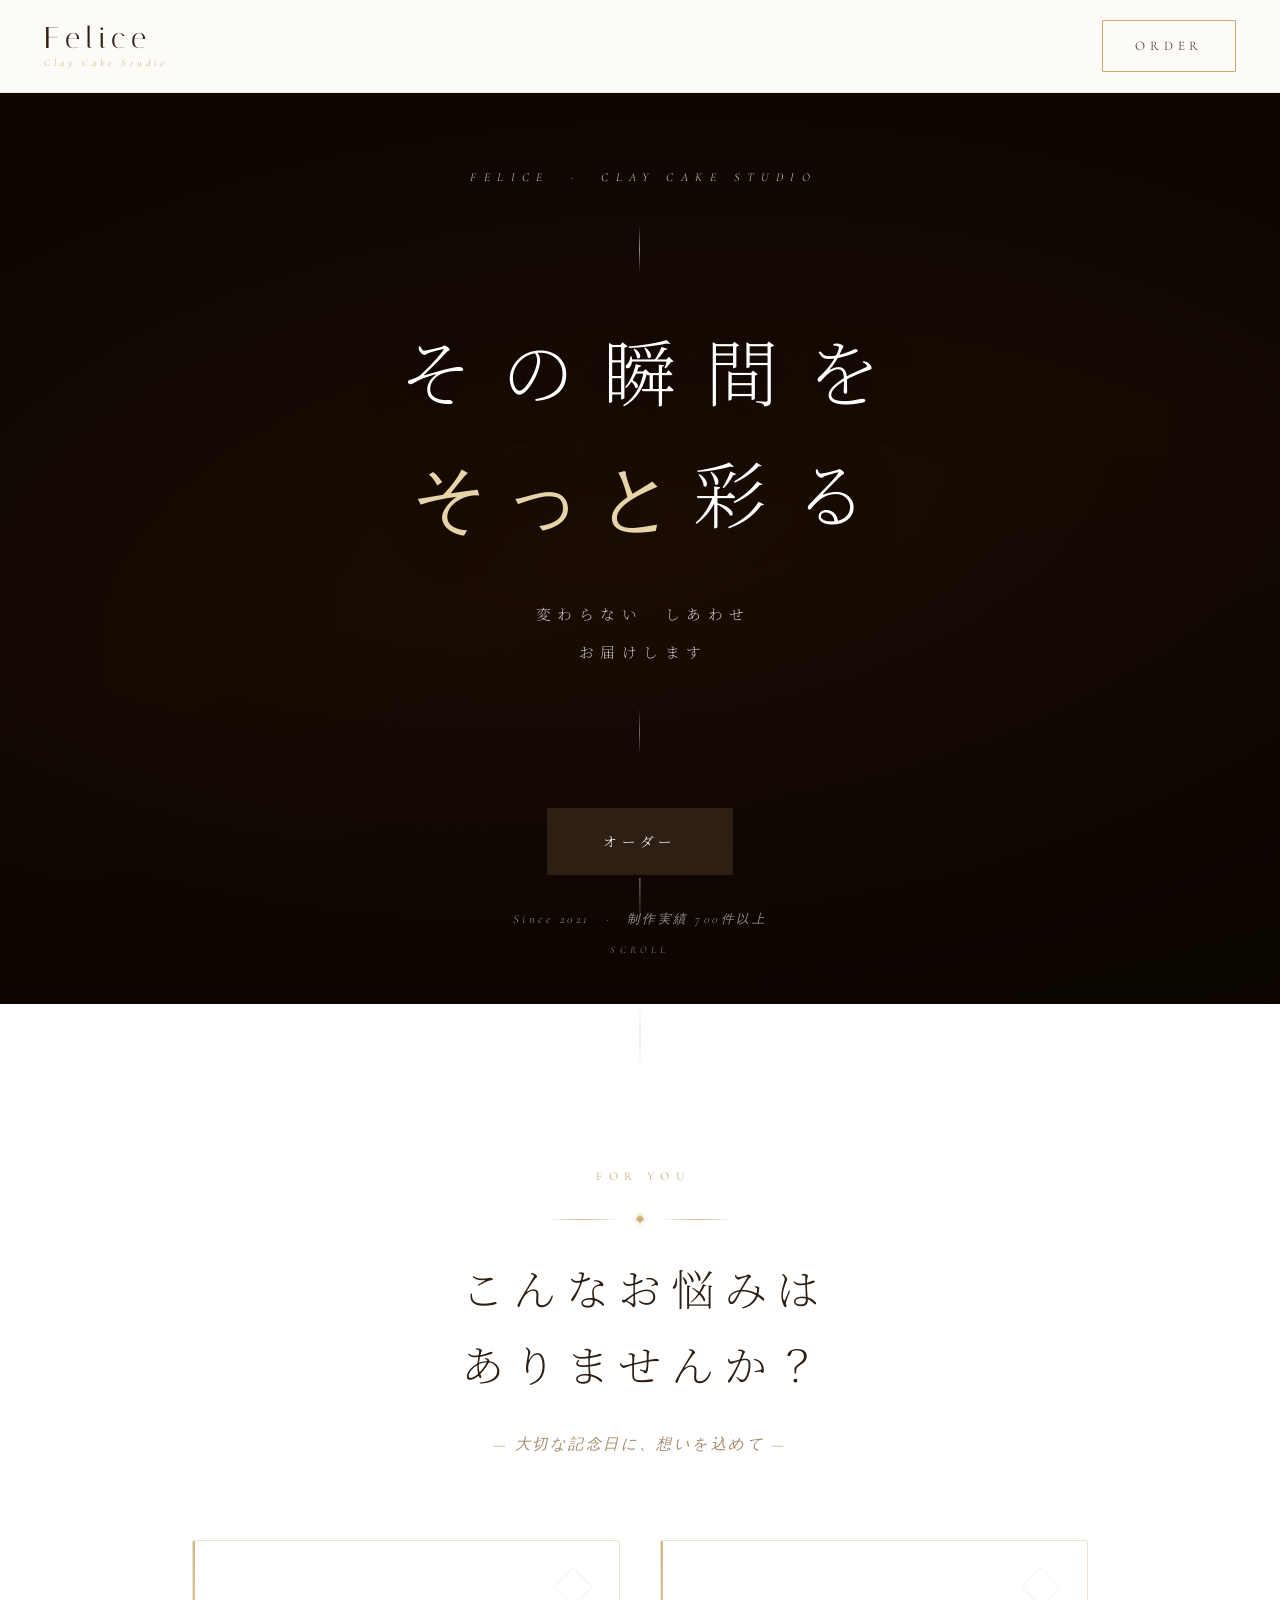
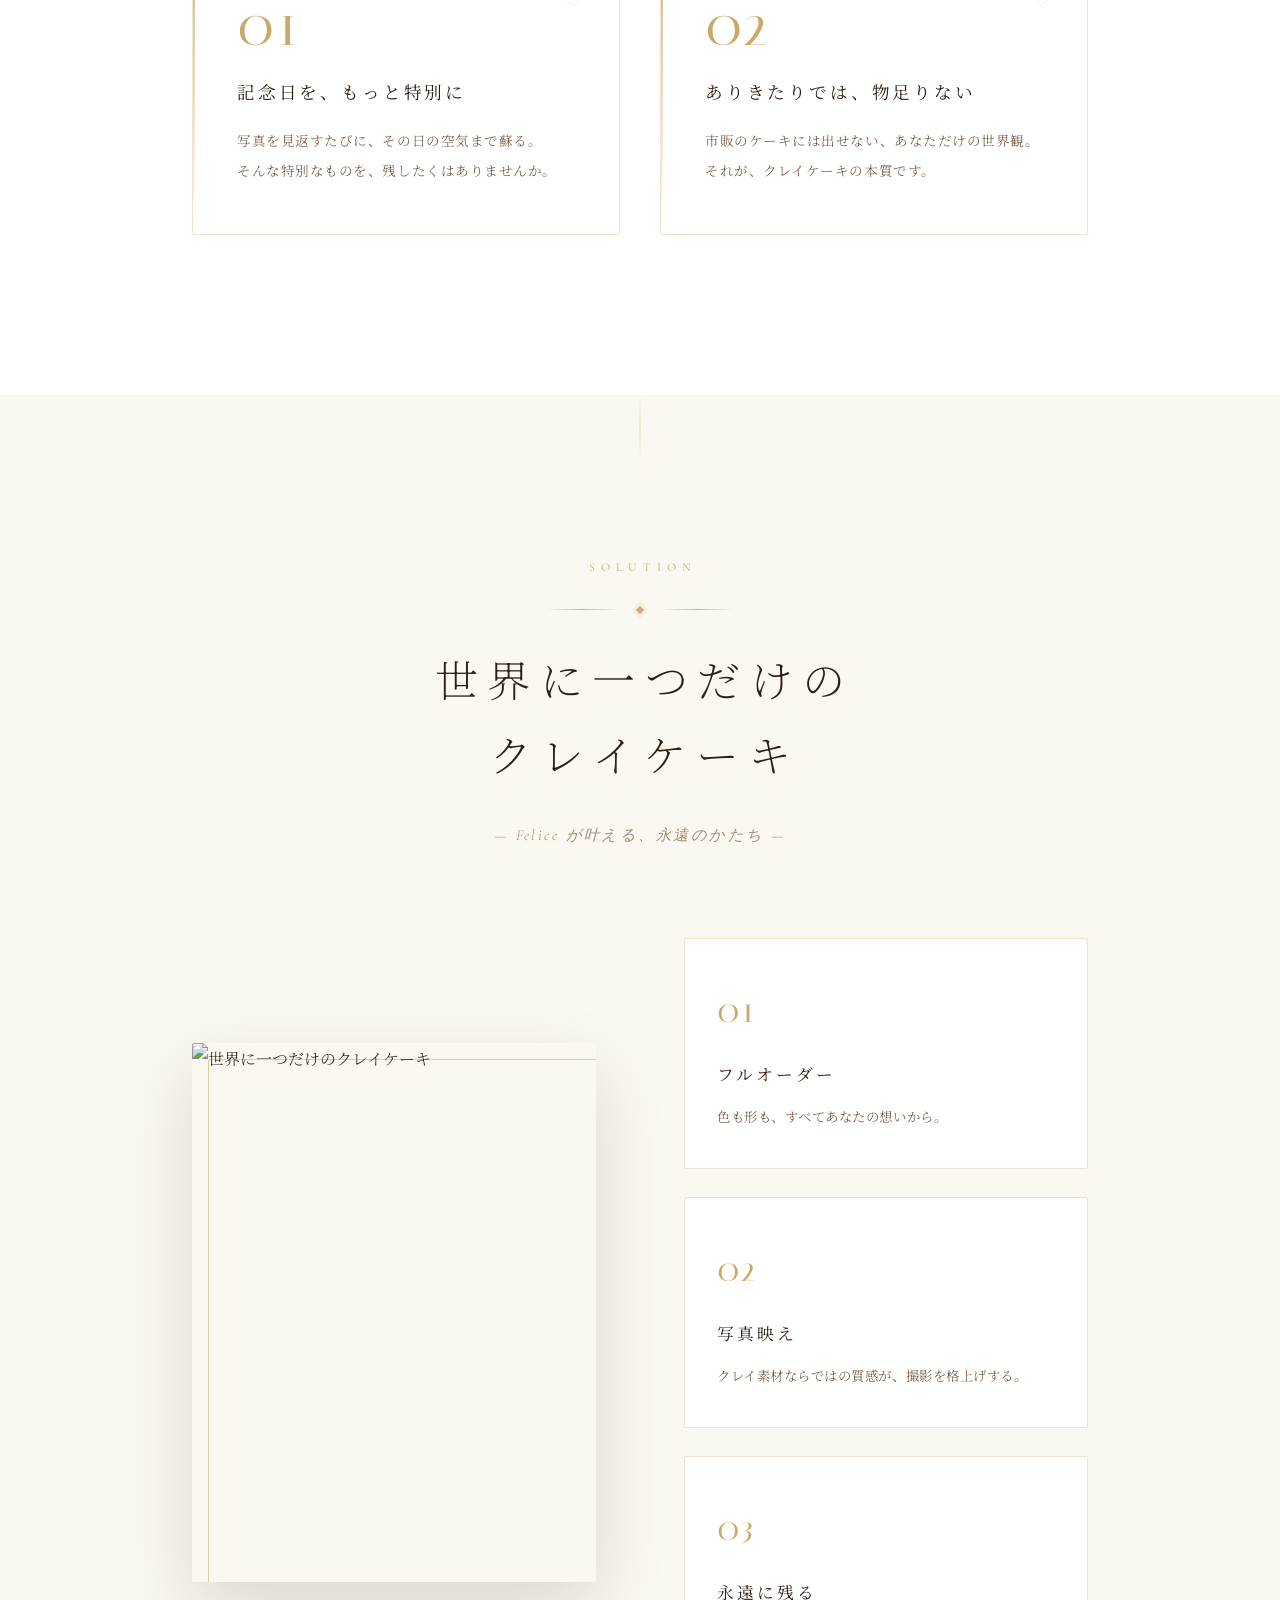
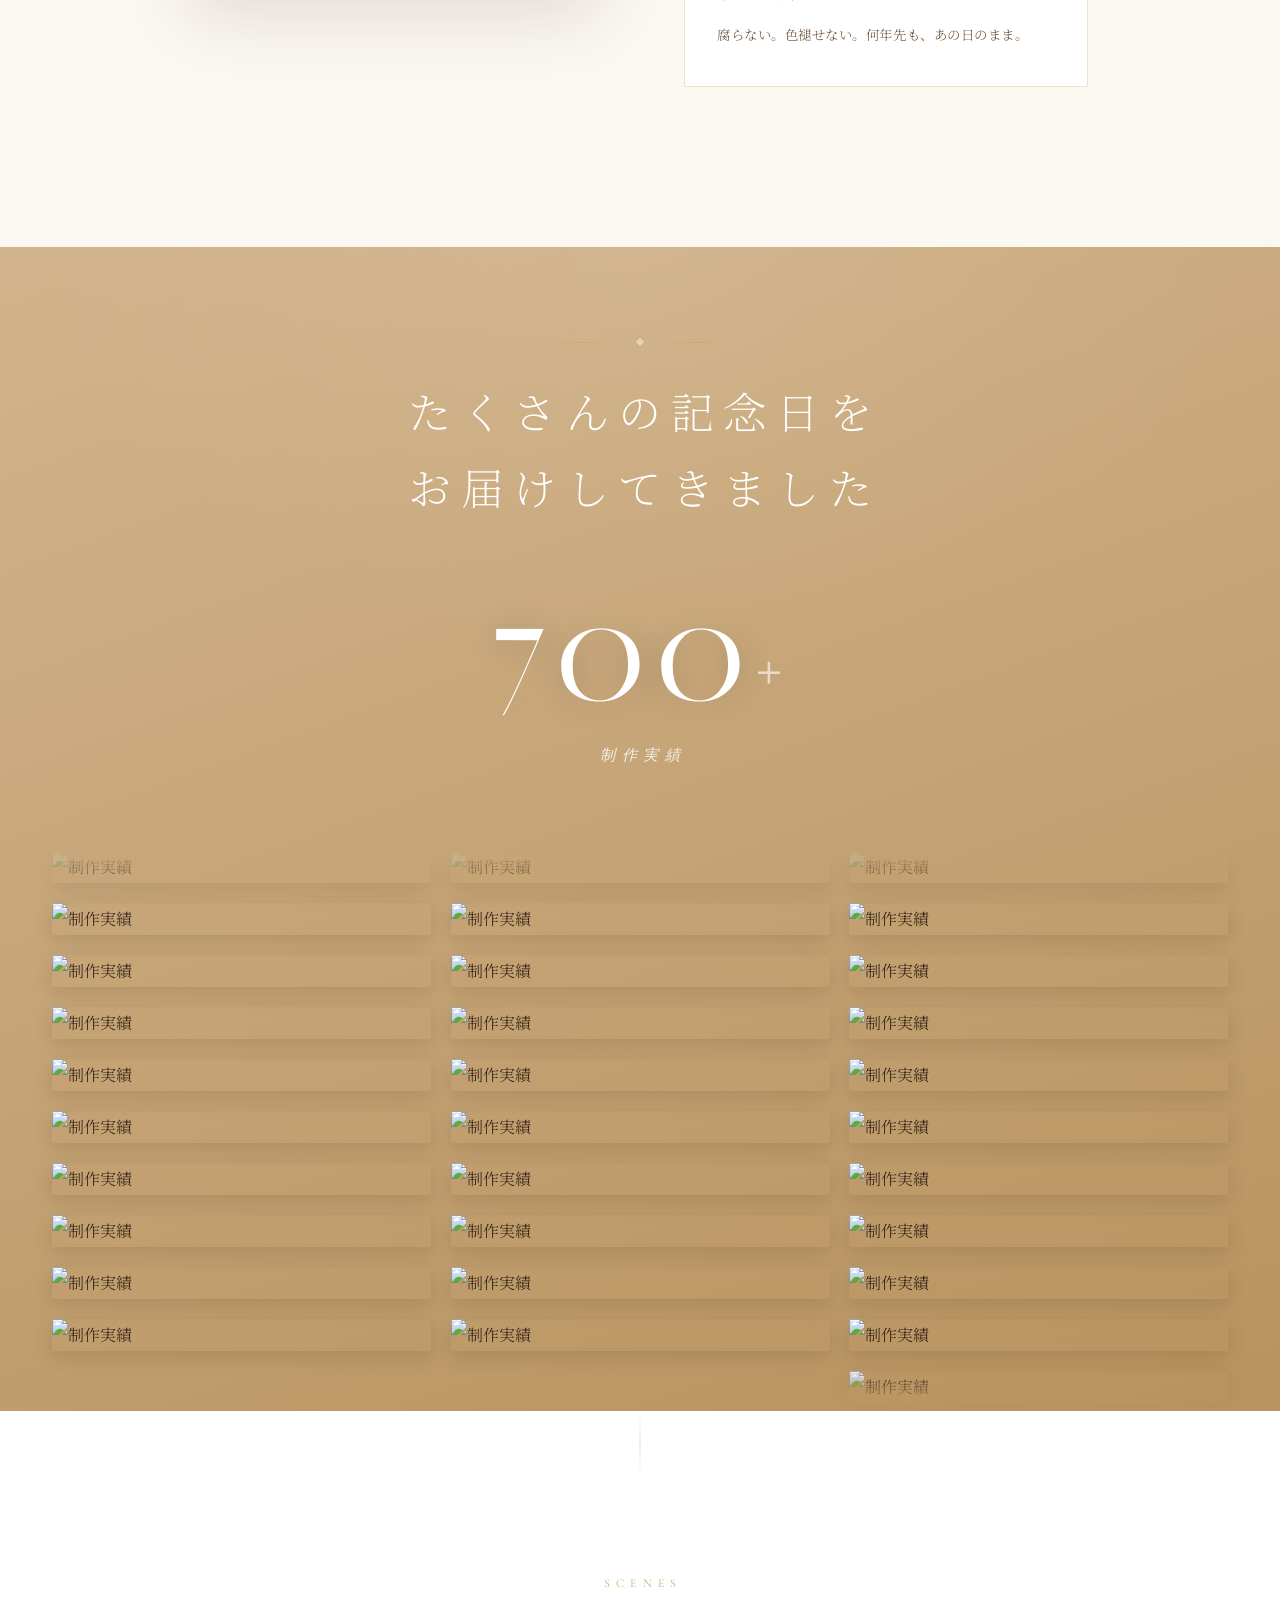
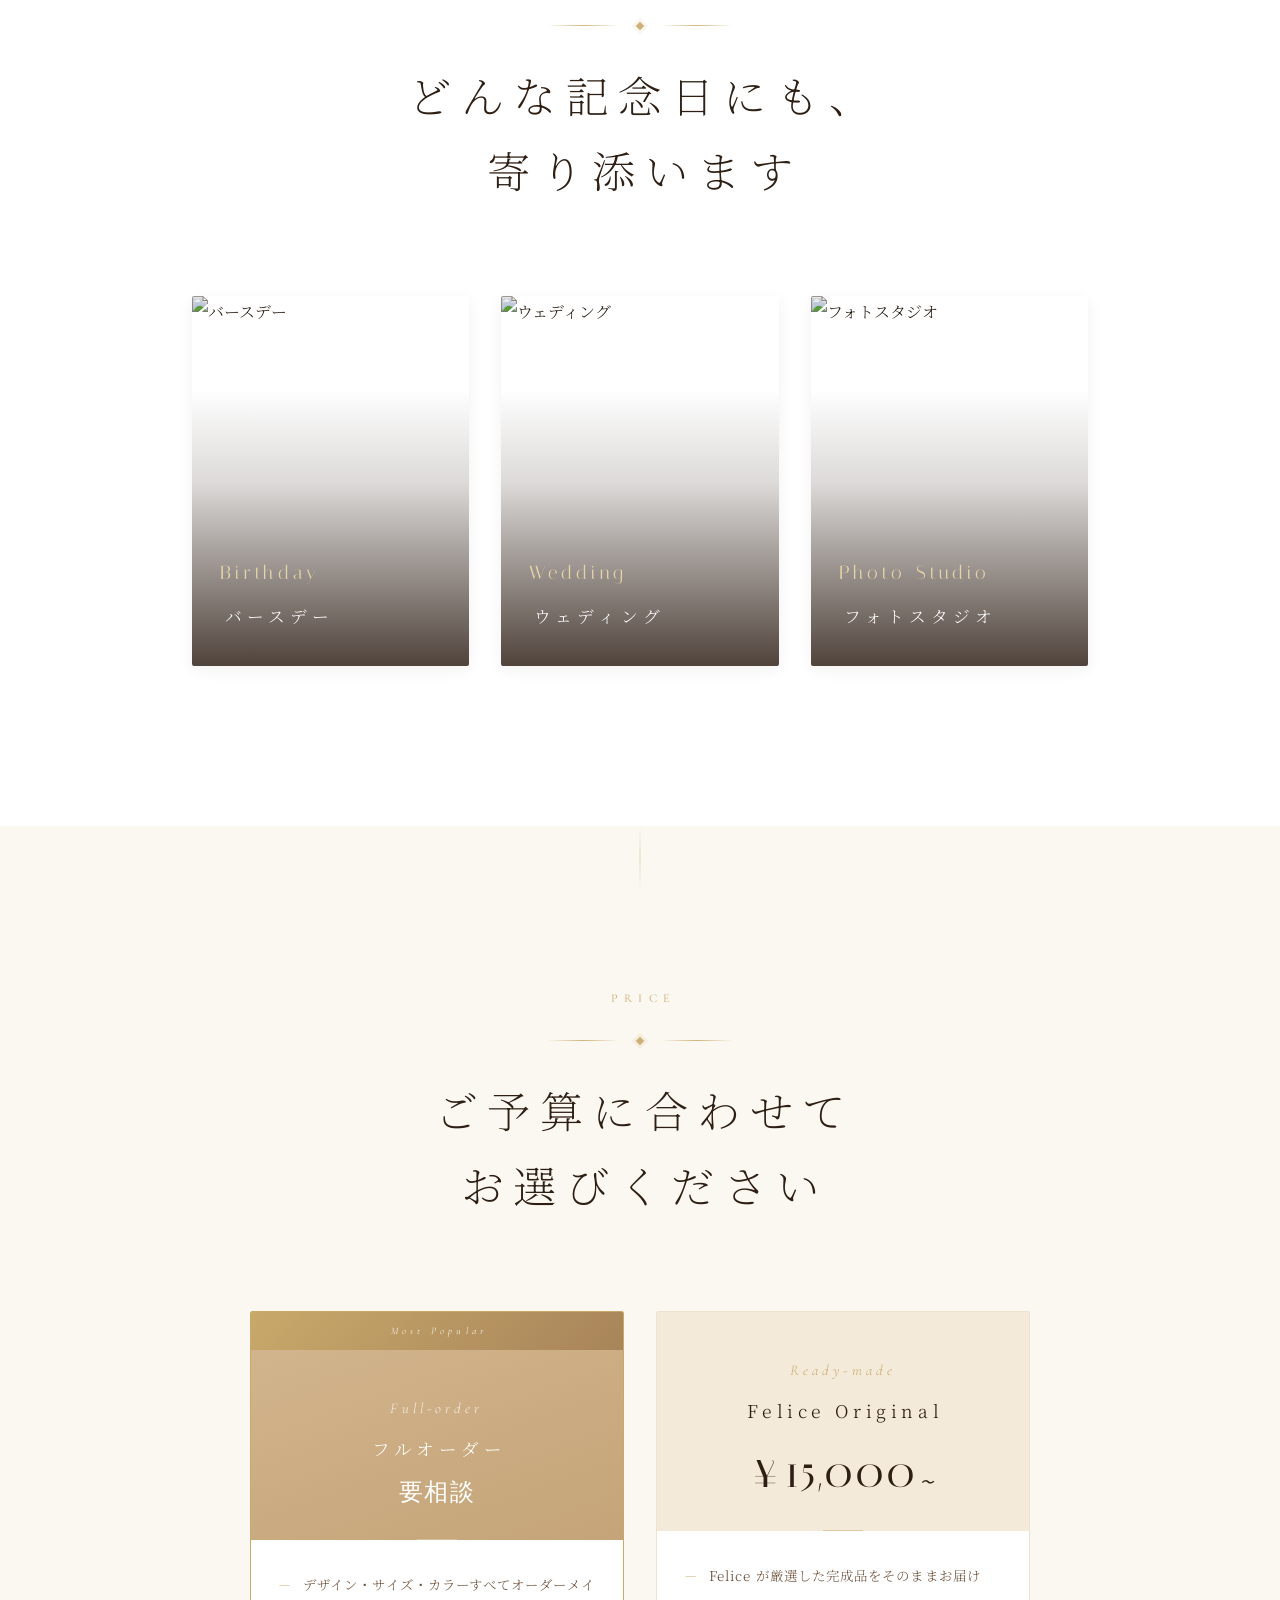
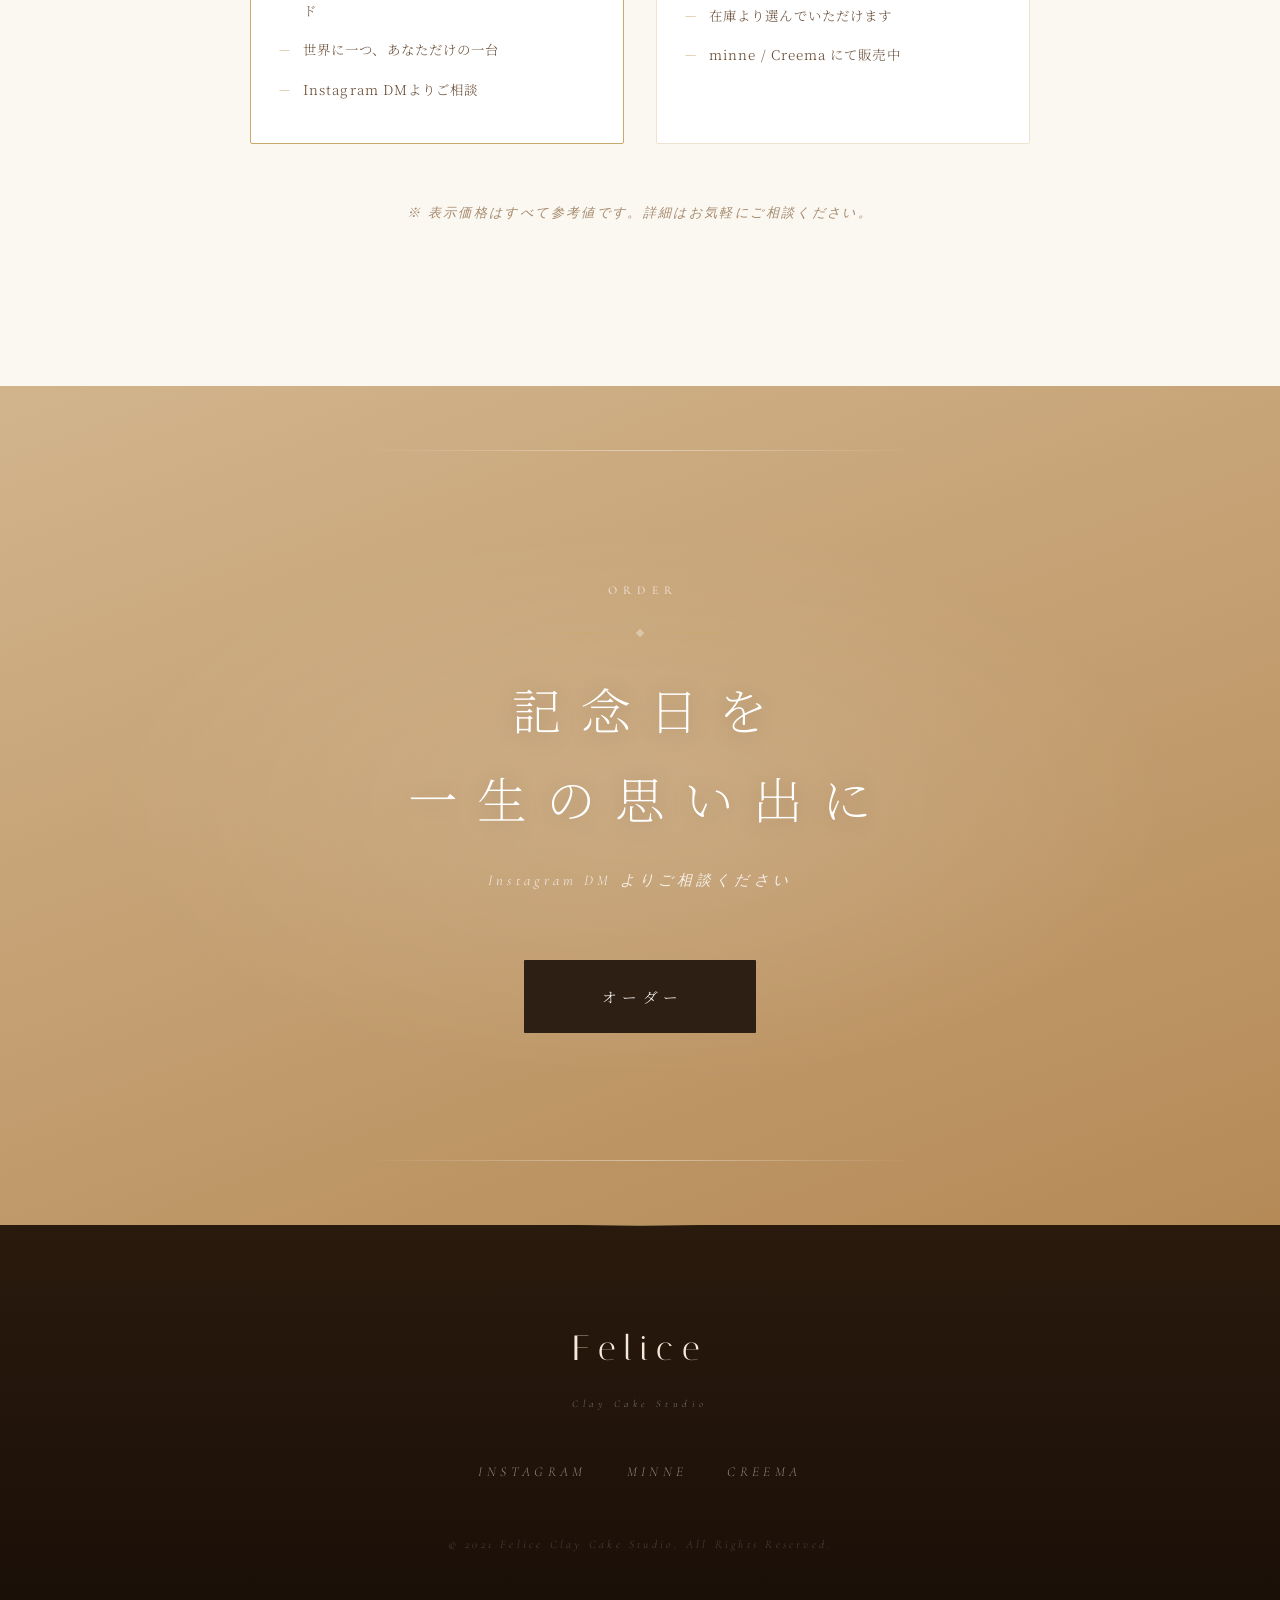
==== index.html @ dc822704 "Update index.html" ====
<!DOCTYPE html>
<html lang="ja">
<head>
  <meta charset="UTF-8">
  <meta name="viewport" content="width=device-width, initial-scale=1.0">
  <title>Felice | Clay Cake Studio</title>
  <meta name="description" content="世界に一つだけのクレイケーキ。記念日を、一生の思い出に。フルオーダー受付中。制作実績700件以上。">
  <link rel="preconnect" href="https://fonts.googleapis.com">
  <link rel="preconnect" href="https://fonts.gstatic.com" crossorigin>
  <link href="https://fonts.googleapis.com/css2?family=Cormorant+Garamond:ital,wght@0,300;0,400;0,500;0,600;1,300;1,400;1,600&family=Italiana&family=Noto+Serif+JP:wght@200;300;400;500;600&display=swap" rel="stylesheet">
  <style>

    /* ── Reset ── */
    *, *::before, *::after { box-sizing: border-box; margin: 0; padding: 0; }
    html { scroll-behavior: smooth; }
    body {
      font-family: 'Noto Serif JP', serif;
      font-weight: 300;
      color: var(--text);
      background: var(--ivory);
      line-height: 2;
      -webkit-font-smoothing: antialiased;
      -moz-osx-font-smoothing: grayscale;
      text-rendering: optimizeLegibility;
    }
    ::selection { background: var(--champagne); color: var(--white); }
    img { display: block; max-width: 100%; }
    a   { text-decoration: none; color: inherit; }

    /* ── Tokens ── */
    :root {
      --tan:        #d2b48c;
      --tan-mid:    #c4a478;
      --tan-dark:   #a8845a;
      --tan-pale:   #f4ead9;
      --tan-ultra:  #fbf7f1;
      --champagne:  #c9a96a;   /* luxury gold accent */
      --champagne-light: #e6d4a8;
      --white:      #ffffff;
      --ivory:      #fdfbf7;
      --text:       #2e1f14;
      --text-mid:   #6b4f38;
      --text-soft:  #a68b6e;
      --border:     #ead9bf;
      --border-soft:#efe3cf;
      --shadow-sm:  0 4px 16px rgba(46,31,20,.06);
      --shadow-md:  0 14px 40px rgba(46,31,20,.09);
      --shadow-lg:  0 28px 72px rgba(46,31,20,.14);
      --ease:       cubic-bezier(.22,.61,.36,1);
      --ease-lux:   cubic-bezier(.76,0,.24,1);
      --sec:        160px;     /* section vertical padding (more breathing room) */
    }

    /* ── Layout ── */
    .serif-en   { font-family: 'Cormorant Garamond', serif; }
    .serif-display { font-family: 'Italiana', serif; letter-spacing: .08em; }
    .container  { max-width: 960px; margin: 0 auto; padding: 0 32px; }
    .container-sm { max-width: 680px; margin: 0 auto; padding: 0 32px; }
    .section    { padding: var(--sec) 32px; position: relative; }
    .section-tan   { background: var(--tan); }
    .section-ultra { background: var(--tan-ultra); }
    .section-white { background: var(--white); }
    .section-ivory { background: var(--ivory); }
    .text-center { text-align: center; }

    /* Subtle luxury top/bottom hairlines on alternating sections */
    .section-ultra::before,
    .section-white::before {
      content: ''; position: absolute; top: 0; left: 50%; transform: translateX(-50%);
      width: 1px; height: 64px;
      background: linear-gradient(to bottom, transparent, var(--champagne) 50%, transparent);
      opacity: .45;
    }

    /* ── Ornament (refined luxury) ── */
    .ornament {
      display: flex; align-items: center; justify-content: center;
      gap: 18px; margin: 28px auto; width: fit-content;
    }
    .ornament::before, .ornament::after {
      content: ''; display: block; width: 72px; height: 1px;
      background: linear-gradient(to right, transparent, var(--champagne) 50%, transparent);
      opacity: .85;
    }
    .ornament-diamond {
      width: 6px; height: 6px;
      background: var(--champagne); transform: rotate(45deg); opacity: .9;
      box-shadow: 0 0 0 3px rgba(201,169,106,.12);
    }

    /* ── Section label ── */
    .label {
      font-family: 'Cormorant Garamond', serif;
      font-size: 12px; font-weight: 400;
      letter-spacing: .52em; text-transform: uppercase;
      color: var(--champagne); text-align: center; display: block;
      padding-left: .52em; /* optical centering for wide tracking */
    }
    .label--white { color: rgba(255,255,255,.75); }

    /* ── Section heading ── */
    .section-title {
      font-family: 'Noto Serif JP', serif; font-weight: 200;
      font-size: clamp(1.85rem, 4.8vw, 2.7rem);
      letter-spacing: .22em; line-height: 1.75; text-align: center;
      margin-top: 20px; color: var(--text);
      padding-left: .22em; /* optical centering */
    }
    .section-title--white { color: var(--white); }
    .section-subtitle {
      margin-top: 28px; text-align: center;
      font-family: 'Cormorant Garamond', serif; font-style: italic;
      font-size: .95rem; font-weight: 300; letter-spacing: .16em;
      color: var(--text-soft);
    }

    /* ── Buttons (luxury micro-interactions) ── */
    .btn {
      position: relative; display: inline-flex; align-items: center; justify-content: center;
      padding: 20px 56px; border-radius: 1px;
      font-family: 'Noto Serif JP', serif; font-weight: 300; font-size: .86rem;
      letter-spacing: .32em; cursor: pointer; border: none;
      transition: color .5s var(--ease-lux), transform .5s var(--ease-lux), box-shadow .5s var(--ease-lux);
      overflow: hidden; isolation: isolate;
    }
    .btn::before {
      content: ''; position: absolute; inset: 0; z-index: -1;
      transform: translateY(100%); transition: transform .55s var(--ease-lux);
    }
    .btn:hover::before { transform: translateY(0); }
    .btn-primary { background: var(--text); color: var(--white); }
    .btn-primary::before { background: linear-gradient(135deg, var(--champagne), var(--tan-dark)); }
    .btn-primary:hover { color: var(--white); transform: translateY(-2px); box-shadow: var(--shadow-md); }
    .btn-outline { background: transparent; color: var(--white); border: 1px solid rgba(255,255,255,.55); }
    .btn-outline::before { background: rgba(255,255,255,.12); }
    .btn-outline:hover { transform: translateY(-2px); border-color: rgba(255,255,255,.85); }
    .btn-outline-dark { background: transparent; color: var(--text); border: 1px solid var(--champagne); }
    .btn-outline-dark::before { background: var(--tan-pale); }
    .btn-outline-dark:hover { transform: translateY(-2px); }

    /* ── HEADER (refined, translucent on scroll) ── */
    .header {
      position: sticky; top: 0; z-index: 100;
      background: rgba(253,251,247,.88);
      -webkit-backdrop-filter: saturate(1.2) blur(14px);
              backdrop-filter: saturate(1.2) blur(14px);
      border-bottom: 1px solid var(--border-soft);
      padding: 20px 44px;
      display: flex; align-items: center; justify-content: space-between;
      transition: padding .35s var(--ease);
    }
    .header-logo {
      font-family: 'Italiana', serif;
      font-size: 1.9rem; font-weight: 400; letter-spacing: .22em;
      color: var(--text); line-height: 1;
    }
    .header-logo span {
      display: block; font-family: 'Cormorant Garamond', serif;
      font-size: .62rem; font-weight: 300; font-style: italic; letter-spacing: .4em;
      color: var(--champagne); margin-top: 6px;
    }
    .header-cta {
      position: relative; overflow: hidden; isolation: isolate;
      font-family: 'Cormorant Garamond', serif; font-size: .82rem;
      letter-spacing: .36em; padding: 12px 32px; text-transform: uppercase;
      background: transparent; color: var(--text);
      border: 1px solid var(--champagne); border-radius: 1px;
      transition: color .45s var(--ease-lux);
    }
    .header-cta::before {
      content: ''; position: absolute; inset: 0; z-index: -1;
      background: var(--champagne); transform: translateX(-101%);
      transition: transform .5s var(--ease-lux);
    }
    .header-cta:hover { color: var(--white); }
    .header-cta:hover::before { transform: translateX(0); }

    /* ── HERO (refined, deeper luxury mood) ── */
    .hero {
      position: relative; min-height: 100vh;
      display: flex; align-items: center; justify-content: center; overflow: hidden;
    }
    .hero-bg { position: absolute; inset: 0; z-index: 0; background: #1a0c04; }
    .hero-bg video {
      width: 100%; height: 100%; object-fit: cover; display: block;
      transform: scale(1.04); /* subtle Ken-Burns starting point */
      animation: heroZoom 18s var(--ease) both;
    }
    @keyframes heroZoom { from { transform: scale(1.12); } to { transform: scale(1.02); } }
    .hero-bg::after {
      content: ''; position: absolute; inset: 0;
      background:
        radial-gradient(ellipse 70% 50% at 50% 50%, rgba(0,0,0,0) 0%, rgba(10,4,0,.4) 70%, rgba(10,4,0,.72) 100%),
        linear-gradient(165deg, rgba(18,8,2,.55) 0%, rgba(36,18,6,.25) 50%, rgba(10,4,0,.65) 100%);
    }
    .hero-inner {
      position: relative; z-index: 2;
      display: flex; flex-direction: column; align-items: center;
      text-align: center; padding: 72px 32px; max-width: 820px; width: 100%;
    }
    .hero-label {
      font-family: 'Cormorant Garamond', serif; font-size: 12px;
      letter-spacing: .62em; text-transform: uppercase; font-style: italic;
      color: var(--champagne-light); display: block; margin-bottom: 36px;
      padding-left: .62em;
    }
    .hero-rule {
      width: 1px; height: 48px;
      background: linear-gradient(to bottom, transparent, rgba(255,255,255,.55), transparent);
      margin: 0 auto 36px;
    }
    .hero-catch {
      font-family: 'Noto Serif JP', serif; font-weight: 200;
      font-size: clamp(2.6rem, 7.5vw, 4.6rem);
      letter-spacing: .38em; line-height: 1.65; color: var(--white);
      text-shadow: 0 4px 40px rgba(10,4,0,.55);
      padding-left: .38em; /* optical centering */
    }
    .hero-catch .accent {
      display: inline-block; font-family: 'Italiana', serif; font-style: normal;
      color: var(--champagne-light); letter-spacing: .24em;
    }
    .hero-sub {
      margin-top: 36px; font-family: 'Noto Serif JP', serif; font-weight: 200;
      font-size: .92rem; letter-spacing: .44em;
      color: rgba(255,255,255,.82); line-height: 2.6;
      padding-left: .44em;
    }
    .hero-rule-bottom {
      width: 1px; height: 48px;
      background: linear-gradient(to bottom, transparent, rgba(255,255,255,.4), transparent);
      margin: 36px auto 0;
    }
    .hero-cta { margin-top: 52px; }
    .hero-note {
      margin-top: 32px; font-family: 'Cormorant Garamond', serif; font-style: italic;
      font-size: .78rem; color: rgba(255,255,255,.55); letter-spacing: .28em;
    }
    .scroll-hint {
      position: absolute; bottom: 44px; left: 50%; transform: translateX(-50%);
      display: flex; flex-direction: column; align-items: center; gap: 10px;
      color: rgba(255,255,255,.55); font-family: 'Cormorant Garamond', serif;
      font-size: 10px; letter-spacing: .42em; text-transform: uppercase; font-style: italic; z-index: 2;
    }
    .scroll-line {
      width: 1px; height: 52px;
      background: linear-gradient(to bottom, rgba(255,255,255,.55), transparent);
      animation: scrollAnim 2.4s var(--ease) infinite;
    }
    @keyframes scrollAnim {
      0%,100% { transform: scaleY(1); transform-origin: top; opacity: .55; }
      50%     { transform: scaleY(.35); transform-origin: top; opacity: .15; }
    }

    /* ── EMPATHY ── */
    .empathy-grid { display: grid; grid-template-columns: 1fr 1fr; gap: 40px; margin-top: 80px; }
    .empathy-card {
      background: var(--white); border: 1px solid var(--border-soft); border-radius: 2px;
      padding: 56px 44px 48px; position: relative; overflow: hidden;
      transition: box-shadow .55s var(--ease-lux), transform .55s var(--ease-lux), border-color .55s var(--ease-lux);
    }
    .empathy-card:hover {
      box-shadow: var(--shadow-lg); transform: translateY(-6px);
      border-color: var(--champagne-light);
    }
    .empathy-card::before {
      content: ''; position: absolute; top: 0; left: 0;
      width: 2px; height: 100%;
      background: linear-gradient(to bottom, var(--champagne), transparent);
      opacity: .85;
    }
    .empathy-card::after {
      content: ''; position: absolute; top: 32px; right: 32px;
      width: 28px; height: 28px; border: 1px solid var(--border);
      transform: rotate(45deg); opacity: .35;
      transition: transform .7s var(--ease-lux), opacity .55s var(--ease-lux);
    }
    .empathy-card:hover::after { transform: rotate(135deg); opacity: .6; }
    .empathy-num {
      font-family: 'Italiana', serif; font-size: 3.6rem;
      font-weight: 400; color: var(--champagne); line-height: 1; margin-bottom: 22px;
      letter-spacing: .04em;
    }
    .empathy-title {
      font-weight: 400; font-size: 1.1rem; letter-spacing: .16em;
      margin-bottom: 18px; line-height: 1.8; color: var(--text);
    }
    .empathy-text  {
      font-weight: 300; font-size: .85rem; color: var(--text-mid);
      line-height: 2.2; letter-spacing: .04em;
    }

    /* ── SOLUTION ── */
    .solution-layout { display: grid; grid-template-columns: 1fr 1fr; gap: 88px; align-items: center; margin-top: 88px; }
    .solution-image {
      position: relative; aspect-ratio: 3/4; border-radius: 2px; overflow: hidden;
      box-shadow: var(--shadow-lg);
    }
    .solution-image::before {
      content: ''; position: absolute; top: 16px; left: 16px; right: -16px; bottom: -16px;
      border: 1px solid var(--champagne); opacity: .55; z-index: -1; border-radius: 2px;
    }
    .solution-image img {
      width: 100%; height: 100%; object-fit: cover;
      filter: sepia(8%) brightness(.98) saturate(1.02);
      transition: transform 1.2s var(--ease-lux), filter 1.2s var(--ease-lux);
    }
    .solution-image:hover img { transform: scale(1.04); filter: sepia(5%) brightness(1); }
    .solution-points { display: flex; flex-direction: column; gap: 28px; }
    .solution-point {
      padding: 36px 32px; border: 1px solid var(--border-soft); border-radius: 2px;
      background: var(--white); position: relative; overflow: hidden;
      transition: box-shadow .55s var(--ease-lux), transform .55s var(--ease-lux), border-color .55s var(--ease-lux);
    }
    .solution-point::before {
      content: ''; position: absolute; left: 0; top: 0; bottom: 0; width: 2px;
      background: var(--champagne); transform: scaleY(0); transform-origin: top;
      transition: transform .6s var(--ease-lux);
    }
    .solution-point:hover { box-shadow: var(--shadow-md); transform: translateY(-3px); border-color: var(--champagne-light); }
    .solution-point:hover::before { transform: scaleY(1); }
    .solution-point-icon {
      font-family: 'Italiana', serif; font-size: 2.2rem;
      font-weight: 400; font-style: normal; color: var(--champagne);
      margin-bottom: 12px; letter-spacing: .04em;
    }
    .solution-point-title {
      font-weight: 400; font-size: 1.05rem; letter-spacing: .18em;
      margin-bottom: 12px; color: var(--text);
    }
    .solution-point-text  {
      font-size: .84rem; font-weight: 300; color: var(--text-mid);
      line-height: 2.15; letter-spacing: .04em;
    }

    /* ── TRACK RECORD ── */
    .section-tan {
      background:
        radial-gradient(ellipse 80% 60% at 50% 0%, rgba(255,255,255,.08) 0%, transparent 60%),
        linear-gradient(160deg, #d2b48c 0%, #b8935f 100%);
    }
    .record-number { text-align: center; margin-top: 56px; }
    .record-figure {
      font-family: 'Italiana', serif; font-weight: 400;
      font-size: clamp(5.5rem, 15vw, 9rem); color: var(--white);
      line-height: 1; letter-spacing: .06em;
      text-shadow: 0 4px 32px rgba(20,10,0,.18);
    }
    .record-figure span { font-family: 'Cormorant Garamond', serif; font-style: italic; }
    .record-unit {
      font-family: 'Cormorant Garamond', serif; font-weight: 300; font-style: italic;
      font-size: .95rem; color: rgba(255,255,255,.82);
      letter-spacing: .44em; margin-top: 16px;
      padding-left: .44em;
    }

    /* ── Masonry scroll ── */
    .masonry-outer {
      margin-top: 80px; overflow: hidden;
      -webkit-mask-image: linear-gradient(to bottom, transparent 0%, black 8%, black 92%, transparent 100%);
      mask-image:         linear-gradient(to bottom, transparent 0%, black 8%, black 92%, transparent 100%);
      height: 560px;
    }
    .masonry-track { display: flex; gap: 20px; width: 100%; padding: 0 20px; }
    .masonry-col {
      flex: 1; display: flex; flex-direction: column; gap: 20px;
      animation: masonryUp linear infinite; will-change: transform;
    }
    .masonry-col:nth-child(1) { animation-duration: 38s; }
    .masonry-col:nth-child(2) { animation-duration: 46s; animation-delay: -6s; }
    .masonry-col:nth-child(3) { animation-duration: 41s; animation-delay: -14s; }
    @keyframes masonryUp { 0% { transform: translateY(0); } 100% { transform: translateY(-50%); } }
    .masonry-col img {
      width: 100%; border-radius: 2px; display: block; object-fit: cover;
      box-shadow: 0 6px 20px rgba(30,15,5,.12);
      transition: transform .8s var(--ease-lux), box-shadow .8s var(--ease-lux);
    }
    .masonry-col img:hover { transform: scale(1.03); box-shadow: 0 14px 36px rgba(30,15,5,.2); }

    /* ── SCENES ── */
    .scenes-grid { display: grid; grid-template-columns: repeat(3, 1fr); gap: 32px; margin-top: 88px; }
    .scene-card {
      position: relative; aspect-ratio: 3/4; border-radius: 2px; overflow: hidden;
      cursor: pointer; box-shadow: var(--shadow-sm);
      transition: box-shadow .7s var(--ease-lux), transform .7s var(--ease-lux);
    }
    .scene-card:hover { box-shadow: var(--shadow-lg); transform: translateY(-6px); }
    .scene-card img {
      width: 100%; height: 100%; object-fit: cover;
      filter: sepia(12%) brightness(.9) contrast(1.04);
      transition: transform 1.2s var(--ease-lux), filter 1.2s var(--ease-lux);
    }
    .scene-card:hover img { transform: scale(1.08); filter: sepia(6%) brightness(.95) contrast(1.02); }
    .scene-overlay {
      position: absolute; inset: 0;
      background: linear-gradient(to top, rgba(30,14,4,.78) 0%, rgba(30,14,4,.15) 50%, transparent 75%);
      display: flex; flex-direction: column; justify-content: flex-end; padding: 36px 28px 32px;
    }
    .scene-overlay::before {
      content: ''; position: absolute; top: 20px; right: 20px;
      width: 22px; height: 22px; border: 1px solid rgba(255,255,255,.3); border-left: none; border-bottom: none;
      transition: width .6s var(--ease-lux), height .6s var(--ease-lux);
    }
    .scene-card:hover .scene-overlay::before { width: 36px; height: 36px; }
    .scene-en {
      font-family: 'Italiana', serif; font-size: 1.2rem; font-weight: 400;
      font-style: normal; color: var(--champagne-light);
      letter-spacing: .2em; margin-bottom: 8px;
    }
    .scene-ja {
      font-family: 'Noto Serif JP', serif; font-weight: 300; font-size: 1.05rem;
      letter-spacing: .3em; color: var(--white);
      padding-left: .3em;
    }

    /* ── PRICING ── */
    .pricing-grid { display: grid; grid-template-columns: repeat(2, 1fr); gap: 32px; margin-top: 88px; max-width: 780px; margin-left: auto; margin-right: auto; }
    .pricing-card {
      border: 1px solid var(--border-soft); border-radius: 2px; overflow: hidden;
      background: var(--white); position: relative;
      transition: box-shadow .6s var(--ease-lux), transform .6s var(--ease-lux), border-color .6s var(--ease-lux);
    }
    .pricing-card:hover {
      box-shadow: var(--shadow-lg); transform: translateY(-8px);
      border-color: var(--champagne-light);
    }
    .pricing-card--featured { border: 1px solid var(--champagne); position: relative; }
    .pricing-card--featured::before {
      content: 'Most Popular'; display: block; text-align: center;
      background: linear-gradient(135deg, var(--champagne), var(--tan-dark));
      color: var(--white); font-family: 'Cormorant Garamond', serif;
      font-size: 10px; font-style: italic; letter-spacing: .42em;
      padding: 9px; padding-left: calc(.42em + 9px);
    }
    .pricing-head { background: var(--tan-pale); padding: 44px 28px 36px; text-align: center; position: relative; }
    .pricing-head::after {
      content: ''; position: absolute; bottom: 0; left: 50%; transform: translateX(-50%);
      width: 40px; height: 1px; background: var(--champagne); opacity: .5;
    }
    .pricing-head--featured {
      background: linear-gradient(160deg, var(--tan) 0%, var(--tan-mid) 100%);
    }
    .pricing-head--featured::after { background: rgba(255,255,255,.5); }
    .pricing-type-en {
      font-family: 'Cormorant Garamond', serif; font-size: .92rem; font-style: italic;
      letter-spacing: .28em; color: var(--champagne); margin-bottom: 8px;
    }
    .pricing-type-en--white { color: rgba(255,255,255,.85); }
    .pricing-type-ja {
      font-family: 'Noto Serif JP', serif; font-weight: 300; font-size: 1.1rem;
      letter-spacing: .26em; color: var(--text);
      padding-left: .26em;
    }
    .pricing-type-ja--white { color: var(--white); }
    .pricing-price {
      font-family: 'Italiana', serif; font-weight: 400;
      font-size: 2.8rem; letter-spacing: .04em; line-height: 1; margin-top: 22px; color: var(--text);
    }
    .pricing-price--white { color: var(--white); }
    .pricing-price span { font-family: 'Cormorant Garamond', serif; font-size: .85rem; font-style: italic; letter-spacing: .12em; margin-left: 4px; }
    .pricing-body { padding: 32px 28px 40px; }
    .pricing-features { list-style: none; display: flex; flex-direction: column; gap: 14px; }
    .pricing-features li {
      font-size: .84rem; font-weight: 300; color: var(--text-mid);
      display: flex; gap: 12px; align-items: flex-start; letter-spacing: .08em; line-height: 1.9;
    }
    .pricing-features li::before { content: '—'; color: var(--champagne); flex-shrink: 0; font-family: 'Cormorant Garamond', serif; }
    .pricing-note {
      margin-top: 56px; text-align: center; font-family: 'Cormorant Garamond', serif;
      font-style: italic; font-size: .82rem; color: var(--text-soft); letter-spacing: .18em;
    }

    /* ── ORDER CTA ── */
    .order-section {
      position: relative;
      background:
        radial-gradient(ellipse 70% 55% at 50% 50%, rgba(255,255,255,.12) 0%, transparent 60%),
        linear-gradient(160deg, #d2b48c 0%, #b58a57 100%);
      padding: calc(var(--sec) * 1.2) 32px; text-align: center; overflow: hidden;
    }
    .order-section::before,
    .order-section::after {
      content: ''; position: absolute; left: 50%; transform: translateX(-50%);
      width: 80%; max-width: 560px; height: 1px;
      background: linear-gradient(to right, transparent, rgba(255,255,255,.4), transparent);
    }
    .order-section::before { top: 64px; }
    .order-section::after { bottom: 64px; }
    .order-final {
      font-family: 'Noto Serif JP', serif; font-weight: 200;
      font-size: clamp(2rem, 5.4vw, 3.1rem);
      letter-spacing: .38em; line-height: 1.8; color: var(--white);
      text-shadow: 0 2px 24px rgba(20,8,0,.22);
      margin-top: 28px; padding-left: .38em;
    }
    .order-sub {
      margin-top: 24px;
      font-family: 'Cormorant Garamond', serif; font-style: italic;
      font-size: .92rem; color: rgba(255,255,255,.82);
      letter-spacing: .28em;
    }
    .order-cta { margin-top: 64px; }
    .btn-order-main {
      position: relative; overflow: hidden; isolation: isolate;
      display: inline-flex; align-items: center; justify-content: center;
      padding: 22px 72px; background: var(--text); color: var(--white);
      border-radius: 1px; font-family: 'Noto Serif JP', serif; font-weight: 300;
      font-size: .92rem; letter-spacing: .38em;
      transition: color .5s var(--ease-lux), transform .5s var(--ease-lux), box-shadow .5s var(--ease-lux);
      padding-left: calc(.38em + 72px);
    }
    .btn-order-main::before {
      content: ''; position: absolute; inset: 0; z-index: -1;
      background: linear-gradient(135deg, #3d2817, #1f0d04);
      transform: translateY(100%);
      transition: transform .55s var(--ease-lux);
    }
    .btn-order-main:hover { transform: translateY(-3px); box-shadow: 0 14px 40px rgba(20,8,0,.32); }
    .btn-order-main:hover::before { transform: translateY(0); }

    /* ── FOOTER ── */
    .footer {
      position: relative;
      background: linear-gradient(180deg, #2a1a0e 0%, #1a0f07 100%);
      padding: 88px 32px 52px; text-align: center;
    }
    .footer::before {
      content: ''; position: absolute; top: 0; left: 50%; transform: translateX(-50%);
      width: 120px; height: 1px;
      background: linear-gradient(to right, transparent, var(--champagne), transparent);
      opacity: .7;
    }
    .footer-logo {
      font-family: 'Italiana', serif; font-size: 2.2rem;
      font-weight: 400; letter-spacing: .26em; color: var(--tan-pale);
    }
    .footer-logo span {
      display: block; font-family: 'Cormorant Garamond', serif;
      font-size: .64rem; font-weight: 300; font-style: italic; letter-spacing: .44em;
      color: rgba(255,255,255,.4); margin-top: 10px;
    }
    .footer-links {
      display: flex; justify-content: center; gap: 36px; margin-top: 40px; flex-wrap: wrap;
    }
    .footer-links a {
      position: relative;
      font-family: 'Cormorant Garamond', serif; font-size: .85rem; font-style: italic;
      letter-spacing: .32em; color: rgba(255,255,255,.5);
      text-transform: uppercase; transition: color .45s var(--ease-lux);
      padding: 4px 2px;
    }
    .footer-links a::after {
      content: ''; position: absolute; left: 0; right: 0; bottom: -2px;
      height: 1px; background: var(--champagne);
      transform: scaleX(0); transform-origin: center;
      transition: transform .5s var(--ease-lux);
    }
    .footer-links a:hover { color: var(--champagne-light); }
    .footer-links a:hover::after { transform: scaleX(.6); }
    .footer-copy {
      margin-top: 44px; font-family: 'Cormorant Garamond', serif;
      font-size: .72rem; font-style: italic; letter-spacing: .28em;
      color: rgba(255,255,255,.22);
    }

    /* ── img placeholder ── */
    .img-placeholder {
      width: 100%; height: 100%;
      display: flex; align-items: center; justify-content: center;
      background: linear-gradient(145deg, #e2ccb0, #c9a87a); position: relative; overflow: hidden;
    }
    .img-placeholder::after {
      content: ''; position: absolute; inset: 0;
      background: radial-gradient(ellipse 70% 60% at 50% 40%, rgba(255,255,255,.15) 0%, transparent 70%);
    }
    .img-placeholder-icon { font-family: 'Cormorant Garamond', serif; font-size: .9rem; letter-spacing: .25em; color: rgba(255,255,255,.5); z-index: 1; }
    .img-placeholder-2 { background: linear-gradient(135deg, #d4b896, #c09060); }
    .img-placeholder-3 { background: linear-gradient(160deg, #cba880, #b8905a); }
    .img-placeholder-5 { background: linear-gradient(150deg, #e8d4bc, #d0a878); }
    .img-placeholder-6 { background: linear-gradient(140deg, #c8a878, #b08048); }

    /* ── Scroll animations (refined timing curves) ── */
    .fade-up {
      opacity: 0; transform: translateY(64px);
      transition: opacity 1.3s var(--ease-lux), transform 1.3s var(--ease-lux);
    }
    .fade-up.is-visible { opacity: 1; transform: translateY(0); }
    .fade-up.delay-1 { transition-delay: .18s; }
    .fade-up.delay-2 { transition-delay: .36s; }
    .fade-up.delay-3 { transition-delay: .54s; }
    .fade-up.delay-4 { transition-delay: .72s; }

    .fade-left {
      opacity: 0; transform: translateX(-56px);
      transition: opacity 1.3s var(--ease-lux), transform 1.3s var(--ease-lux);
    }
    .fade-left.is-visible { opacity: 1; transform: translateX(0); }

    .fade-right {
      opacity: 0; transform: translateX(56px);
      transition: opacity 1.3s var(--ease-lux), transform 1.3s var(--ease-lux);
    }
    .fade-right.is-visible { opacity: 1; transform: translateX(0); }
    .fade-right.delay-1 { transition-delay: .18s; }
    .fade-right.delay-2 { transition-delay: .36s; }
    .fade-right.delay-3 { transition-delay: .54s; }

    /* Reveal (subtle clip-path reveal for display headings) */
    .reveal {
      opacity: 0; clip-path: inset(0 100% 0 0);
      transition: opacity 1.4s var(--ease-lux), clip-path 1.4s var(--ease-lux);
    }
    .reveal.is-visible { opacity: 1; clip-path: inset(0 0 0 0); }

    .hero-copy { animation: heroFadeIn 2s var(--ease-lux) both; }
    .hero-cta  { animation: heroFadeIn 2s var(--ease-lux) 1s both; }
    .hero-note { animation: heroFadeIn 2s var(--ease-lux) 1.5s both; }
    @keyframes heroFadeIn {
      from { opacity: 0; transform: translateY(32px); }
      to   { opacity: 1; transform: translateY(0); }
    }

    @media (prefers-reduced-motion: reduce) {
      *, *::before, *::after { animation-duration: .01ms !important; transition-duration: .01ms !important; }
      .masonry-col { animation: none !important; }
    }

    /* z-index: コンテンツを前面に */
    .header, .container, .container-sm, .hero-inner,
    .masonry-outer, .record-number, .order-section > div, .footer > * {
      position: relative; z-index: 10;
    }

    /* ── Responsive ── */
    @media (max-width: 768px) {
      :root { --sec: 104px; }
      .section { padding: var(--sec) 20px; }
      .empathy-grid, .solution-layout, .scenes-grid, .pricing-grid { grid-template-columns: 1fr; }
      .solution-layout { gap: 48px; }
      .solution-image::before { display: none; }
      .masonry-outer { height: 420px; }
      .hero-inner { padding: 56px 24px; }
      .hero-catch { font-size: clamp(2.2rem, 9vw, 3.4rem); letter-spacing: .3em; }
      .hero-sub { letter-spacing: .32em; font-size: .82rem; }
      .header { padding: 16px 24px; }
      .header-logo { font-size: 1.5rem; }
      .header-logo span { display: none; }
      .empathy-card { padding: 44px 32px 36px; }
      .pricing-head { padding: 36px 22px 28px; }
      .order-section::before, .order-section::after { display: none; }
      .btn, .btn-order-main { padding: 18px 40px; letter-spacing: .24em; }
      .btn-order-main { padding-left: calc(.24em + 40px); }
    }
    @media (max-width: 480px) {
      .hero-catch { font-size: 2rem; letter-spacing: .22em; }
      .pricing-grid { grid-template-columns: 1fr; }
      .section-title { font-size: 1.5rem; letter-spacing: .18em; }
      .order-final { font-size: 1.6rem; letter-spacing: .3em; }
    }
  </style>
</head>
<body>

  <!-- ═══════════ HEADER ═══════════ -->
  <header class="header">
    <div class="header-logo serif-en">
      Felice
      <span>Clay Cake Studio</span>
    </div>
    <a href="https://www.instagram.com/felice.fakecake?igsh=ZGdzejUwdWFsOW40&utm_source=qr"
       target="_blank" class="header-cta">Order</a>
  </header>


  <!-- ═══════════ ① HERO ═══════════ -->
  <section class="hero">
    <div class="hero-bg">
      <video id="heroVideo" src="hero.mp4" autoplay muted loop playsinline preload="auto"
             poster="AF62A4D7-4936-40CD-A49C-6EF85D527675.jpg"></video>
    </div>

    <div class="hero-inner">
      <div class="hero-copy">
        <span class="hero-label">Felice &nbsp;·&nbsp; Clay Cake Studio</span>
        <div class="hero-rule"></div>
        <h1 class="hero-catch">
          その瞬間を<br><span class="accent">そっと</span>彩る
        </h1>
        <p class="hero-sub">
          変わらない　しあわせ<br>お届けします
        </p>
        <div class="hero-rule-bottom"></div>
      </div>
      <div class="hero-cta">
        <a href="https://www.instagram.com/felice.fakecake?igsh=ZGdzejUwdWFsOW40&utm_source=qr"
           target="_blank" class="btn btn-primary">オーダー</a>
      </div>
      <p class="hero-note">Since 2021　·　制作実績 700件以上</p>
    </div>

    <div class="scroll-hint">
      <div class="scroll-line"></div>
      <span>scroll</span>
    </div>
  </section>


  <!-- ═══════════ ② EMPATHY ═══════════ -->
  <section class="section section-white">
    <div class="container">
      <span class="label fade-up">For You</span>
      <div class="ornament fade-up delay-1"><div class="ornament-diamond"></div></div>
      <h2 class="section-title fade-up delay-2">
        こんなお悩みは<br>ありませんか？
      </h2>
      <p class="section-subtitle fade-up delay-3">— 大切な記念日に、想いを込めて —</p>

      <div class="empathy-grid">
        <div class="empathy-card fade-left">
          <div class="empathy-num serif-en">01</div>
          <p class="empathy-title">記念日を、もっと特別に</p>
          <p class="empathy-text">
            写真を見返すたびに、その日の空気まで蘇る。<br>
            そんな特別なものを、残したくはありませんか。
          </p>
        </div>
        <div class="empathy-card fade-right">
          <div class="empathy-num serif-en">02</div>
          <p class="empathy-title">ありきたりでは、物足りない</p>
          <p class="empathy-text">
            市販のケーキには出せない、あなただけの世界観。<br>
            それが、クレイケーキの本質です。
          </p>
        </div>
      </div>
    </div>
  </section>


  <!-- ═══════════ ③ SOLUTION ═══════════ -->
  <section class="section section-ultra">
    <div class="container">
      <span class="label fade-up">Solution</span>
      <div class="ornament fade-up delay-1"><div class="ornament-diamond"></div></div>
      <h2 class="section-title fade-up delay-2">
        世界に一つだけの<br>クレイケーキ
      </h2>
      <p class="section-subtitle fade-up delay-3">— Felice が叶える、永遠のかたち —</p>

      <div class="solution-layout">
        <div class="solution-image fade-left">
          <img src="LINE_ALBUM_ケーキ_260403_3.jpg" alt="世界に一つだけのクレイケーキ">
        </div>
        <div class="solution-points">
          <div class="solution-point fade-right delay-1">
            <div class="solution-point-icon">01</div>
            <p class="solution-point-title">フルオーダー</p>
            <p class="solution-point-text">
              色も形も、すべてあなたの想いから。
            </p>
          </div>
          <div class="solution-point fade-right delay-2">
            <div class="solution-point-icon">02</div>
            <p class="solution-point-title">写真映え</p>
            <p class="solution-point-text">
              クレイ素材ならではの質感が、撮影を格上げする。
            </p>
          </div>
          <div class="solution-point fade-right delay-3">
            <div class="solution-point-icon">03</div>
            <p class="solution-point-title">永遠に残る</p>
            <p class="solution-point-text">
              腐らない。色褪せない。何年先も、あの日のまま。
            </p>
          </div>
        </div>
      </div>
    </div>
  </section>


  <!-- ═══════════ ④ TRACK RECORD ═══════════ -->
  <section class="section-tan" style="padding: 40px 32px 0;">
    <div class="container-sm text-center">
      <span class="label label--white fade-up">Track Record</span>
      <div class="ornament fade-up delay-1" style="--tan-dark: rgba(255,255,255,.45);">
        <div class="ornament-diamond" style="background:rgba(255,255,255,.45);"></div>
      </div>
      <h2 class="section-title section-title--white fade-up delay-2">
        たくさんの記念日を<br>お届けしてきました
      </h2>
      <div class="record-number">
        <div class="record-figure serif-en">700<span style="font-size:.45em;vertical-align:middle;opacity:.6;">+</span></div>
        <p class="record-unit">制作実績</p>
      </div>
    </div>

    <div class="masonry-outer">
      <div class="masonry-track">
        <!-- col 1 (10 unique) -->
        <div class="masonry-col">
          <img src="AF62A4D7-4936-40CD-A49C-6EF85D527675.jpg"  alt="制作実績">
          <img src="49DC7FCA-00A7-41A6-9B98-FD62F042FA0A.jpg"  alt="制作実績">
          <img src="C9D753F9-B537-4319-9048-CC3AE9D389EC.jpg"  alt="制作実績">
          <img src="1488C032-1AB4-4A9C-B1A5-8A62ECC1CB80.jpg"  alt="制作実績">
          <img src="3ADB4CAB-09D1-4598-B3BB-E1CD3FDE01C2.jpg"  alt="制作実績">
          <img src="S__29360139.jpg"                            alt="制作実績">
          <img src="LINE_ALBUM_ケーキ_260403_1.jpg"             alt="制作実績">
          <img src="LINE_ALBUM_ケーキ_260403_5.jpg"             alt="制作実績">
          <img src="LINE_ALBUM_ウェディング系_260403_4.jpg"      alt="制作実績">
          <img src="LINE_ALBUM_ウェディング系_260403_5.jpg"      alt="制作実績">
          <!-- duplicate for loop -->
          <img src="AF62A4D7-4936-40CD-A49C-6EF85D527675.jpg"  alt="">
          <img src="49DC7FCA-00A7-41A6-9B98-FD62F042FA0A.jpg"  alt="">
          <img src="C9D753F9-B537-4319-9048-CC3AE9D389EC.jpg"  alt="">
          <img src="1488C032-1AB4-4A9C-B1A5-8A62ECC1CB80.jpg"  alt="">
          <img src="3ADB4CAB-09D1-4598-B3BB-E1CD3FDE01C2.jpg"  alt="">
          <img src="S__29360139.jpg"                            alt="">
          <img src="LINE_ALBUM_ケーキ_260403_1.jpg"             alt="">
          <img src="LINE_ALBUM_ケーキ_260403_5.jpg"             alt="">
          <img src="LINE_ALBUM_ウェディング系_260403_4.jpg"      alt="">
          <img src="LINE_ALBUM_ウェディング系_260403_5.jpg"      alt="">
        </div>
        <!-- col 2 (10 unique) -->
        <div class="masonry-col">
          <img src="BF62B532-0284-47EA-8FA2-7EE608922D63.jpg"  alt="制作実績">
          <img src="B71941BF-9991-46FB-9FD8-FB736652465C.jpg"  alt="制作実績">
          <img src="A7E31EED-A5C1-42FB-BC82-48C70A947250.jpg"  alt="制作実績">
          <img src="4B7F715A-7250-4AB3-9197-AAFF8597B422.jpg"  alt="制作実績">
          <img src="21A632EE-0AC2-4FE7-BD93-2260366D91C1.jpg"  alt="制作実績">
          <img src="LINE_ALBUM_ケーキ_260403_2.jpg"             alt="制作実績">
          <img src="LINE_ALBUM_ケーキ_260403_6.jpg"             alt="制作実績">
          <img src="LINE_ALBUM_ケーキ_260403_7.jpg"             alt="制作実績">
          <img src="LINE_ALBUM_ケーキ_260403_9.jpg"             alt="制作実績">
          <img src="LINE_ALBUM_ウェディング系_260403_1.jpg"      alt="制作実績">
          <!-- duplicate for loop -->
          <img src="BF62B532-0284-47EA-8FA2-7EE608922D63.jpg"  alt="">
          <img src="B71941BF-9991-46FB-9FD8-FB736652465C.jpg"  alt="">
          <img src="A7E31EED-A5C1-42FB-BC82-48C70A947250.jpg"  alt="">
          <img src="4B7F715A-7250-4AB3-9197-AAFF8597B422.jpg"  alt="">
          <img src="21A632EE-0AC2-4FE7-BD93-2260366D91C1.jpg"  alt="">
          <img src="LINE_ALBUM_ケーキ_260403_2.jpg"             alt="">
          <img src="LINE_ALBUM_ケーキ_260403_6.jpg"             alt="">
          <img src="LINE_ALBUM_ケーキ_260403_7.jpg"             alt="">
          <img src="LINE_ALBUM_ケーキ_260403_9.jpg"             alt="">
          <img src="LINE_ALBUM_ウェディング系_260403_1.jpg"      alt="">
        </div>
        <!-- col 3 (11 unique) -->
        <div class="masonry-col">
          <img src="BD413E89-8AC9-4EF4-BC37-9E172D2649BA.jpg"  alt="制作実績">
          <img src="C345F8F3-2243-4224-970F-8B79F7663596.jpg"  alt="制作実績">
          <img src="FE64DA0A-0CEF-4E55-A749-EB86EA77BA2B.jpg"  alt="制作実績">
          <img src="94EF2D33-F990-472C-913D-A5C52B54AF7A.jpg"  alt="制作実績">
          <img src="C36E321A-1B93-4B59-91CF-E4C73A8EFEC0.jpg"  alt="制作実績">
          <img src="01C04A25-0D2F-4AB3-A84F-8F31BCA991D1.jpg"  alt="制作実績">
          <img src="S__253698064.jpg"                           alt="制作実績">
          <img src="LINE_ALBUM_ケーキ_260403_4.jpg"             alt="制作実績">
          <img src="LINE_ALBUM_ケーキ_260403_8.jpg"             alt="制作実績">
          <img src="LINE_ALBUM_ケーキ_260403_10.jpg"            alt="制作実績">
          <img src="LINE_ALBUM_ウェディング系_260403_2.jpg"      alt="制作実績">
          <img src="LINE_ALBUM_ウェディング系_260403_3.jpg"      alt="制作実績">
          <!-- duplicate for loop -->
          <img src="BD413E89-8AC9-4EF4-BC37-9E172D2649BA.jpg"  alt="">
          <img src="C345F8F3-2243-4224-970F-8B79F7663596.jpg"  alt="">
          <img src="FE64DA0A-0CEF-4E55-A749-EB86EA77BA2B.jpg"  alt="">
          <img src="94EF2D33-F990-472C-913D-A5C52B54AF7A.jpg"  alt="">
          <img src="C36E321A-1B93-4B59-91CF-E4C73A8EFEC0.jpg"  alt="">
          <img src="01C04A25-0D2F-4AB3-A84F-8F31BCA991D1.jpg"  alt="">
          <img src="S__253698064.jpg"                           alt="">
          <img src="LINE_ALBUM_ケーキ_260403_4.jpg"             alt="">
          <img src="LINE_ALBUM_ケーキ_260403_8.jpg"             alt="">
          <img src="LINE_ALBUM_ケーキ_260403_10.jpg"            alt="">
          <img src="LINE_ALBUM_ウェディング系_260403_2.jpg"      alt="">
          <img src="LINE_ALBUM_ウェディング系_260403_3.jpg"      alt="">
        </div>
      </div>
    </div>
  </section>


  <!-- ═══════════ ⑤ SCENES ═══════════ -->
  <section class="section section-white">
    <div class="container">
      <span class="label fade-up">Scenes</span>
      <div class="ornament fade-up delay-1"><div class="ornament-diamond"></div></div>
      <h2 class="section-title fade-up delay-2">
        どんな記念日にも、<br>寄り添います
      </h2>

      <div class="scenes-grid">
        <div class="scene-card fade-up delay-1">
          <img src="686E89D3-07BB-4AE6-A220-17829DD1C71A.jpg" alt="バースデー">
          <div class="scene-overlay">
            <p class="scene-en">Birthday</p>
            <p class="scene-ja">バースデー</p>
          </div>
        </div>
        <div class="scene-card fade-up delay-2">
          <img src="LINE_ALBUM_ウェディング系_260403_6.jpg" alt="ウェディング">
          <div class="scene-overlay">
            <p class="scene-en">Wedding</p>
            <p class="scene-ja">ウェディング</p>
          </div>
        </div>
        <div class="scene-card fade-up delay-3">
          <img src="09695D9F-30AE-40CE-A2CF-4BCAB9FB836A.jpg" alt="フォトスタジオ">
          <div class="scene-overlay">
            <p class="scene-en">Photo Studio</p>
            <p class="scene-ja">フォトスタジオ</p>
          </div>
        </div>
      </div>
    </div>
  </section>


  <!-- ═══════════ ⑥ PRICING ═══════════ -->
  <section class="section section-ultra">
    <div class="container">
      <span class="label fade-up">Price</span>
      <div class="ornament fade-up delay-1"><div class="ornament-diamond"></div></div>
      <h2 class="section-title fade-up delay-2">
        ご予算に合わせて<br>お選びください
      </h2>

      <div class="pricing-grid">

        <!-- フルオーダー（most popular） -->
        <div class="pricing-card pricing-card--featured fade-up delay-1">
          <div class="pricing-head pricing-head--featured">
            <p class="pricing-type-en pricing-type-en--white">Full-order</p>
            <p class="pricing-type-ja pricing-type-ja--white">フルオーダー</p>
            <div class="pricing-price pricing-price--white serif-en" style="font-size:1.5rem;letter-spacing:.06em;margin-top:14px;">要相談</div>
          </div>
          <div class="pricing-body">
            <ul class="pricing-features">
              <li>デザイン・サイズ・カラーすべてオーダーメイド</li>
              <li>世界に一つ、あなただけの一台</li>
              <li>Instagram DMよりご相談</li>
            </ul>
          </div>
        </div>

        <!-- Felice Original（旧：完成品） -->
        <div class="pricing-card fade-up delay-2">
          <div class="pricing-head">
            <p class="pricing-type-en">Ready-made</p>
            <p class="pricing-type-ja">Felice Original</p>
            <div class="pricing-price serif-en">¥15,000<span>〜</span></div>
          </div>
          <div class="pricing-body">
            <ul class="pricing-features">
              <li>Felice が厳選した完成品をそのままお届け</li>
              <li>在庫より選んでいただけます</li>
              <li>minne / Creema にて販売中</li>
            </ul>
          </div>
        </div>

      </div>

      <p class="pricing-note fade-up">
        ※ 表示価格はすべて参考値です。詳細はお気軽にご相談ください。
      </p>
    </div>
  </section>


  <!-- ═══════════ ⑦ ORDER CTA ═══════════ -->
  <section class="order-section">
    <div class="container-sm">
      <span class="label label--white fade-up">Order</span>
      <div class="ornament fade-up delay-1" style="--tan-dark: rgba(255,255,255,.38);">
        <div class="ornament-diamond" style="background:rgba(255,255,255,.38);"></div>
      </div>

      <h2 class="order-final fade-up delay-2">
        記念日を<br>一生の思い出に
      </h2>
      <p class="order-sub fade-up delay-3">Instagram DM よりご相談ください</p>

      <div class="order-cta fade-up delay-3">
        <a href="https://www.instagram.com/felice.fakecake?igsh=ZGdzejUwdWFsOW40&utm_source=qr"
           target="_blank" class="btn-order-main">オーダー</a>
      </div>
    </div>
  </section>


  <!-- ═══════════ FOOTER ═══════════ -->
  <footer class="footer">
    <div class="footer-logo serif-en">
      Felice
      <span>Clay Cake Studio</span>
    </div>
    <div class="footer-links">
      <a href="https://www.instagram.com/felice.fakecake?igsh=ZGdzejUwdWFsOW40&utm_source=qr" target="_blank">Instagram</a>
      <a href="https://minne.com/@felice-3674?utm_source=ig&utm_medium=social&utm_content=link_in_bio" target="_blank">minne</a>
      <a href="https://www.creema.jp/c/felice_fakecake/item/onsale?utm_source=ig&utm_medium=social&utm_content=link_in_bio" target="_blank">Creema</a>
    </div>
    <p class="footer-copy">© 2021 Felice Clay Cake Studio. All Rights Reserved.</p>
  </footer>


  <script>
    // ── スクロールアニメーション ──
    (function () {
      var els = document.querySelectorAll('.fade-up, .fade-left, .fade-right');
      if (!els.length) return;
      var obs = new IntersectionObserver(function (entries) {
        entries.forEach(function (e) {
          if (e.isIntersecting) { e.target.classList.add('is-visible'); obs.unobserve(e.target); }
        });
      }, { threshold: 0.18, rootMargin: '0px 0px -60px 0px' });
      els.forEach(function (el) { obs.observe(el); });
    })();
  </script>

  <script>
    // ── ヒーロー動画 ──
    window.addEventListener('load', function () {
      var v = document.getElementById('heroVideo');
      if (!v) return;
      v.muted = true; v.loop = true; v.volume = 0;
      function play() {
        v.playbackRate = 0.7;
        var p = v.play(); if (p && p.catch) p.catch(function(){});
      }
      play();
      ['scroll','click','touchstart','mousemove'].forEach(function(ev){
        document.addEventListener(ev, function h(){ play(); document.removeEventListener(ev,h); }, { once:true, passive:true });
      });
      document.addEventListener('visibilitychange', function(){ if (!document.hidden) play(); });
    });
  </script>

</body>
</html>
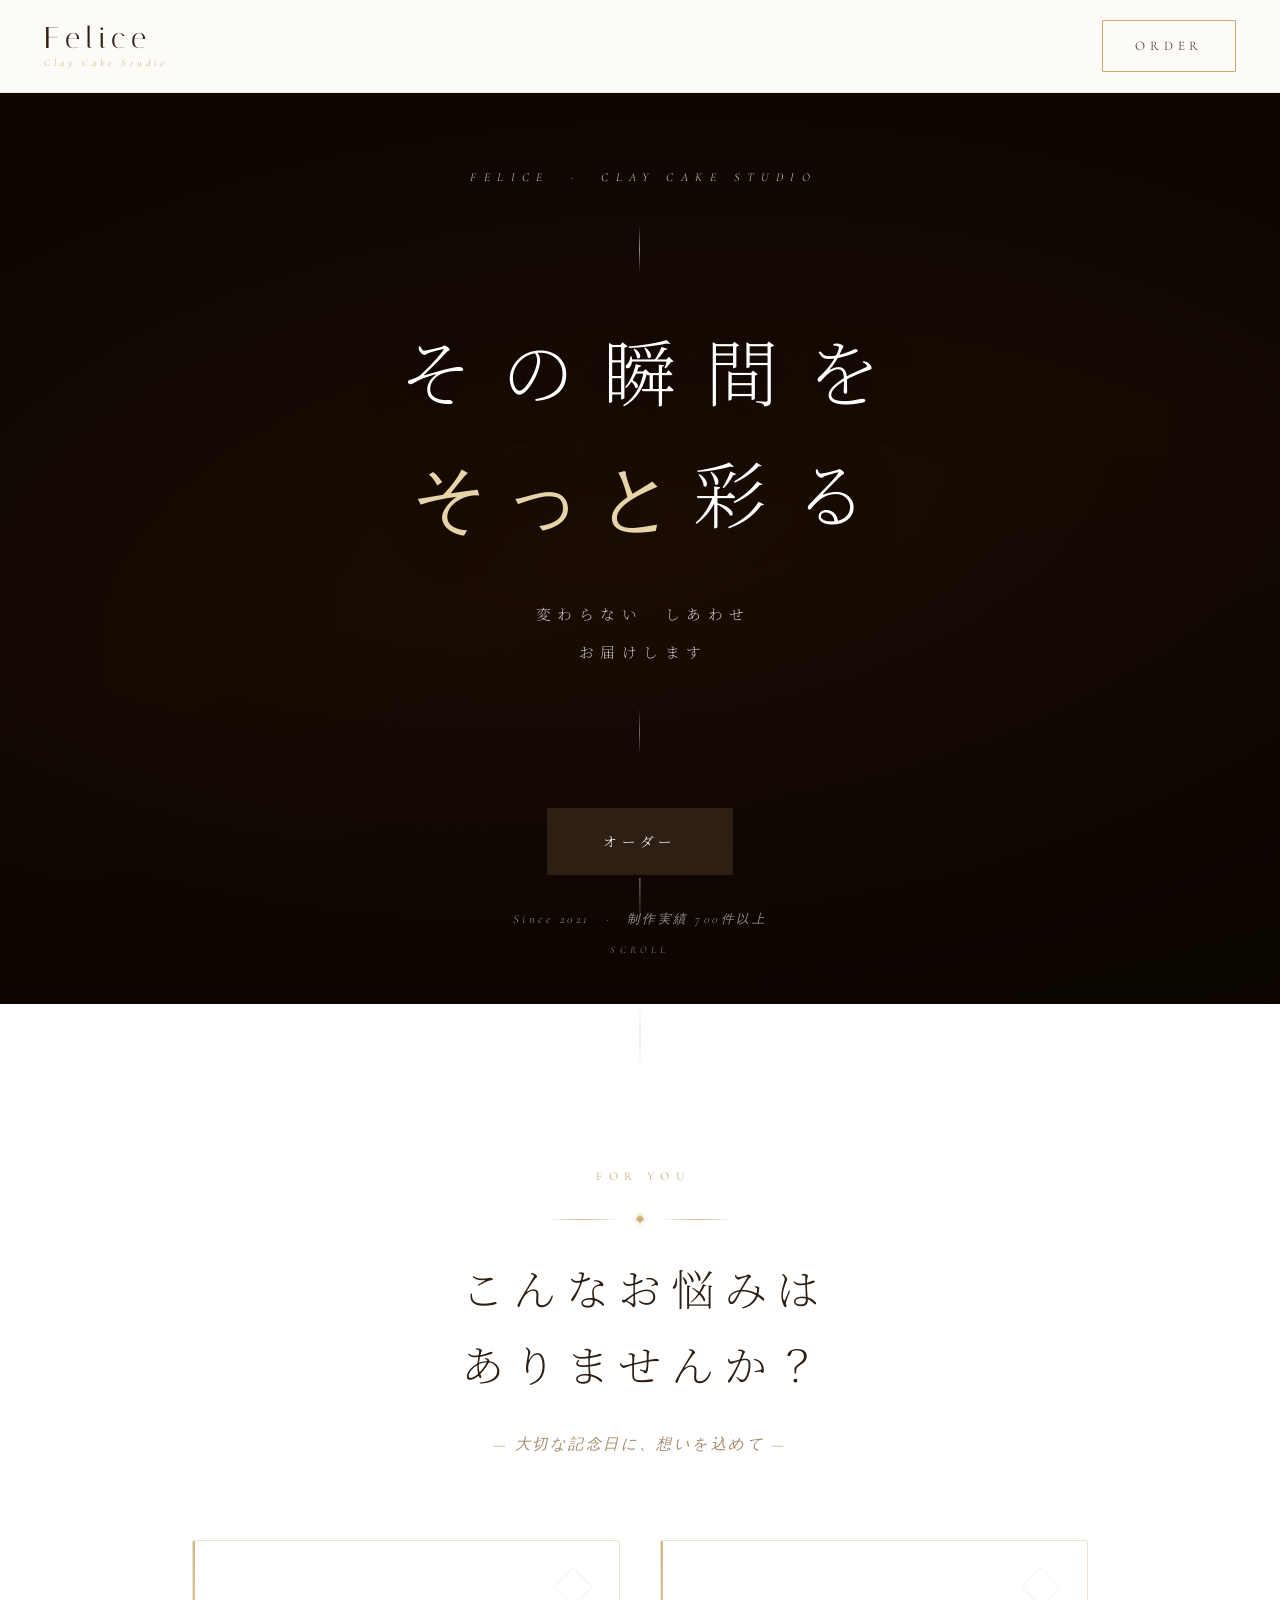
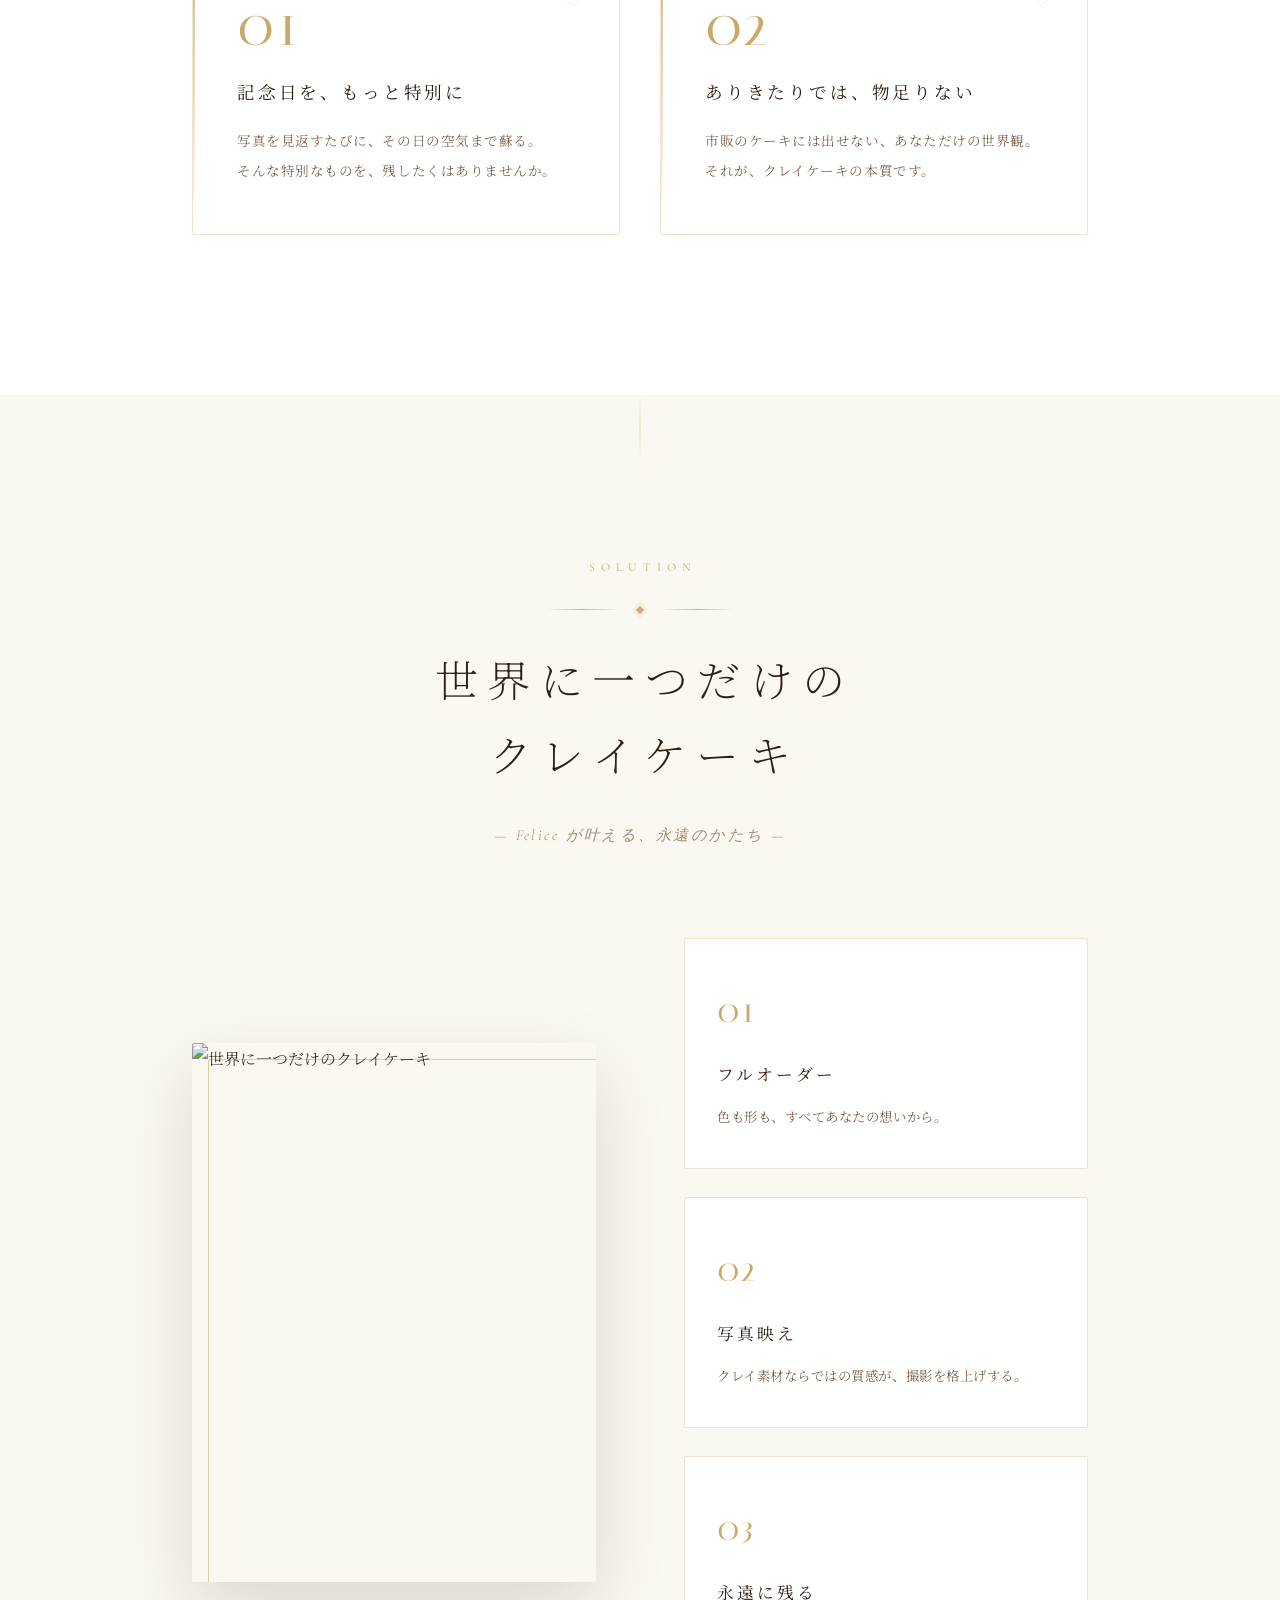
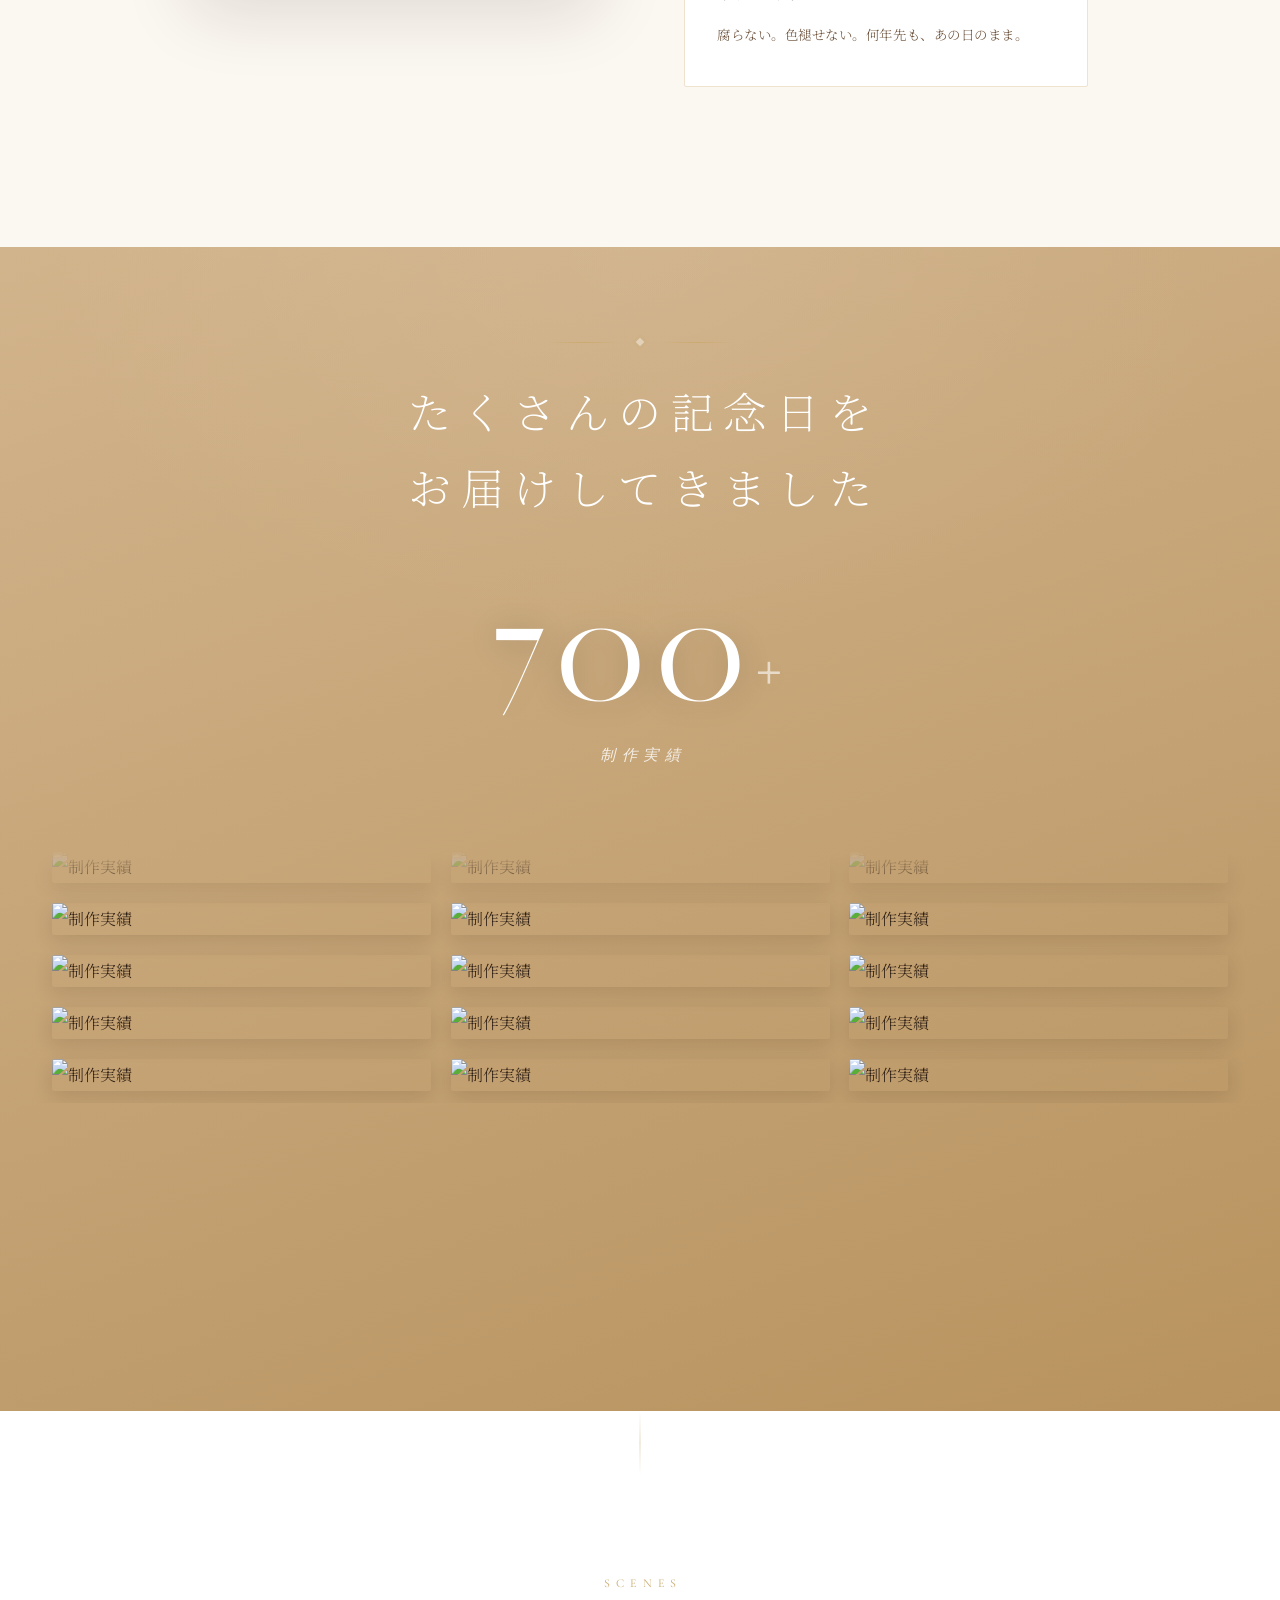
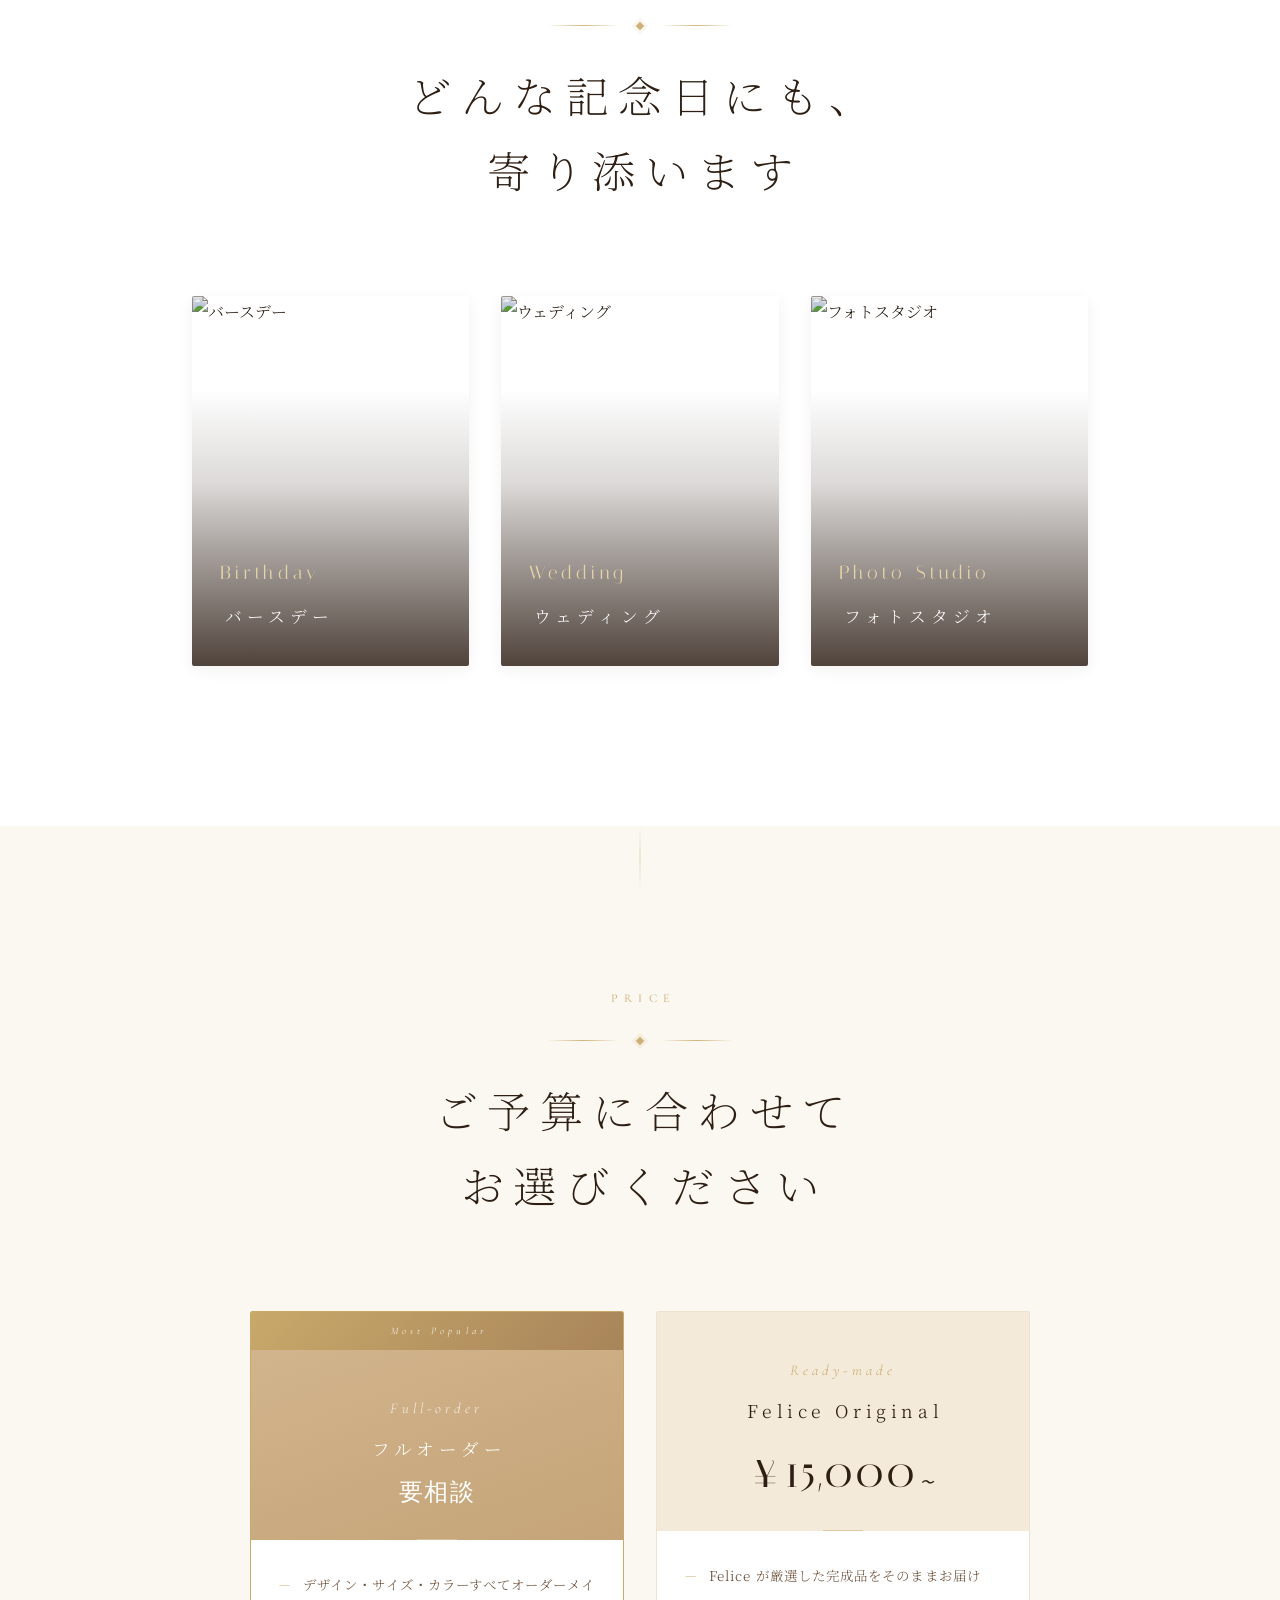
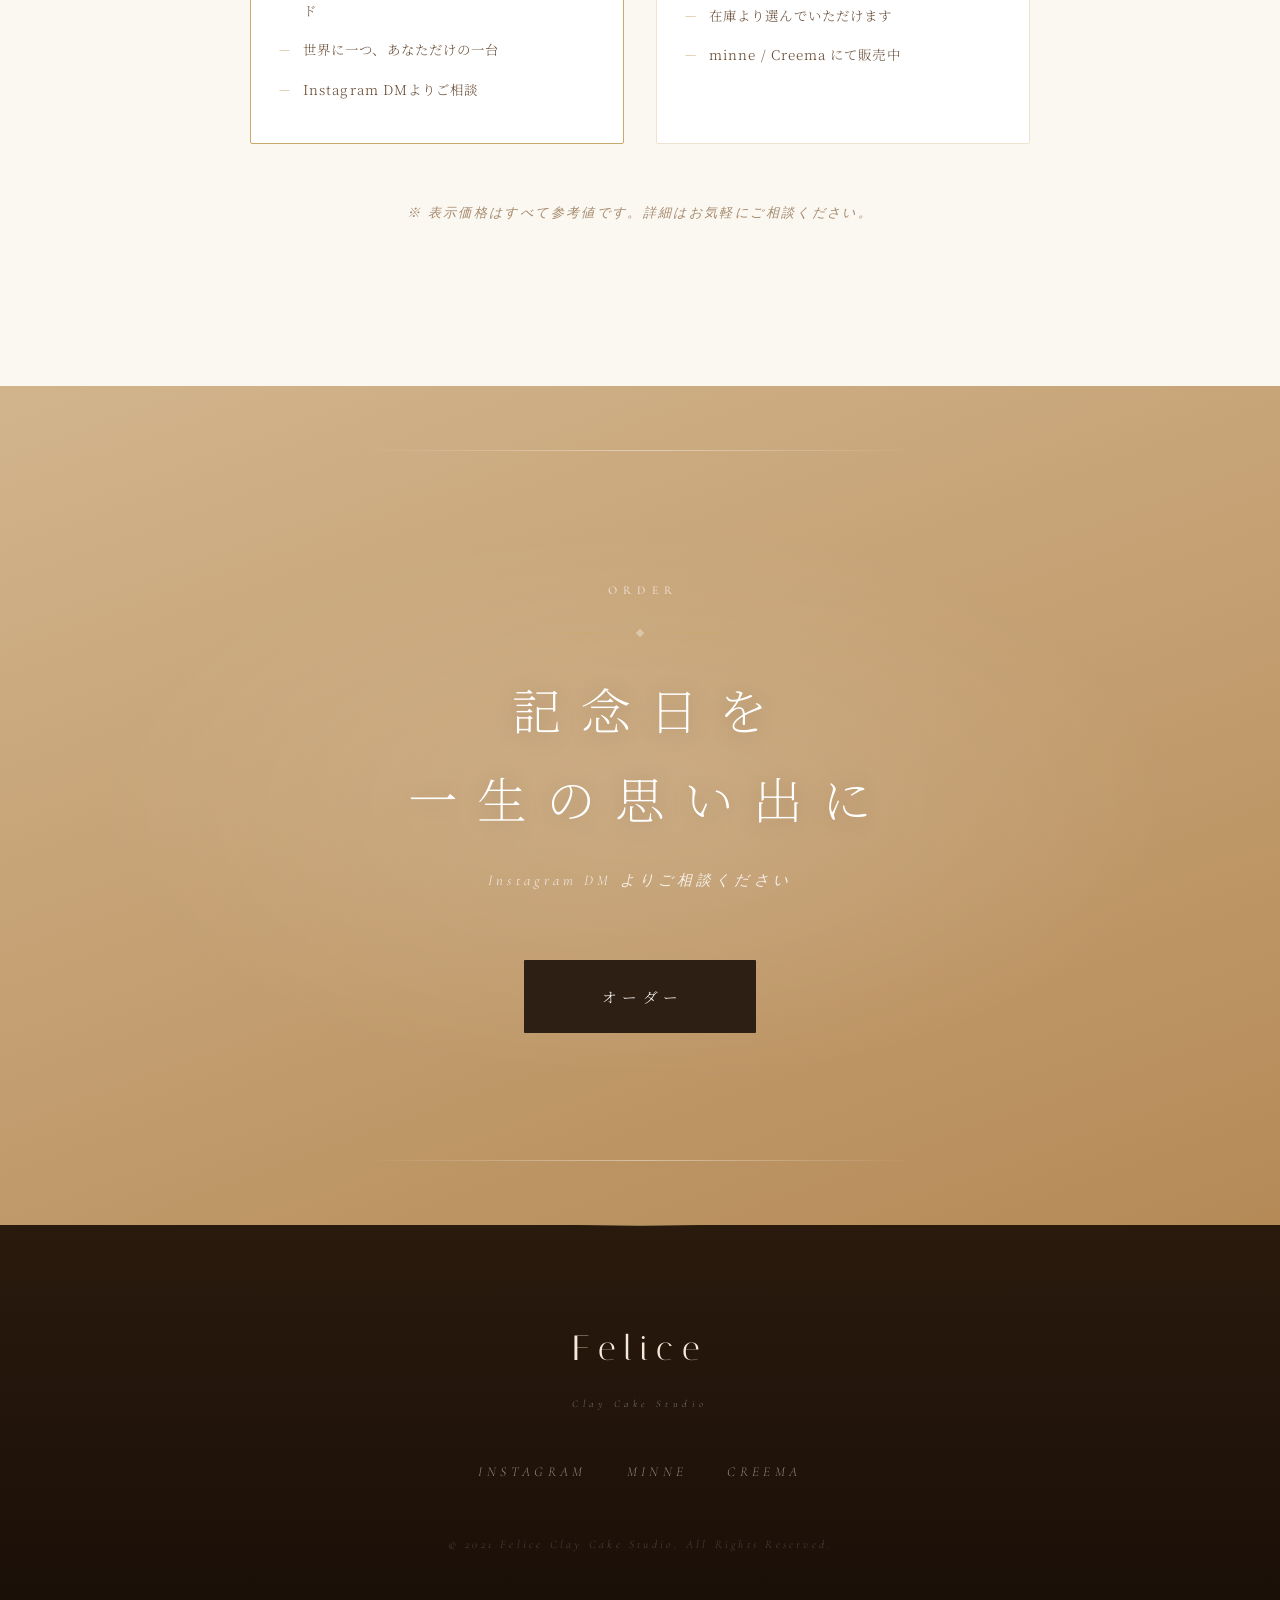
==== commit 36851323: "画像軽量化" ====
--- a/index.html
+++ b/index.html
@@ -8,6 +8,10 @@
   <link rel="preconnect" href="https://fonts.googleapis.com">
   <link rel="preconnect" href="https://fonts.gstatic.com" crossorigin>
   <link href="https://fonts.googleapis.com/css2?family=Cormorant+Garamond:ital,wght@0,300;0,400;0,500;0,600;1,300;1,400;1,600&family=Italiana&family=Noto+Serif+JP:wght@200;300;400;500;600&display=swap" rel="stylesheet">
+
+  <!-- Preload critical hero poster (video fallback) and solution image -->
+  <link rel="preload" as="image" href="AF62A4D7-4936-40CD-A49C-6EF85D527675.jpg" fetchpriority="high">
+  <link rel="preload" as="image" href="LINE_ALBUM_ケーキ_260403_3.webp" type="image/webp">
   <style>
 
     /* ── Reset ── */
@@ -675,7 +679,7 @@
   <!-- ═══════════ ① HERO ═══════════ -->
   <section class="hero">
     <div class="hero-bg">
-      <video id="heroVideo" src="hero.mp4" autoplay muted loop playsinline preload="auto"
+      <video id="heroVideo" src="hero.mp4" autoplay muted loop playsinline preload="metadata"
              poster="AF62A4D7-4936-40CD-A49C-6EF85D527675.jpg"></video>
     </div>
 
@@ -749,7 +753,7 @@
 
       <div class="solution-layout">
         <div class="solution-image fade-left">
-          <img src="LINE_ALBUM_ケーキ_260403_3.jpg" alt="世界に一つだけのクレイケーキ">
+          <picture><source srcset="LINE_ALBUM_ケーキ_260403_3.webp" type="image/webp"><img src="LINE_ALBUM_ケーキ_260403_3.jpg" alt="世界に一つだけのクレイケーキ" loading="eager" decoding="async" fetchpriority="high"></picture>
         </div>
         <div class="solution-points">
           <div class="solution-point fade-right delay-1">
@@ -799,79 +803,79 @@
       <div class="masonry-track">
         <!-- col 1 (10 unique) -->
         <div class="masonry-col">
-          <img src="AF62A4D7-4936-40CD-A49C-6EF85D527675.jpg"  alt="制作実績">
-          <img src="49DC7FCA-00A7-41A6-9B98-FD62F042FA0A.jpg"  alt="制作実績">
-          <img src="C9D753F9-B537-4319-9048-CC3AE9D389EC.jpg"  alt="制作実績">
-          <img src="1488C032-1AB4-4A9C-B1A5-8A62ECC1CB80.jpg"  alt="制作実績">
-          <img src="3ADB4CAB-09D1-4598-B3BB-E1CD3FDE01C2.jpg"  alt="制作実績">
-          <img src="S__29360139.jpg"                            alt="制作実績">
-          <img src="LINE_ALBUM_ケーキ_260403_1.jpg"             alt="制作実績">
-          <img src="LINE_ALBUM_ケーキ_260403_5.jpg"             alt="制作実績">
-          <img src="LINE_ALBUM_ウェディング系_260403_4.jpg"      alt="制作実績">
-          <img src="LINE_ALBUM_ウェディング系_260403_5.jpg"      alt="制作実績">
+          <picture><source srcset="AF62A4D7-4936-40CD-A49C-6EF85D527675.webp" type="image/webp"><img src="AF62A4D7-4936-40CD-A49C-6EF85D527675.jpg" alt="制作実績" loading="lazy" decoding="async"></picture>
+          <picture><source srcset="49DC7FCA-00A7-41A6-9B98-FD62F042FA0A.webp" type="image/webp"><img src="49DC7FCA-00A7-41A6-9B98-FD62F042FA0A.jpg" alt="制作実績" loading="lazy" decoding="async"></picture>
+          <picture><source srcset="C9D753F9-B537-4319-9048-CC3AE9D389EC.webp" type="image/webp"><img src="C9D753F9-B537-4319-9048-CC3AE9D389EC.jpg" alt="制作実績" loading="lazy" decoding="async"></picture>
+          <picture><source srcset="1488C032-1AB4-4A9C-B1A5-8A62ECC1CB80.webp" type="image/webp"><img src="1488C032-1AB4-4A9C-B1A5-8A62ECC1CB80.jpg" alt="制作実績" loading="lazy" decoding="async"></picture>
+          <picture><source srcset="3ADB4CAB-09D1-4598-B3BB-E1CD3FDE01C2.webp" type="image/webp"><img src="3ADB4CAB-09D1-4598-B3BB-E1CD3FDE01C2.jpg" alt="制作実績" loading="lazy" decoding="async"></picture>
+          <picture><source srcset="S__29360139.webp" type="image/webp"><img src="S__29360139.jpg" alt="制作実績" loading="lazy" decoding="async"></picture>
+          <picture><source srcset="LINE_ALBUM_ケーキ_260403_1.webp" type="image/webp"><img src="LINE_ALBUM_ケーキ_260403_1.jpg" alt="制作実績" loading="lazy" decoding="async"></picture>
+          <picture><source srcset="LINE_ALBUM_ケーキ_260403_5.webp" type="image/webp"><img src="LINE_ALBUM_ケーキ_260403_5.jpg" alt="制作実績" loading="lazy" decoding="async"></picture>
+          <picture><source srcset="LINE_ALBUM_ウェディング系_260403_4.webp" type="image/webp"><img src="LINE_ALBUM_ウェディング系_260403_4.jpg" alt="制作実績" loading="lazy" decoding="async"></picture>
+          <picture><source srcset="LINE_ALBUM_ウェディング系_260403_5.webp" type="image/webp"><img src="LINE_ALBUM_ウェディング系_260403_5.jpg" alt="制作実績" loading="lazy" decoding="async"></picture>
           <!-- duplicate for loop -->
-          <img src="AF62A4D7-4936-40CD-A49C-6EF85D527675.jpg"  alt="">
-          <img src="49DC7FCA-00A7-41A6-9B98-FD62F042FA0A.jpg"  alt="">
-          <img src="C9D753F9-B537-4319-9048-CC3AE9D389EC.jpg"  alt="">
-          <img src="1488C032-1AB4-4A9C-B1A5-8A62ECC1CB80.jpg"  alt="">
-          <img src="3ADB4CAB-09D1-4598-B3BB-E1CD3FDE01C2.jpg"  alt="">
-          <img src="S__29360139.jpg"                            alt="">
-          <img src="LINE_ALBUM_ケーキ_260403_1.jpg"             alt="">
-          <img src="LINE_ALBUM_ケーキ_260403_5.jpg"             alt="">
-          <img src="LINE_ALBUM_ウェディング系_260403_4.jpg"      alt="">
-          <img src="LINE_ALBUM_ウェディング系_260403_5.jpg"      alt="">
+          <picture><source srcset="AF62A4D7-4936-40CD-A49C-6EF85D527675.webp" type="image/webp"><img src="AF62A4D7-4936-40CD-A49C-6EF85D527675.jpg" alt="" loading="lazy" decoding="async"></picture>
+          <picture><source srcset="49DC7FCA-00A7-41A6-9B98-FD62F042FA0A.webp" type="image/webp"><img src="49DC7FCA-00A7-41A6-9B98-FD62F042FA0A.jpg" alt="" loading="lazy" decoding="async"></picture>
+          <picture><source srcset="C9D753F9-B537-4319-9048-CC3AE9D389EC.webp" type="image/webp"><img src="C9D753F9-B537-4319-9048-CC3AE9D389EC.jpg" alt="" loading="lazy" decoding="async"></picture>
+          <picture><source srcset="1488C032-1AB4-4A9C-B1A5-8A62ECC1CB80.webp" type="image/webp"><img src="1488C032-1AB4-4A9C-B1A5-8A62ECC1CB80.jpg" alt="" loading="lazy" decoding="async"></picture>
+          <picture><source srcset="3ADB4CAB-09D1-4598-B3BB-E1CD3FDE01C2.webp" type="image/webp"><img src="3ADB4CAB-09D1-4598-B3BB-E1CD3FDE01C2.jpg" alt="" loading="lazy" decoding="async"></picture>
+          <picture><source srcset="S__29360139.webp" type="image/webp"><img src="S__29360139.jpg" alt="" loading="lazy" decoding="async"></picture>
+          <picture><source srcset="LINE_ALBUM_ケーキ_260403_1.webp" type="image/webp"><img src="LINE_ALBUM_ケーキ_260403_1.jpg" alt="" loading="lazy" decoding="async"></picture>
+          <picture><source srcset="LINE_ALBUM_ケーキ_260403_5.webp" type="image/webp"><img src="LINE_ALBUM_ケーキ_260403_5.jpg" alt="" loading="lazy" decoding="async"></picture>
+          <picture><source srcset="LINE_ALBUM_ウェディング系_260403_4.webp" type="image/webp"><img src="LINE_ALBUM_ウェディング系_260403_4.jpg" alt="" loading="lazy" decoding="async"></picture>
+          <picture><source srcset="LINE_ALBUM_ウェディング系_260403_5.webp" type="image/webp"><img src="LINE_ALBUM_ウェディング系_260403_5.jpg" alt="" loading="lazy" decoding="async"></picture>
         </div>
         <!-- col 2 (10 unique) -->
         <div class="masonry-col">
-          <img src="BF62B532-0284-47EA-8FA2-7EE608922D63.jpg"  alt="制作実績">
-          <img src="B71941BF-9991-46FB-9FD8-FB736652465C.jpg"  alt="制作実績">
-          <img src="A7E31EED-A5C1-42FB-BC82-48C70A947250.jpg"  alt="制作実績">
-          <img src="4B7F715A-7250-4AB3-9197-AAFF8597B422.jpg"  alt="制作実績">
-          <img src="21A632EE-0AC2-4FE7-BD93-2260366D91C1.jpg"  alt="制作実績">
-          <img src="LINE_ALBUM_ケーキ_260403_2.jpg"             alt="制作実績">
-          <img src="LINE_ALBUM_ケーキ_260403_6.jpg"             alt="制作実績">
-          <img src="LINE_ALBUM_ケーキ_260403_7.jpg"             alt="制作実績">
-          <img src="LINE_ALBUM_ケーキ_260403_9.jpg"             alt="制作実績">
-          <img src="LINE_ALBUM_ウェディング系_260403_1.jpg"      alt="制作実績">
+          <picture><source srcset="BF62B532-0284-47EA-8FA2-7EE608922D63.webp" type="image/webp"><img src="BF62B532-0284-47EA-8FA2-7EE608922D63.jpg" alt="制作実績" loading="lazy" decoding="async"></picture>
+          <picture><source srcset="B71941BF-9991-46FB-9FD8-FB736652465C.webp" type="image/webp"><img src="B71941BF-9991-46FB-9FD8-FB736652465C.jpg" alt="制作実績" loading="lazy" decoding="async"></picture>
+          <picture><source srcset="A7E31EED-A5C1-42FB-BC82-48C70A947250.webp" type="image/webp"><img src="A7E31EED-A5C1-42FB-BC82-48C70A947250.jpg" alt="制作実績" loading="lazy" decoding="async"></picture>
+          <picture><source srcset="4B7F715A-7250-4AB3-9197-AAFF8597B422.webp" type="image/webp"><img src="4B7F715A-7250-4AB3-9197-AAFF8597B422.jpg" alt="制作実績" loading="lazy" decoding="async"></picture>
+          <picture><source srcset="21A632EE-0AC2-4FE7-BD93-2260366D91C1.webp" type="image/webp"><img src="21A632EE-0AC2-4FE7-BD93-2260366D91C1.jpg" alt="制作実績" loading="lazy" decoding="async"></picture>
+          <picture><source srcset="LINE_ALBUM_ケーキ_260403_2.webp" type="image/webp"><img src="LINE_ALBUM_ケーキ_260403_2.jpg" alt="制作実績" loading="lazy" decoding="async"></picture>
+          <picture><source srcset="LINE_ALBUM_ケーキ_260403_6.webp" type="image/webp"><img src="LINE_ALBUM_ケーキ_260403_6.jpg" alt="制作実績" loading="lazy" decoding="async"></picture>
+          <picture><source srcset="LINE_ALBUM_ケーキ_260403_7.webp" type="image/webp"><img src="LINE_ALBUM_ケーキ_260403_7.jpg" alt="制作実績" loading="lazy" decoding="async"></picture>
+          <picture><source srcset="LINE_ALBUM_ケーキ_260403_9.webp" type="image/webp"><img src="LINE_ALBUM_ケーキ_260403_9.jpg" alt="制作実績" loading="lazy" decoding="async"></picture>
+          <picture><source srcset="LINE_ALBUM_ウェディング系_260403_1.webp" type="image/webp"><img src="LINE_ALBUM_ウェディング系_260403_1.jpg" alt="制作実績" loading="lazy" decoding="async"></picture>
           <!-- duplicate for loop -->
-          <img src="BF62B532-0284-47EA-8FA2-7EE608922D63.jpg"  alt="">
-          <img src="B71941BF-9991-46FB-9FD8-FB736652465C.jpg"  alt="">
-          <img src="A7E31EED-A5C1-42FB-BC82-48C70A947250.jpg"  alt="">
-          <img src="4B7F715A-7250-4AB3-9197-AAFF8597B422.jpg"  alt="">
-          <img src="21A632EE-0AC2-4FE7-BD93-2260366D91C1.jpg"  alt="">
-          <img src="LINE_ALBUM_ケーキ_260403_2.jpg"             alt="">
-          <img src="LINE_ALBUM_ケーキ_260403_6.jpg"             alt="">
-          <img src="LINE_ALBUM_ケーキ_260403_7.jpg"             alt="">
-          <img src="LINE_ALBUM_ケーキ_260403_9.jpg"             alt="">
-          <img src="LINE_ALBUM_ウェディング系_260403_1.jpg"      alt="">
+          <picture><source srcset="BF62B532-0284-47EA-8FA2-7EE608922D63.webp" type="image/webp"><img src="BF62B532-0284-47EA-8FA2-7EE608922D63.jpg" alt="" loading="lazy" decoding="async"></picture>
+          <picture><source srcset="B71941BF-9991-46FB-9FD8-FB736652465C.webp" type="image/webp"><img src="B71941BF-9991-46FB-9FD8-FB736652465C.jpg" alt="" loading="lazy" decoding="async"></picture>
+          <picture><source srcset="A7E31EED-A5C1-42FB-BC82-48C70A947250.webp" type="image/webp"><img src="A7E31EED-A5C1-42FB-BC82-48C70A947250.jpg" alt="" loading="lazy" decoding="async"></picture>
+          <picture><source srcset="4B7F715A-7250-4AB3-9197-AAFF8597B422.webp" type="image/webp"><img src="4B7F715A-7250-4AB3-9197-AAFF8597B422.jpg" alt="" loading="lazy" decoding="async"></picture>
+          <picture><source srcset="21A632EE-0AC2-4FE7-BD93-2260366D91C1.webp" type="image/webp"><img src="21A632EE-0AC2-4FE7-BD93-2260366D91C1.jpg" alt="" loading="lazy" decoding="async"></picture>
+          <picture><source srcset="LINE_ALBUM_ケーキ_260403_2.webp" type="image/webp"><img src="LINE_ALBUM_ケーキ_260403_2.jpg" alt="" loading="lazy" decoding="async"></picture>
+          <picture><source srcset="LINE_ALBUM_ケーキ_260403_6.webp" type="image/webp"><img src="LINE_ALBUM_ケーキ_260403_6.jpg" alt="" loading="lazy" decoding="async"></picture>
+          <picture><source srcset="LINE_ALBUM_ケーキ_260403_7.webp" type="image/webp"><img src="LINE_ALBUM_ケーキ_260403_7.jpg" alt="" loading="lazy" decoding="async"></picture>
+          <picture><source srcset="LINE_ALBUM_ケーキ_260403_9.webp" type="image/webp"><img src="LINE_ALBUM_ケーキ_260403_9.jpg" alt="" loading="lazy" decoding="async"></picture>
+          <picture><source srcset="LINE_ALBUM_ウェディング系_260403_1.webp" type="image/webp"><img src="LINE_ALBUM_ウェディング系_260403_1.jpg" alt="" loading="lazy" decoding="async"></picture>
         </div>
         <!-- col 3 (11 unique) -->
         <div class="masonry-col">
-          <img src="BD413E89-8AC9-4EF4-BC37-9E172D2649BA.jpg"  alt="制作実績">
-          <img src="C345F8F3-2243-4224-970F-8B79F7663596.jpg"  alt="制作実績">
-          <img src="FE64DA0A-0CEF-4E55-A749-EB86EA77BA2B.jpg"  alt="制作実績">
-          <img src="94EF2D33-F990-472C-913D-A5C52B54AF7A.jpg"  alt="制作実績">
-          <img src="C36E321A-1B93-4B59-91CF-E4C73A8EFEC0.jpg"  alt="制作実績">
-          <img src="01C04A25-0D2F-4AB3-A84F-8F31BCA991D1.jpg"  alt="制作実績">
-          <img src="S__253698064.jpg"                           alt="制作実績">
-          <img src="LINE_ALBUM_ケーキ_260403_4.jpg"             alt="制作実績">
-          <img src="LINE_ALBUM_ケーキ_260403_8.jpg"             alt="制作実績">
-          <img src="LINE_ALBUM_ケーキ_260403_10.jpg"            alt="制作実績">
-          <img src="LINE_ALBUM_ウェディング系_260403_2.jpg"      alt="制作実績">
-          <img src="LINE_ALBUM_ウェディング系_260403_3.jpg"      alt="制作実績">
+          <picture><source srcset="BD413E89-8AC9-4EF4-BC37-9E172D2649BA.webp" type="image/webp"><img src="BD413E89-8AC9-4EF4-BC37-9E172D2649BA.jpg" alt="制作実績" loading="lazy" decoding="async"></picture>
+          <picture><source srcset="C345F8F3-2243-4224-970F-8B79F7663596.webp" type="image/webp"><img src="C345F8F3-2243-4224-970F-8B79F7663596.jpg" alt="制作実績" loading="lazy" decoding="async"></picture>
+          <picture><source srcset="FE64DA0A-0CEF-4E55-A749-EB86EA77BA2B.webp" type="image/webp"><img src="FE64DA0A-0CEF-4E55-A749-EB86EA77BA2B.jpg" alt="制作実績" loading="lazy" decoding="async"></picture>
+          <picture><source srcset="94EF2D33-F990-472C-913D-A5C52B54AF7A.webp" type="image/webp"><img src="94EF2D33-F990-472C-913D-A5C52B54AF7A.jpg" alt="制作実績" loading="lazy" decoding="async"></picture>
+          <picture><source srcset="C36E321A-1B93-4B59-91CF-E4C73A8EFEC0.webp" type="image/webp"><img src="C36E321A-1B93-4B59-91CF-E4C73A8EFEC0.jpg" alt="制作実績" loading="lazy" decoding="async"></picture>
+          <picture><source srcset="01C04A25-0D2F-4AB3-A84F-8F31BCA991D1.webp" type="image/webp"><img src="01C04A25-0D2F-4AB3-A84F-8F31BCA991D1.jpg" alt="制作実績" loading="lazy" decoding="async"></picture>
+          <picture><source srcset="S__253698064.webp" type="image/webp"><img src="S__253698064.jpg" alt="制作実績" loading="lazy" decoding="async"></picture>
+          <picture><source srcset="LINE_ALBUM_ケーキ_260403_4.webp" type="image/webp"><img src="LINE_ALBUM_ケーキ_260403_4.jpg" alt="制作実績" loading="lazy" decoding="async"></picture>
+          <picture><source srcset="LINE_ALBUM_ケーキ_260403_8.webp" type="image/webp"><img src="LINE_ALBUM_ケーキ_260403_8.jpg" alt="制作実績" loading="lazy" decoding="async"></picture>
+          <picture><source srcset="LINE_ALBUM_ケーキ_260403_10.webp" type="image/webp"><img src="LINE_ALBUM_ケーキ_260403_10.jpg" alt="制作実績" loading="lazy" decoding="async"></picture>
+          <picture><source srcset="LINE_ALBUM_ウェディング系_260403_2.webp" type="image/webp"><img src="LINE_ALBUM_ウェディング系_260403_2.jpg" alt="制作実績" loading="lazy" decoding="async"></picture>
+          <picture><source srcset="LINE_ALBUM_ウェディング系_260403_3.webp" type="image/webp"><img src="LINE_ALBUM_ウェディング系_260403_3.jpg" alt="制作実績" loading="lazy" decoding="async"></picture>
           <!-- duplicate for loop -->
-          <img src="BD413E89-8AC9-4EF4-BC37-9E172D2649BA.jpg"  alt="">
-          <img src="C345F8F3-2243-4224-970F-8B79F7663596.jpg"  alt="">
-          <img src="FE64DA0A-0CEF-4E55-A749-EB86EA77BA2B.jpg"  alt="">
-          <img src="94EF2D33-F990-472C-913D-A5C52B54AF7A.jpg"  alt="">
-          <img src="C36E321A-1B93-4B59-91CF-E4C73A8EFEC0.jpg"  alt="">
-          <img src="01C04A25-0D2F-4AB3-A84F-8F31BCA991D1.jpg"  alt="">
-          <img src="S__253698064.jpg"                           alt="">
-          <img src="LINE_ALBUM_ケーキ_260403_4.jpg"             alt="">
-          <img src="LINE_ALBUM_ケーキ_260403_8.jpg"             alt="">
-          <img src="LINE_ALBUM_ケーキ_260403_10.jpg"            alt="">
-          <img src="LINE_ALBUM_ウェディング系_260403_2.jpg"      alt="">
-          <img src="LINE_ALBUM_ウェディング系_260403_3.jpg"      alt="">
+          <picture><source srcset="BD413E89-8AC9-4EF4-BC37-9E172D2649BA.webp" type="image/webp"><img src="BD413E89-8AC9-4EF4-BC37-9E172D2649BA.jpg" alt="" loading="lazy" decoding="async"></picture>
+          <picture><source srcset="C345F8F3-2243-4224-970F-8B79F7663596.webp" type="image/webp"><img src="C345F8F3-2243-4224-970F-8B79F7663596.jpg" alt="" loading="lazy" decoding="async"></picture>
+          <picture><source srcset="FE64DA0A-0CEF-4E55-A749-EB86EA77BA2B.webp" type="image/webp"><img src="FE64DA0A-0CEF-4E55-A749-EB86EA77BA2B.jpg" alt="" loading="lazy" decoding="async"></picture>
+          <picture><source srcset="94EF2D33-F990-472C-913D-A5C52B54AF7A.webp" type="image/webp"><img src="94EF2D33-F990-472C-913D-A5C52B54AF7A.jpg" alt="" loading="lazy" decoding="async"></picture>
+          <picture><source srcset="C36E321A-1B93-4B59-91CF-E4C73A8EFEC0.webp" type="image/webp"><img src="C36E321A-1B93-4B59-91CF-E4C73A8EFEC0.jpg" alt="" loading="lazy" decoding="async"></picture>
+          <picture><source srcset="01C04A25-0D2F-4AB3-A84F-8F31BCA991D1.webp" type="image/webp"><img src="01C04A25-0D2F-4AB3-A84F-8F31BCA991D1.jpg" alt="" loading="lazy" decoding="async"></picture>
+          <picture><source srcset="S__253698064.webp" type="image/webp"><img src="S__253698064.jpg" alt="" loading="lazy" decoding="async"></picture>
+          <picture><source srcset="LINE_ALBUM_ケーキ_260403_4.webp" type="image/webp"><img src="LINE_ALBUM_ケーキ_260403_4.jpg" alt="" loading="lazy" decoding="async"></picture>
+          <picture><source srcset="LINE_ALBUM_ケーキ_260403_8.webp" type="image/webp"><img src="LINE_ALBUM_ケーキ_260403_8.jpg" alt="" loading="lazy" decoding="async"></picture>
+          <picture><source srcset="LINE_ALBUM_ケーキ_260403_10.webp" type="image/webp"><img src="LINE_ALBUM_ケーキ_260403_10.jpg" alt="" loading="lazy" decoding="async"></picture>
+          <picture><source srcset="LINE_ALBUM_ウェディング系_260403_2.webp" type="image/webp"><img src="LINE_ALBUM_ウェディング系_260403_2.jpg" alt="" loading="lazy" decoding="async"></picture>
+          <picture><source srcset="LINE_ALBUM_ウェディング系_260403_3.webp" type="image/webp"><img src="LINE_ALBUM_ウェディング系_260403_3.jpg" alt="" loading="lazy" decoding="async"></picture>
         </div>
       </div>
     </div>
@@ -889,21 +893,21 @@
 
       <div class="scenes-grid">
         <div class="scene-card fade-up delay-1">
-          <img src="686E89D3-07BB-4AE6-A220-17829DD1C71A.jpg" alt="バースデー">
+          <picture><source srcset="686E89D3-07BB-4AE6-A220-17829DD1C71A.webp" type="image/webp"><img src="686E89D3-07BB-4AE6-A220-17829DD1C71A.jpg" alt="バースデー" loading="lazy" decoding="async"></picture>
           <div class="scene-overlay">
             <p class="scene-en">Birthday</p>
             <p class="scene-ja">バースデー</p>
           </div>
         </div>
         <div class="scene-card fade-up delay-2">
-          <img src="LINE_ALBUM_ウェディング系_260403_6.jpg" alt="ウェディング">
+          <picture><source srcset="LINE_ALBUM_ウェディング系_260403_6.webp" type="image/webp"><img src="LINE_ALBUM_ウェディング系_260403_6.jpg" alt="ウェディング" loading="lazy" decoding="async"></picture>
           <div class="scene-overlay">
             <p class="scene-en">Wedding</p>
             <p class="scene-ja">ウェディング</p>
           </div>
         </div>
         <div class="scene-card fade-up delay-3">
-          <img src="09695D9F-30AE-40CE-A2CF-4BCAB9FB836A.jpg" alt="フォトスタジオ">
+          <picture><source srcset="09695D9F-30AE-40CE-A2CF-4BCAB9FB836A.webp" type="image/webp"><img src="09695D9F-30AE-40CE-A2CF-4BCAB9FB836A.jpg" alt="フォトスタジオ" loading="lazy" decoding="async"></picture>
           <div class="scene-overlay">
             <p class="scene-en">Photo Studio</p>
             <p class="scene-ja">フォトスタジオ</p>
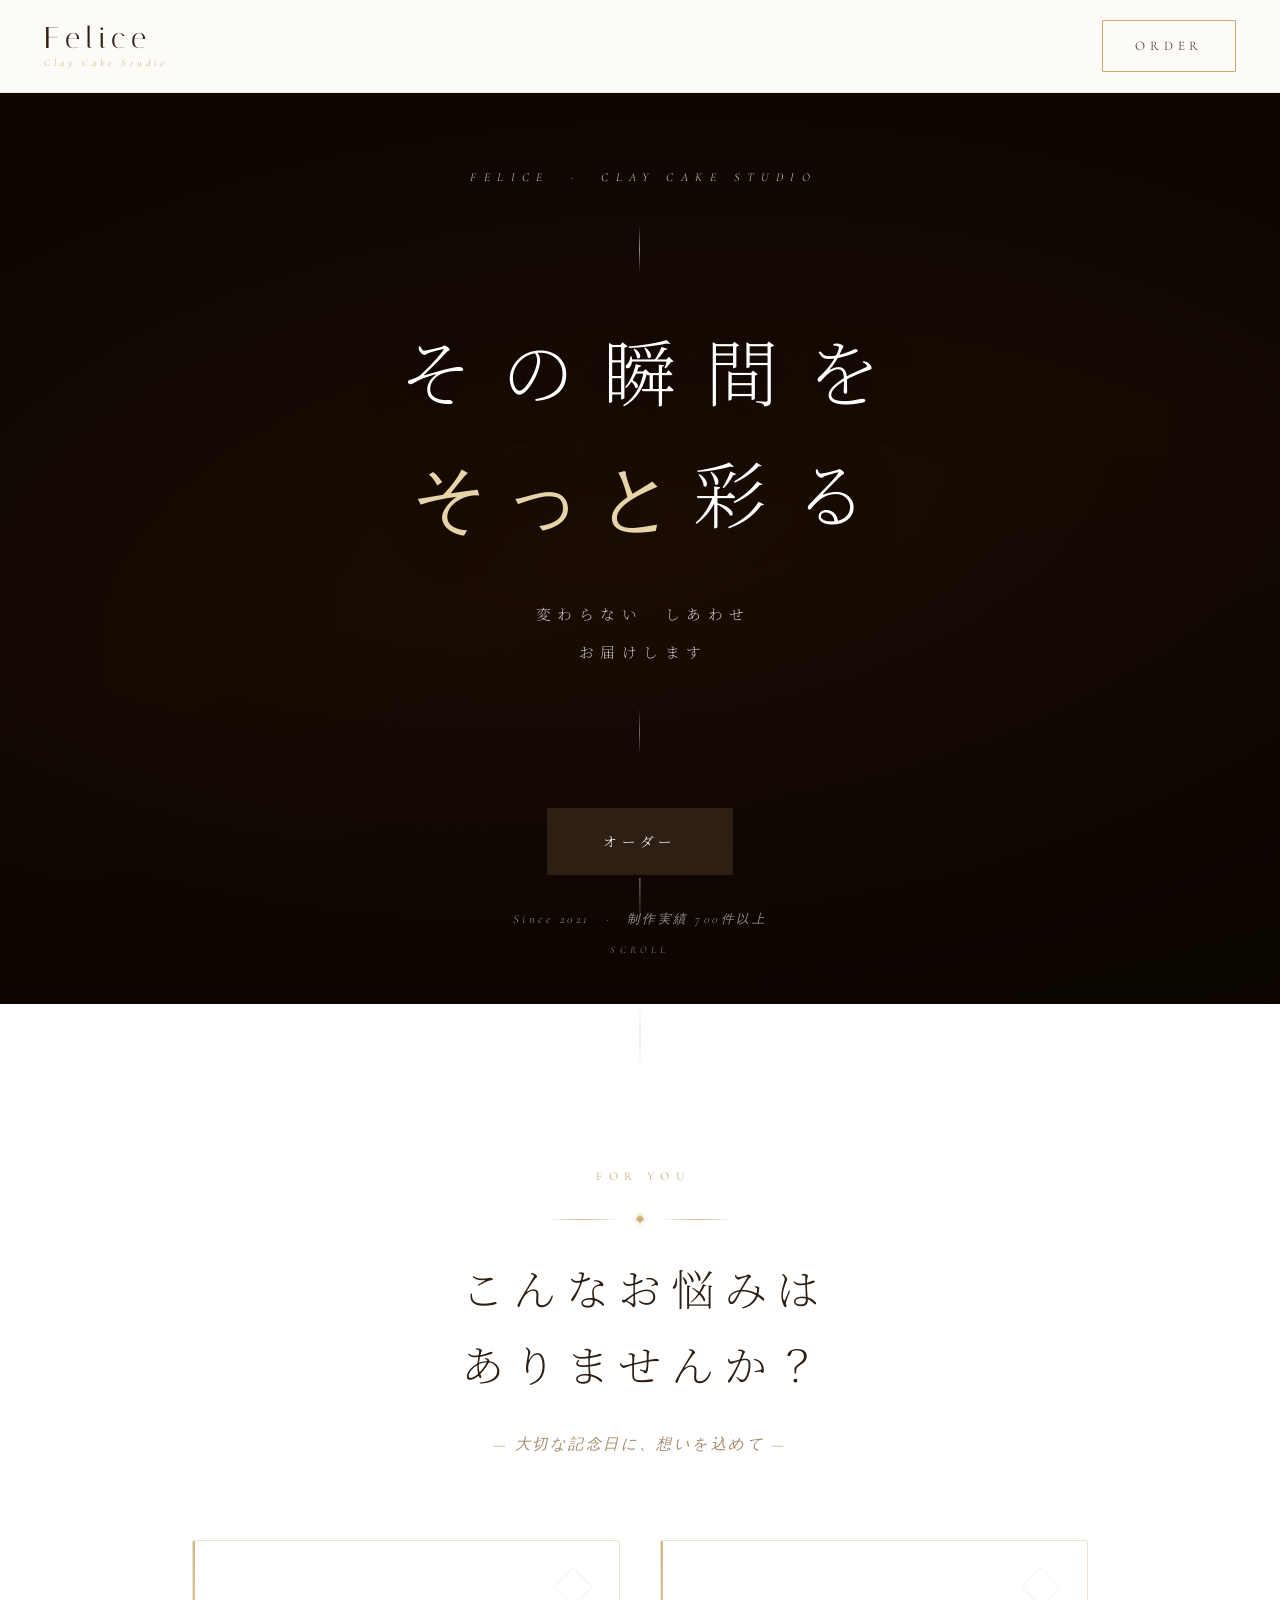
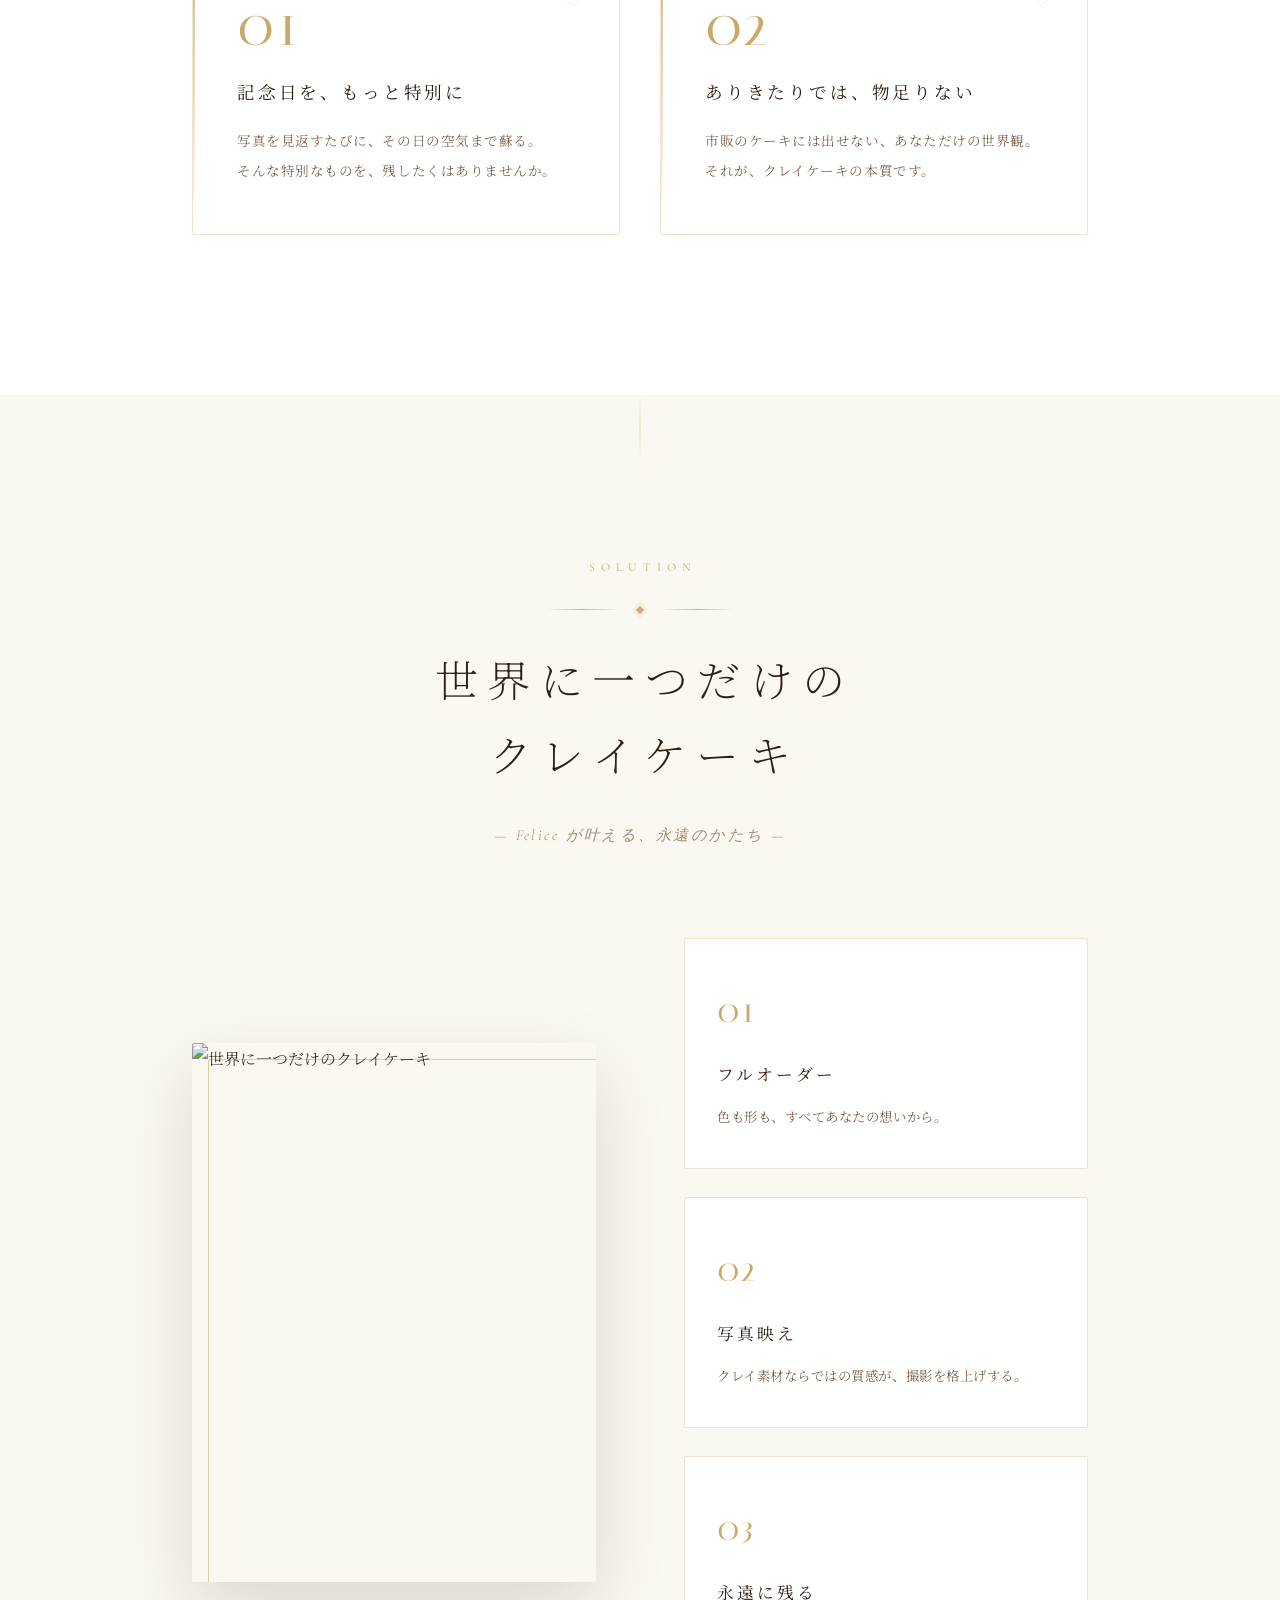
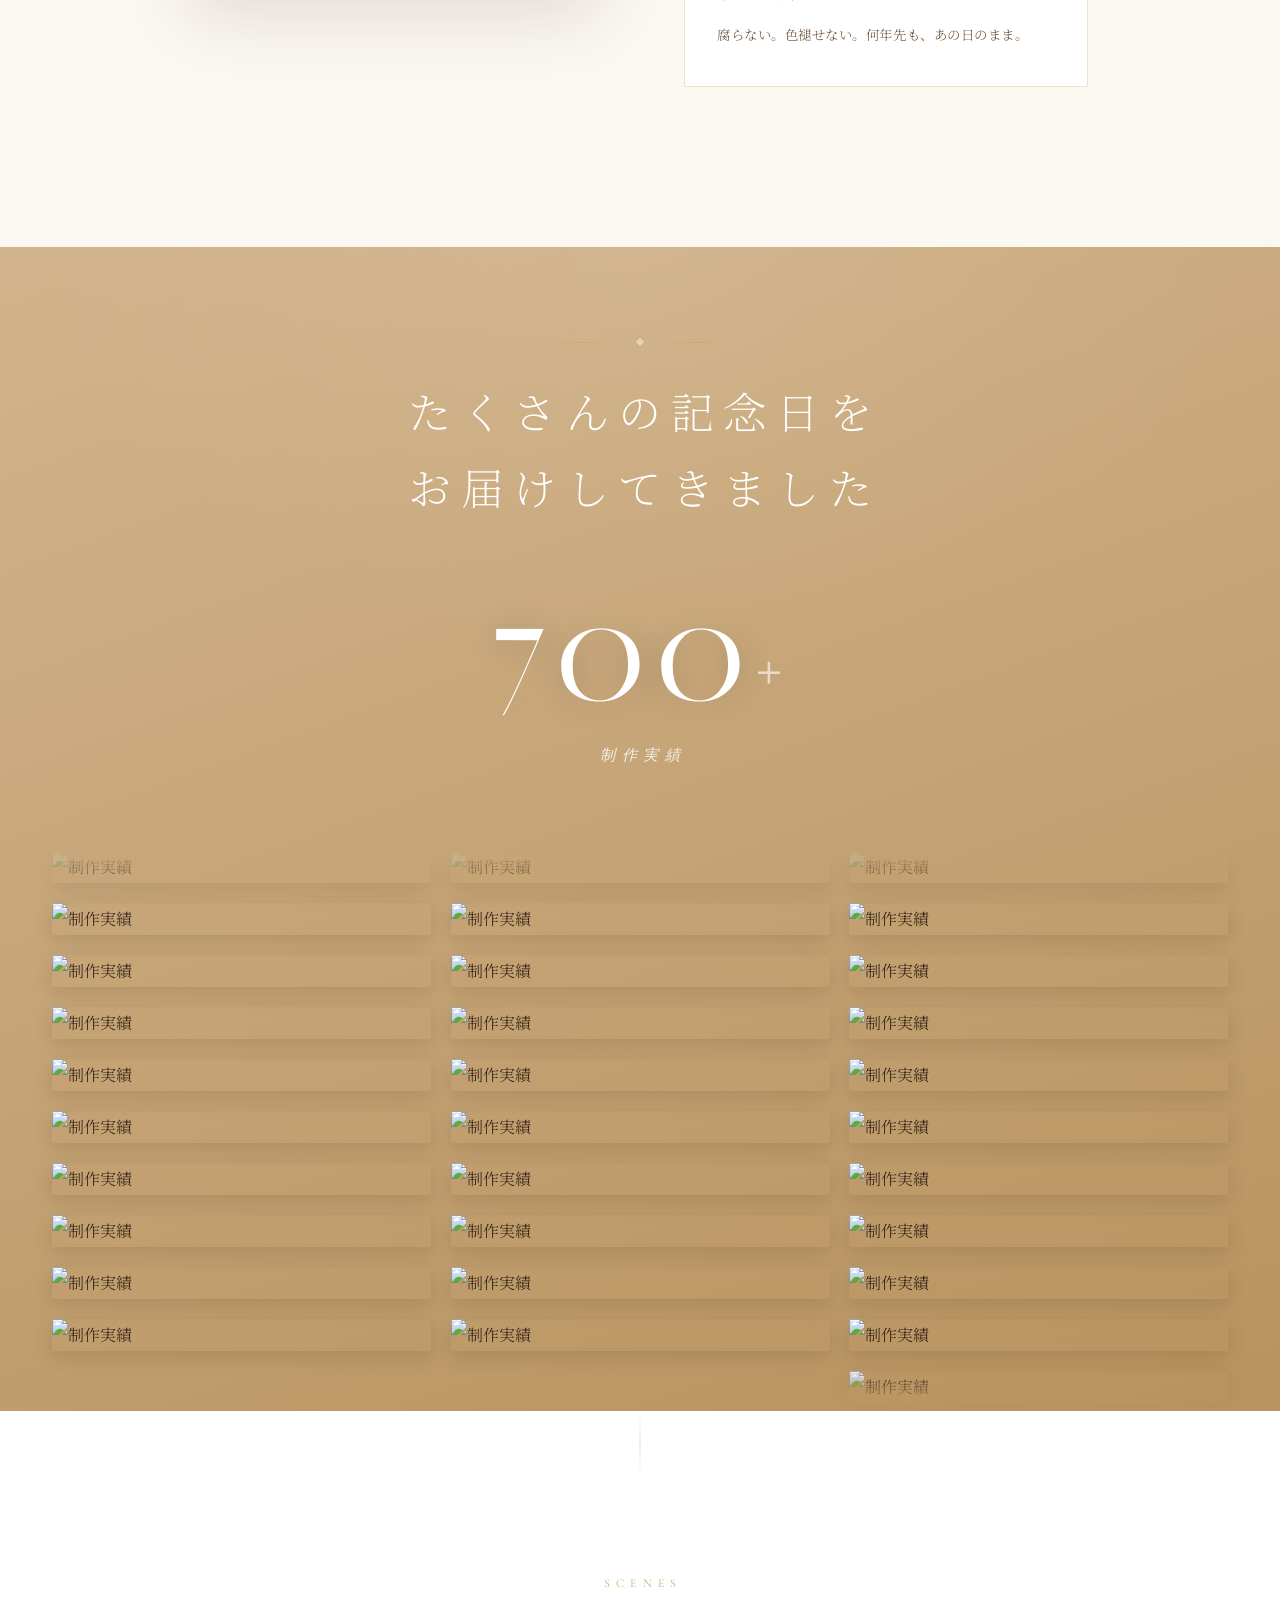
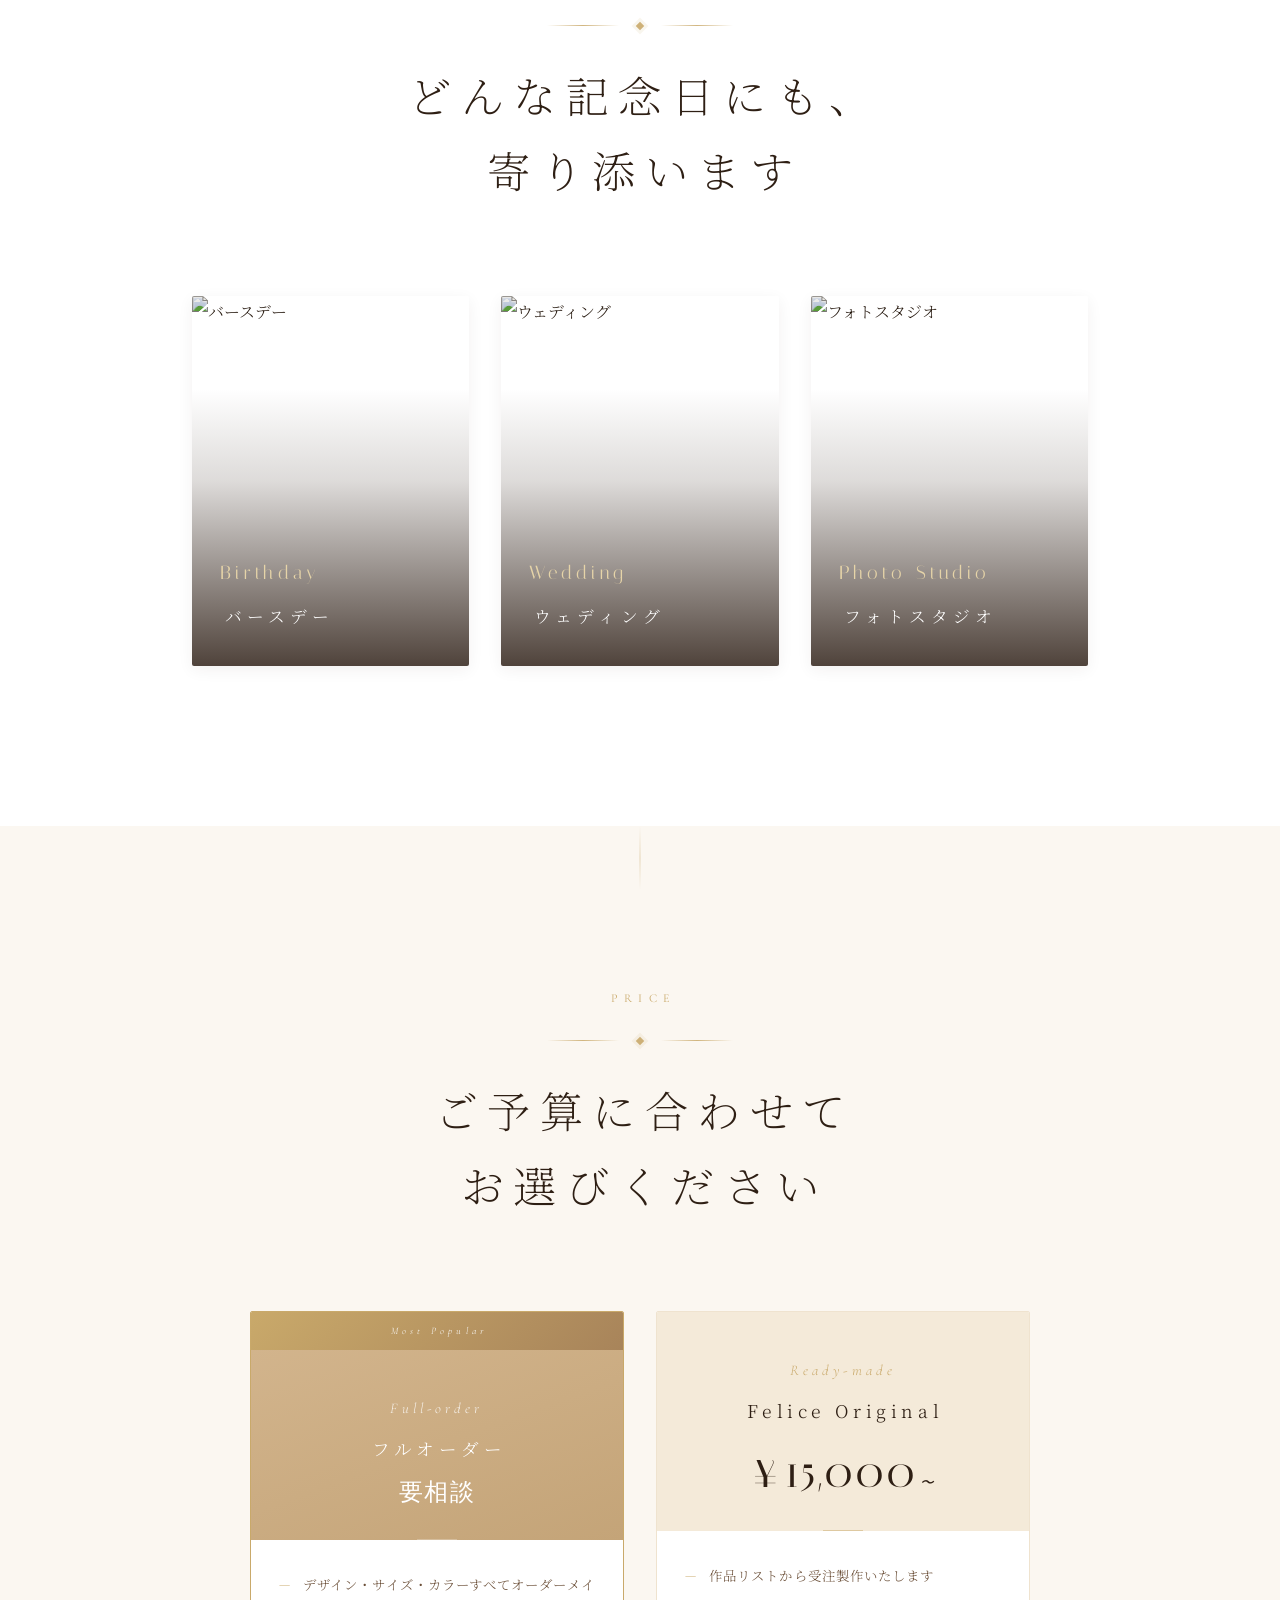
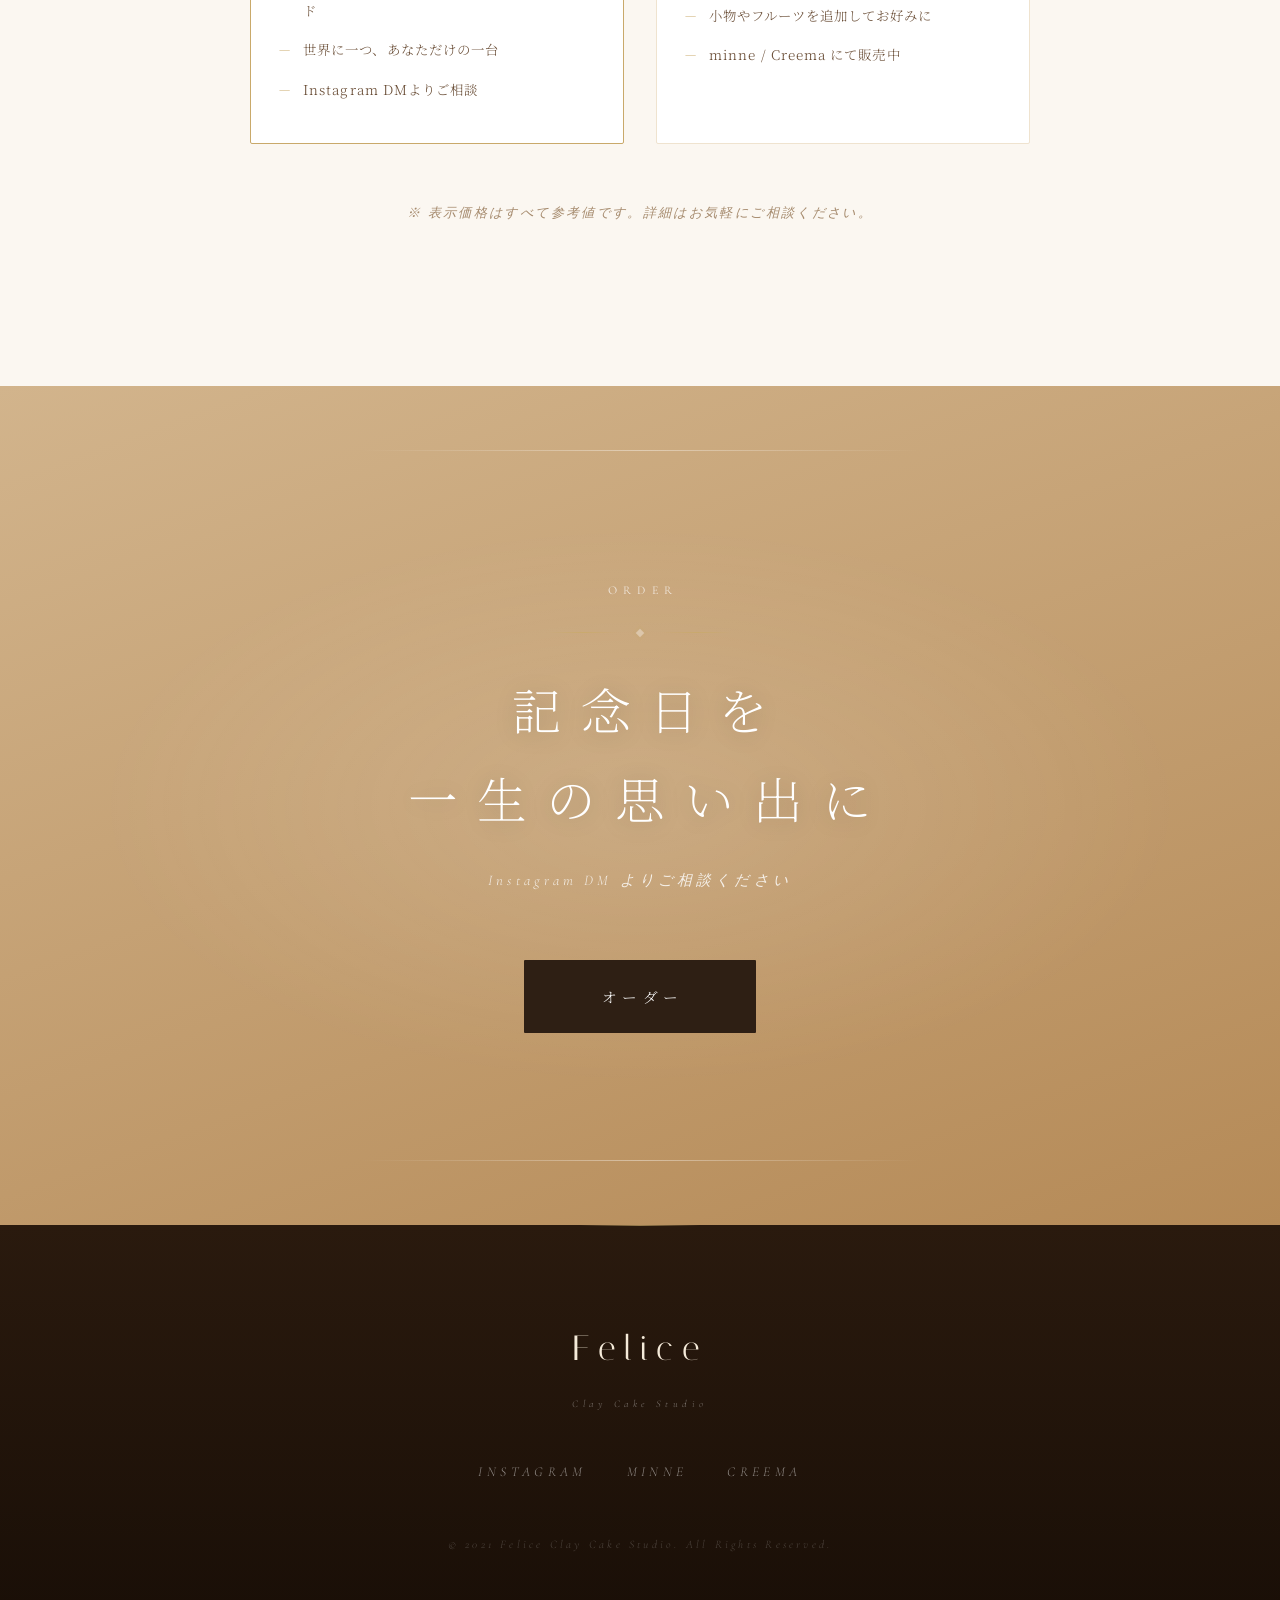
==== commit 94a0453f: "Update index.html" ====
--- a/index.html
+++ b/index.html
@@ -954,8 +954,8 @@
           </div>
           <div class="pricing-body">
             <ul class="pricing-features">
-              <li>Felice が厳選した完成品をそのままお届け</li>
-              <li>在庫より選んでいただけます</li>
+              <li>作品リストから受注製作いたします</li>
+              <li>小物やフルーツを追加してお好みに</li>
               <li>minne / Creema にて販売中</li>
             </ul>
           </div>
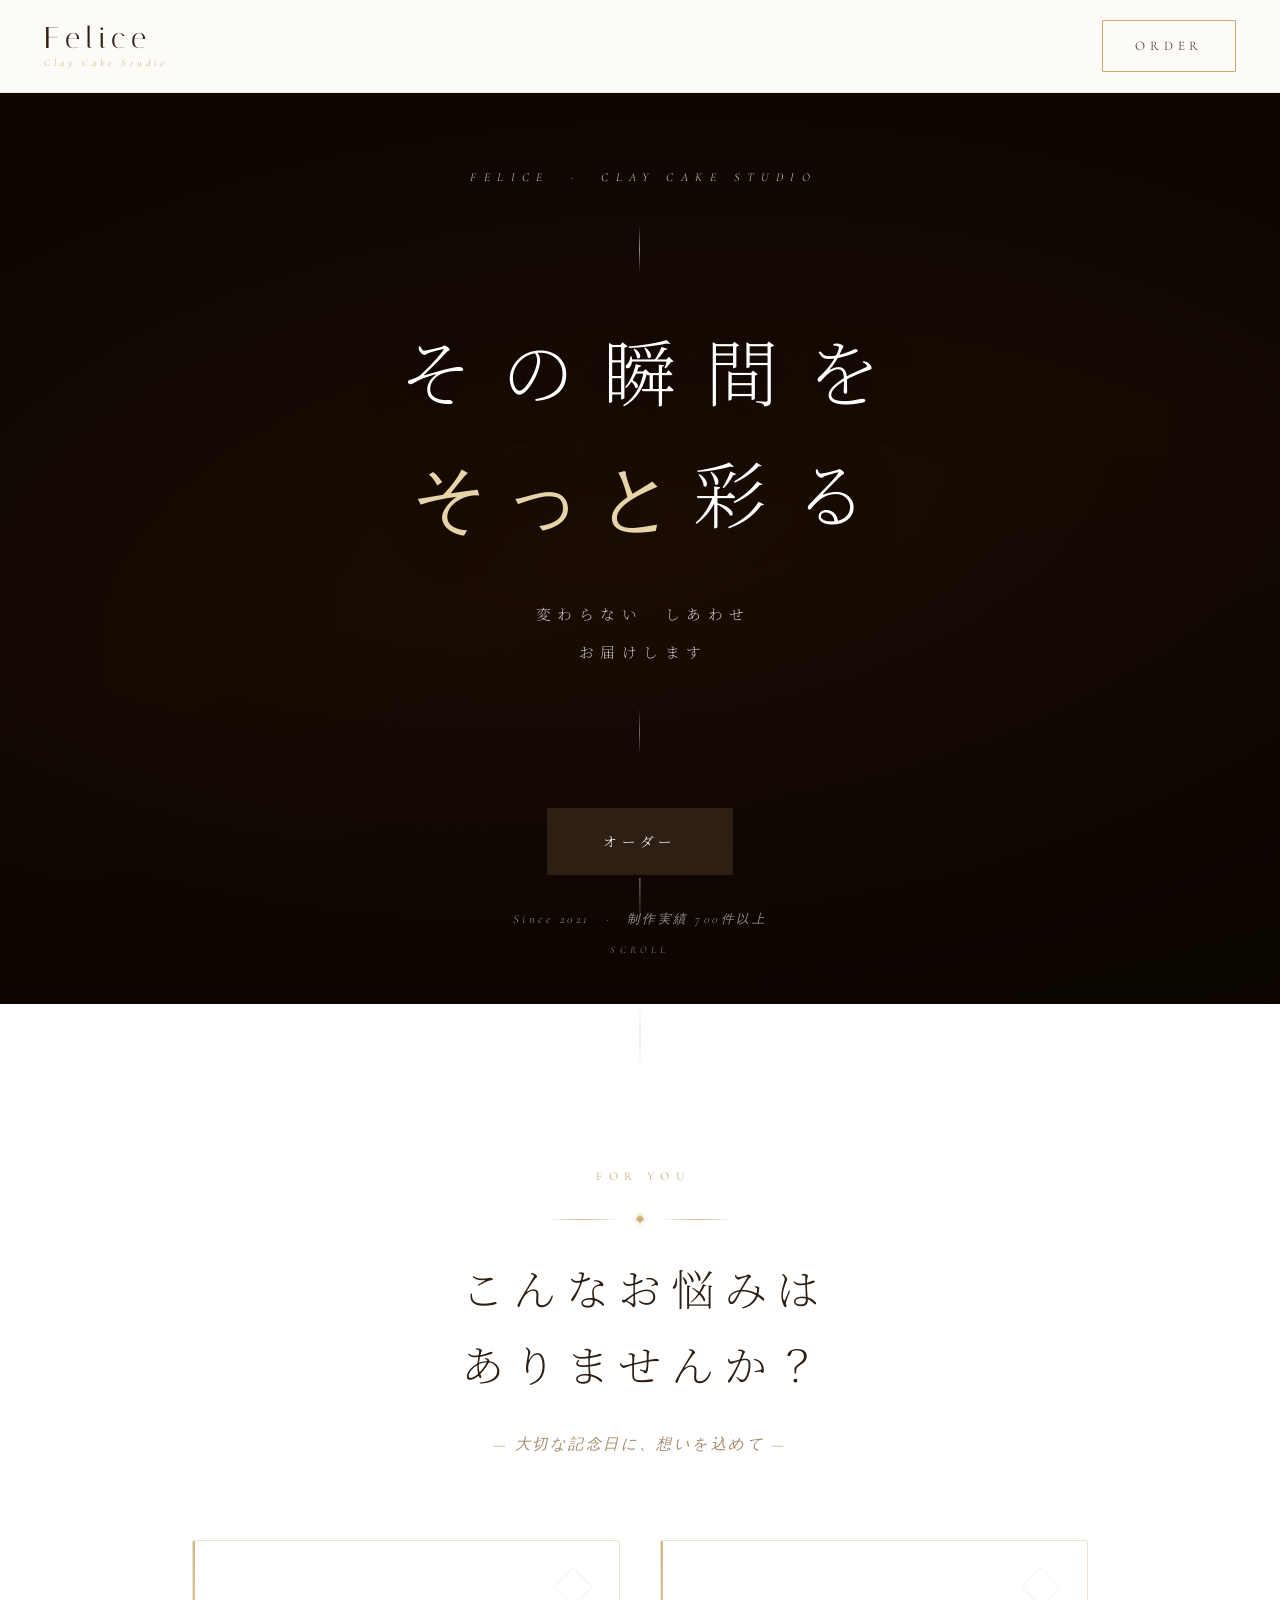
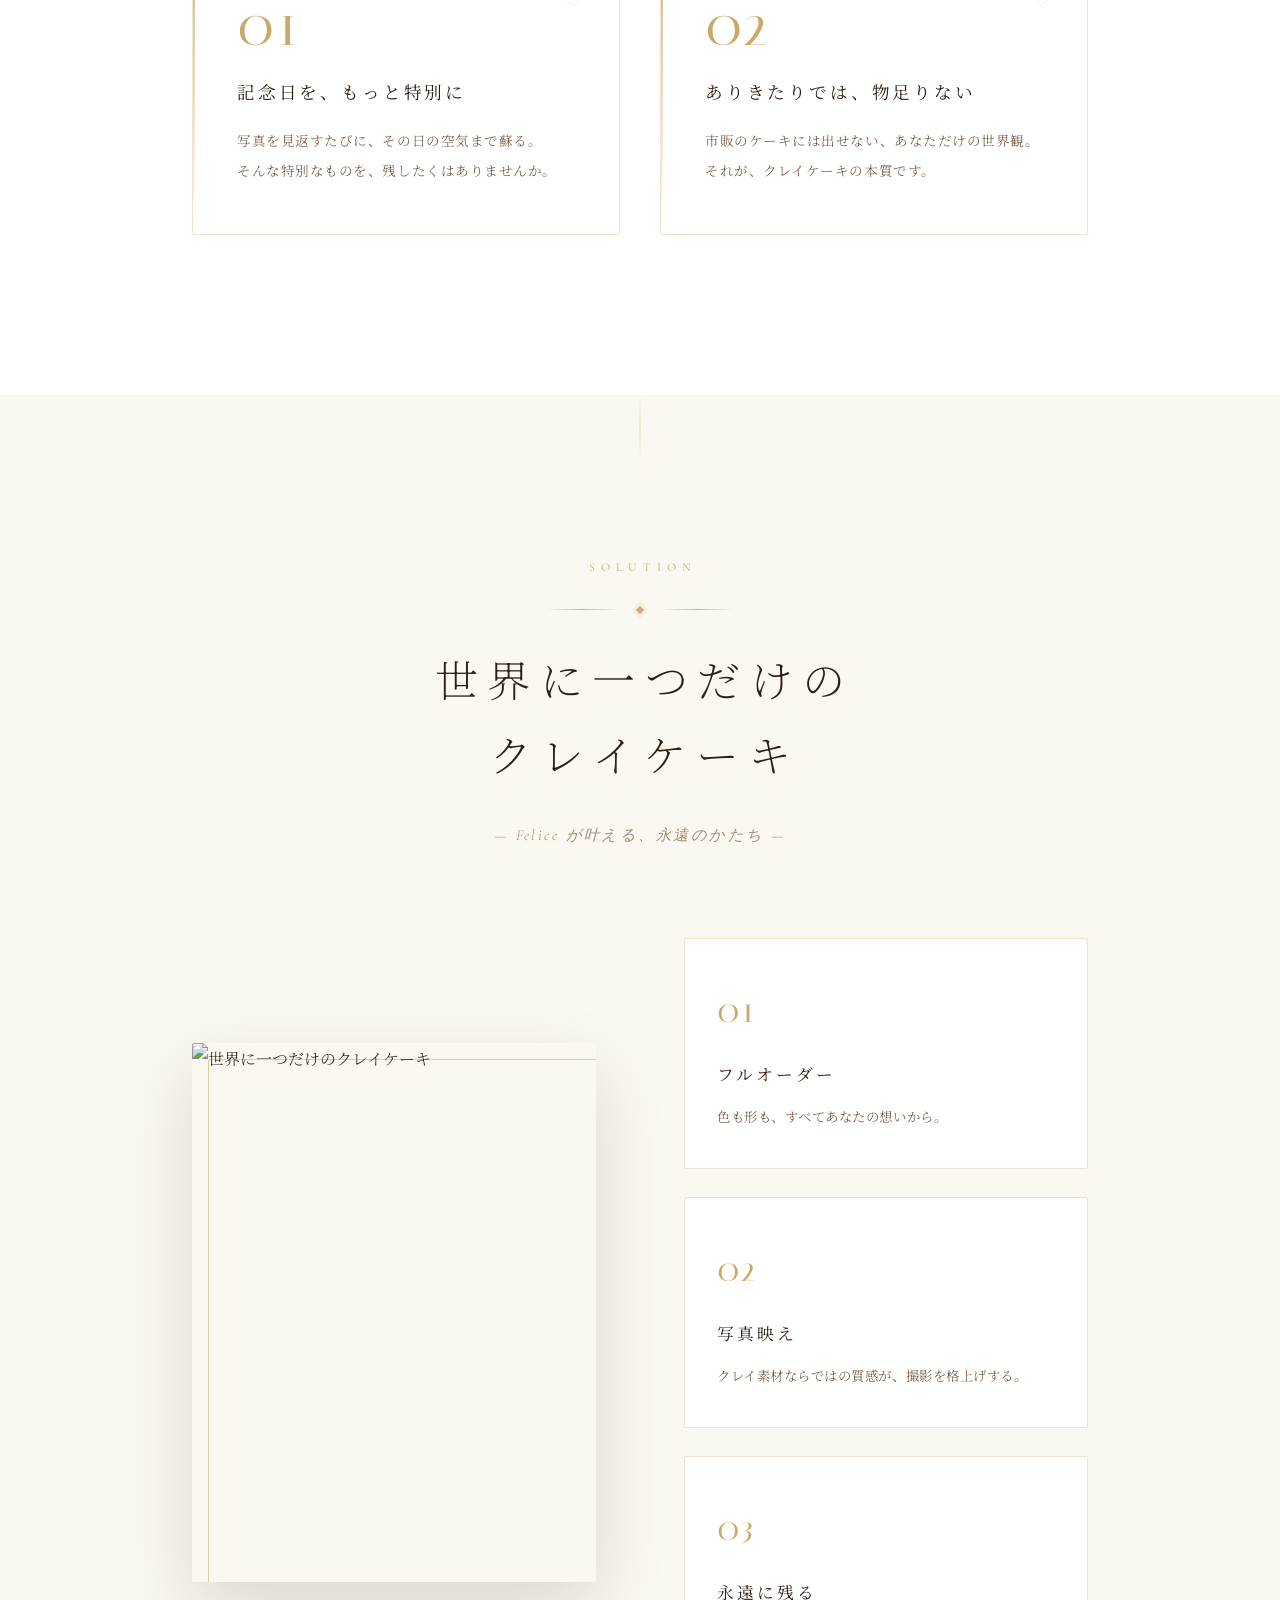
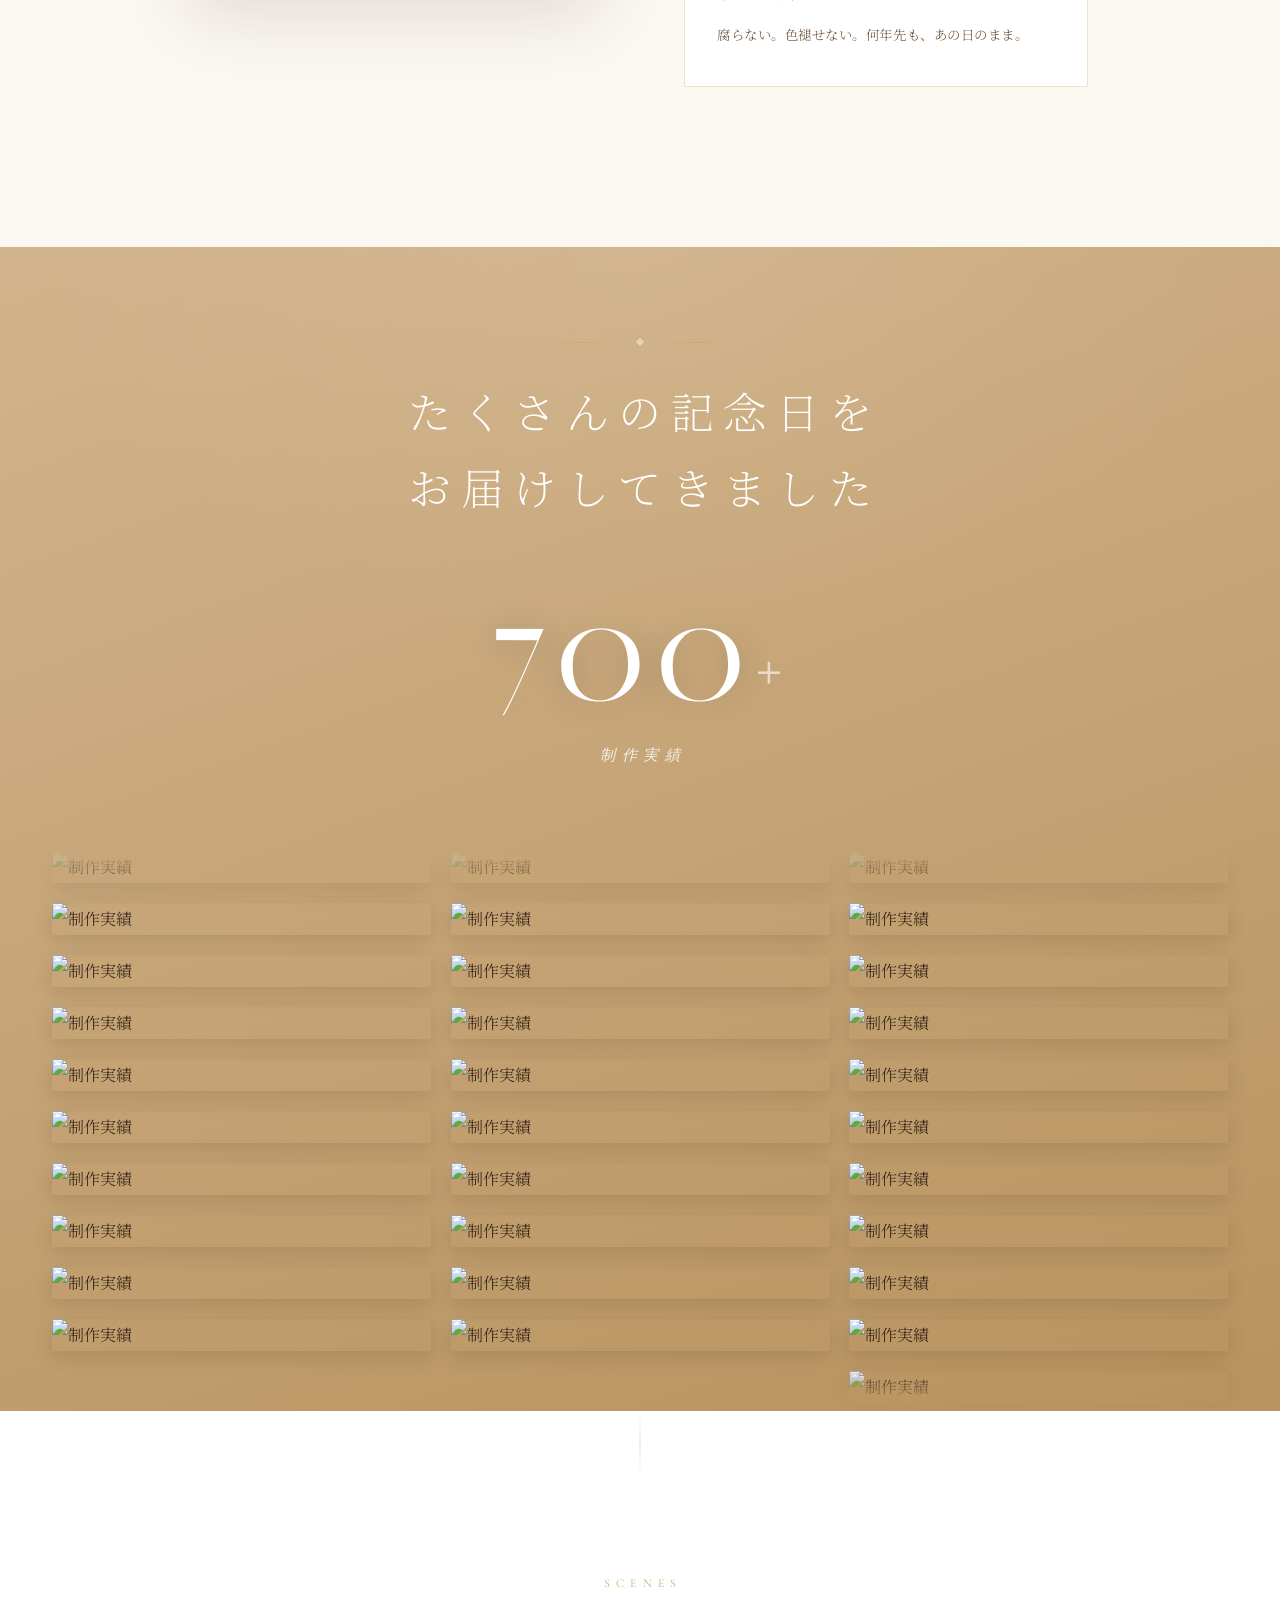
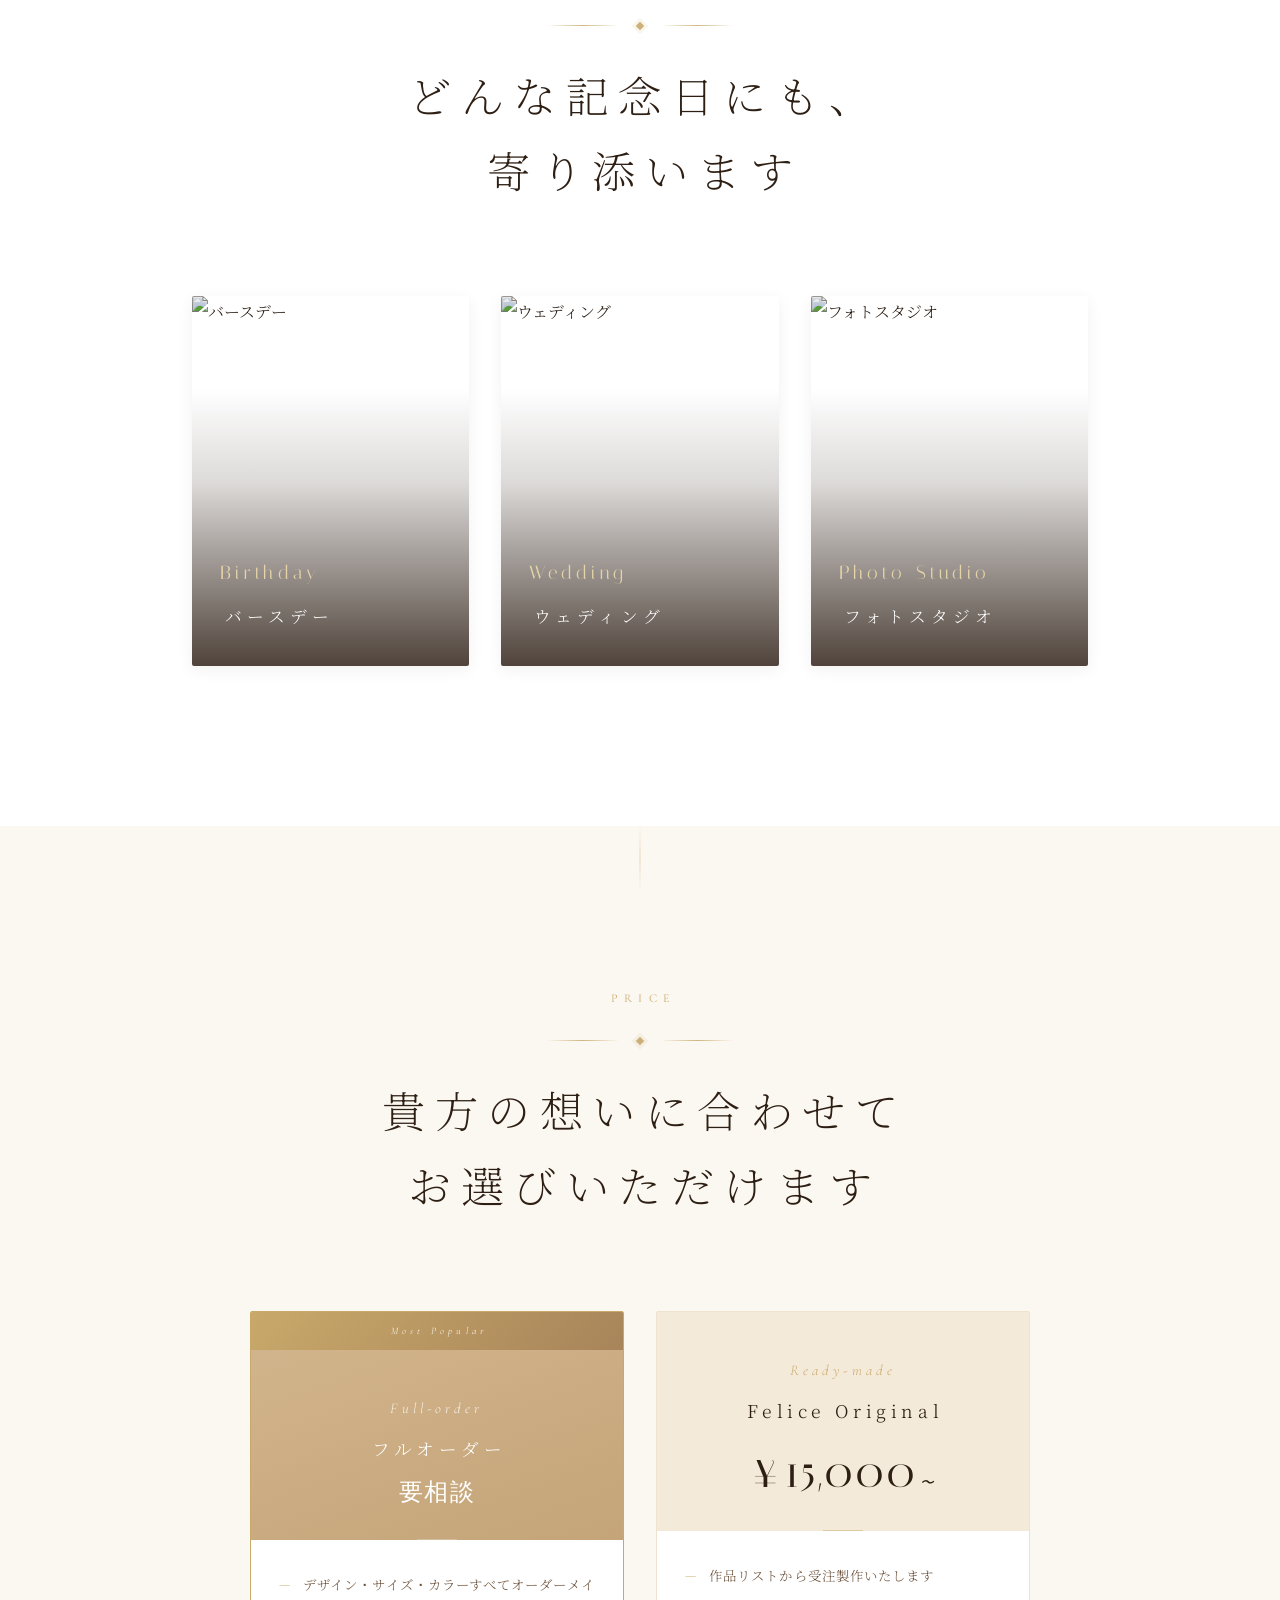
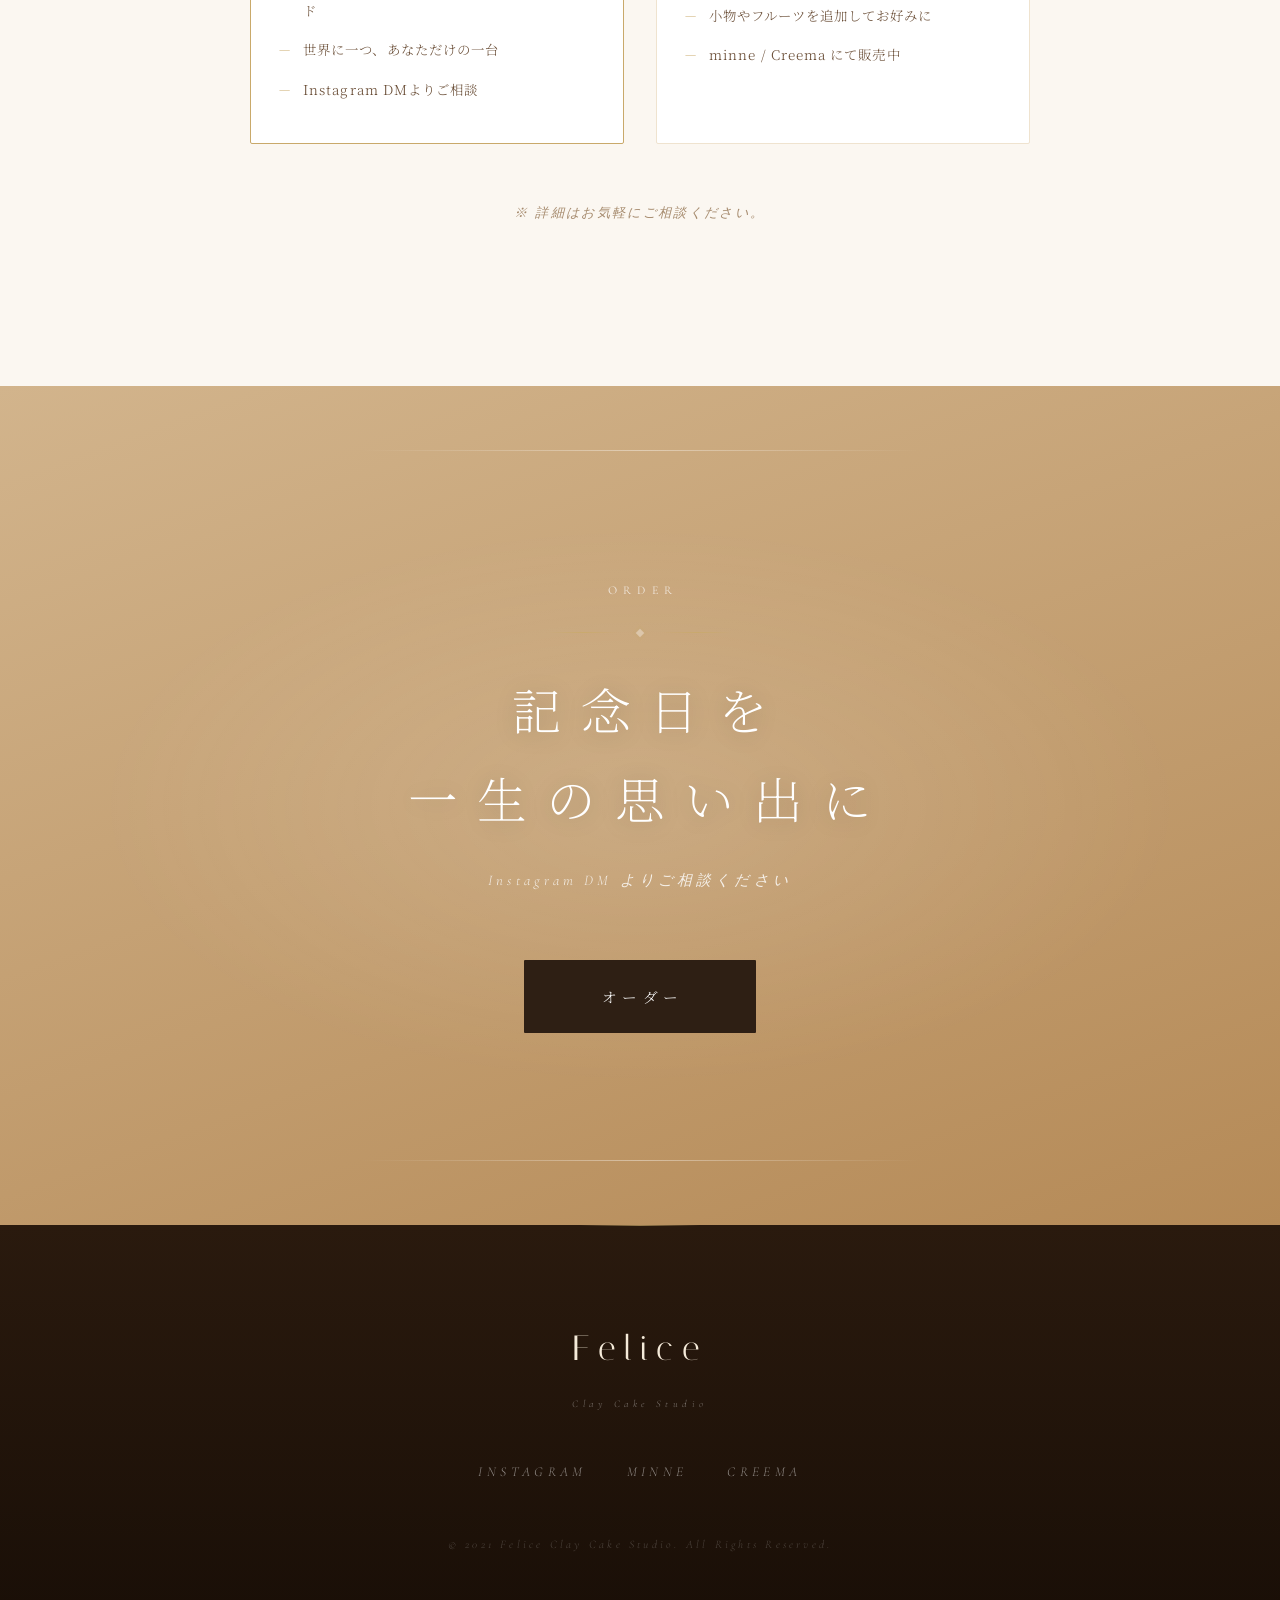
==== commit 42afed44: "Update index.html" ====
--- a/index.html
+++ b/index.html
@@ -924,7 +924,7 @@
       <span class="label fade-up">Price</span>
       <div class="ornament fade-up delay-1"><div class="ornament-diamond"></div></div>
       <h2 class="section-title fade-up delay-2">
-        ご予算に合わせて<br>お選びください
+        貴方の想いに合わせて<br>お選びいただけます
       </h2>
 
       <div class="pricing-grid">
@@ -964,7 +964,7 @@
       </div>
 
       <p class="pricing-note fade-up">
-        ※ 表示価格はすべて参考値です。詳細はお気軽にご相談ください。
+        ※ 詳細はお気軽にご相談ください。
       </p>
     </div>
   </section>
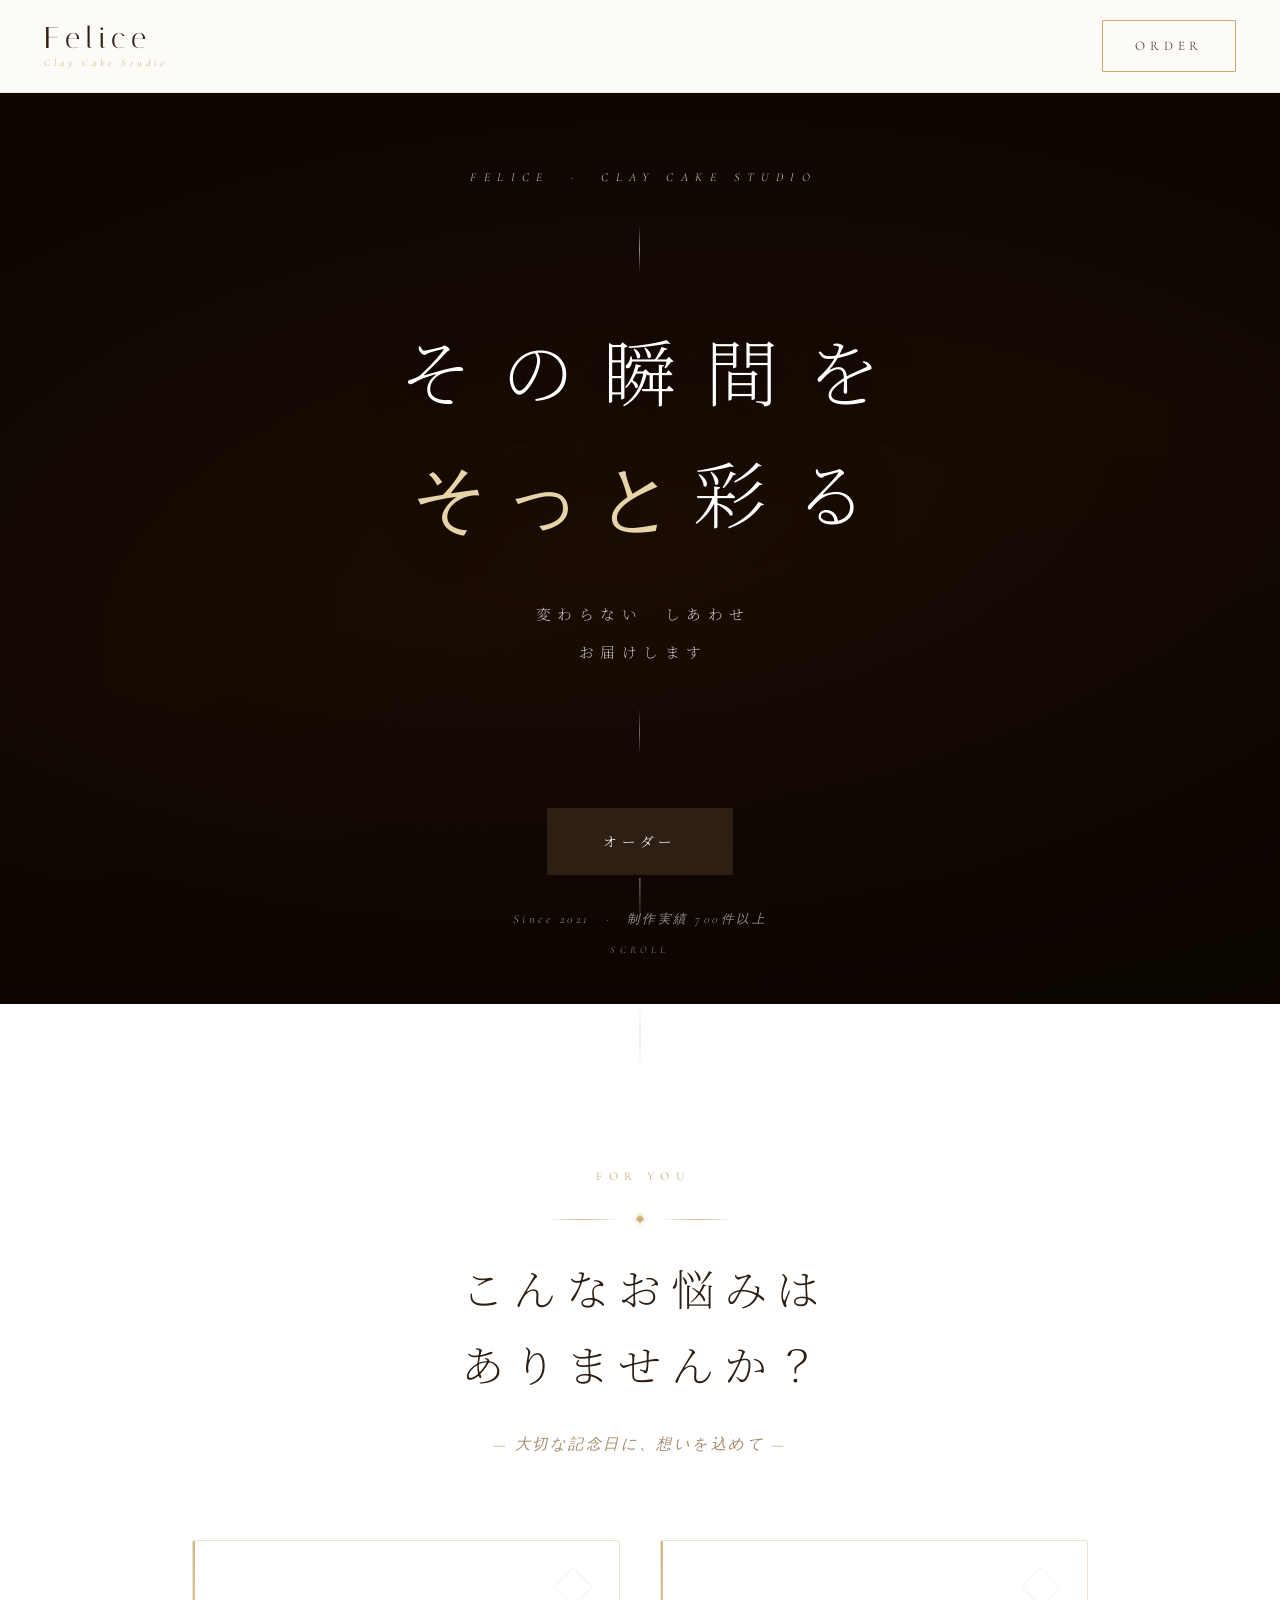
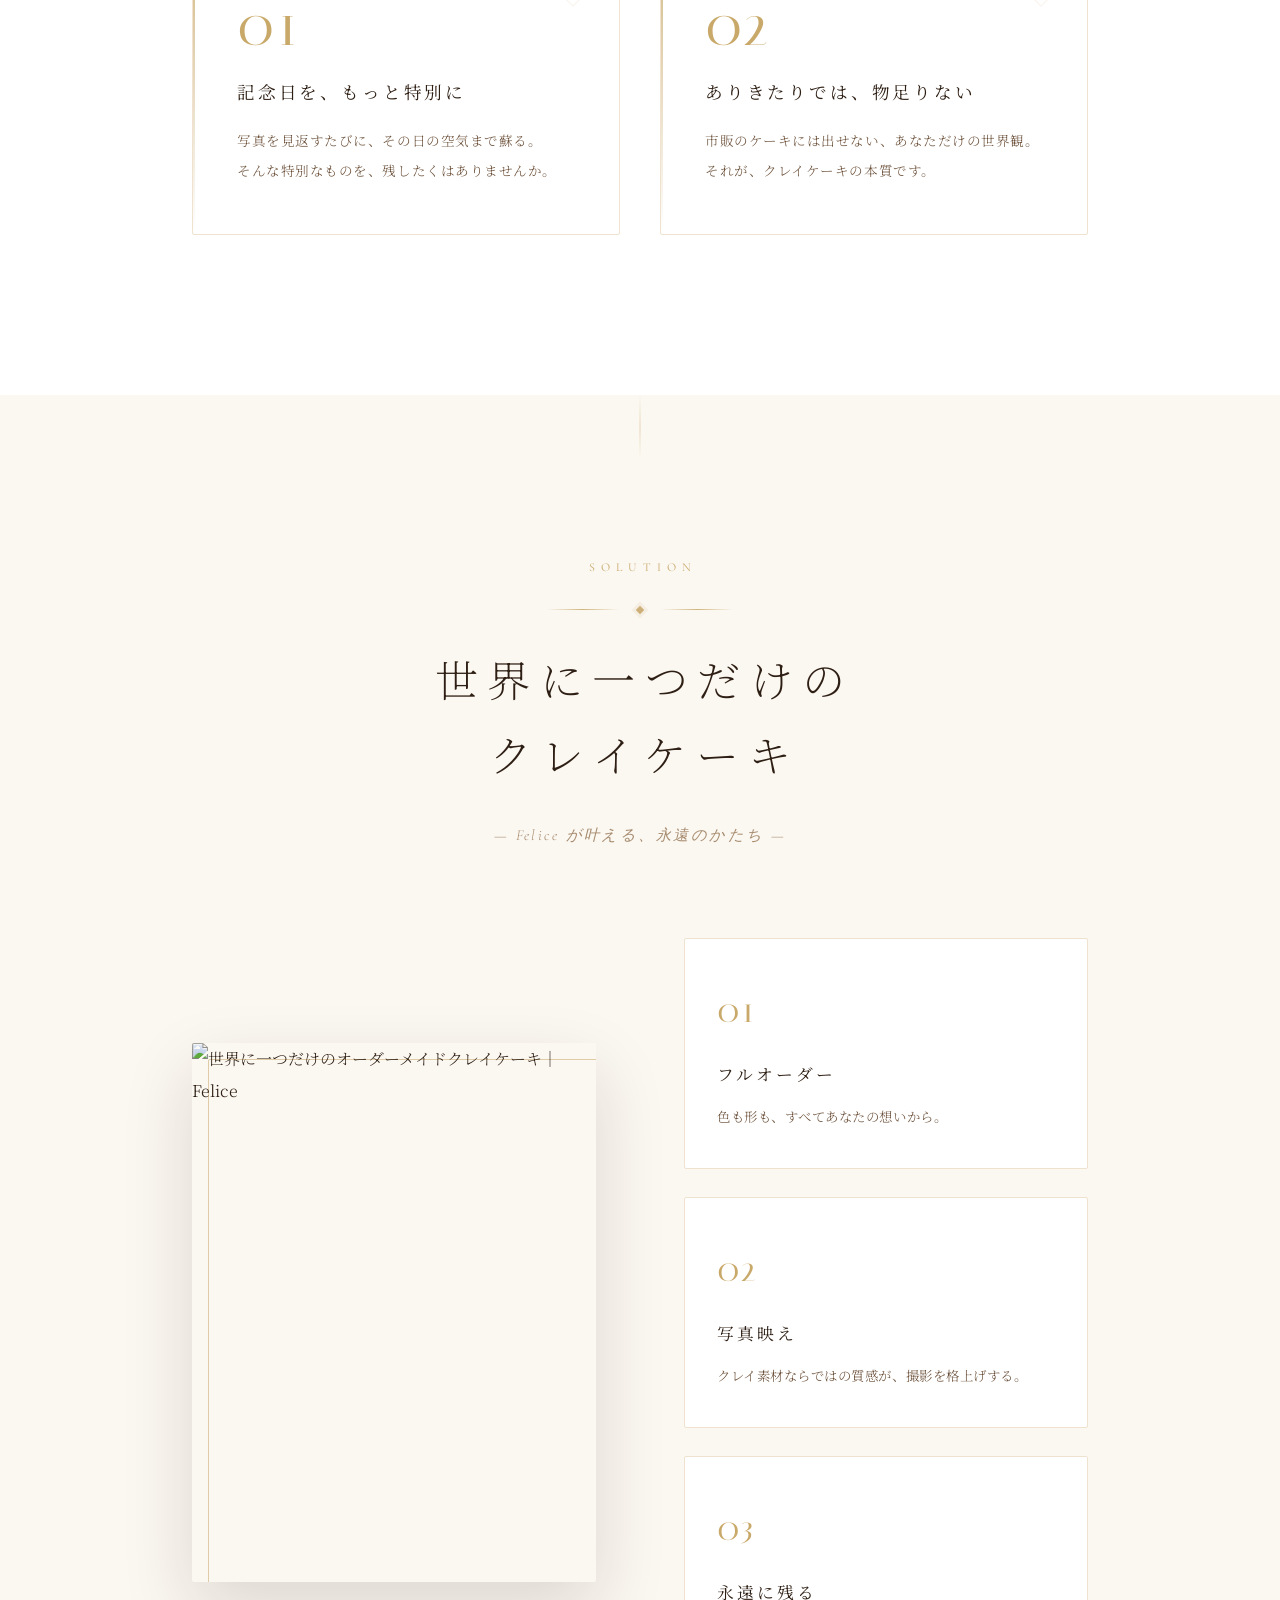
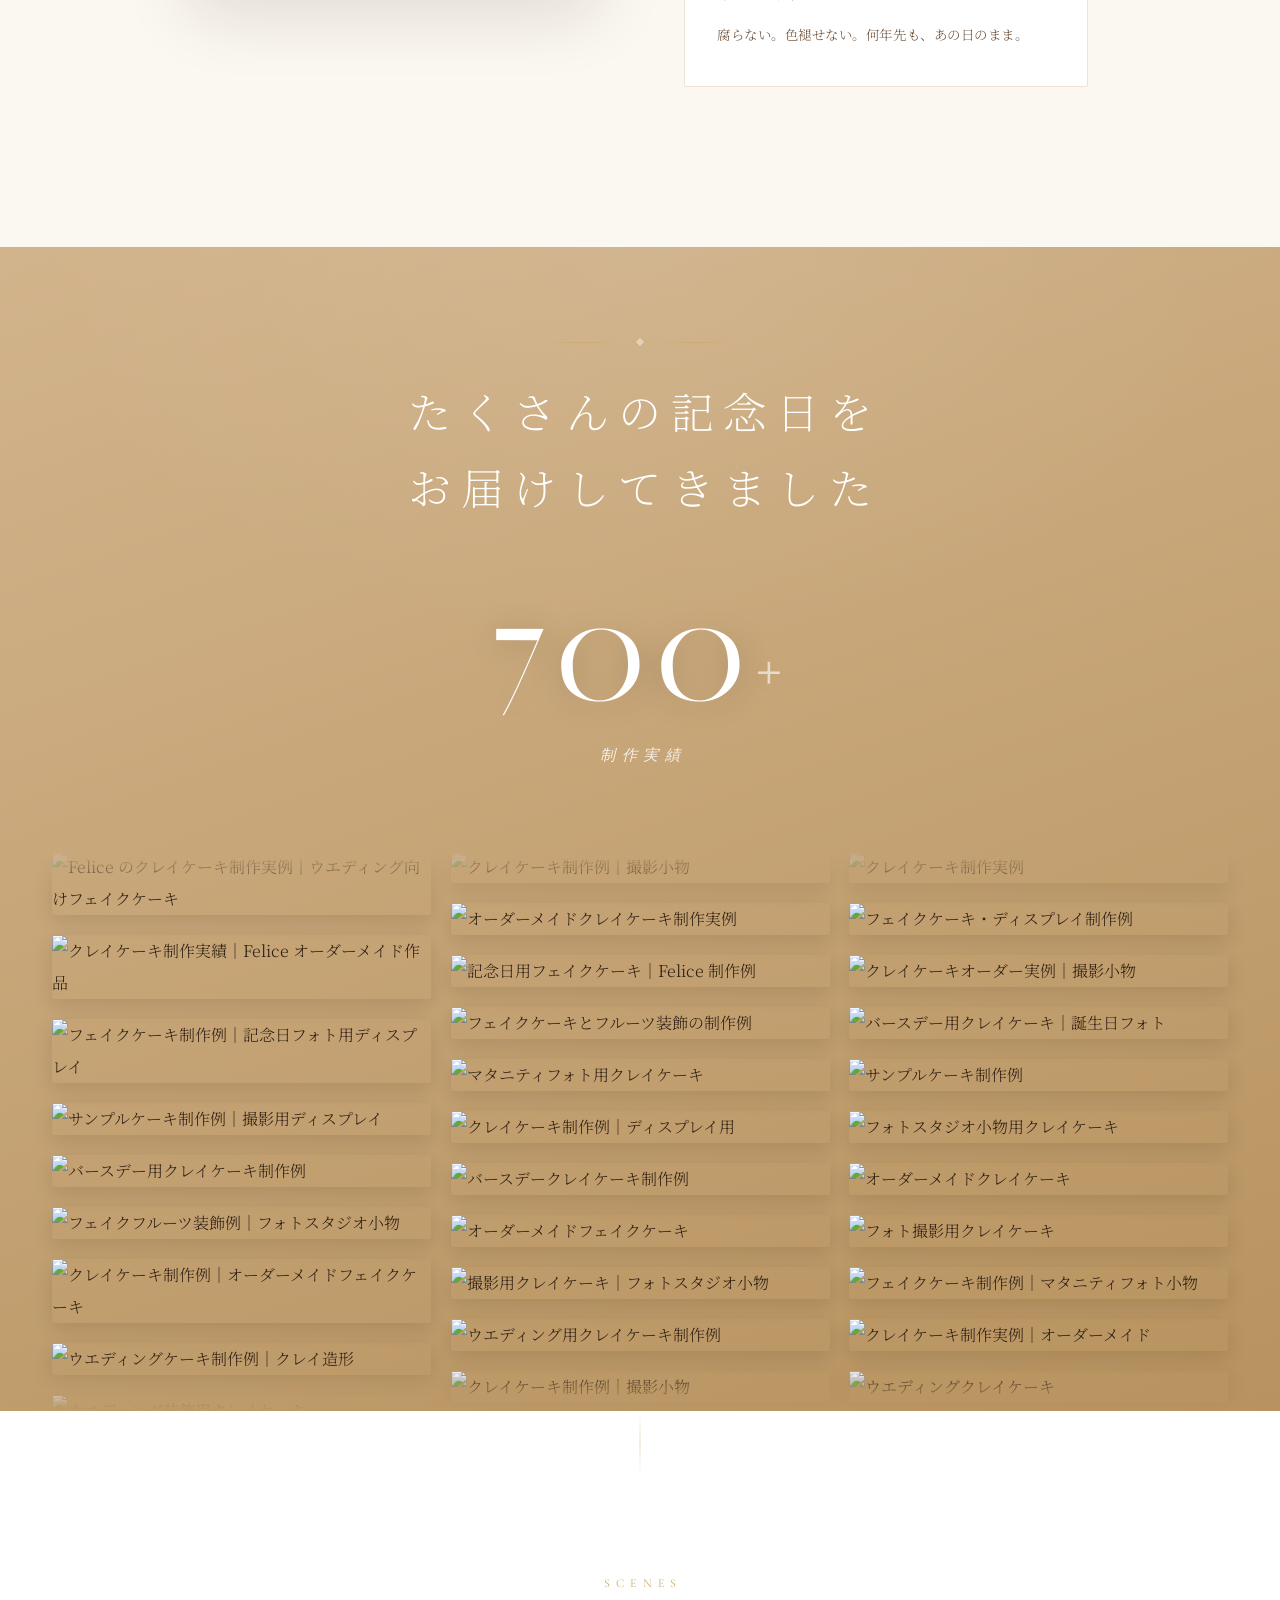
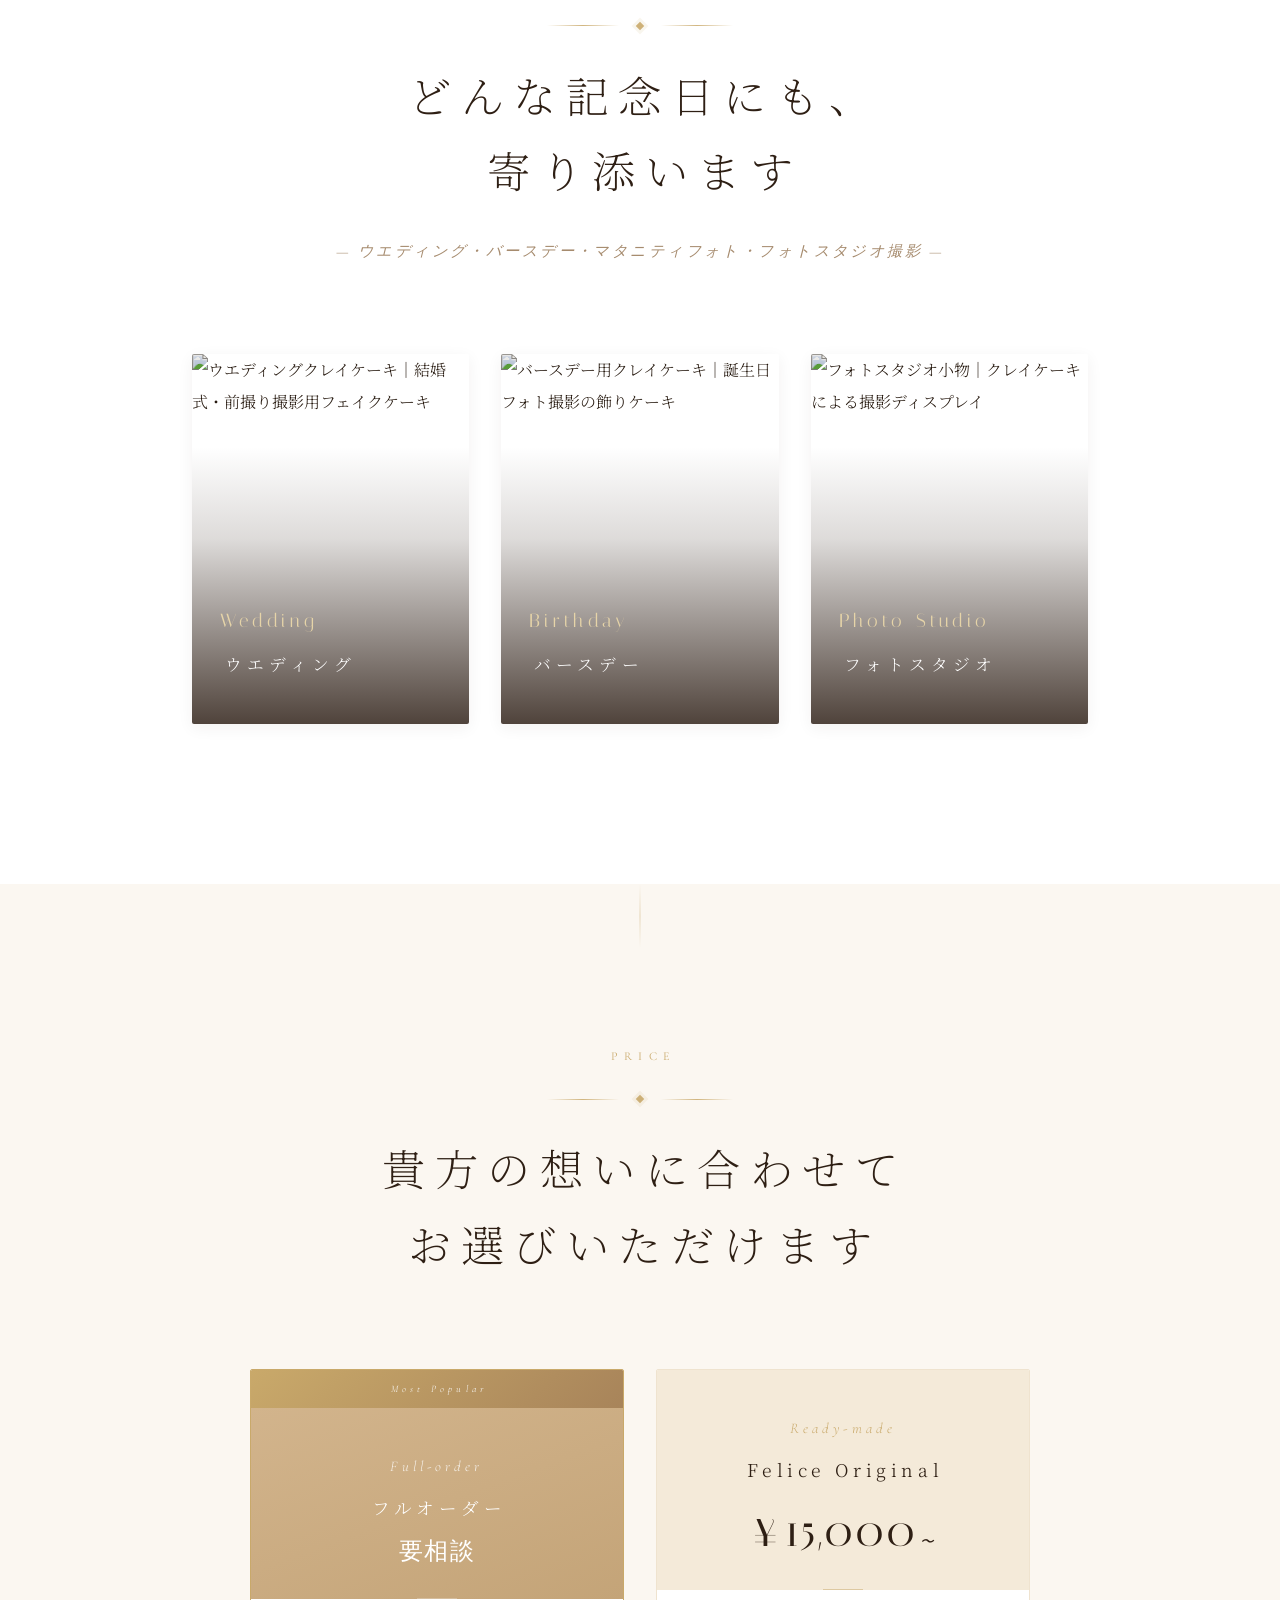
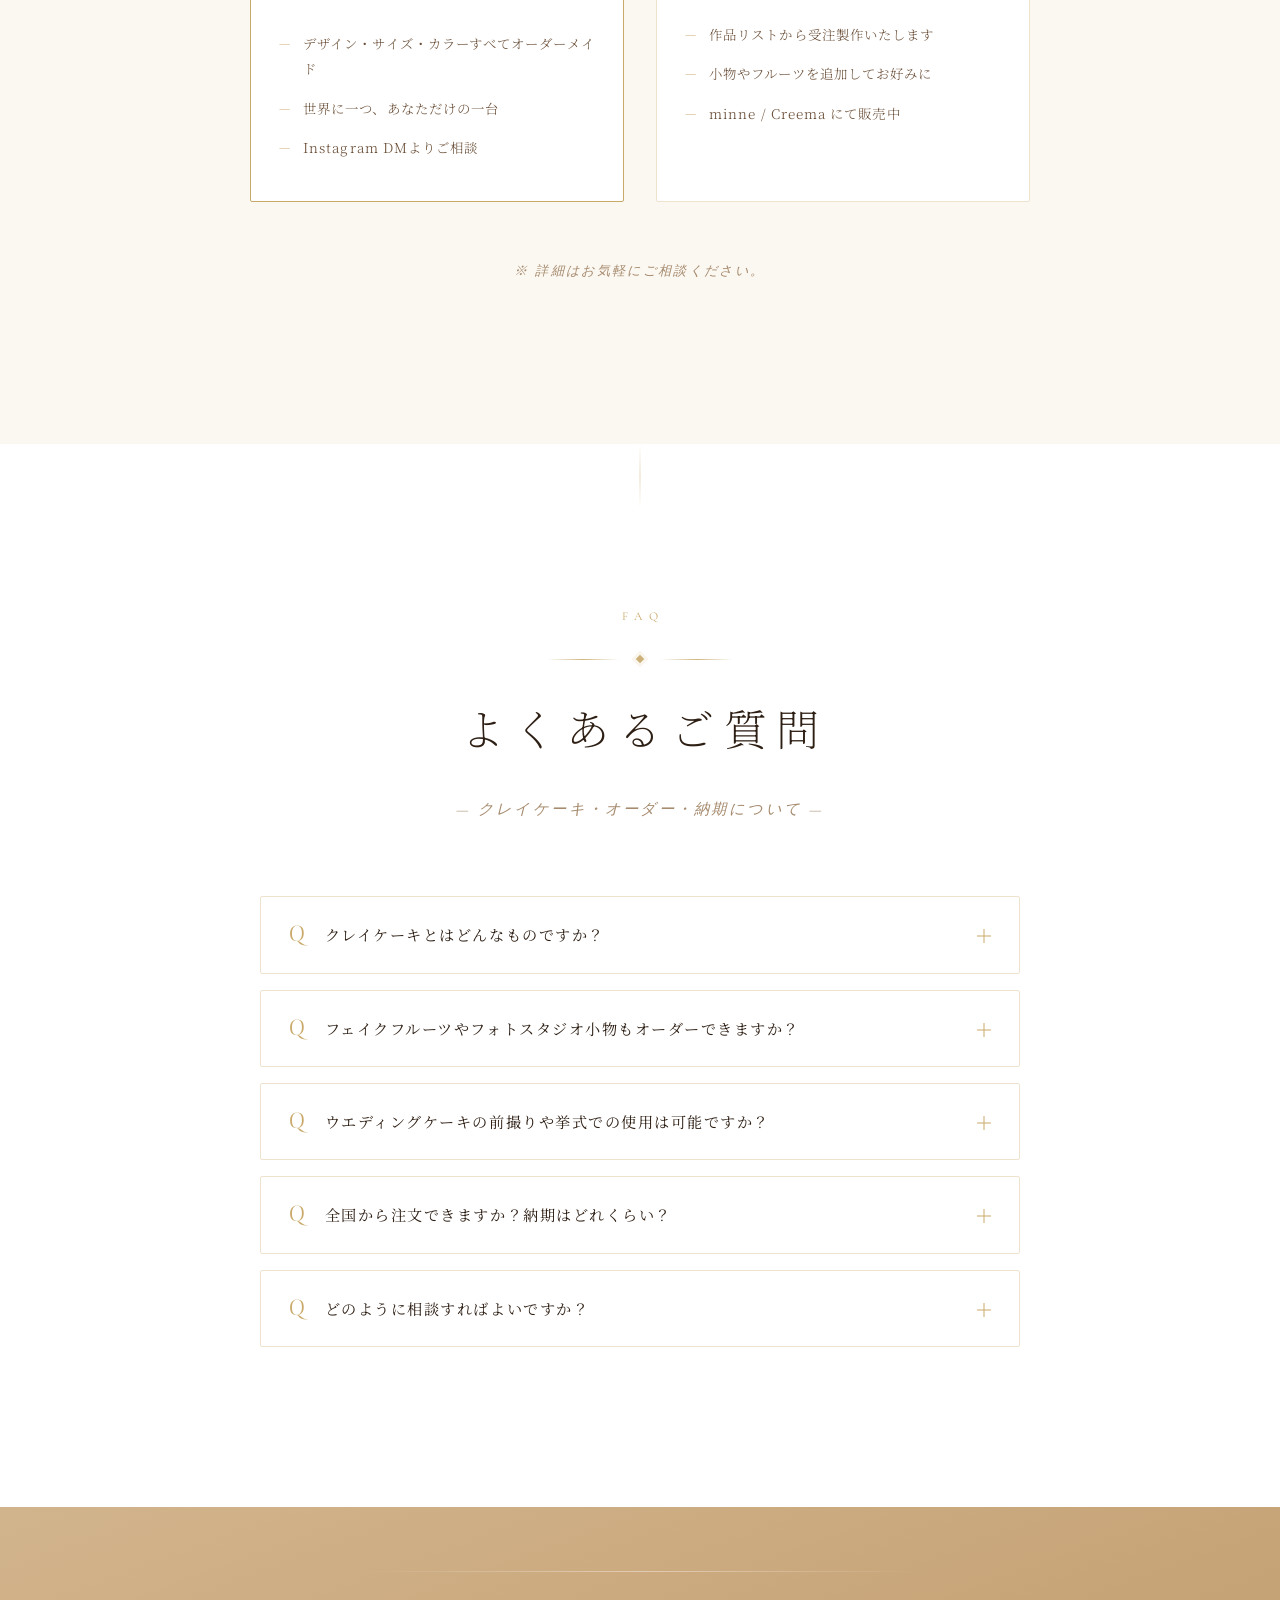
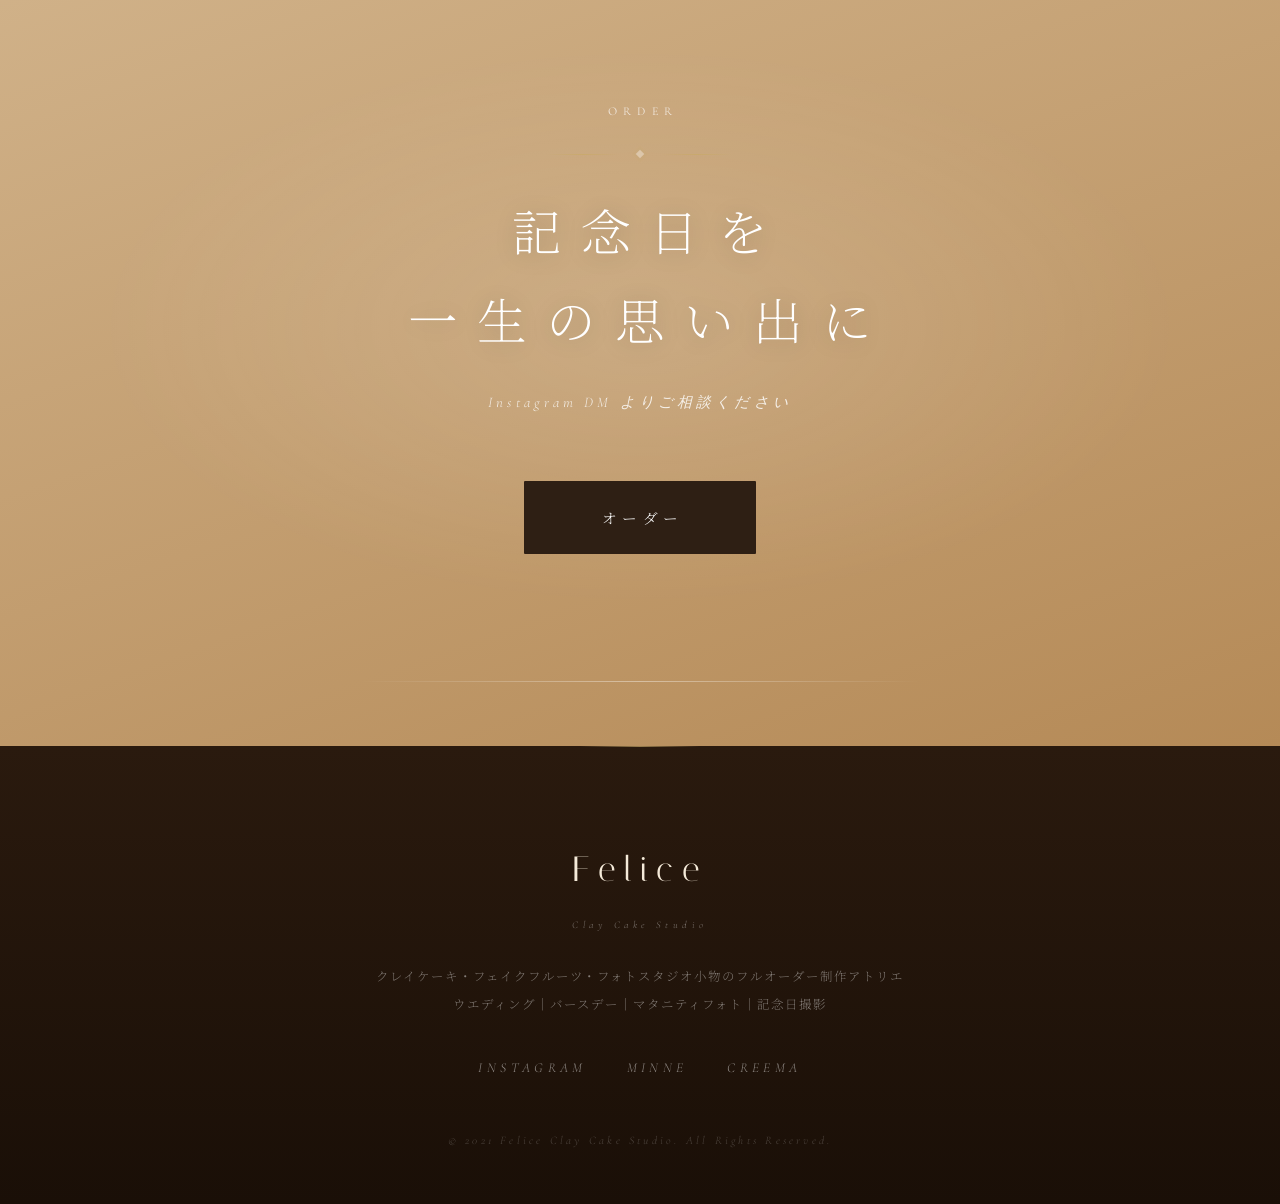
==== commit bae108f3: "グーグルサーチコンソール登録及びSEO強化" ====
--- a/index.html
+++ b/index.html
@@ -3,8 +3,37 @@
 <head>
   <meta charset="UTF-8">
   <meta name="viewport" content="width=device-width, initial-scale=1.0">
-  <title>Felice | Clay Cake Studio</title>
-  <meta name="description" content="世界に一つだけのクレイケーキ。記念日を、一生の思い出に。フルオーダー受付中。制作実績700件以上。">
+  <meta name="format-detection" content="telephone=no">
+  <meta name="theme-color" content="#c9a96a">
+
+  <!-- ═══ Primary SEO ═══ -->
+  <title>クレイケーキ・フェイクフルーツ・フォト小物のフルオーダー | Felice｜制作実績700件以上</title>
+  <meta name="description" content="クレイケーキ専門アトリエ Felice。ウエディング・バースデー・フォトスタジオ小物のフルオーダー制作。世界に一つだけのクレイケーキ、フェイクフルーツ、撮影用ディスプレイ小物を承ります。制作実績700件以上・全国オンライン受付中。">
+  <meta name="keywords" content="クレイケーキ,フェイクケーキ,サンプルケーキ,飾りケーキ,ウエディングケーキ,バースデーケーキ,フェイクフルーツ,食品サンプル,フォトスタジオ小物,撮影小物,ディスプレイ,ウエディング装飾,マタニティフォト,記念日,フルオーダー,オーダーメイド,クレイアート,Felice">
+  <meta name="author" content="Felice Clay Cake Studio">
+  <meta name="robots" content="index,follow,max-image-preview:large,max-snippet:-1">
+  <meta name="googlebot" content="index,follow">
+  <link rel="canonical" href="https://felice-fakecake.com/">
+
+  <!-- ═══ Open Graph (Facebook / LINE / Pinterest) ═══ -->
+  <meta property="og:type" content="website">
+  <meta property="og:site_name" content="Felice｜Clay Cake Studio">
+  <meta property="og:title" content="クレイケーキ・フェイクフルーツ・フォト小物のフルオーダー | Felice">
+  <meta property="og:description" content="ウエディング・バースデー・フォトスタジオ向けの世界に一つだけのクレイケーキ、フェイクフルーツ、撮影用ディスプレイ小物をフルオーダー制作。制作実績700件以上。">
+  <meta property="og:url" content="https://felice-fakecake.com/">
+  <meta property="og:image" content="https://felice-fakecake.com/AF62A4D7-4936-40CD-A49C-6EF85D527675.jpg">
+  <meta property="og:image:width" content="1600">
+  <meta property="og:image:height" content="1200">
+  <meta property="og:image:alt" content="Felice のクレイケーキ制作実例｜ウエディング・バースデー向けフェイクケーキ">
+  <meta property="og:locale" content="ja_JP">
+
+  <!-- ═══ Twitter Card ═══ -->
+  <meta name="twitter:card" content="summary_large_image">
+  <meta name="twitter:title" content="クレイケーキ・フェイクフルーツ・フォト小物のフルオーダー | Felice">
+  <meta name="twitter:description" content="ウエディング・バースデー・フォトスタジオ向けの世界に一つだけのクレイケーキをフルオーダー制作。制作実績700件以上。">
+  <meta name="twitter:image" content="https://felice-fakecake.com/AF62A4D7-4936-40CD-A49C-6EF85D527675.jpg">
+  <meta name="twitter:image:alt" content="Felice のクレイケーキ制作実例">
+
   <link rel="preconnect" href="https://fonts.googleapis.com">
   <link rel="preconnect" href="https://fonts.gstatic.com" crossorigin>
   <link href="https://fonts.googleapis.com/css2?family=Cormorant+Garamond:ital,wght@0,300;0,400;0,500;0,600;1,300;1,400;1,600&family=Italiana&family=Noto+Serif+JP:wght@200;300;400;500;600&display=swap" rel="stylesheet">
@@ -12,6 +41,94 @@
   <!-- Preload critical hero poster (video fallback) and solution image -->
   <link rel="preload" as="image" href="AF62A4D7-4936-40CD-A49C-6EF85D527675.jpg" fetchpriority="high">
   <link rel="preload" as="image" href="LINE_ALBUM_ケーキ_260403_3.webp" type="image/webp">
+
+  <!-- ═══ Structured Data (JSON-LD) ═══ -->
+  <script type="application/ld+json">
+  {
+    "@context": "https://schema.org",
+    "@graph": [
+      {
+        "@type": "Organization",
+        "@id": "https://felice-fakecake.com/#organization",
+        "name": "Felice Clay Cake Studio",
+        "alternateName": ["Felice", "フェリーチェ"],
+        "url": "https://felice-fakecake.com/",
+        "logo": "https://felice-fakecake.com/AF62A4D7-4936-40CD-A49C-6EF85D527675.jpg",
+        "image": "https://felice-fakecake.com/AF62A4D7-4936-40CD-A49C-6EF85D527675.jpg",
+        "description": "クレイケーキ・フェイクフルーツ・フォトスタジオ小物のフルオーダー制作アトリエ。ウエディングやバースデー、マタニティフォトなど記念日の撮影演出に最適なディスプレイを承ります。",
+        "foundingDate": "2021",
+        "areaServed": { "@type": "Country", "name": "日本" },
+        "sameAs": [
+          "https://www.instagram.com/felice.fakecake",
+          "https://minne.com/@felice-3674",
+          "https://www.creema.jp/c/felice_fakecake"
+        ]
+      },
+      {
+        "@type": "WebSite",
+        "@id": "https://felice-fakecake.com/#website",
+        "url": "https://felice-fakecake.com/",
+        "name": "Felice｜クレイケーキ専門アトリエ",
+        "inLanguage": "ja",
+        "publisher": { "@id": "https://felice-fakecake.com/#organization" }
+      },
+      {
+        "@type": "Service",
+        "@id": "https://felice-fakecake.com/#service-fullorder",
+        "serviceType": "クレイケーキ フルオーダー制作",
+        "name": "クレイケーキ・フェイクフルーツ・フォト小物のフルオーダー",
+        "description": "ウエディングケーキ、バースデーケーキ、マタニティフォト用ディスプレイ、フェイクフルーツ、フォトスタジオ小物など、撮影・装飾目的の造形物をオーダーメイドで制作します。色・サイズ・デザインを完全オーダー可能。",
+        "provider": { "@id": "https://felice-fakecake.com/#organization" },
+        "areaServed": { "@type": "Country", "name": "日本" },
+        "offers": { "@type": "Offer", "priceCurrency": "JPY", "description": "要相談（Instagram DMよりお問い合わせ）" },
+        "category": ["クレイケーキ","フェイクフルーツ","フォトスタジオ小物","ウエディング装飾","バースデー装飾"]
+      },
+      {
+        "@type": "Product",
+        "@id": "https://felice-fakecake.com/#product-ready",
+        "name": "Felice Original クレイケーキ（既製品）",
+        "description": "Felice が厳選した完成品のクレイケーキ。そのままお届けできる撮影・ディスプレイ向けフェイクケーキ。",
+        "brand": { "@id": "https://felice-fakecake.com/#organization" },
+        "category": "クレイケーキ",
+        "image": "https://felice-fakecake.com/LINE_ALBUM_ケーキ_260403_3.jpg",
+        "offers": {
+          "@type": "Offer",
+          "priceCurrency": "JPY",
+          "price": "15000",
+          "priceValidUntil": "2026-12-31",
+          "availability": "https://schema.org/InStock",
+          "url": "https://minne.com/@felice-3674"
+        }
+      },
+      {
+        "@type": "FAQPage",
+        "@id": "https://felice-fakecake.com/#faq",
+        "mainEntity": [
+          {
+            "@type": "Question",
+            "name": "クレイケーキとはどんなものですか？",
+            "acceptedAnswer": { "@type": "Answer", "text": "クレイケーキとは粘土（クレイ）素材で作られた食べられないフェイクのケーキです。腐らず色褪せず、結婚式や誕生日・マタニティフォト・フォトスタジオ撮影の演出に繰り返しご利用いただけます。" }
+          },
+          {
+            "@type": "Question",
+            "name": "フェイクフルーツやフォトスタジオ小物もオーダーできますか？",
+            "acceptedAnswer": { "@type": "Answer", "text": "はい。Felice ではクレイケーキのほか、撮影演出向けのフェイクフルーツ、ウエディング装飾、フォトスタジオ小物のフルオーダー制作を承っております。Instagram DMよりご相談ください。" }
+          },
+          {
+            "@type": "Question",
+            "name": "全国から注文できますか？",
+            "acceptedAnswer": { "@type": "Answer", "text": "はい、日本全国から受け付けております。実店舗は持たずオンライン（Instagram・minne・Creema）で受注しております。" }
+          },
+          {
+            "@type": "Question",
+            "name": "納期はどれくらいですか？",
+            "acceptedAnswer": { "@type": "Answer", "text": "ご依頼内容により異なりますが、フルオーダーの場合は通常3〜6週間ほど頂戴しております。ご希望日が決まっている場合はお早めにご相談ください。" }
+          }
+        ]
+      }
+    ]
+  }
+  </script>
   <style>
 
     /* ── Reset ── */
@@ -414,7 +531,17 @@
     .scene-ja {
       font-family: 'Noto Serif JP', serif; font-weight: 300; font-size: 1.05rem;
       letter-spacing: .3em; color: var(--white);
-      padding-left: .3em;
+      padding-left: .3em; margin: 0;
+    }
+    .scene-desc {
+      margin-top: 10px; font-family: 'Noto Serif JP', serif; font-weight: 300;
+      font-size: .72rem; letter-spacing: .1em; line-height: 1.8;
+      color: rgba(255,255,255,.78); max-height: 0; overflow: hidden;
+      opacity: 0; transform: translateY(8px);
+      transition: max-height .7s var(--ease-lux), opacity .6s var(--ease-lux), transform .6s var(--ease-lux);
+    }
+    .scene-card:hover .scene-desc {
+      max-height: 120px; opacity: 1; transform: translateY(0);
     }
 
     /* ── PRICING ── */
@@ -472,6 +599,45 @@
     .pricing-note {
       margin-top: 56px; text-align: center; font-family: 'Cormorant Garamond', serif;
       font-style: italic; font-size: .82rem; color: var(--text-soft); letter-spacing: .18em;
+    }
+
+    /* ── FAQ ── */
+    .faq-list {
+      margin-top: 72px; max-width: 760px; margin-left: auto; margin-right: auto;
+      display: flex; flex-direction: column; gap: 16px;
+    }
+    .faq-item {
+      border: 1px solid var(--border-soft); border-radius: 2px; background: var(--white);
+      transition: border-color .55s var(--ease-lux), box-shadow .55s var(--ease-lux);
+    }
+    .faq-item[open] { border-color: var(--champagne-light); box-shadow: var(--shadow-sm); }
+    .faq-item summary {
+      list-style: none; cursor: pointer; padding: 24px 28px;
+      display: flex; align-items: flex-start; gap: 18px;
+      font-family: 'Noto Serif JP', serif; font-weight: 400;
+      font-size: .95rem; letter-spacing: .1em; line-height: 1.8; color: var(--text);
+    }
+    .faq-item summary::-webkit-details-marker { display: none; }
+    .faq-q {
+      font-family: 'Italiana', serif; font-size: 1.4rem; color: var(--champagne);
+      line-height: 1; margin-top: 2px; flex-shrink: 0;
+    }
+    .faq-title { flex: 1; }
+    .faq-icon {
+      flex-shrink: 0; width: 14px; height: 14px; position: relative; margin-top: 8px;
+      transition: transform .45s var(--ease-lux);
+    }
+    .faq-icon::before, .faq-icon::after {
+      content: ''; position: absolute; background: var(--champagne);
+      top: 50%; left: 50%;
+    }
+    .faq-icon::before { width: 14px; height: 1px; transform: translate(-50%,-50%); }
+    .faq-icon::after  { width: 1px; height: 14px; transform: translate(-50%,-50%); transition: transform .45s var(--ease-lux); }
+    .faq-item[open] .faq-icon::after { transform: translate(-50%,-50%) rotate(90deg); opacity: 0; }
+    .faq-answer {
+      padding: 0 28px 26px 66px;
+      font-size: .82rem; font-weight: 300; line-height: 2.1; color: var(--text-mid);
+      letter-spacing: .06em;
     }
 
     /* ── ORDER CTA ── */
@@ -543,8 +709,13 @@
       font-size: .64rem; font-weight: 300; font-style: italic; letter-spacing: .44em;
       color: rgba(255,255,255,.4); margin-top: 10px;
     }
+    .footer-tagline {
+      margin-top: 28px; font-family: 'Noto Serif JP', serif; font-weight: 200;
+      font-size: .78rem; letter-spacing: .16em; line-height: 2.2;
+      color: rgba(255,255,255,.45);
+    }
     .footer-links {
-      display: flex; justify-content: center; gap: 36px; margin-top: 40px; flex-wrap: wrap;
+      display: flex; justify-content: center; gap: 36px; margin-top: 32px; flex-wrap: wrap;
     }
     .footer-links a {
       position: relative;
@@ -753,7 +924,7 @@
 
       <div class="solution-layout">
         <div class="solution-image fade-left">
-          <picture><source srcset="LINE_ALBUM_ケーキ_260403_3.webp" type="image/webp"><img src="LINE_ALBUM_ケーキ_260403_3.jpg" alt="世界に一つだけのクレイケーキ" loading="eager" decoding="async" fetchpriority="high"></picture>
+          <picture><source srcset="LINE_ALBUM_ケーキ_260403_3.webp" type="image/webp"><img src="LINE_ALBUM_ケーキ_260403_3.jpg" alt="世界に一つだけのオーダーメイドクレイケーキ｜Felice" loading="eager" decoding="async" fetchpriority="high"></picture>
         </div>
         <div class="solution-points">
           <div class="solution-point fade-right delay-1">
@@ -803,79 +974,79 @@
       <div class="masonry-track">
         <!-- col 1 (10 unique) -->
         <div class="masonry-col">
-          <picture><source srcset="AF62A4D7-4936-40CD-A49C-6EF85D527675.webp" type="image/webp"><img src="AF62A4D7-4936-40CD-A49C-6EF85D527675.jpg" alt="制作実績" loading="lazy" decoding="async"></picture>
-          <picture><source srcset="49DC7FCA-00A7-41A6-9B98-FD62F042FA0A.webp" type="image/webp"><img src="49DC7FCA-00A7-41A6-9B98-FD62F042FA0A.jpg" alt="制作実績" loading="lazy" decoding="async"></picture>
-          <picture><source srcset="C9D753F9-B537-4319-9048-CC3AE9D389EC.webp" type="image/webp"><img src="C9D753F9-B537-4319-9048-CC3AE9D389EC.jpg" alt="制作実績" loading="lazy" decoding="async"></picture>
-          <picture><source srcset="1488C032-1AB4-4A9C-B1A5-8A62ECC1CB80.webp" type="image/webp"><img src="1488C032-1AB4-4A9C-B1A5-8A62ECC1CB80.jpg" alt="制作実績" loading="lazy" decoding="async"></picture>
-          <picture><source srcset="3ADB4CAB-09D1-4598-B3BB-E1CD3FDE01C2.webp" type="image/webp"><img src="3ADB4CAB-09D1-4598-B3BB-E1CD3FDE01C2.jpg" alt="制作実績" loading="lazy" decoding="async"></picture>
-          <picture><source srcset="S__29360139.webp" type="image/webp"><img src="S__29360139.jpg" alt="制作実績" loading="lazy" decoding="async"></picture>
-          <picture><source srcset="LINE_ALBUM_ケーキ_260403_1.webp" type="image/webp"><img src="LINE_ALBUM_ケーキ_260403_1.jpg" alt="制作実績" loading="lazy" decoding="async"></picture>
-          <picture><source srcset="LINE_ALBUM_ケーキ_260403_5.webp" type="image/webp"><img src="LINE_ALBUM_ケーキ_260403_5.jpg" alt="制作実績" loading="lazy" decoding="async"></picture>
-          <picture><source srcset="LINE_ALBUM_ウェディング系_260403_4.webp" type="image/webp"><img src="LINE_ALBUM_ウェディング系_260403_4.jpg" alt="制作実績" loading="lazy" decoding="async"></picture>
-          <picture><source srcset="LINE_ALBUM_ウェディング系_260403_5.webp" type="image/webp"><img src="LINE_ALBUM_ウェディング系_260403_5.jpg" alt="制作実績" loading="lazy" decoding="async"></picture>
+          <picture><source srcset="AF62A4D7-4936-40CD-A49C-6EF85D527675.webp" type="image/webp"><img src="AF62A4D7-4936-40CD-A49C-6EF85D527675.jpg" alt="Felice のクレイケーキ制作実例｜ウエディング向けフェイクケーキ" loading="lazy" decoding="async"></picture>
+          <picture><source srcset="49DC7FCA-00A7-41A6-9B98-FD62F042FA0A.webp" type="image/webp"><img src="49DC7FCA-00A7-41A6-9B98-FD62F042FA0A.jpg" alt="クレイケーキ制作実績｜Felice オーダーメイド作品" loading="lazy" decoding="async"></picture>
+          <picture><source srcset="C9D753F9-B537-4319-9048-CC3AE9D389EC.webp" type="image/webp"><img src="C9D753F9-B537-4319-9048-CC3AE9D389EC.jpg" alt="フェイクケーキ制作例｜記念日フォト用ディスプレイ" loading="lazy" decoding="async"></picture>
+          <picture><source srcset="1488C032-1AB4-4A9C-B1A5-8A62ECC1CB80.webp" type="image/webp"><img src="1488C032-1AB4-4A9C-B1A5-8A62ECC1CB80.jpg" alt="サンプルケーキ制作例｜撮影用ディスプレイ" loading="lazy" decoding="async"></picture>
+          <picture><source srcset="3ADB4CAB-09D1-4598-B3BB-E1CD3FDE01C2.webp" type="image/webp"><img src="3ADB4CAB-09D1-4598-B3BB-E1CD3FDE01C2.jpg" alt="バースデー用クレイケーキ制作例" loading="lazy" decoding="async"></picture>
+          <picture><source srcset="S__29360139.webp" type="image/webp"><img src="S__29360139.jpg" alt="フェイクフルーツ装飾例｜フォトスタジオ小物" loading="lazy" decoding="async"></picture>
+          <picture><source srcset="LINE_ALBUM_ケーキ_260403_1.webp" type="image/webp"><img src="LINE_ALBUM_ケーキ_260403_1.jpg" alt="クレイケーキ制作例｜オーダーメイドフェイクケーキ" loading="lazy" decoding="async"></picture>
+          <picture><source srcset="LINE_ALBUM_ケーキ_260403_5.webp" type="image/webp"><img src="LINE_ALBUM_ケーキ_260403_5.jpg" alt="ウエディングケーキ制作例｜クレイ造形" loading="lazy" decoding="async"></picture>
+          <picture><source srcset="LINE_ALBUM_ウェディング系_260403_4.webp" type="image/webp"><img src="LINE_ALBUM_ウェディング系_260403_4.jpg" alt="ウエディング装飾用クレイケーキ" loading="lazy" decoding="async"></picture>
+          <picture><source srcset="LINE_ALBUM_ウェディング系_260403_5.webp" type="image/webp"><img src="LINE_ALBUM_ウェディング系_260403_5.jpg" alt="ブライダル用フェイクケーキ制作実例" loading="lazy" decoding="async"></picture>
           <!-- duplicate for loop -->
-          <picture><source srcset="AF62A4D7-4936-40CD-A49C-6EF85D527675.webp" type="image/webp"><img src="AF62A4D7-4936-40CD-A49C-6EF85D527675.jpg" alt="" loading="lazy" decoding="async"></picture>
-          <picture><source srcset="49DC7FCA-00A7-41A6-9B98-FD62F042FA0A.webp" type="image/webp"><img src="49DC7FCA-00A7-41A6-9B98-FD62F042FA0A.jpg" alt="" loading="lazy" decoding="async"></picture>
-          <picture><source srcset="C9D753F9-B537-4319-9048-CC3AE9D389EC.webp" type="image/webp"><img src="C9D753F9-B537-4319-9048-CC3AE9D389EC.jpg" alt="" loading="lazy" decoding="async"></picture>
-          <picture><source srcset="1488C032-1AB4-4A9C-B1A5-8A62ECC1CB80.webp" type="image/webp"><img src="1488C032-1AB4-4A9C-B1A5-8A62ECC1CB80.jpg" alt="" loading="lazy" decoding="async"></picture>
-          <picture><source srcset="3ADB4CAB-09D1-4598-B3BB-E1CD3FDE01C2.webp" type="image/webp"><img src="3ADB4CAB-09D1-4598-B3BB-E1CD3FDE01C2.jpg" alt="" loading="lazy" decoding="async"></picture>
-          <picture><source srcset="S__29360139.webp" type="image/webp"><img src="S__29360139.jpg" alt="" loading="lazy" decoding="async"></picture>
-          <picture><source srcset="LINE_ALBUM_ケーキ_260403_1.webp" type="image/webp"><img src="LINE_ALBUM_ケーキ_260403_1.jpg" alt="" loading="lazy" decoding="async"></picture>
-          <picture><source srcset="LINE_ALBUM_ケーキ_260403_5.webp" type="image/webp"><img src="LINE_ALBUM_ケーキ_260403_5.jpg" alt="" loading="lazy" decoding="async"></picture>
-          <picture><source srcset="LINE_ALBUM_ウェディング系_260403_4.webp" type="image/webp"><img src="LINE_ALBUM_ウェディング系_260403_4.jpg" alt="" loading="lazy" decoding="async"></picture>
-          <picture><source srcset="LINE_ALBUM_ウェディング系_260403_5.webp" type="image/webp"><img src="LINE_ALBUM_ウェディング系_260403_5.jpg" alt="" loading="lazy" decoding="async"></picture>
+          <picture><source srcset="AF62A4D7-4936-40CD-A49C-6EF85D527675.webp" type="image/webp"><img src="AF62A4D7-4936-40CD-A49C-6EF85D527675.jpg" alt="Felice のクレイケーキ制作実例｜ウエディング向けフェイクケーキ" loading="lazy" decoding="async"></picture>
+          <picture><source srcset="49DC7FCA-00A7-41A6-9B98-FD62F042FA0A.webp" type="image/webp"><img src="49DC7FCA-00A7-41A6-9B98-FD62F042FA0A.jpg" alt="クレイケーキ制作実績｜Felice オーダーメイド作品" loading="lazy" decoding="async"></picture>
+          <picture><source srcset="C9D753F9-B537-4319-9048-CC3AE9D389EC.webp" type="image/webp"><img src="C9D753F9-B537-4319-9048-CC3AE9D389EC.jpg" alt="フェイクケーキ制作例｜記念日フォト用ディスプレイ" loading="lazy" decoding="async"></picture>
+          <picture><source srcset="1488C032-1AB4-4A9C-B1A5-8A62ECC1CB80.webp" type="image/webp"><img src="1488C032-1AB4-4A9C-B1A5-8A62ECC1CB80.jpg" alt="サンプルケーキ制作例｜撮影用ディスプレイ" loading="lazy" decoding="async"></picture>
+          <picture><source srcset="3ADB4CAB-09D1-4598-B3BB-E1CD3FDE01C2.webp" type="image/webp"><img src="3ADB4CAB-09D1-4598-B3BB-E1CD3FDE01C2.jpg" alt="バースデー用クレイケーキ制作例" loading="lazy" decoding="async"></picture>
+          <picture><source srcset="S__29360139.webp" type="image/webp"><img src="S__29360139.jpg" alt="フェイクフルーツ装飾例｜フォトスタジオ小物" loading="lazy" decoding="async"></picture>
+          <picture><source srcset="LINE_ALBUM_ケーキ_260403_1.webp" type="image/webp"><img src="LINE_ALBUM_ケーキ_260403_1.jpg" alt="クレイケーキ制作例｜オーダーメイドフェイクケーキ" loading="lazy" decoding="async"></picture>
+          <picture><source srcset="LINE_ALBUM_ケーキ_260403_5.webp" type="image/webp"><img src="LINE_ALBUM_ケーキ_260403_5.jpg" alt="ウエディングケーキ制作例｜クレイ造形" loading="lazy" decoding="async"></picture>
+          <picture><source srcset="LINE_ALBUM_ウェディング系_260403_4.webp" type="image/webp"><img src="LINE_ALBUM_ウェディング系_260403_4.jpg" alt="ウエディング装飾用クレイケーキ" loading="lazy" decoding="async"></picture>
+          <picture><source srcset="LINE_ALBUM_ウェディング系_260403_5.webp" type="image/webp"><img src="LINE_ALBUM_ウェディング系_260403_5.jpg" alt="ブライダル用フェイクケーキ制作実例" loading="lazy" decoding="async"></picture>
         </div>
         <!-- col 2 (10 unique) -->
         <div class="masonry-col">
-          <picture><source srcset="BF62B532-0284-47EA-8FA2-7EE608922D63.webp" type="image/webp"><img src="BF62B532-0284-47EA-8FA2-7EE608922D63.jpg" alt="制作実績" loading="lazy" decoding="async"></picture>
-          <picture><source srcset="B71941BF-9991-46FB-9FD8-FB736652465C.webp" type="image/webp"><img src="B71941BF-9991-46FB-9FD8-FB736652465C.jpg" alt="制作実績" loading="lazy" decoding="async"></picture>
-          <picture><source srcset="A7E31EED-A5C1-42FB-BC82-48C70A947250.webp" type="image/webp"><img src="A7E31EED-A5C1-42FB-BC82-48C70A947250.jpg" alt="制作実績" loading="lazy" decoding="async"></picture>
-          <picture><source srcset="4B7F715A-7250-4AB3-9197-AAFF8597B422.webp" type="image/webp"><img src="4B7F715A-7250-4AB3-9197-AAFF8597B422.jpg" alt="制作実績" loading="lazy" decoding="async"></picture>
-          <picture><source srcset="21A632EE-0AC2-4FE7-BD93-2260366D91C1.webp" type="image/webp"><img src="21A632EE-0AC2-4FE7-BD93-2260366D91C1.jpg" alt="制作実績" loading="lazy" decoding="async"></picture>
-          <picture><source srcset="LINE_ALBUM_ケーキ_260403_2.webp" type="image/webp"><img src="LINE_ALBUM_ケーキ_260403_2.jpg" alt="制作実績" loading="lazy" decoding="async"></picture>
-          <picture><source srcset="LINE_ALBUM_ケーキ_260403_6.webp" type="image/webp"><img src="LINE_ALBUM_ケーキ_260403_6.jpg" alt="制作実績" loading="lazy" decoding="async"></picture>
-          <picture><source srcset="LINE_ALBUM_ケーキ_260403_7.webp" type="image/webp"><img src="LINE_ALBUM_ケーキ_260403_7.jpg" alt="制作実績" loading="lazy" decoding="async"></picture>
-          <picture><source srcset="LINE_ALBUM_ケーキ_260403_9.webp" type="image/webp"><img src="LINE_ALBUM_ケーキ_260403_9.jpg" alt="制作実績" loading="lazy" decoding="async"></picture>
-          <picture><source srcset="LINE_ALBUM_ウェディング系_260403_1.webp" type="image/webp"><img src="LINE_ALBUM_ウェディング系_260403_1.jpg" alt="制作実績" loading="lazy" decoding="async"></picture>
+          <picture><source srcset="BF62B532-0284-47EA-8FA2-7EE608922D63.webp" type="image/webp"><img src="BF62B532-0284-47EA-8FA2-7EE608922D63.jpg" alt="クレイケーキ制作例｜撮影小物" loading="lazy" decoding="async"></picture>
+          <picture><source srcset="B71941BF-9991-46FB-9FD8-FB736652465C.webp" type="image/webp"><img src="B71941BF-9991-46FB-9FD8-FB736652465C.jpg" alt="オーダーメイドクレイケーキ制作実例" loading="lazy" decoding="async"></picture>
+          <picture><source srcset="A7E31EED-A5C1-42FB-BC82-48C70A947250.webp" type="image/webp"><img src="A7E31EED-A5C1-42FB-BC82-48C70A947250.jpg" alt="記念日用フェイクケーキ｜Felice 制作例" loading="lazy" decoding="async"></picture>
+          <picture><source srcset="4B7F715A-7250-4AB3-9197-AAFF8597B422.webp" type="image/webp"><img src="4B7F715A-7250-4AB3-9197-AAFF8597B422.jpg" alt="フェイクケーキとフルーツ装飾の制作例" loading="lazy" decoding="async"></picture>
+          <picture><source srcset="21A632EE-0AC2-4FE7-BD93-2260366D91C1.webp" type="image/webp"><img src="21A632EE-0AC2-4FE7-BD93-2260366D91C1.jpg" alt="マタニティフォト用クレイケーキ" loading="lazy" decoding="async"></picture>
+          <picture><source srcset="LINE_ALBUM_ケーキ_260403_2.webp" type="image/webp"><img src="LINE_ALBUM_ケーキ_260403_2.jpg" alt="クレイケーキ制作例｜ディスプレイ用" loading="lazy" decoding="async"></picture>
+          <picture><source srcset="LINE_ALBUM_ケーキ_260403_6.webp" type="image/webp"><img src="LINE_ALBUM_ケーキ_260403_6.jpg" alt="バースデークレイケーキ制作例" loading="lazy" decoding="async"></picture>
+          <picture><source srcset="LINE_ALBUM_ケーキ_260403_7.webp" type="image/webp"><img src="LINE_ALBUM_ケーキ_260403_7.jpg" alt="オーダーメイドフェイクケーキ" loading="lazy" decoding="async"></picture>
+          <picture><source srcset="LINE_ALBUM_ケーキ_260403_9.webp" type="image/webp"><img src="LINE_ALBUM_ケーキ_260403_9.jpg" alt="撮影用クレイケーキ｜フォトスタジオ小物" loading="lazy" decoding="async"></picture>
+          <picture><source srcset="LINE_ALBUM_ウェディング系_260403_1.webp" type="image/webp"><img src="LINE_ALBUM_ウェディング系_260403_1.jpg" alt="ウエディング用クレイケーキ制作例" loading="lazy" decoding="async"></picture>
           <!-- duplicate for loop -->
-          <picture><source srcset="BF62B532-0284-47EA-8FA2-7EE608922D63.webp" type="image/webp"><img src="BF62B532-0284-47EA-8FA2-7EE608922D63.jpg" alt="" loading="lazy" decoding="async"></picture>
-          <picture><source srcset="B71941BF-9991-46FB-9FD8-FB736652465C.webp" type="image/webp"><img src="B71941BF-9991-46FB-9FD8-FB736652465C.jpg" alt="" loading="lazy" decoding="async"></picture>
-          <picture><source srcset="A7E31EED-A5C1-42FB-BC82-48C70A947250.webp" type="image/webp"><img src="A7E31EED-A5C1-42FB-BC82-48C70A947250.jpg" alt="" loading="lazy" decoding="async"></picture>
-          <picture><source srcset="4B7F715A-7250-4AB3-9197-AAFF8597B422.webp" type="image/webp"><img src="4B7F715A-7250-4AB3-9197-AAFF8597B422.jpg" alt="" loading="lazy" decoding="async"></picture>
-          <picture><source srcset="21A632EE-0AC2-4FE7-BD93-2260366D91C1.webp" type="image/webp"><img src="21A632EE-0AC2-4FE7-BD93-2260366D91C1.jpg" alt="" loading="lazy" decoding="async"></picture>
-          <picture><source srcset="LINE_ALBUM_ケーキ_260403_2.webp" type="image/webp"><img src="LINE_ALBUM_ケーキ_260403_2.jpg" alt="" loading="lazy" decoding="async"></picture>
-          <picture><source srcset="LINE_ALBUM_ケーキ_260403_6.webp" type="image/webp"><img src="LINE_ALBUM_ケーキ_260403_6.jpg" alt="" loading="lazy" decoding="async"></picture>
-          <picture><source srcset="LINE_ALBUM_ケーキ_260403_7.webp" type="image/webp"><img src="LINE_ALBUM_ケーキ_260403_7.jpg" alt="" loading="lazy" decoding="async"></picture>
-          <picture><source srcset="LINE_ALBUM_ケーキ_260403_9.webp" type="image/webp"><img src="LINE_ALBUM_ケーキ_260403_9.jpg" alt="" loading="lazy" decoding="async"></picture>
-          <picture><source srcset="LINE_ALBUM_ウェディング系_260403_1.webp" type="image/webp"><img src="LINE_ALBUM_ウェディング系_260403_1.jpg" alt="" loading="lazy" decoding="async"></picture>
+          <picture><source srcset="BF62B532-0284-47EA-8FA2-7EE608922D63.webp" type="image/webp"><img src="BF62B532-0284-47EA-8FA2-7EE608922D63.jpg" alt="クレイケーキ制作例｜撮影小物" loading="lazy" decoding="async"></picture>
+          <picture><source srcset="B71941BF-9991-46FB-9FD8-FB736652465C.webp" type="image/webp"><img src="B71941BF-9991-46FB-9FD8-FB736652465C.jpg" alt="オーダーメイドクレイケーキ制作実例" loading="lazy" decoding="async"></picture>
+          <picture><source srcset="A7E31EED-A5C1-42FB-BC82-48C70A947250.webp" type="image/webp"><img src="A7E31EED-A5C1-42FB-BC82-48C70A947250.jpg" alt="記念日用フェイクケーキ｜Felice 制作例" loading="lazy" decoding="async"></picture>
+          <picture><source srcset="4B7F715A-7250-4AB3-9197-AAFF8597B422.webp" type="image/webp"><img src="4B7F715A-7250-4AB3-9197-AAFF8597B422.jpg" alt="フェイクケーキとフルーツ装飾の制作例" loading="lazy" decoding="async"></picture>
+          <picture><source srcset="21A632EE-0AC2-4FE7-BD93-2260366D91C1.webp" type="image/webp"><img src="21A632EE-0AC2-4FE7-BD93-2260366D91C1.jpg" alt="マタニティフォト用クレイケーキ" loading="lazy" decoding="async"></picture>
+          <picture><source srcset="LINE_ALBUM_ケーキ_260403_2.webp" type="image/webp"><img src="LINE_ALBUM_ケーキ_260403_2.jpg" alt="クレイケーキ制作例｜ディスプレイ用" loading="lazy" decoding="async"></picture>
+          <picture><source srcset="LINE_ALBUM_ケーキ_260403_6.webp" type="image/webp"><img src="LINE_ALBUM_ケーキ_260403_6.jpg" alt="バースデークレイケーキ制作例" loading="lazy" decoding="async"></picture>
+          <picture><source srcset="LINE_ALBUM_ケーキ_260403_7.webp" type="image/webp"><img src="LINE_ALBUM_ケーキ_260403_7.jpg" alt="オーダーメイドフェイクケーキ" loading="lazy" decoding="async"></picture>
+          <picture><source srcset="LINE_ALBUM_ケーキ_260403_9.webp" type="image/webp"><img src="LINE_ALBUM_ケーキ_260403_9.jpg" alt="撮影用クレイケーキ｜フォトスタジオ小物" loading="lazy" decoding="async"></picture>
+          <picture><source srcset="LINE_ALBUM_ウェディング系_260403_1.webp" type="image/webp"><img src="LINE_ALBUM_ウェディング系_260403_1.jpg" alt="ウエディング用クレイケーキ制作例" loading="lazy" decoding="async"></picture>
         </div>
         <!-- col 3 (11 unique) -->
         <div class="masonry-col">
-          <picture><source srcset="BD413E89-8AC9-4EF4-BC37-9E172D2649BA.webp" type="image/webp"><img src="BD413E89-8AC9-4EF4-BC37-9E172D2649BA.jpg" alt="制作実績" loading="lazy" decoding="async"></picture>
-          <picture><source srcset="C345F8F3-2243-4224-970F-8B79F7663596.webp" type="image/webp"><img src="C345F8F3-2243-4224-970F-8B79F7663596.jpg" alt="制作実績" loading="lazy" decoding="async"></picture>
-          <picture><source srcset="FE64DA0A-0CEF-4E55-A749-EB86EA77BA2B.webp" type="image/webp"><img src="FE64DA0A-0CEF-4E55-A749-EB86EA77BA2B.jpg" alt="制作実績" loading="lazy" decoding="async"></picture>
-          <picture><source srcset="94EF2D33-F990-472C-913D-A5C52B54AF7A.webp" type="image/webp"><img src="94EF2D33-F990-472C-913D-A5C52B54AF7A.jpg" alt="制作実績" loading="lazy" decoding="async"></picture>
-          <picture><source srcset="C36E321A-1B93-4B59-91CF-E4C73A8EFEC0.webp" type="image/webp"><img src="C36E321A-1B93-4B59-91CF-E4C73A8EFEC0.jpg" alt="制作実績" loading="lazy" decoding="async"></picture>
-          <picture><source srcset="01C04A25-0D2F-4AB3-A84F-8F31BCA991D1.webp" type="image/webp"><img src="01C04A25-0D2F-4AB3-A84F-8F31BCA991D1.jpg" alt="制作実績" loading="lazy" decoding="async"></picture>
-          <picture><source srcset="S__253698064.webp" type="image/webp"><img src="S__253698064.jpg" alt="制作実績" loading="lazy" decoding="async"></picture>
-          <picture><source srcset="LINE_ALBUM_ケーキ_260403_4.webp" type="image/webp"><img src="LINE_ALBUM_ケーキ_260403_4.jpg" alt="制作実績" loading="lazy" decoding="async"></picture>
-          <picture><source srcset="LINE_ALBUM_ケーキ_260403_8.webp" type="image/webp"><img src="LINE_ALBUM_ケーキ_260403_8.jpg" alt="制作実績" loading="lazy" decoding="async"></picture>
-          <picture><source srcset="LINE_ALBUM_ケーキ_260403_10.webp" type="image/webp"><img src="LINE_ALBUM_ケーキ_260403_10.jpg" alt="制作実績" loading="lazy" decoding="async"></picture>
-          <picture><source srcset="LINE_ALBUM_ウェディング系_260403_2.webp" type="image/webp"><img src="LINE_ALBUM_ウェディング系_260403_2.jpg" alt="制作実績" loading="lazy" decoding="async"></picture>
-          <picture><source srcset="LINE_ALBUM_ウェディング系_260403_3.webp" type="image/webp"><img src="LINE_ALBUM_ウェディング系_260403_3.jpg" alt="制作実績" loading="lazy" decoding="async"></picture>
+          <picture><source srcset="BD413E89-8AC9-4EF4-BC37-9E172D2649BA.webp" type="image/webp"><img src="BD413E89-8AC9-4EF4-BC37-9E172D2649BA.jpg" alt="クレイケーキ制作実例" loading="lazy" decoding="async"></picture>
+          <picture><source srcset="C345F8F3-2243-4224-970F-8B79F7663596.webp" type="image/webp"><img src="C345F8F3-2243-4224-970F-8B79F7663596.jpg" alt="フェイクケーキ・ディスプレイ制作例" loading="lazy" decoding="async"></picture>
+          <picture><source srcset="FE64DA0A-0CEF-4E55-A749-EB86EA77BA2B.webp" type="image/webp"><img src="FE64DA0A-0CEF-4E55-A749-EB86EA77BA2B.jpg" alt="クレイケーキオーダー実例｜撮影小物" loading="lazy" decoding="async"></picture>
+          <picture><source srcset="94EF2D33-F990-472C-913D-A5C52B54AF7A.webp" type="image/webp"><img src="94EF2D33-F990-472C-913D-A5C52B54AF7A.jpg" alt="バースデー用クレイケーキ｜誕生日フォト" loading="lazy" decoding="async"></picture>
+          <picture><source srcset="C36E321A-1B93-4B59-91CF-E4C73A8EFEC0.webp" type="image/webp"><img src="C36E321A-1B93-4B59-91CF-E4C73A8EFEC0.jpg" alt="サンプルケーキ制作例" loading="lazy" decoding="async"></picture>
+          <picture><source srcset="01C04A25-0D2F-4AB3-A84F-8F31BCA991D1.webp" type="image/webp"><img src="01C04A25-0D2F-4AB3-A84F-8F31BCA991D1.jpg" alt="フォトスタジオ小物用クレイケーキ" loading="lazy" decoding="async"></picture>
+          <picture><source srcset="S__253698064.webp" type="image/webp"><img src="S__253698064.jpg" alt="オーダーメイドクレイケーキ" loading="lazy" decoding="async"></picture>
+          <picture><source srcset="LINE_ALBUM_ケーキ_260403_4.webp" type="image/webp"><img src="LINE_ALBUM_ケーキ_260403_4.jpg" alt="フォト撮影用クレイケーキ" loading="lazy" decoding="async"></picture>
+          <picture><source srcset="LINE_ALBUM_ケーキ_260403_8.webp" type="image/webp"><img src="LINE_ALBUM_ケーキ_260403_8.jpg" alt="フェイクケーキ制作例｜マタニティフォト小物" loading="lazy" decoding="async"></picture>
+          <picture><source srcset="LINE_ALBUM_ケーキ_260403_10.webp" type="image/webp"><img src="LINE_ALBUM_ケーキ_260403_10.jpg" alt="クレイケーキ制作実例｜オーダーメイド" loading="lazy" decoding="async"></picture>
+          <picture><source srcset="LINE_ALBUM_ウェディング系_260403_2.webp" type="image/webp"><img src="LINE_ALBUM_ウェディング系_260403_2.jpg" alt="ウエディングクレイケーキ" loading="lazy" decoding="async"></picture>
+          <picture><source srcset="LINE_ALBUM_ウェディング系_260403_3.webp" type="image/webp"><img src="LINE_ALBUM_ウェディング系_260403_3.jpg" alt="ブライダル装飾用クレイケーキ" loading="lazy" decoding="async"></picture>
           <!-- duplicate for loop -->
-          <picture><source srcset="BD413E89-8AC9-4EF4-BC37-9E172D2649BA.webp" type="image/webp"><img src="BD413E89-8AC9-4EF4-BC37-9E172D2649BA.jpg" alt="" loading="lazy" decoding="async"></picture>
-          <picture><source srcset="C345F8F3-2243-4224-970F-8B79F7663596.webp" type="image/webp"><img src="C345F8F3-2243-4224-970F-8B79F7663596.jpg" alt="" loading="lazy" decoding="async"></picture>
-          <picture><source srcset="FE64DA0A-0CEF-4E55-A749-EB86EA77BA2B.webp" type="image/webp"><img src="FE64DA0A-0CEF-4E55-A749-EB86EA77BA2B.jpg" alt="" loading="lazy" decoding="async"></picture>
-          <picture><source srcset="94EF2D33-F990-472C-913D-A5C52B54AF7A.webp" type="image/webp"><img src="94EF2D33-F990-472C-913D-A5C52B54AF7A.jpg" alt="" loading="lazy" decoding="async"></picture>
-          <picture><source srcset="C36E321A-1B93-4B59-91CF-E4C73A8EFEC0.webp" type="image/webp"><img src="C36E321A-1B93-4B59-91CF-E4C73A8EFEC0.jpg" alt="" loading="lazy" decoding="async"></picture>
-          <picture><source srcset="01C04A25-0D2F-4AB3-A84F-8F31BCA991D1.webp" type="image/webp"><img src="01C04A25-0D2F-4AB3-A84F-8F31BCA991D1.jpg" alt="" loading="lazy" decoding="async"></picture>
-          <picture><source srcset="S__253698064.webp" type="image/webp"><img src="S__253698064.jpg" alt="" loading="lazy" decoding="async"></picture>
-          <picture><source srcset="LINE_ALBUM_ケーキ_260403_4.webp" type="image/webp"><img src="LINE_ALBUM_ケーキ_260403_4.jpg" alt="" loading="lazy" decoding="async"></picture>
-          <picture><source srcset="LINE_ALBUM_ケーキ_260403_8.webp" type="image/webp"><img src="LINE_ALBUM_ケーキ_260403_8.jpg" alt="" loading="lazy" decoding="async"></picture>
-          <picture><source srcset="LINE_ALBUM_ケーキ_260403_10.webp" type="image/webp"><img src="LINE_ALBUM_ケーキ_260403_10.jpg" alt="" loading="lazy" decoding="async"></picture>
-          <picture><source srcset="LINE_ALBUM_ウェディング系_260403_2.webp" type="image/webp"><img src="LINE_ALBUM_ウェディング系_260403_2.jpg" alt="" loading="lazy" decoding="async"></picture>
-          <picture><source srcset="LINE_ALBUM_ウェディング系_260403_3.webp" type="image/webp"><img src="LINE_ALBUM_ウェディング系_260403_3.jpg" alt="" loading="lazy" decoding="async"></picture>
+          <picture><source srcset="BD413E89-8AC9-4EF4-BC37-9E172D2649BA.webp" type="image/webp"><img src="BD413E89-8AC9-4EF4-BC37-9E172D2649BA.jpg" alt="クレイケーキ制作実例" loading="lazy" decoding="async"></picture>
+          <picture><source srcset="C345F8F3-2243-4224-970F-8B79F7663596.webp" type="image/webp"><img src="C345F8F3-2243-4224-970F-8B79F7663596.jpg" alt="フェイクケーキ・ディスプレイ制作例" loading="lazy" decoding="async"></picture>
+          <picture><source srcset="FE64DA0A-0CEF-4E55-A749-EB86EA77BA2B.webp" type="image/webp"><img src="FE64DA0A-0CEF-4E55-A749-EB86EA77BA2B.jpg" alt="クレイケーキオーダー実例｜撮影小物" loading="lazy" decoding="async"></picture>
+          <picture><source srcset="94EF2D33-F990-472C-913D-A5C52B54AF7A.webp" type="image/webp"><img src="94EF2D33-F990-472C-913D-A5C52B54AF7A.jpg" alt="バースデー用クレイケーキ｜誕生日フォト" loading="lazy" decoding="async"></picture>
+          <picture><source srcset="C36E321A-1B93-4B59-91CF-E4C73A8EFEC0.webp" type="image/webp"><img src="C36E321A-1B93-4B59-91CF-E4C73A8EFEC0.jpg" alt="サンプルケーキ制作例" loading="lazy" decoding="async"></picture>
+          <picture><source srcset="01C04A25-0D2F-4AB3-A84F-8F31BCA991D1.webp" type="image/webp"><img src="01C04A25-0D2F-4AB3-A84F-8F31BCA991D1.jpg" alt="フォトスタジオ小物用クレイケーキ" loading="lazy" decoding="async"></picture>
+          <picture><source srcset="S__253698064.webp" type="image/webp"><img src="S__253698064.jpg" alt="オーダーメイドクレイケーキ" loading="lazy" decoding="async"></picture>
+          <picture><source srcset="LINE_ALBUM_ケーキ_260403_4.webp" type="image/webp"><img src="LINE_ALBUM_ケーキ_260403_4.jpg" alt="フォト撮影用クレイケーキ" loading="lazy" decoding="async"></picture>
+          <picture><source srcset="LINE_ALBUM_ケーキ_260403_8.webp" type="image/webp"><img src="LINE_ALBUM_ケーキ_260403_8.jpg" alt="フェイクケーキ制作例｜マタニティフォト小物" loading="lazy" decoding="async"></picture>
+          <picture><source srcset="LINE_ALBUM_ケーキ_260403_10.webp" type="image/webp"><img src="LINE_ALBUM_ケーキ_260403_10.jpg" alt="クレイケーキ制作実例｜オーダーメイド" loading="lazy" decoding="async"></picture>
+          <picture><source srcset="LINE_ALBUM_ウェディング系_260403_2.webp" type="image/webp"><img src="LINE_ALBUM_ウェディング系_260403_2.jpg" alt="ウエディングクレイケーキ" loading="lazy" decoding="async"></picture>
+          <picture><source srcset="LINE_ALBUM_ウェディング系_260403_3.webp" type="image/webp"><img src="LINE_ALBUM_ウェディング系_260403_3.jpg" alt="ブライダル装飾用クレイケーキ" loading="lazy" decoding="async"></picture>
         </div>
       </div>
     </div>
@@ -890,29 +1061,33 @@
       <h2 class="section-title fade-up delay-2">
         どんな記念日にも、<br>寄り添います
       </h2>
+      <p class="section-subtitle fade-up delay-3">— ウエディング・バースデー・マタニティフォト・フォトスタジオ撮影 —</p>
 
       <div class="scenes-grid">
-        <div class="scene-card fade-up delay-1">
-          <picture><source srcset="686E89D3-07BB-4AE6-A220-17829DD1C71A.webp" type="image/webp"><img src="686E89D3-07BB-4AE6-A220-17829DD1C71A.jpg" alt="バースデー" loading="lazy" decoding="async"></picture>
+        <article class="scene-card fade-up delay-1">
+          <picture><source srcset="LINE_ALBUM_ウェディング系_260403_6.webp" type="image/webp"><img src="LINE_ALBUM_ウェディング系_260403_6.jpg" alt="ウエディングクレイケーキ｜結婚式・前撮り撮影用フェイクケーキ" loading="lazy" decoding="async"></picture>
+          <div class="scene-overlay">
+            <p class="scene-en">Wedding</p>
+            <h3 class="scene-ja">ウエディング</h3>
+            <p class="scene-desc">結婚式・前撮り・フォトウエディング用のクレイケーキ、フェイクフルーツ、装飾小物を承ります。</p>
+          </div>
+        </article>
+        <article class="scene-card fade-up delay-2">
+          <picture><source srcset="686E89D3-07BB-4AE6-A220-17829DD1C71A.webp" type="image/webp"><img src="686E89D3-07BB-4AE6-A220-17829DD1C71A.jpg" alt="バースデー用クレイケーキ｜誕生日フォト撮影の飾りケーキ" loading="lazy" decoding="async"></picture>
           <div class="scene-overlay">
             <p class="scene-en">Birthday</p>
-            <p class="scene-ja">バースデー</p>
-          </div>
-        </div>
-        <div class="scene-card fade-up delay-2">
-          <picture><source srcset="LINE_ALBUM_ウェディング系_260403_6.webp" type="image/webp"><img src="LINE_ALBUM_ウェディング系_260403_6.jpg" alt="ウェディング" loading="lazy" decoding="async"></picture>
-          <div class="scene-overlay">
-            <p class="scene-en">Wedding</p>
-            <p class="scene-ja">ウェディング</p>
-          </div>
-        </div>
-        <div class="scene-card fade-up delay-3">
-          <picture><source srcset="09695D9F-30AE-40CE-A2CF-4BCAB9FB836A.webp" type="image/webp"><img src="09695D9F-30AE-40CE-A2CF-4BCAB9FB836A.jpg" alt="フォトスタジオ" loading="lazy" decoding="async"></picture>
+            <h3 class="scene-ja">バースデー</h3>
+            <p class="scene-desc">誕生日フォト・ハーフバースデー・1歳記念に。撮影用の飾りケーキをオーダーメイドで。</p>
+          </div>
+        </article>
+        <article class="scene-card fade-up delay-3">
+          <picture><source srcset="09695D9F-30AE-40CE-A2CF-4BCAB9FB836A.webp" type="image/webp"><img src="09695D9F-30AE-40CE-A2CF-4BCAB9FB836A.jpg" alt="フォトスタジオ小物｜クレイケーキによる撮影ディスプレイ" loading="lazy" decoding="async"></picture>
           <div class="scene-overlay">
             <p class="scene-en">Photo Studio</p>
-            <p class="scene-ja">フォトスタジオ</p>
-          </div>
-        </div>
+            <h3 class="scene-ja">フォトスタジオ</h3>
+            <p class="scene-desc">マタニティフォト・記念日撮影向けのディスプレイ小物、フェイクフルーツ装飾を制作。</p>
+          </div>
+        </article>
       </div>
     </div>
   </section>
@@ -970,7 +1145,77 @@
   </section>
 
 
-  <!-- ═══════════ ⑦ ORDER CTA ═══════════ -->
+  <!-- ═══════════ ⑦ FAQ ═══════════ -->
+  <section class="section section-white" aria-labelledby="faq-title">
+    <div class="container">
+      <span class="label fade-up">FAQ</span>
+      <div class="ornament fade-up delay-1"><div class="ornament-diamond"></div></div>
+      <h2 id="faq-title" class="section-title fade-up delay-2">
+        よくあるご質問
+      </h2>
+      <p class="section-subtitle fade-up delay-3">— クレイケーキ・オーダー・納期について —</p>
+
+      <div class="faq-list">
+        <details class="faq-item fade-up">
+          <summary>
+            <span class="faq-q serif-display">Q</span>
+            <span class="faq-title">クレイケーキとはどんなものですか？</span>
+            <span class="faq-icon" aria-hidden="true"></span>
+          </summary>
+          <div class="faq-answer">
+            クレイケーキとは粘土（クレイ）素材でつくられた食べられないフェイクのケーキです。腐らず、色褪せず、結婚式やバースデー、マタニティフォト、フォトスタジオでの撮影演出などに繰り返しご利用いただけます。生ケーキでは再現できない繊細な質感と、何年経っても変わらない美しさが特長です。
+          </div>
+        </details>
+
+        <details class="faq-item fade-up">
+          <summary>
+            <span class="faq-q serif-display">Q</span>
+            <span class="faq-title">フェイクフルーツやフォトスタジオ小物もオーダーできますか？</span>
+            <span class="faq-icon" aria-hidden="true"></span>
+          </summary>
+          <div class="faq-answer">
+            はい。Felice ではクレイケーキのほか、撮影用のフェイクフルーツ、ウエディング装飾、マタニティフォト向けのディスプレイ小物、フォトスタジオ用の演出小物など幅広くオーダー制作を承っております。イメージ写真や雰囲気だけでもお気軽に Instagram DMよりご相談ください。
+          </div>
+        </details>
+
+        <details class="faq-item fade-up">
+          <summary>
+            <span class="faq-q serif-display">Q</span>
+            <span class="faq-title">ウエディングケーキの前撮りや挙式での使用は可能ですか？</span>
+            <span class="faq-icon" aria-hidden="true"></span>
+          </summary>
+          <div class="faq-answer">
+            はい、結婚式・前撮り・フォトウエディングなど、ブライダルシーンでの使用を想定したクレイケーキを数多くお届けしてきました。会場の雰囲気、ドレスやブーケのカラーに合わせてサイズ・デザインをフルオーダーで制作いたします。
+          </div>
+        </details>
+
+        <details class="faq-item fade-up">
+          <summary>
+            <span class="faq-q serif-display">Q</span>
+            <span class="faq-title">全国から注文できますか？納期はどれくらい？</span>
+            <span class="faq-icon" aria-hidden="true"></span>
+          </summary>
+          <div class="faq-answer">
+            日本全国より受注しております（実店舗なし・オンライン受注）。フルオーダー品の納期は通常3〜6週間程度です。ご希望日が決まっている場合はお早めにご相談ください。既製品の Felice Original は minne / Creema にて順次販売しております。
+          </div>
+        </details>
+
+        <details class="faq-item fade-up">
+          <summary>
+            <span class="faq-q serif-display">Q</span>
+            <span class="faq-title">どのように相談すればよいですか？</span>
+            <span class="faq-icon" aria-hidden="true"></span>
+          </summary>
+          <div class="faq-answer">
+            Instagram（<strong>@felice.fakecake</strong>）のダイレクトメッセージよりお気軽にお問い合わせください。ご希望のイメージ画像、ご用途（ウエディング／バースデー／フォト撮影 等）、ご希望納期、ご予算などをお伝えいただけるとスムーズです。
+          </div>
+        </details>
+      </div>
+    </div>
+  </section>
+
+
+  <!-- ═══════════ ⑧ ORDER CTA ═══════════ -->
   <section class="order-section">
     <div class="container-sm">
       <span class="label label--white fade-up">Order</span>
@@ -997,11 +1242,18 @@
       Felice
       <span>Clay Cake Studio</span>
     </div>
-    <div class="footer-links">
-      <a href="https://www.instagram.com/felice.fakecake?igsh=ZGdzejUwdWFsOW40&utm_source=qr" target="_blank">Instagram</a>
-      <a href="https://minne.com/@felice-3674?utm_source=ig&utm_medium=social&utm_content=link_in_bio" target="_blank">minne</a>
-      <a href="https://www.creema.jp/c/felice_fakecake/item/onsale?utm_source=ig&utm_medium=social&utm_content=link_in_bio" target="_blank">Creema</a>
-    </div>
+
+    <p class="footer-tagline">
+      クレイケーキ・フェイクフルーツ・フォトスタジオ小物のフルオーダー制作アトリエ<br>
+      ウエディング｜バースデー｜マタニティフォト｜記念日撮影
+    </p>
+
+    <nav class="footer-links" aria-label="SNS・ショップ">
+      <a href="https://www.instagram.com/felice.fakecake?igsh=ZGdzejUwdWFsOW40&utm_source=qr" target="_blank" rel="noopener" aria-label="Instagram でオーダー相談">Instagram</a>
+      <a href="https://minne.com/@felice-3674?utm_source=ig&utm_medium=social&utm_content=link_in_bio" target="_blank" rel="noopener" aria-label="minne の Felice ショップ">minne</a>
+      <a href="https://www.creema.jp/c/felice_fakecake/item/onsale?utm_source=ig&utm_medium=social&utm_content=link_in_bio" target="_blank" rel="noopener" aria-label="Creema の Felice ショップ">Creema</a>
+    </nav>
+
     <p class="footer-copy">© 2021 Felice Clay Cake Studio. All Rights Reserved.</p>
   </footer>
 
@@ -1040,3 +1292,4 @@
 
 </body>
 </html>
+                            
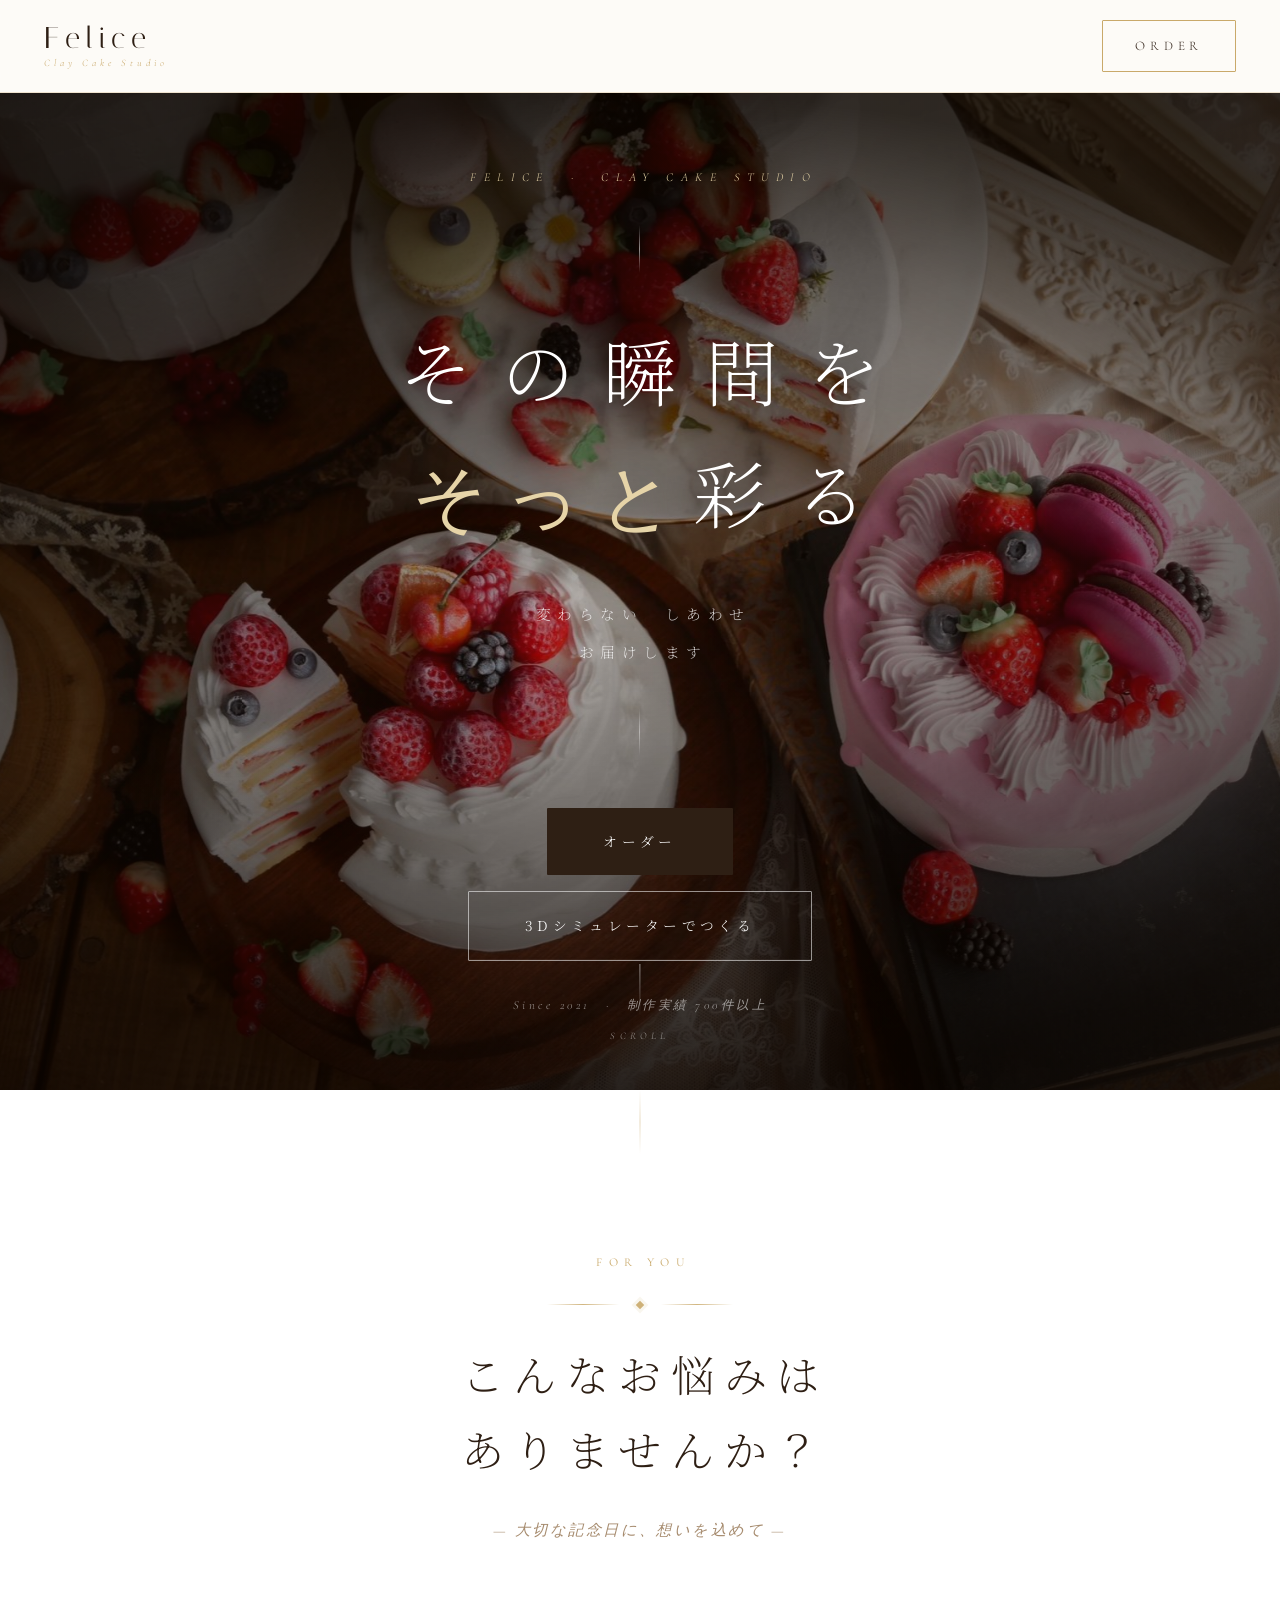
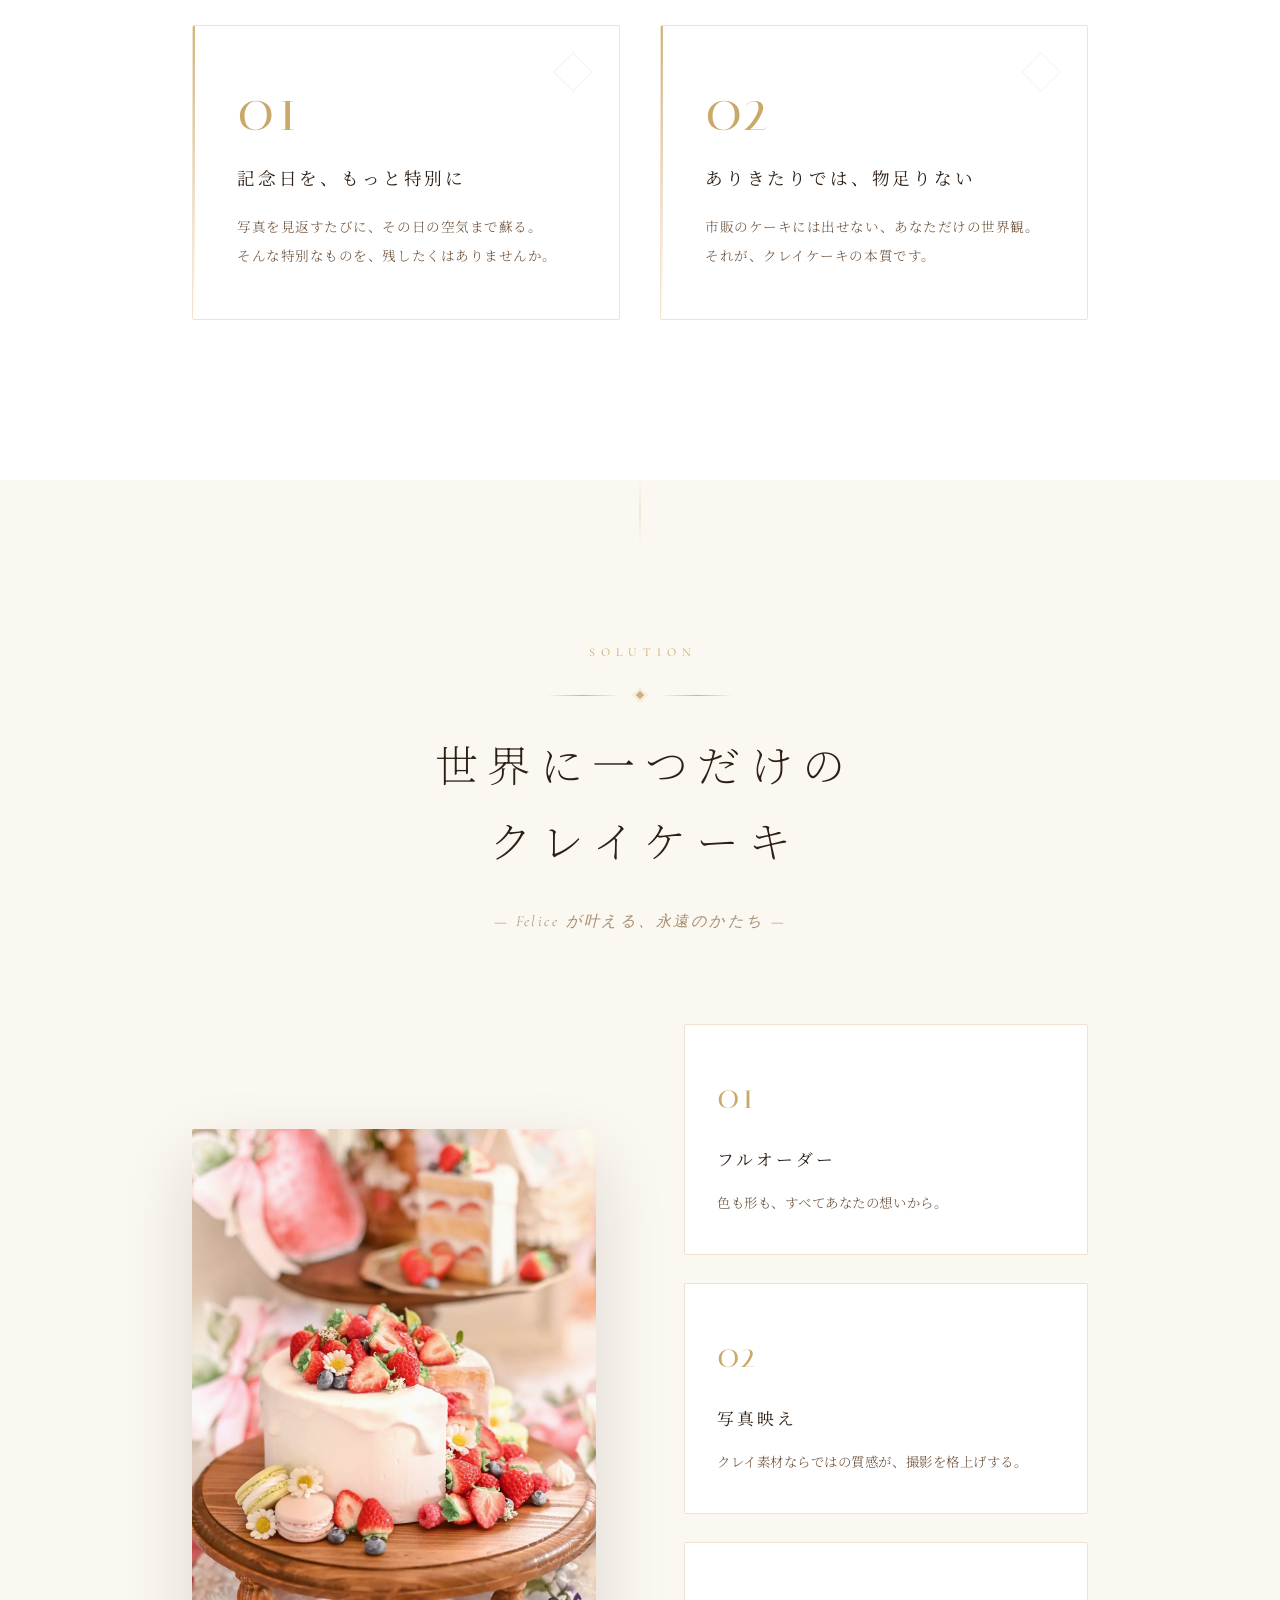
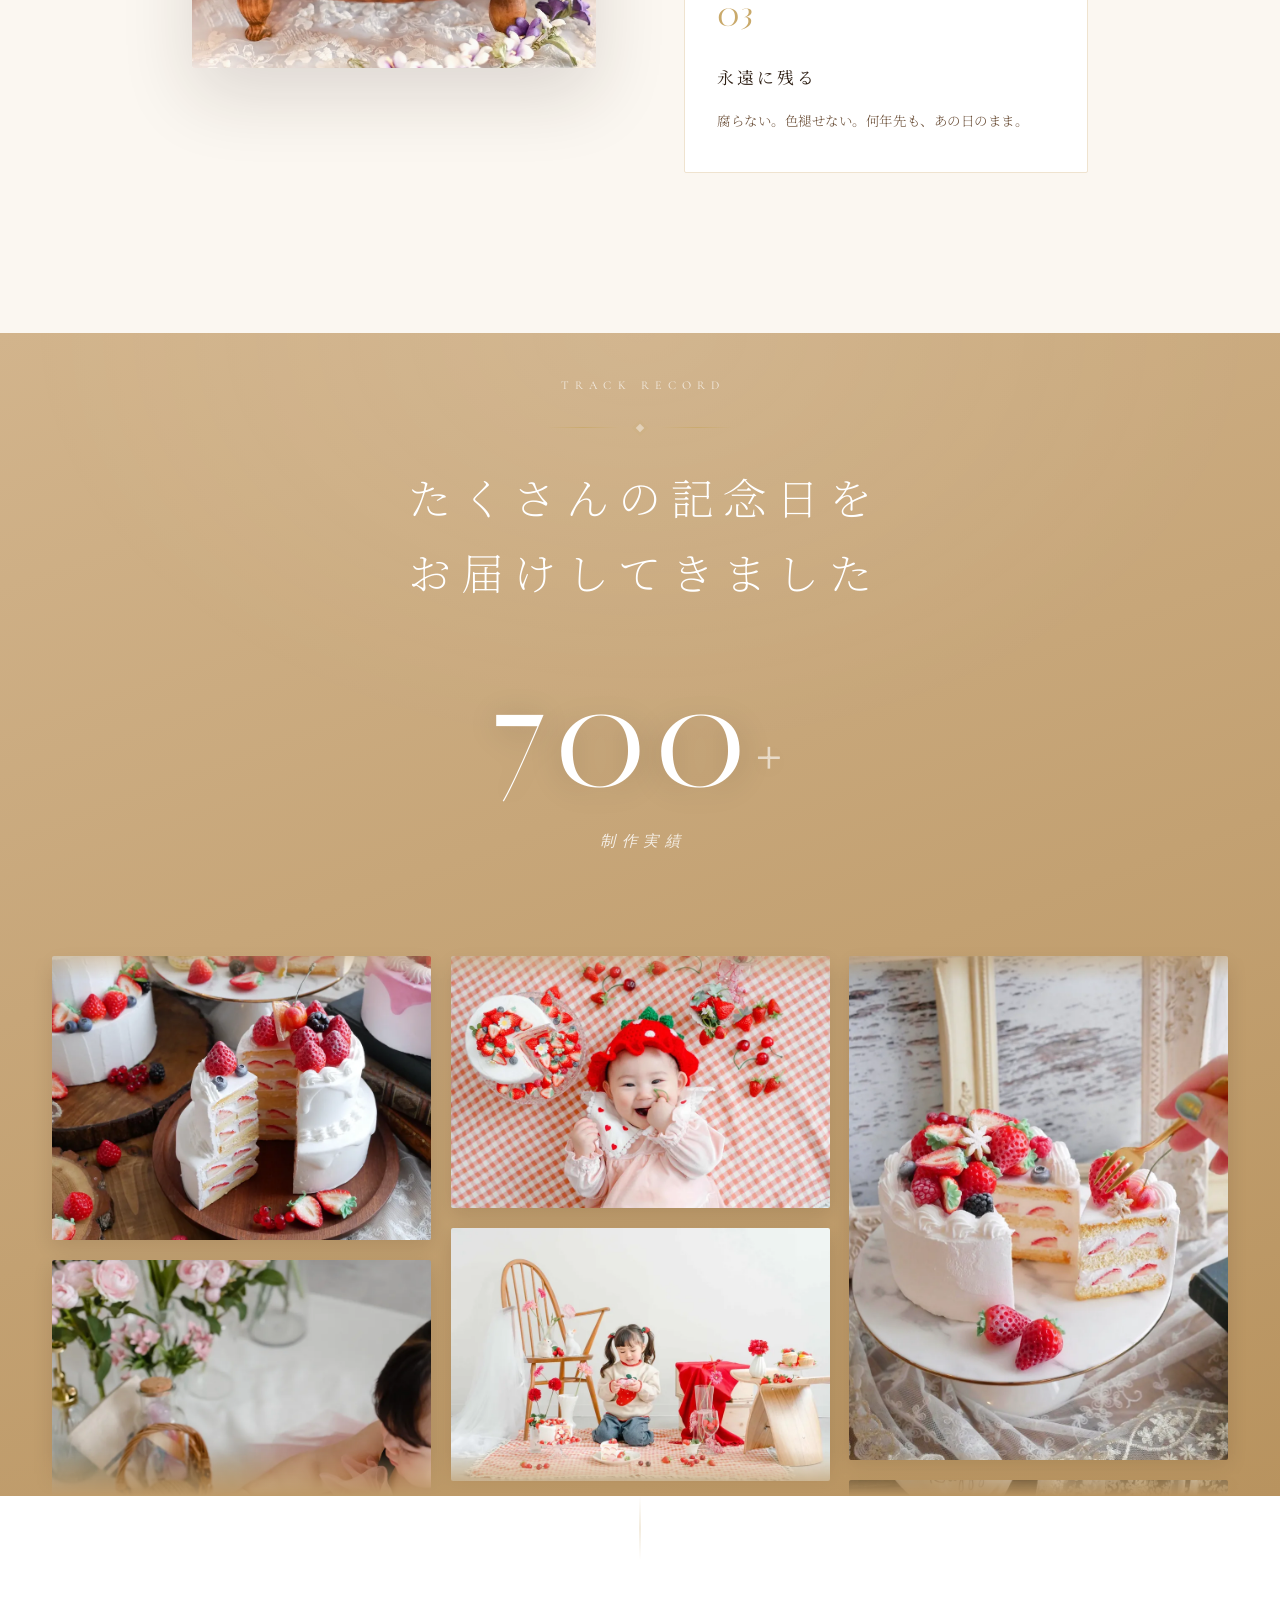
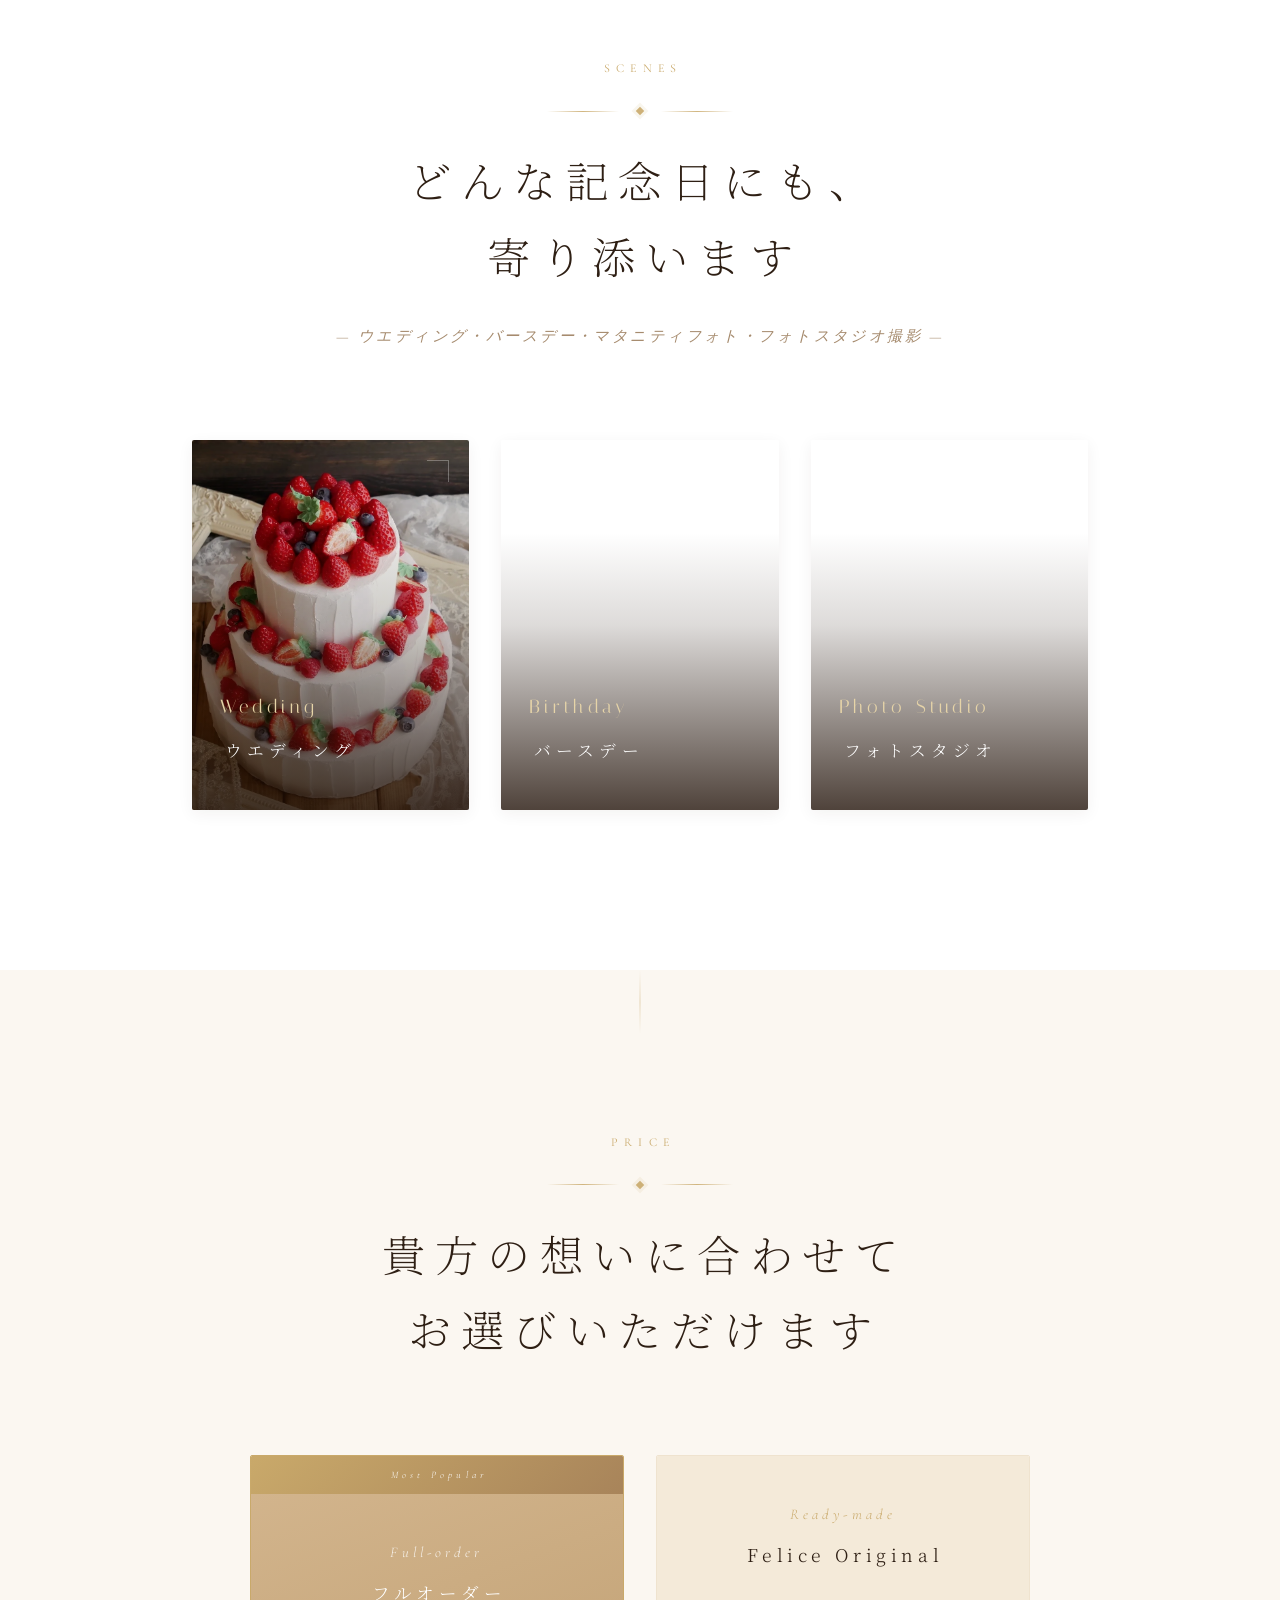
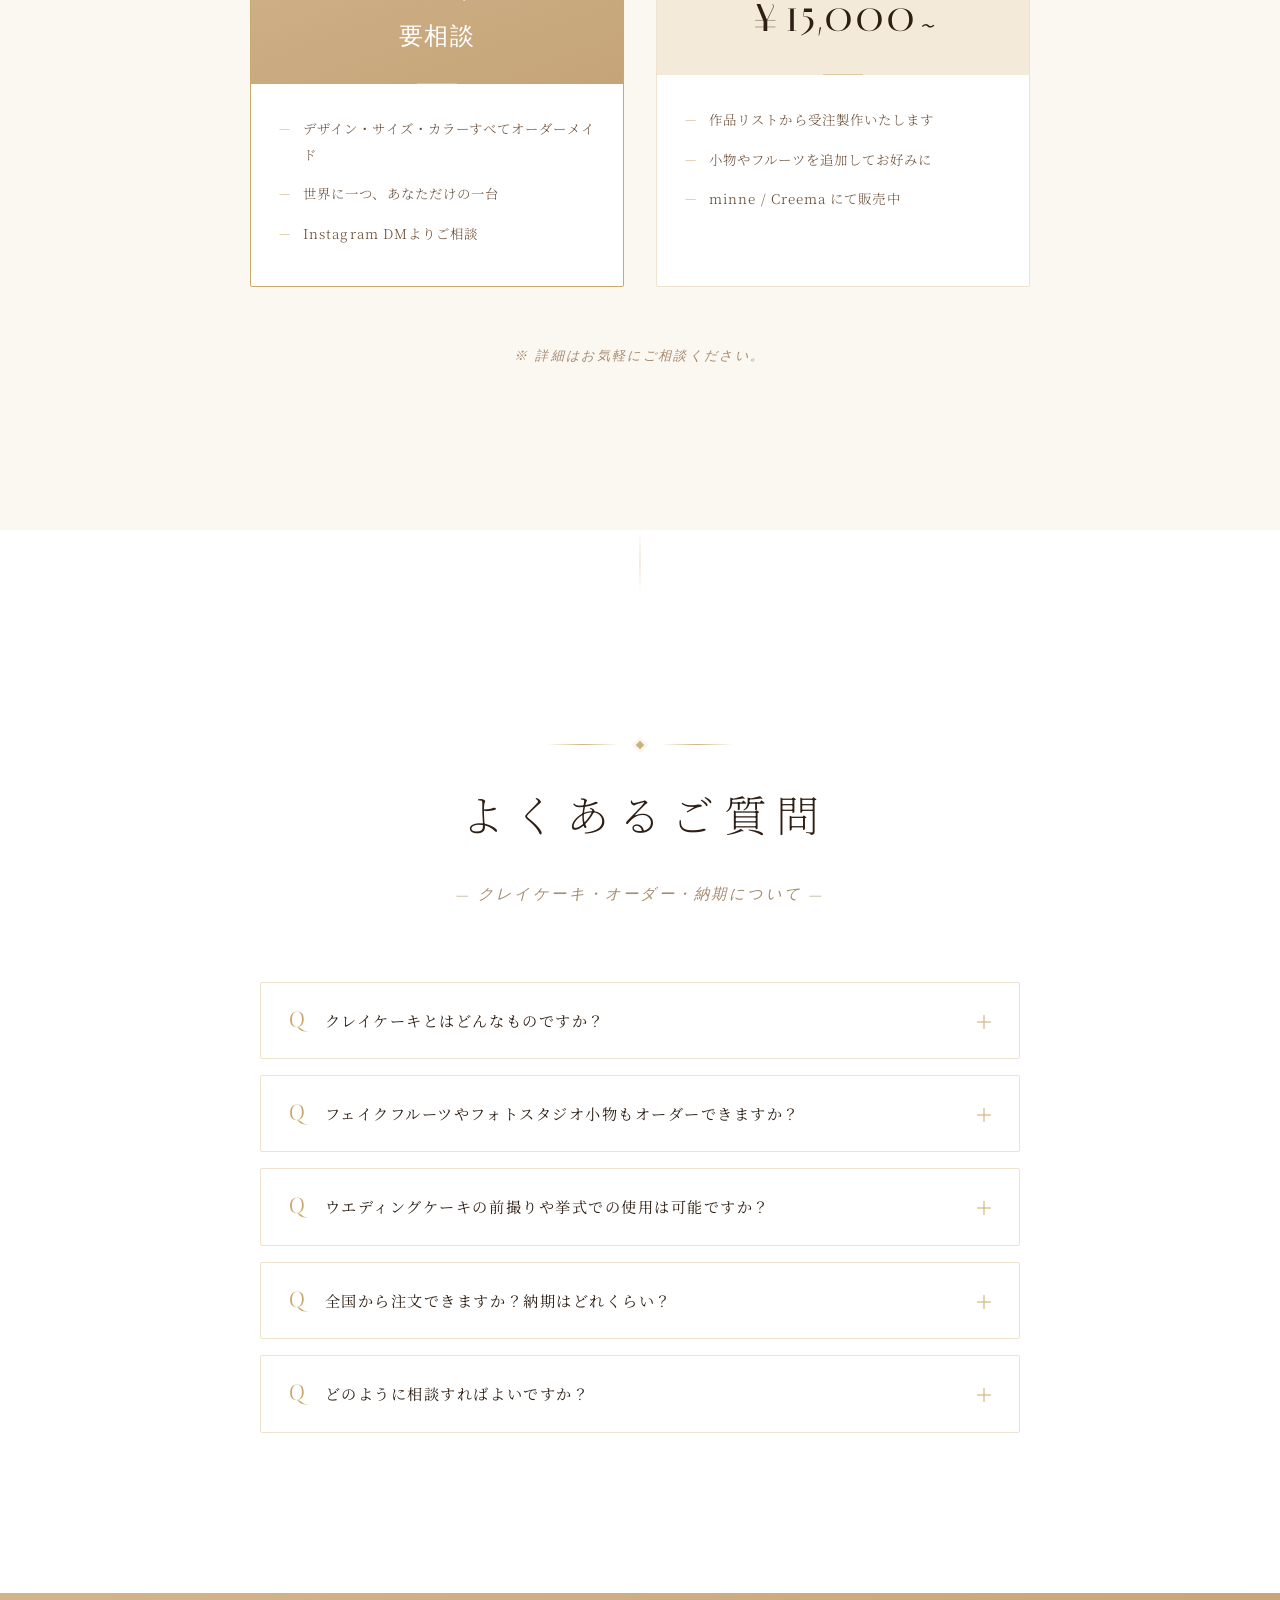
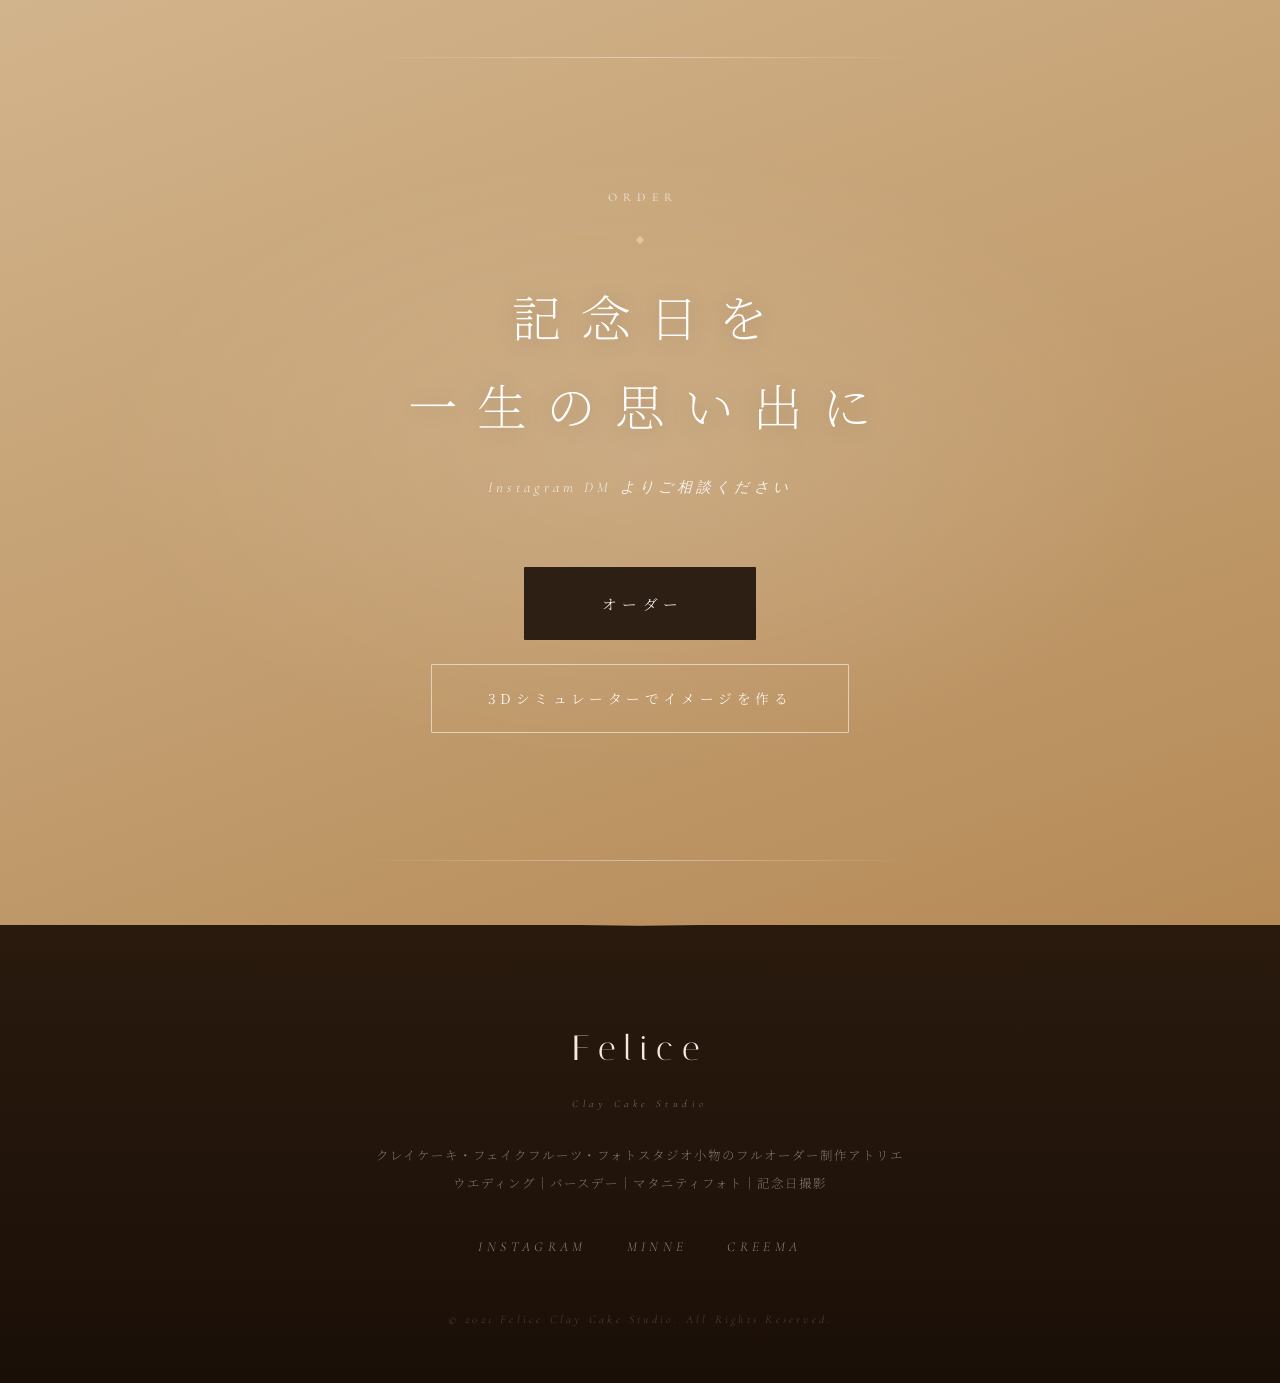
==== commit 898a1ea1: "ファイル整理、ファビコン追加" ====
--- a/index.html
+++ b/index.html
@@ -5,6 +5,10 @@
   <meta name="viewport" content="width=device-width, initial-scale=1.0">
   <meta name="format-detection" content="telephone=no">
   <meta name="theme-color" content="#c9a96a">
+  <link rel="icon" href="favicon.ico" sizes="any">
+  <link rel="icon" href="favicon.svg" type="image/svg+xml">
+  <link rel="apple-touch-icon" href="apple-touch-icon.png">
+  <link rel="manifest" href="site.webmanifest">
 
   <!-- ═══ Primary SEO ═══ -->
   <title>クレイケーキ・フェイクフルーツ・フォト小物のフルオーダー | Felice｜制作実績700件以上</title>
@@ -21,7 +25,7 @@
   <meta property="og:title" content="クレイケーキ・フェイクフルーツ・フォト小物のフルオーダー | Felice">
   <meta property="og:description" content="ウエディング・バースデー・フォトスタジオ向けの世界に一つだけのクレイケーキ、フェイクフルーツ、撮影用ディスプレイ小物をフルオーダー制作。制作実績700件以上。">
   <meta property="og:url" content="https://felice-fakecake.com/">
-  <meta property="og:image" content="https://felice-fakecake.com/AF62A4D7-4936-40CD-A49C-6EF85D527675.jpg">
+  <meta property="og:image" content="https://felice-fakecake.com/images/original/AF62A4D7-4936-40CD-A49C-6EF85D527675.jpg">
   <meta property="og:image:width" content="1600">
   <meta property="og:image:height" content="1200">
   <meta property="og:image:alt" content="Felice のクレイケーキ制作実例｜ウエディング・バースデー向けフェイクケーキ">
@@ -31,7 +35,7 @@
   <meta name="twitter:card" content="summary_large_image">
   <meta name="twitter:title" content="クレイケーキ・フェイクフルーツ・フォト小物のフルオーダー | Felice">
   <meta name="twitter:description" content="ウエディング・バースデー・フォトスタジオ向けの世界に一つだけのクレイケーキをフルオーダー制作。制作実績700件以上。">
-  <meta name="twitter:image" content="https://felice-fakecake.com/AF62A4D7-4936-40CD-A49C-6EF85D527675.jpg">
+  <meta name="twitter:image" content="https://felice-fakecake.com/images/original/AF62A4D7-4936-40CD-A49C-6EF85D527675.jpg">
   <meta name="twitter:image:alt" content="Felice のクレイケーキ制作実例">
 
   <link rel="preconnect" href="https://fonts.googleapis.com">
@@ -39,8 +43,8 @@
   <link href="https://fonts.googleapis.com/css2?family=Cormorant+Garamond:ital,wght@0,300;0,400;0,500;0,600;1,300;1,400;1,600&family=Italiana&family=Noto+Serif+JP:wght@200;300;400;500;600&display=swap" rel="stylesheet">
 
   <!-- Preload critical hero poster (video fallback) and solution image -->
-  <link rel="preload" as="image" href="AF62A4D7-4936-40CD-A49C-6EF85D527675.jpg" fetchpriority="high">
-  <link rel="preload" as="image" href="LINE_ALBUM_ケーキ_260403_3.webp" type="image/webp">
+  <link rel="preload" as="image" href="images/original/AF62A4D7-4936-40CD-A49C-6EF85D527675.jpg" fetchpriority="high">
+  <link rel="preload" as="image" href="images/webp/LINE_ALBUM_ケーキ_260403_3.webp" type="image/webp">
 
   <!-- ═══ Structured Data (JSON-LD) ═══ -->
   <script type="application/ld+json">
@@ -53,8 +57,8 @@
         "name": "Felice Clay Cake Studio",
         "alternateName": ["Felice", "フェリーチェ"],
         "url": "https://felice-fakecake.com/",
-        "logo": "https://felice-fakecake.com/AF62A4D7-4936-40CD-A49C-6EF85D527675.jpg",
-        "image": "https://felice-fakecake.com/AF62A4D7-4936-40CD-A49C-6EF85D527675.jpg",
+        "logo": "https://felice-fakecake.com/images/original/AF62A4D7-4936-40CD-A49C-6EF85D527675.jpg",
+        "image": "https://felice-fakecake.com/images/original/AF62A4D7-4936-40CD-A49C-6EF85D527675.jpg",
         "description": "クレイケーキ・フェイクフルーツ・フォトスタジオ小物のフルオーダー制作アトリエ。ウエディングやバースデー、マタニティフォトなど記念日の撮影演出に最適なディスプレイを承ります。",
         "foundingDate": "2021",
         "areaServed": { "@type": "Country", "name": "日本" },
@@ -90,7 +94,7 @@
         "description": "Felice が厳選した完成品のクレイケーキ。そのままお届けできる撮影・ディスプレイ向けフェイクケーキ。",
         "brand": { "@id": "https://felice-fakecake.com/#organization" },
         "category": "クレイケーキ",
-        "image": "https://felice-fakecake.com/LINE_ALBUM_ケーキ_260403_3.jpg",
+        "image": "https://felice-fakecake.com/images/original/LINE_ALBUM_ケーキ_260403_3.jpg",
         "offers": {
           "@type": "Offer",
           "priceCurrency": "JPY",
@@ -851,7 +855,7 @@
   <section class="hero">
     <div class="hero-bg">
       <video id="heroVideo" src="hero.mp4" autoplay muted loop playsinline preload="metadata"
-             poster="AF62A4D7-4936-40CD-A49C-6EF85D527675.jpg"></video>
+             poster="images/original/AF62A4D7-4936-40CD-A49C-6EF85D527675.jpg"></video>
     </div>
 
     <div class="hero-inner">
@@ -869,6 +873,7 @@
       <div class="hero-cta">
         <a href="https://www.instagram.com/felice.fakecake?igsh=ZGdzejUwdWFsOW40&utm_source=qr"
            target="_blank" class="btn btn-primary">オーダー</a>
+        <div style="margin-top:16px"><a href="simulator.html" class="btn btn-outline">3Dシミュレーターでつくる</a></div>
       </div>
       <p class="hero-note">Since 2021　·　制作実績 700件以上</p>
     </div>
@@ -924,7 +929,7 @@
 
       <div class="solution-layout">
         <div class="solution-image fade-left">
-          <picture><source srcset="LINE_ALBUM_ケーキ_260403_3.webp" type="image/webp"><img src="LINE_ALBUM_ケーキ_260403_3.jpg" alt="世界に一つだけのオーダーメイドクレイケーキ｜Felice" loading="eager" decoding="async" fetchpriority="high"></picture>
+          <picture><source srcset="images/webp/LINE_ALBUM_ケーキ_260403_3.webp" type="image/webp"><img src="images/original/LINE_ALBUM_ケーキ_260403_3.jpg" alt="世界に一つだけのオーダーメイドクレイケーキ｜Felice" loading="eager" decoding="async" fetchpriority="high"></picture>
         </div>
         <div class="solution-points">
           <div class="solution-point fade-right delay-1">
@@ -974,79 +979,79 @@
       <div class="masonry-track">
         <!-- col 1 (10 unique) -->
         <div class="masonry-col">
-          <picture><source srcset="AF62A4D7-4936-40CD-A49C-6EF85D527675.webp" type="image/webp"><img src="AF62A4D7-4936-40CD-A49C-6EF85D527675.jpg" alt="Felice のクレイケーキ制作実例｜ウエディング向けフェイクケーキ" loading="lazy" decoding="async"></picture>
-          <picture><source srcset="49DC7FCA-00A7-41A6-9B98-FD62F042FA0A.webp" type="image/webp"><img src="49DC7FCA-00A7-41A6-9B98-FD62F042FA0A.jpg" alt="クレイケーキ制作実績｜Felice オーダーメイド作品" loading="lazy" decoding="async"></picture>
-          <picture><source srcset="C9D753F9-B537-4319-9048-CC3AE9D389EC.webp" type="image/webp"><img src="C9D753F9-B537-4319-9048-CC3AE9D389EC.jpg" alt="フェイクケーキ制作例｜記念日フォト用ディスプレイ" loading="lazy" decoding="async"></picture>
-          <picture><source srcset="1488C032-1AB4-4A9C-B1A5-8A62ECC1CB80.webp" type="image/webp"><img src="1488C032-1AB4-4A9C-B1A5-8A62ECC1CB80.jpg" alt="サンプルケーキ制作例｜撮影用ディスプレイ" loading="lazy" decoding="async"></picture>
-          <picture><source srcset="3ADB4CAB-09D1-4598-B3BB-E1CD3FDE01C2.webp" type="image/webp"><img src="3ADB4CAB-09D1-4598-B3BB-E1CD3FDE01C2.jpg" alt="バースデー用クレイケーキ制作例" loading="lazy" decoding="async"></picture>
-          <picture><source srcset="S__29360139.webp" type="image/webp"><img src="S__29360139.jpg" alt="フェイクフルーツ装飾例｜フォトスタジオ小物" loading="lazy" decoding="async"></picture>
-          <picture><source srcset="LINE_ALBUM_ケーキ_260403_1.webp" type="image/webp"><img src="LINE_ALBUM_ケーキ_260403_1.jpg" alt="クレイケーキ制作例｜オーダーメイドフェイクケーキ" loading="lazy" decoding="async"></picture>
-          <picture><source srcset="LINE_ALBUM_ケーキ_260403_5.webp" type="image/webp"><img src="LINE_ALBUM_ケーキ_260403_5.jpg" alt="ウエディングケーキ制作例｜クレイ造形" loading="lazy" decoding="async"></picture>
-          <picture><source srcset="LINE_ALBUM_ウェディング系_260403_4.webp" type="image/webp"><img src="LINE_ALBUM_ウェディング系_260403_4.jpg" alt="ウエディング装飾用クレイケーキ" loading="lazy" decoding="async"></picture>
-          <picture><source srcset="LINE_ALBUM_ウェディング系_260403_5.webp" type="image/webp"><img src="LINE_ALBUM_ウェディング系_260403_5.jpg" alt="ブライダル用フェイクケーキ制作実例" loading="lazy" decoding="async"></picture>
+          <picture><source srcset="images/webp/AF62A4D7-4936-40CD-A49C-6EF85D527675.webp" type="image/webp"><img src="images/original/AF62A4D7-4936-40CD-A49C-6EF85D527675.jpg" alt="Felice のクレイケーキ制作実例｜ウエディング向けフェイクケーキ" loading="lazy" decoding="async"></picture>
+          <picture><source srcset="images/webp/49DC7FCA-00A7-41A6-9B98-FD62F042FA0A.webp" type="image/webp"><img src="images/original/49DC7FCA-00A7-41A6-9B98-FD62F042FA0A.jpg" alt="クレイケーキ制作実績｜Felice オーダーメイド作品" loading="lazy" decoding="async"></picture>
+          <picture><source srcset="images/webp/C9D753F9-B537-4319-9048-CC3AE9D389EC.webp" type="image/webp"><img src="images/original/C9D753F9-B537-4319-9048-CC3AE9D389EC.jpg" alt="フェイクケーキ制作例｜記念日フォト用ディスプレイ" loading="lazy" decoding="async"></picture>
+          <picture><source srcset="images/webp/1488C032-1AB4-4A9C-B1A5-8A62ECC1CB80.webp" type="image/webp"><img src="images/original/1488C032-1AB4-4A9C-B1A5-8A62ECC1CB80.jpg" alt="サンプルケーキ制作例｜撮影用ディスプレイ" loading="lazy" decoding="async"></picture>
+          <picture><source srcset="images/webp/3ADB4CAB-09D1-4598-B3BB-E1CD3FDE01C2.webp" type="image/webp"><img src="images/original/3ADB4CAB-09D1-4598-B3BB-E1CD3FDE01C2.jpg" alt="バースデー用クレイケーキ制作例" loading="lazy" decoding="async"></picture>
+          <picture><source srcset="images/webp/S__29360139.webp" type="image/webp"><img src="images/original/S__29360139.jpg" alt="フェイクフルーツ装飾例｜フォトスタジオ小物" loading="lazy" decoding="async"></picture>
+          <picture><source srcset="images/webp/LINE_ALBUM_ケーキ_260403_1.webp" type="image/webp"><img src="images/original/LINE_ALBUM_ケーキ_260403_1.jpg" alt="クレイケーキ制作例｜オーダーメイドフェイクケーキ" loading="lazy" decoding="async"></picture>
+          <picture><source srcset="images/webp/LINE_ALBUM_ケーキ_260403_5.webp" type="image/webp"><img src="images/original/LINE_ALBUM_ケーキ_260403_5.jpg" alt="ウエディングケーキ制作例｜クレイ造形" loading="lazy" decoding="async"></picture>
+          <picture><source srcset="images/webp/LINE_ALBUM_ウェディング系_260403_4.webp" type="image/webp"><img src="images/original/LINE_ALBUM_ウェディング系_260403_4.jpg" alt="ウエディング装飾用クレイケーキ" loading="lazy" decoding="async"></picture>
+          <picture><source srcset="images/webp/LINE_ALBUM_ウェディング系_260403_5.webp" type="image/webp"><img src="images/original/LINE_ALBUM_ウェディング系_260403_5.jpg" alt="ブライダル用フェイクケーキ制作実例" loading="lazy" decoding="async"></picture>
           <!-- duplicate for loop -->
-          <picture><source srcset="AF62A4D7-4936-40CD-A49C-6EF85D527675.webp" type="image/webp"><img src="AF62A4D7-4936-40CD-A49C-6EF85D527675.jpg" alt="Felice のクレイケーキ制作実例｜ウエディング向けフェイクケーキ" loading="lazy" decoding="async"></picture>
-          <picture><source srcset="49DC7FCA-00A7-41A6-9B98-FD62F042FA0A.webp" type="image/webp"><img src="49DC7FCA-00A7-41A6-9B98-FD62F042FA0A.jpg" alt="クレイケーキ制作実績｜Felice オーダーメイド作品" loading="lazy" decoding="async"></picture>
-          <picture><source srcset="C9D753F9-B537-4319-9048-CC3AE9D389EC.webp" type="image/webp"><img src="C9D753F9-B537-4319-9048-CC3AE9D389EC.jpg" alt="フェイクケーキ制作例｜記念日フォト用ディスプレイ" loading="lazy" decoding="async"></picture>
-          <picture><source srcset="1488C032-1AB4-4A9C-B1A5-8A62ECC1CB80.webp" type="image/webp"><img src="1488C032-1AB4-4A9C-B1A5-8A62ECC1CB80.jpg" alt="サンプルケーキ制作例｜撮影用ディスプレイ" loading="lazy" decoding="async"></picture>
-          <picture><source srcset="3ADB4CAB-09D1-4598-B3BB-E1CD3FDE01C2.webp" type="image/webp"><img src="3ADB4CAB-09D1-4598-B3BB-E1CD3FDE01C2.jpg" alt="バースデー用クレイケーキ制作例" loading="lazy" decoding="async"></picture>
-          <picture><source srcset="S__29360139.webp" type="image/webp"><img src="S__29360139.jpg" alt="フェイクフルーツ装飾例｜フォトスタジオ小物" loading="lazy" decoding="async"></picture>
-          <picture><source srcset="LINE_ALBUM_ケーキ_260403_1.webp" type="image/webp"><img src="LINE_ALBUM_ケーキ_260403_1.jpg" alt="クレイケーキ制作例｜オーダーメイドフェイクケーキ" loading="lazy" decoding="async"></picture>
-          <picture><source srcset="LINE_ALBUM_ケーキ_260403_5.webp" type="image/webp"><img src="LINE_ALBUM_ケーキ_260403_5.jpg" alt="ウエディングケーキ制作例｜クレイ造形" loading="lazy" decoding="async"></picture>
-          <picture><source srcset="LINE_ALBUM_ウェディング系_260403_4.webp" type="image/webp"><img src="LINE_ALBUM_ウェディング系_260403_4.jpg" alt="ウエディング装飾用クレイケーキ" loading="lazy" decoding="async"></picture>
-          <picture><source srcset="LINE_ALBUM_ウェディング系_260403_5.webp" type="image/webp"><img src="LINE_ALBUM_ウェディング系_260403_5.jpg" alt="ブライダル用フェイクケーキ制作実例" loading="lazy" decoding="async"></picture>
+          <picture><source srcset="images/webp/AF62A4D7-4936-40CD-A49C-6EF85D527675.webp" type="image/webp"><img src="images/original/AF62A4D7-4936-40CD-A49C-6EF85D527675.jpg" alt="Felice のクレイケーキ制作実例｜ウエディング向けフェイクケーキ" loading="lazy" decoding="async"></picture>
+          <picture><source srcset="images/webp/49DC7FCA-00A7-41A6-9B98-FD62F042FA0A.webp" type="image/webp"><img src="images/original/49DC7FCA-00A7-41A6-9B98-FD62F042FA0A.jpg" alt="クレイケーキ制作実績｜Felice オーダーメイド作品" loading="lazy" decoding="async"></picture>
+          <picture><source srcset="images/webp/C9D753F9-B537-4319-9048-CC3AE9D389EC.webp" type="image/webp"><img src="images/original/C9D753F9-B537-4319-9048-CC3AE9D389EC.jpg" alt="フェイクケーキ制作例｜記念日フォト用ディスプレイ" loading="lazy" decoding="async"></picture>
+          <picture><source srcset="images/webp/1488C032-1AB4-4A9C-B1A5-8A62ECC1CB80.webp" type="image/webp"><img src="images/original/1488C032-1AB4-4A9C-B1A5-8A62ECC1CB80.jpg" alt="サンプルケーキ制作例｜撮影用ディスプレイ" loading="lazy" decoding="async"></picture>
+          <picture><source srcset="images/webp/3ADB4CAB-09D1-4598-B3BB-E1CD3FDE01C2.webp" type="image/webp"><img src="images/original/3ADB4CAB-09D1-4598-B3BB-E1CD3FDE01C2.jpg" alt="バースデー用クレイケーキ制作例" loading="lazy" decoding="async"></picture>
+          <picture><source srcset="images/webp/S__29360139.webp" type="image/webp"><img src="images/original/S__29360139.jpg" alt="フェイクフルーツ装飾例｜フォトスタジオ小物" loading="lazy" decoding="async"></picture>
+          <picture><source srcset="images/webp/LINE_ALBUM_ケーキ_260403_1.webp" type="image/webp"><img src="images/original/LINE_ALBUM_ケーキ_260403_1.jpg" alt="クレイケーキ制作例｜オーダーメイドフェイクケーキ" loading="lazy" decoding="async"></picture>
+          <picture><source srcset="images/webp/LINE_ALBUM_ケーキ_260403_5.webp" type="image/webp"><img src="images/original/LINE_ALBUM_ケーキ_260403_5.jpg" alt="ウエディングケーキ制作例｜クレイ造形" loading="lazy" decoding="async"></picture>
+          <picture><source srcset="images/webp/LINE_ALBUM_ウェディング系_260403_4.webp" type="image/webp"><img src="images/original/LINE_ALBUM_ウェディング系_260403_4.jpg" alt="ウエディング装飾用クレイケーキ" loading="lazy" decoding="async"></picture>
+          <picture><source srcset="images/webp/LINE_ALBUM_ウェディング系_260403_5.webp" type="image/webp"><img src="images/original/LINE_ALBUM_ウェディング系_260403_5.jpg" alt="ブライダル用フェイクケーキ制作実例" loading="lazy" decoding="async"></picture>
         </div>
         <!-- col 2 (10 unique) -->
         <div class="masonry-col">
-          <picture><source srcset="BF62B532-0284-47EA-8FA2-7EE608922D63.webp" type="image/webp"><img src="BF62B532-0284-47EA-8FA2-7EE608922D63.jpg" alt="クレイケーキ制作例｜撮影小物" loading="lazy" decoding="async"></picture>
-          <picture><source srcset="B71941BF-9991-46FB-9FD8-FB736652465C.webp" type="image/webp"><img src="B71941BF-9991-46FB-9FD8-FB736652465C.jpg" alt="オーダーメイドクレイケーキ制作実例" loading="lazy" decoding="async"></picture>
-          <picture><source srcset="A7E31EED-A5C1-42FB-BC82-48C70A947250.webp" type="image/webp"><img src="A7E31EED-A5C1-42FB-BC82-48C70A947250.jpg" alt="記念日用フェイクケーキ｜Felice 制作例" loading="lazy" decoding="async"></picture>
-          <picture><source srcset="4B7F715A-7250-4AB3-9197-AAFF8597B422.webp" type="image/webp"><img src="4B7F715A-7250-4AB3-9197-AAFF8597B422.jpg" alt="フェイクケーキとフルーツ装飾の制作例" loading="lazy" decoding="async"></picture>
-          <picture><source srcset="21A632EE-0AC2-4FE7-BD93-2260366D91C1.webp" type="image/webp"><img src="21A632EE-0AC2-4FE7-BD93-2260366D91C1.jpg" alt="マタニティフォト用クレイケーキ" loading="lazy" decoding="async"></picture>
-          <picture><source srcset="LINE_ALBUM_ケーキ_260403_2.webp" type="image/webp"><img src="LINE_ALBUM_ケーキ_260403_2.jpg" alt="クレイケーキ制作例｜ディスプレイ用" loading="lazy" decoding="async"></picture>
-          <picture><source srcset="LINE_ALBUM_ケーキ_260403_6.webp" type="image/webp"><img src="LINE_ALBUM_ケーキ_260403_6.jpg" alt="バースデークレイケーキ制作例" loading="lazy" decoding="async"></picture>
-          <picture><source srcset="LINE_ALBUM_ケーキ_260403_7.webp" type="image/webp"><img src="LINE_ALBUM_ケーキ_260403_7.jpg" alt="オーダーメイドフェイクケーキ" loading="lazy" decoding="async"></picture>
-          <picture><source srcset="LINE_ALBUM_ケーキ_260403_9.webp" type="image/webp"><img src="LINE_ALBUM_ケーキ_260403_9.jpg" alt="撮影用クレイケーキ｜フォトスタジオ小物" loading="lazy" decoding="async"></picture>
-          <picture><source srcset="LINE_ALBUM_ウェディング系_260403_1.webp" type="image/webp"><img src="LINE_ALBUM_ウェディング系_260403_1.jpg" alt="ウエディング用クレイケーキ制作例" loading="lazy" decoding="async"></picture>
+          <picture><source srcset="images/webp/BF62B532-0284-47EA-8FA2-7EE608922D63.webp" type="image/webp"><img src="images/original/BF62B532-0284-47EA-8FA2-7EE608922D63.jpg" alt="クレイケーキ制作例｜撮影小物" loading="lazy" decoding="async"></picture>
+          <picture><source srcset="images/webp/B71941BF-9991-46FB-9FD8-FB736652465C.webp" type="image/webp"><img src="images/original/B71941BF-9991-46FB-9FD8-FB736652465C.jpg" alt="オーダーメイドクレイケーキ制作実例" loading="lazy" decoding="async"></picture>
+          <picture><source srcset="images/webp/A7E31EED-A5C1-42FB-BC82-48C70A947250.webp" type="image/webp"><img src="images/original/A7E31EED-A5C1-42FB-BC82-48C70A947250.jpg" alt="記念日用フェイクケーキ｜Felice 制作例" loading="lazy" decoding="async"></picture>
+          <picture><source srcset="images/webp/4B7F715A-7250-4AB3-9197-AAFF8597B422.webp" type="image/webp"><img src="images/original/4B7F715A-7250-4AB3-9197-AAFF8597B422.jpg" alt="フェイクケーキとフルーツ装飾の制作例" loading="lazy" decoding="async"></picture>
+          <picture><source srcset="images/webp/21A632EE-0AC2-4FE7-BD93-2260366D91C1.webp" type="image/webp"><img src="images/original/21A632EE-0AC2-4FE7-BD93-2260366D91C1.jpg" alt="マタニティフォト用クレイケーキ" loading="lazy" decoding="async"></picture>
+          <picture><source srcset="images/webp/LINE_ALBUM_ケーキ_260403_2.webp" type="image/webp"><img src="images/original/LINE_ALBUM_ケーキ_260403_2.jpg" alt="クレイケーキ制作例｜ディスプレイ用" loading="lazy" decoding="async"></picture>
+          <picture><source srcset="images/webp/LINE_ALBUM_ケーキ_260403_6.webp" type="image/webp"><img src="images/original/LINE_ALBUM_ケーキ_260403_6.jpg" alt="バースデークレイケーキ制作例" loading="lazy" decoding="async"></picture>
+          <picture><source srcset="images/webp/LINE_ALBUM_ケーキ_260403_7.webp" type="image/webp"><img src="images/original/LINE_ALBUM_ケーキ_260403_7.jpg" alt="オーダーメイドフェイクケーキ" loading="lazy" decoding="async"></picture>
+          <picture><source srcset="images/webp/LINE_ALBUM_ケーキ_260403_9.webp" type="image/webp"><img src="images/original/LINE_ALBUM_ケーキ_260403_9.jpg" alt="撮影用クレイケーキ｜フォトスタジオ小物" loading="lazy" decoding="async"></picture>
+          <picture><source srcset="images/webp/LINE_ALBUM_ウェディング系_260403_1.webp" type="image/webp"><img src="images/original/LINE_ALBUM_ウェディング系_260403_1.jpg" alt="ウエディング用クレイケーキ制作例" loading="lazy" decoding="async"></picture>
           <!-- duplicate for loop -->
-          <picture><source srcset="BF62B532-0284-47EA-8FA2-7EE608922D63.webp" type="image/webp"><img src="BF62B532-0284-47EA-8FA2-7EE608922D63.jpg" alt="クレイケーキ制作例｜撮影小物" loading="lazy" decoding="async"></picture>
-          <picture><source srcset="B71941BF-9991-46FB-9FD8-FB736652465C.webp" type="image/webp"><img src="B71941BF-9991-46FB-9FD8-FB736652465C.jpg" alt="オーダーメイドクレイケーキ制作実例" loading="lazy" decoding="async"></picture>
-          <picture><source srcset="A7E31EED-A5C1-42FB-BC82-48C70A947250.webp" type="image/webp"><img src="A7E31EED-A5C1-42FB-BC82-48C70A947250.jpg" alt="記念日用フェイクケーキ｜Felice 制作例" loading="lazy" decoding="async"></picture>
-          <picture><source srcset="4B7F715A-7250-4AB3-9197-AAFF8597B422.webp" type="image/webp"><img src="4B7F715A-7250-4AB3-9197-AAFF8597B422.jpg" alt="フェイクケーキとフルーツ装飾の制作例" loading="lazy" decoding="async"></picture>
-          <picture><source srcset="21A632EE-0AC2-4FE7-BD93-2260366D91C1.webp" type="image/webp"><img src="21A632EE-0AC2-4FE7-BD93-2260366D91C1.jpg" alt="マタニティフォト用クレイケーキ" loading="lazy" decoding="async"></picture>
-          <picture><source srcset="LINE_ALBUM_ケーキ_260403_2.webp" type="image/webp"><img src="LINE_ALBUM_ケーキ_260403_2.jpg" alt="クレイケーキ制作例｜ディスプレイ用" loading="lazy" decoding="async"></picture>
-          <picture><source srcset="LINE_ALBUM_ケーキ_260403_6.webp" type="image/webp"><img src="LINE_ALBUM_ケーキ_260403_6.jpg" alt="バースデークレイケーキ制作例" loading="lazy" decoding="async"></picture>
-          <picture><source srcset="LINE_ALBUM_ケーキ_260403_7.webp" type="image/webp"><img src="LINE_ALBUM_ケーキ_260403_7.jpg" alt="オーダーメイドフェイクケーキ" loading="lazy" decoding="async"></picture>
-          <picture><source srcset="LINE_ALBUM_ケーキ_260403_9.webp" type="image/webp"><img src="LINE_ALBUM_ケーキ_260403_9.jpg" alt="撮影用クレイケーキ｜フォトスタジオ小物" loading="lazy" decoding="async"></picture>
-          <picture><source srcset="LINE_ALBUM_ウェディング系_260403_1.webp" type="image/webp"><img src="LINE_ALBUM_ウェディング系_260403_1.jpg" alt="ウエディング用クレイケーキ制作例" loading="lazy" decoding="async"></picture>
+          <picture><source srcset="images/webp/BF62B532-0284-47EA-8FA2-7EE608922D63.webp" type="image/webp"><img src="images/original/BF62B532-0284-47EA-8FA2-7EE608922D63.jpg" alt="クレイケーキ制作例｜撮影小物" loading="lazy" decoding="async"></picture>
+          <picture><source srcset="images/webp/B71941BF-9991-46FB-9FD8-FB736652465C.webp" type="image/webp"><img src="images/original/B71941BF-9991-46FB-9FD8-FB736652465C.jpg" alt="オーダーメイドクレイケーキ制作実例" loading="lazy" decoding="async"></picture>
+          <picture><source srcset="images/webp/A7E31EED-A5C1-42FB-BC82-48C70A947250.webp" type="image/webp"><img src="images/original/A7E31EED-A5C1-42FB-BC82-48C70A947250.jpg" alt="記念日用フェイクケーキ｜Felice 制作例" loading="lazy" decoding="async"></picture>
+          <picture><source srcset="images/webp/4B7F715A-7250-4AB3-9197-AAFF8597B422.webp" type="image/webp"><img src="images/original/4B7F715A-7250-4AB3-9197-AAFF8597B422.jpg" alt="フェイクケーキとフルーツ装飾の制作例" loading="lazy" decoding="async"></picture>
+          <picture><source srcset="images/webp/21A632EE-0AC2-4FE7-BD93-2260366D91C1.webp" type="image/webp"><img src="images/original/21A632EE-0AC2-4FE7-BD93-2260366D91C1.jpg" alt="マタニティフォト用クレイケーキ" loading="lazy" decoding="async"></picture>
+          <picture><source srcset="images/webp/LINE_ALBUM_ケーキ_260403_2.webp" type="image/webp"><img src="images/original/LINE_ALBUM_ケーキ_260403_2.jpg" alt="クレイケーキ制作例｜ディスプレイ用" loading="lazy" decoding="async"></picture>
+          <picture><source srcset="images/webp/LINE_ALBUM_ケーキ_260403_6.webp" type="image/webp"><img src="images/original/LINE_ALBUM_ケーキ_260403_6.jpg" alt="バースデークレイケーキ制作例" loading="lazy" decoding="async"></picture>
+          <picture><source srcset="images/webp/LINE_ALBUM_ケーキ_260403_7.webp" type="image/webp"><img src="images/original/LINE_ALBUM_ケーキ_260403_7.jpg" alt="オーダーメイドフェイクケーキ" loading="lazy" decoding="async"></picture>
+          <picture><source srcset="images/webp/LINE_ALBUM_ケーキ_260403_9.webp" type="image/webp"><img src="images/original/LINE_ALBUM_ケーキ_260403_9.jpg" alt="撮影用クレイケーキ｜フォトスタジオ小物" loading="lazy" decoding="async"></picture>
+          <picture><source srcset="images/webp/LINE_ALBUM_ウェディング系_260403_1.webp" type="image/webp"><img src="images/original/LINE_ALBUM_ウェディング系_260403_1.jpg" alt="ウエディング用クレイケーキ制作例" loading="lazy" decoding="async"></picture>
         </div>
         <!-- col 3 (11 unique) -->
         <div class="masonry-col">
-          <picture><source srcset="BD413E89-8AC9-4EF4-BC37-9E172D2649BA.webp" type="image/webp"><img src="BD413E89-8AC9-4EF4-BC37-9E172D2649BA.jpg" alt="クレイケーキ制作実例" loading="lazy" decoding="async"></picture>
-          <picture><source srcset="C345F8F3-2243-4224-970F-8B79F7663596.webp" type="image/webp"><img src="C345F8F3-2243-4224-970F-8B79F7663596.jpg" alt="フェイクケーキ・ディスプレイ制作例" loading="lazy" decoding="async"></picture>
-          <picture><source srcset="FE64DA0A-0CEF-4E55-A749-EB86EA77BA2B.webp" type="image/webp"><img src="FE64DA0A-0CEF-4E55-A749-EB86EA77BA2B.jpg" alt="クレイケーキオーダー実例｜撮影小物" loading="lazy" decoding="async"></picture>
-          <picture><source srcset="94EF2D33-F990-472C-913D-A5C52B54AF7A.webp" type="image/webp"><img src="94EF2D33-F990-472C-913D-A5C52B54AF7A.jpg" alt="バースデー用クレイケーキ｜誕生日フォト" loading="lazy" decoding="async"></picture>
-          <picture><source srcset="C36E321A-1B93-4B59-91CF-E4C73A8EFEC0.webp" type="image/webp"><img src="C36E321A-1B93-4B59-91CF-E4C73A8EFEC0.jpg" alt="サンプルケーキ制作例" loading="lazy" decoding="async"></picture>
-          <picture><source srcset="01C04A25-0D2F-4AB3-A84F-8F31BCA991D1.webp" type="image/webp"><img src="01C04A25-0D2F-4AB3-A84F-8F31BCA991D1.jpg" alt="フォトスタジオ小物用クレイケーキ" loading="lazy" decoding="async"></picture>
-          <picture><source srcset="S__253698064.webp" type="image/webp"><img src="S__253698064.jpg" alt="オーダーメイドクレイケーキ" loading="lazy" decoding="async"></picture>
-          <picture><source srcset="LINE_ALBUM_ケーキ_260403_4.webp" type="image/webp"><img src="LINE_ALBUM_ケーキ_260403_4.jpg" alt="フォト撮影用クレイケーキ" loading="lazy" decoding="async"></picture>
-          <picture><source srcset="LINE_ALBUM_ケーキ_260403_8.webp" type="image/webp"><img src="LINE_ALBUM_ケーキ_260403_8.jpg" alt="フェイクケーキ制作例｜マタニティフォト小物" loading="lazy" decoding="async"></picture>
-          <picture><source srcset="LINE_ALBUM_ケーキ_260403_10.webp" type="image/webp"><img src="LINE_ALBUM_ケーキ_260403_10.jpg" alt="クレイケーキ制作実例｜オーダーメイド" loading="lazy" decoding="async"></picture>
-          <picture><source srcset="LINE_ALBUM_ウェディング系_260403_2.webp" type="image/webp"><img src="LINE_ALBUM_ウェディング系_260403_2.jpg" alt="ウエディングクレイケーキ" loading="lazy" decoding="async"></picture>
-          <picture><source srcset="LINE_ALBUM_ウェディング系_260403_3.webp" type="image/webp"><img src="LINE_ALBUM_ウェディング系_260403_3.jpg" alt="ブライダル装飾用クレイケーキ" loading="lazy" decoding="async"></picture>
+          <picture><source srcset="images/webp/BD413E89-8AC9-4EF4-BC37-9E172D2649BA.webp" type="image/webp"><img src="images/original/BD413E89-8AC9-4EF4-BC37-9E172D2649BA.jpg" alt="クレイケーキ制作実例" loading="lazy" decoding="async"></picture>
+          <picture><source srcset="images/webp/C345F8F3-2243-4224-970F-8B79F7663596.webp" type="image/webp"><img src="images/original/C345F8F3-2243-4224-970F-8B79F7663596.jpg" alt="フェイクケーキ・ディスプレイ制作例" loading="lazy" decoding="async"></picture>
+          <picture><source srcset="images/webp/FE64DA0A-0CEF-4E55-A749-EB86EA77BA2B.webp" type="image/webp"><img src="images/original/FE64DA0A-0CEF-4E55-A749-EB86EA77BA2B.jpg" alt="クレイケーキオーダー実例｜撮影小物" loading="lazy" decoding="async"></picture>
+          <picture><source srcset="images/webp/94EF2D33-F990-472C-913D-A5C52B54AF7A.webp" type="image/webp"><img src="images/original/94EF2D33-F990-472C-913D-A5C52B54AF7A.jpg" alt="バースデー用クレイケーキ｜誕生日フォト" loading="lazy" decoding="async"></picture>
+          <picture><source srcset="images/webp/C36E321A-1B93-4B59-91CF-E4C73A8EFEC0.webp" type="image/webp"><img src="images/original/C36E321A-1B93-4B59-91CF-E4C73A8EFEC0.jpg" alt="サンプルケーキ制作例" loading="lazy" decoding="async"></picture>
+          <picture><source srcset="images/webp/01C04A25-0D2F-4AB3-A84F-8F31BCA991D1.webp" type="image/webp"><img src="images/original/01C04A25-0D2F-4AB3-A84F-8F31BCA991D1.jpg" alt="フォトスタジオ小物用クレイケーキ" loading="lazy" decoding="async"></picture>
+          <picture><source srcset="images/webp/S__253698064.webp" type="image/webp"><img src="images/original/S__253698064.jpg" alt="オーダーメイドクレイケーキ" loading="lazy" decoding="async"></picture>
+          <picture><source srcset="images/webp/LINE_ALBUM_ケーキ_260403_4.webp" type="image/webp"><img src="images/original/LINE_ALBUM_ケーキ_260403_4.jpg" alt="フォト撮影用クレイケーキ" loading="lazy" decoding="async"></picture>
+          <picture><source srcset="images/webp/LINE_ALBUM_ケーキ_260403_8.webp" type="image/webp"><img src="images/original/LINE_ALBUM_ケーキ_260403_8.jpg" alt="フェイクケーキ制作例｜マタニティフォト小物" loading="lazy" decoding="async"></picture>
+          <picture><source srcset="images/webp/LINE_ALBUM_ケーキ_260403_10.webp" type="image/webp"><img src="images/original/LINE_ALBUM_ケーキ_260403_10.jpg" alt="クレイケーキ制作実例｜オーダーメイド" loading="lazy" decoding="async"></picture>
+          <picture><source srcset="images/webp/LINE_ALBUM_ウェディング系_260403_2.webp" type="image/webp"><img src="images/original/LINE_ALBUM_ウェディング系_260403_2.jpg" alt="ウエディングクレイケーキ" loading="lazy" decoding="async"></picture>
+          <picture><source srcset="images/webp/LINE_ALBUM_ウェディング系_260403_3.webp" type="image/webp"><img src="images/original/LINE_ALBUM_ウェディング系_260403_3.jpg" alt="ブライダル装飾用クレイケーキ" loading="lazy" decoding="async"></picture>
           <!-- duplicate for loop -->
-          <picture><source srcset="BD413E89-8AC9-4EF4-BC37-9E172D2649BA.webp" type="image/webp"><img src="BD413E89-8AC9-4EF4-BC37-9E172D2649BA.jpg" alt="クレイケーキ制作実例" loading="lazy" decoding="async"></picture>
-          <picture><source srcset="C345F8F3-2243-4224-970F-8B79F7663596.webp" type="image/webp"><img src="C345F8F3-2243-4224-970F-8B79F7663596.jpg" alt="フェイクケーキ・ディスプレイ制作例" loading="lazy" decoding="async"></picture>
-          <picture><source srcset="FE64DA0A-0CEF-4E55-A749-EB86EA77BA2B.webp" type="image/webp"><img src="FE64DA0A-0CEF-4E55-A749-EB86EA77BA2B.jpg" alt="クレイケーキオーダー実例｜撮影小物" loading="lazy" decoding="async"></picture>
-          <picture><source srcset="94EF2D33-F990-472C-913D-A5C52B54AF7A.webp" type="image/webp"><img src="94EF2D33-F990-472C-913D-A5C52B54AF7A.jpg" alt="バースデー用クレイケーキ｜誕生日フォト" loading="lazy" decoding="async"></picture>
-          <picture><source srcset="C36E321A-1B93-4B59-91CF-E4C73A8EFEC0.webp" type="image/webp"><img src="C36E321A-1B93-4B59-91CF-E4C73A8EFEC0.jpg" alt="サンプルケーキ制作例" loading="lazy" decoding="async"></picture>
-          <picture><source srcset="01C04A25-0D2F-4AB3-A84F-8F31BCA991D1.webp" type="image/webp"><img src="01C04A25-0D2F-4AB3-A84F-8F31BCA991D1.jpg" alt="フォトスタジオ小物用クレイケーキ" loading="lazy" decoding="async"></picture>
-          <picture><source srcset="S__253698064.webp" type="image/webp"><img src="S__253698064.jpg" alt="オーダーメイドクレイケーキ" loading="lazy" decoding="async"></picture>
-          <picture><source srcset="LINE_ALBUM_ケーキ_260403_4.webp" type="image/webp"><img src="LINE_ALBUM_ケーキ_260403_4.jpg" alt="フォト撮影用クレイケーキ" loading="lazy" decoding="async"></picture>
-          <picture><source srcset="LINE_ALBUM_ケーキ_260403_8.webp" type="image/webp"><img src="LINE_ALBUM_ケーキ_260403_8.jpg" alt="フェイクケーキ制作例｜マタニティフォト小物" loading="lazy" decoding="async"></picture>
-          <picture><source srcset="LINE_ALBUM_ケーキ_260403_10.webp" type="image/webp"><img src="LINE_ALBUM_ケーキ_260403_10.jpg" alt="クレイケーキ制作実例｜オーダーメイド" loading="lazy" decoding="async"></picture>
-          <picture><source srcset="LINE_ALBUM_ウェディング系_260403_2.webp" type="image/webp"><img src="LINE_ALBUM_ウェディング系_260403_2.jpg" alt="ウエディングクレイケーキ" loading="lazy" decoding="async"></picture>
-          <picture><source srcset="LINE_ALBUM_ウェディング系_260403_3.webp" type="image/webp"><img src="LINE_ALBUM_ウェディング系_260403_3.jpg" alt="ブライダル装飾用クレイケーキ" loading="lazy" decoding="async"></picture>
+          <picture><source srcset="images/webp/BD413E89-8AC9-4EF4-BC37-9E172D2649BA.webp" type="image/webp"><img src="images/original/BD413E89-8AC9-4EF4-BC37-9E172D2649BA.jpg" alt="クレイケーキ制作実例" loading="lazy" decoding="async"></picture>
+          <picture><source srcset="images/webp/C345F8F3-2243-4224-970F-8B79F7663596.webp" type="image/webp"><img src="images/original/C345F8F3-2243-4224-970F-8B79F7663596.jpg" alt="フェイクケーキ・ディスプレイ制作例" loading="lazy" decoding="async"></picture>
+          <picture><source srcset="images/webp/FE64DA0A-0CEF-4E55-A749-EB86EA77BA2B.webp" type="image/webp"><img src="images/original/FE64DA0A-0CEF-4E55-A749-EB86EA77BA2B.jpg" alt="クレイケーキオーダー実例｜撮影小物" loading="lazy" decoding="async"></picture>
+          <picture><source srcset="images/webp/94EF2D33-F990-472C-913D-A5C52B54AF7A.webp" type="image/webp"><img src="images/original/94EF2D33-F990-472C-913D-A5C52B54AF7A.jpg" alt="バースデー用クレイケーキ｜誕生日フォト" loading="lazy" decoding="async"></picture>
+          <picture><source srcset="images/webp/C36E321A-1B93-4B59-91CF-E4C73A8EFEC0.webp" type="image/webp"><img src="images/original/C36E321A-1B93-4B59-91CF-E4C73A8EFEC0.jpg" alt="サンプルケーキ制作例" loading="lazy" decoding="async"></picture>
+          <picture><source srcset="images/webp/01C04A25-0D2F-4AB3-A84F-8F31BCA991D1.webp" type="image/webp"><img src="images/original/01C04A25-0D2F-4AB3-A84F-8F31BCA991D1.jpg" alt="フォトスタジオ小物用クレイケーキ" loading="lazy" decoding="async"></picture>
+          <picture><source srcset="images/webp/S__253698064.webp" type="image/webp"><img src="images/original/S__253698064.jpg" alt="オーダーメイドクレイケーキ" loading="lazy" decoding="async"></picture>
+          <picture><source srcset="images/webp/LINE_ALBUM_ケーキ_260403_4.webp" type="image/webp"><img src="images/original/LINE_ALBUM_ケーキ_260403_4.jpg" alt="フォト撮影用クレイケーキ" loading="lazy" decoding="async"></picture>
+          <picture><source srcset="images/webp/LINE_ALBUM_ケーキ_260403_8.webp" type="image/webp"><img src="images/original/LINE_ALBUM_ケーキ_260403_8.jpg" alt="フェイクケーキ制作例｜マタニティフォト小物" loading="lazy" decoding="async"></picture>
+          <picture><source srcset="images/webp/LINE_ALBUM_ケーキ_260403_10.webp" type="image/webp"><img src="images/original/LINE_ALBUM_ケーキ_260403_10.jpg" alt="クレイケーキ制作実例｜オーダーメイド" loading="lazy" decoding="async"></picture>
+          <picture><source srcset="images/webp/LINE_ALBUM_ウェディング系_260403_2.webp" type="image/webp"><img src="images/original/LINE_ALBUM_ウェディング系_260403_2.jpg" alt="ウエディングクレイケーキ" loading="lazy" decoding="async"></picture>
+          <picture><source srcset="images/webp/LINE_ALBUM_ウェディング系_260403_3.webp" type="image/webp"><img src="images/original/LINE_ALBUM_ウェディング系_260403_3.jpg" alt="ブライダル装飾用クレイケーキ" loading="lazy" decoding="async"></picture>
         </div>
       </div>
     </div>
@@ -1065,7 +1070,7 @@
 
       <div class="scenes-grid">
         <article class="scene-card fade-up delay-1">
-          <picture><source srcset="LINE_ALBUM_ウェディング系_260403_6.webp" type="image/webp"><img src="LINE_ALBUM_ウェディング系_260403_6.jpg" alt="ウエディングクレイケーキ｜結婚式・前撮り撮影用フェイクケーキ" loading="lazy" decoding="async"></picture>
+          <picture><source srcset="images/webp/LINE_ALBUM_ウェディング系_260403_6.webp" type="image/webp"><img src="images/original/LINE_ALBUM_ウェディング系_260403_6.jpg" alt="ウエディングクレイケーキ｜結婚式・前撮り撮影用フェイクケーキ" loading="lazy" decoding="async"></picture>
           <div class="scene-overlay">
             <p class="scene-en">Wedding</p>
             <h3 class="scene-ja">ウエディング</h3>
@@ -1073,7 +1078,7 @@
           </div>
         </article>
         <article class="scene-card fade-up delay-2">
-          <picture><source srcset="686E89D3-07BB-4AE6-A220-17829DD1C71A.webp" type="image/webp"><img src="686E89D3-07BB-4AE6-A220-17829DD1C71A.jpg" alt="バースデー用クレイケーキ｜誕生日フォト撮影の飾りケーキ" loading="lazy" decoding="async"></picture>
+          <picture><source srcset="images/webp/686E89D3-07BB-4AE6-A220-17829DD1C71A.webp" type="image/webp"><img src="images/original/686E89D3-07BB-4AE6-A220-17829DD1C71A.jpg" alt="バースデー用クレイケーキ｜誕生日フォト撮影の飾りケーキ" loading="lazy" decoding="async"></picture>
           <div class="scene-overlay">
             <p class="scene-en">Birthday</p>
             <h3 class="scene-ja">バースデー</h3>
@@ -1081,7 +1086,7 @@
           </div>
         </article>
         <article class="scene-card fade-up delay-3">
-          <picture><source srcset="09695D9F-30AE-40CE-A2CF-4BCAB9FB836A.webp" type="image/webp"><img src="09695D9F-30AE-40CE-A2CF-4BCAB9FB836A.jpg" alt="フォトスタジオ小物｜クレイケーキによる撮影ディスプレイ" loading="lazy" decoding="async"></picture>
+          <picture><source srcset="images/webp/09695D9F-30AE-40CE-A2CF-4BCAB9FB836A.webp" type="image/webp"><img src="images/original/09695D9F-30AE-40CE-A2CF-4BCAB9FB836A.jpg" alt="フォトスタジオ小物｜クレイケーキによる撮影ディスプレイ" loading="lazy" decoding="async"></picture>
           <div class="scene-overlay">
             <p class="scene-en">Photo Studio</p>
             <h3 class="scene-ja">フォトスタジオ</h3>
@@ -1231,6 +1236,9 @@
       <div class="order-cta fade-up delay-3">
         <a href="https://www.instagram.com/felice.fakecake?igsh=ZGdzejUwdWFsOW40&utm_source=qr"
            target="_blank" class="btn-order-main">オーダー</a>
+      </div>
+      <div class="order-cta" style="margin-top:24px">
+        <a href="simulator.html" class="btn btn-outline">3Dシミュレーターでイメージを作る</a>
       </div>
     </div>
   </section>
@@ -1292,4 +1300,4 @@
 
 </body>
 </html>
-                            +                            
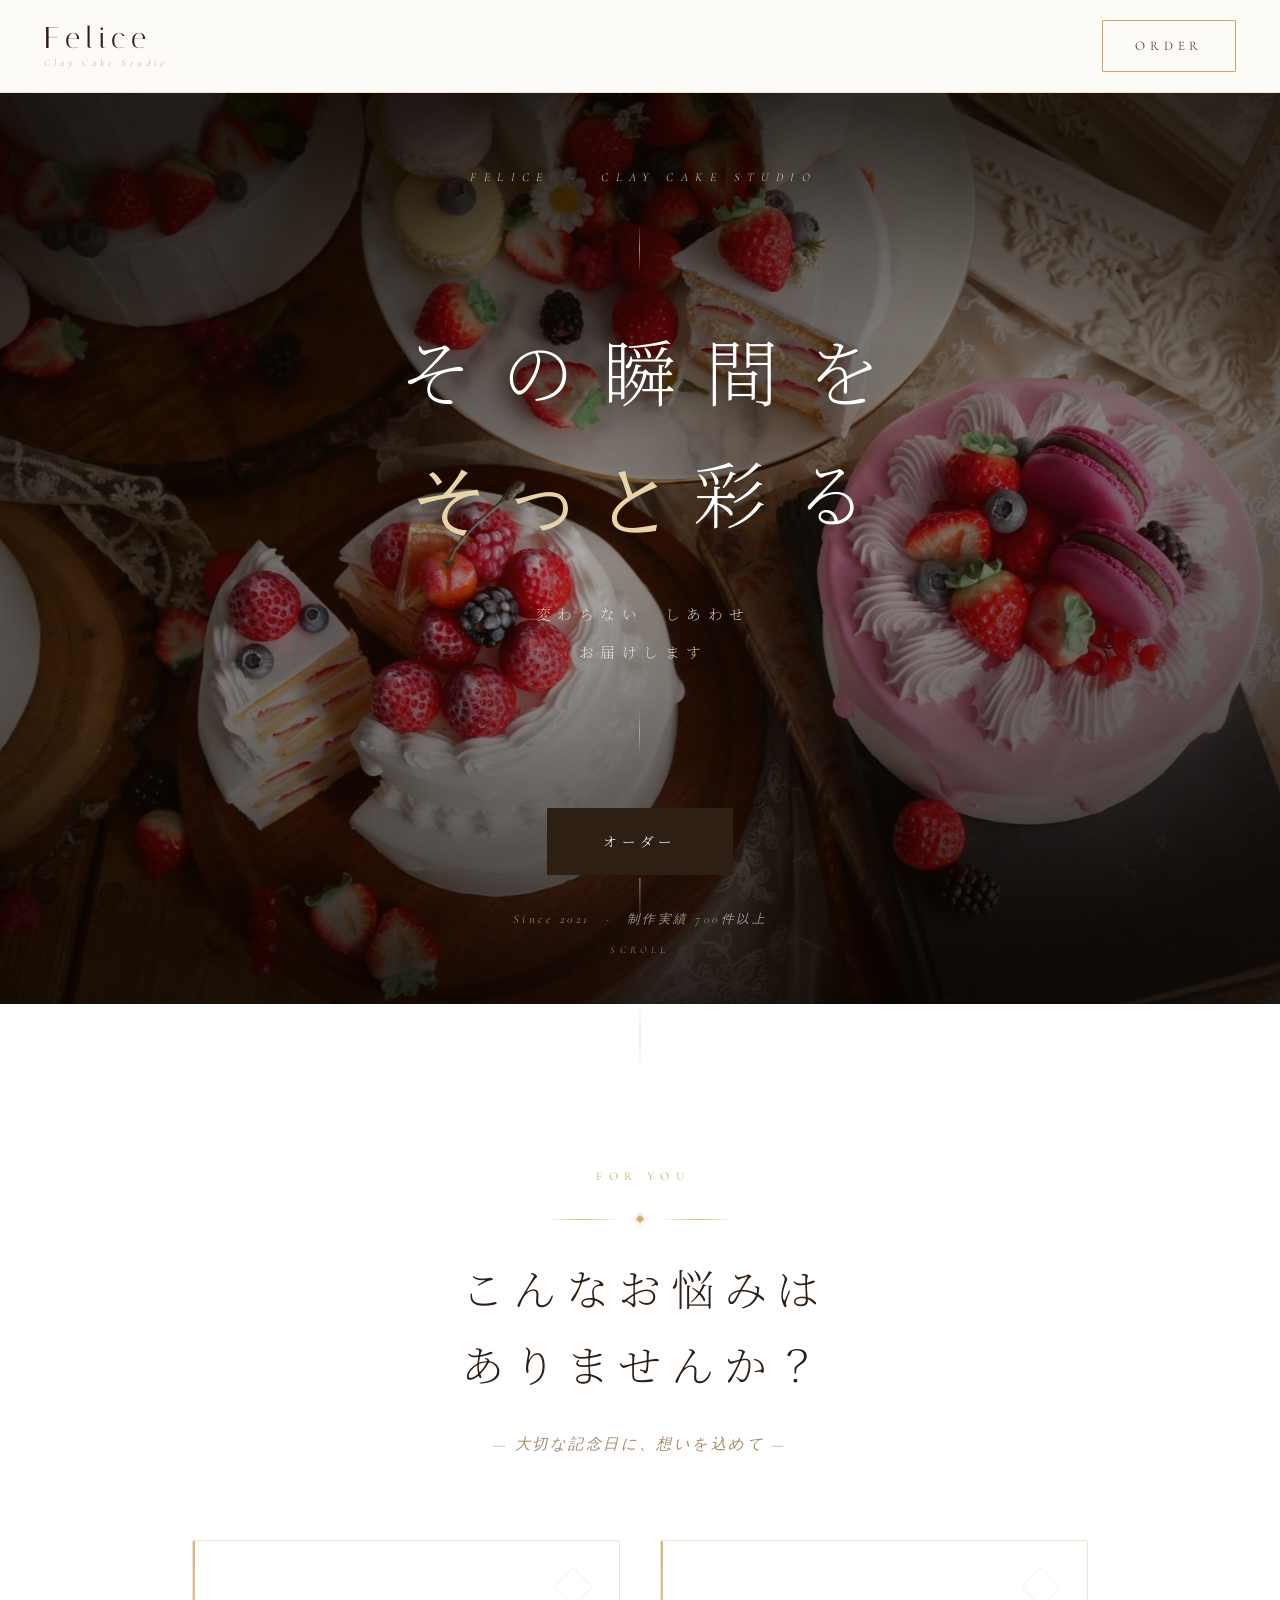
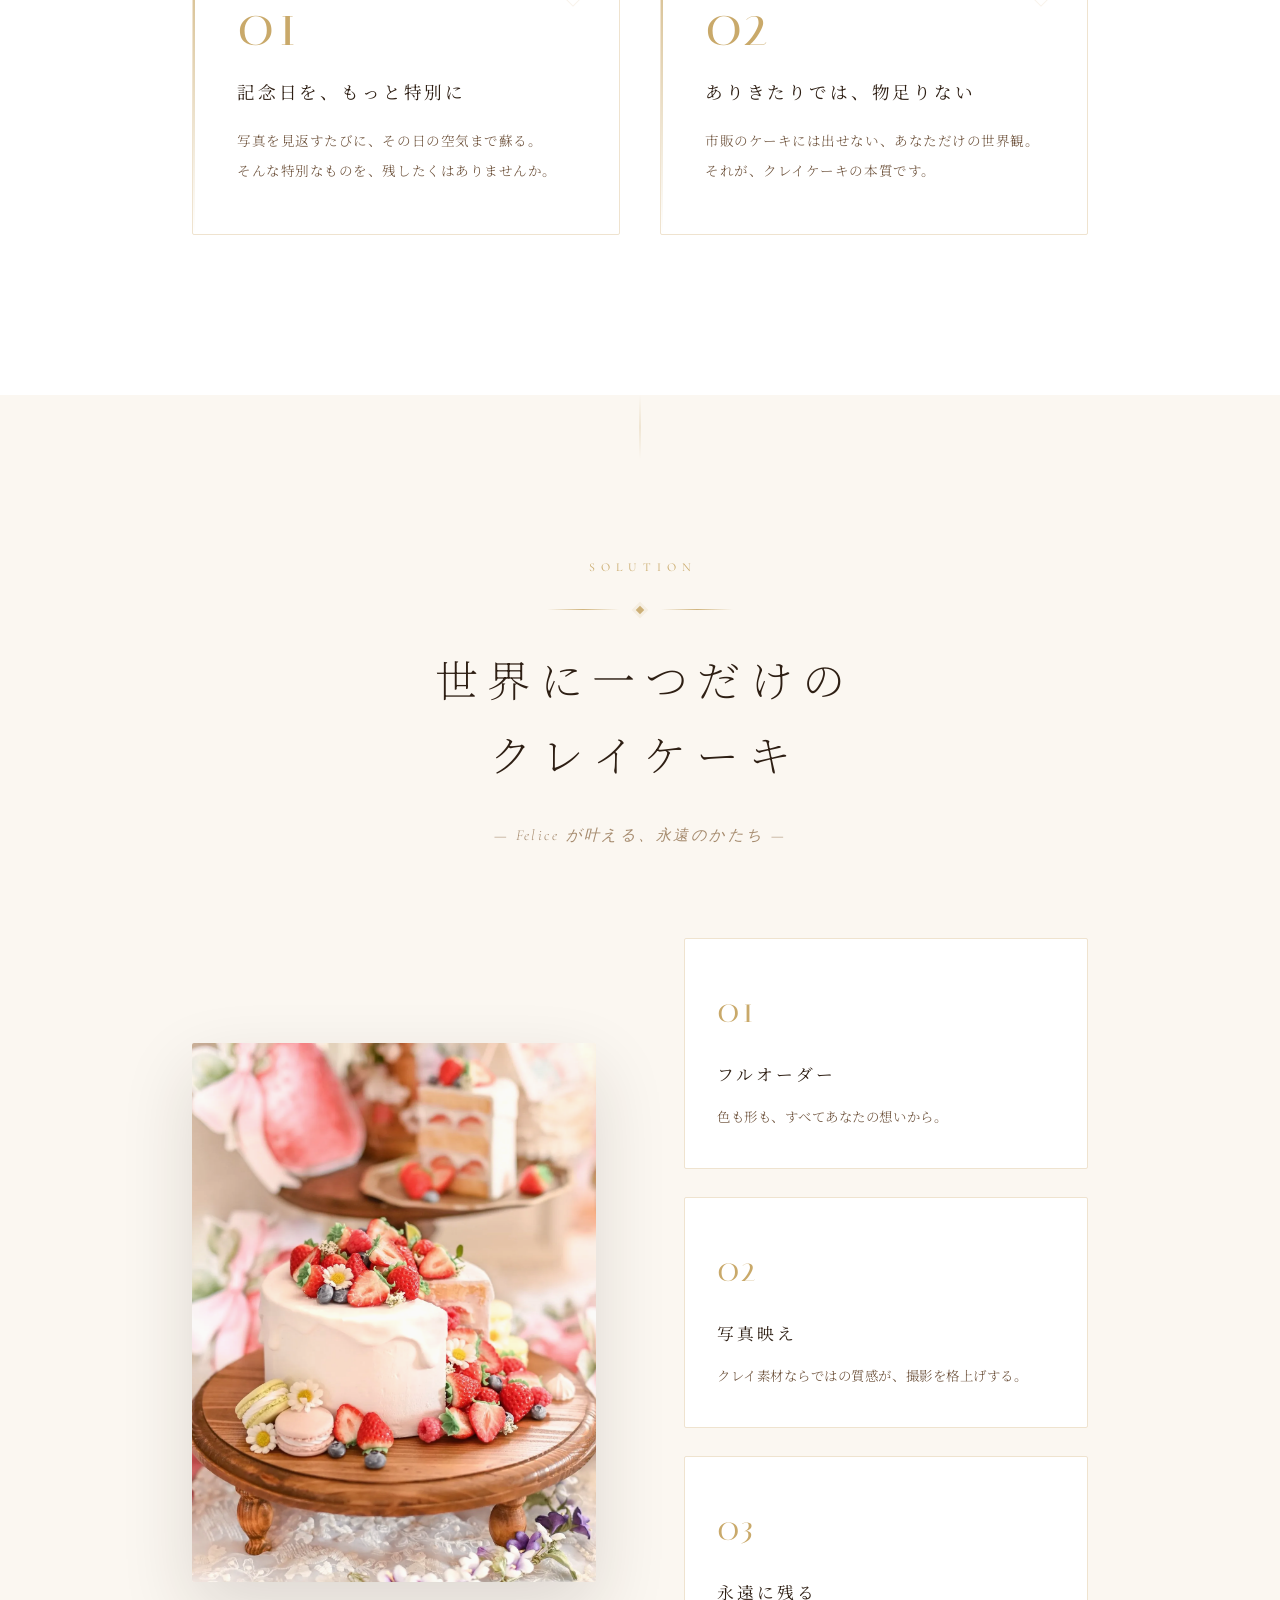
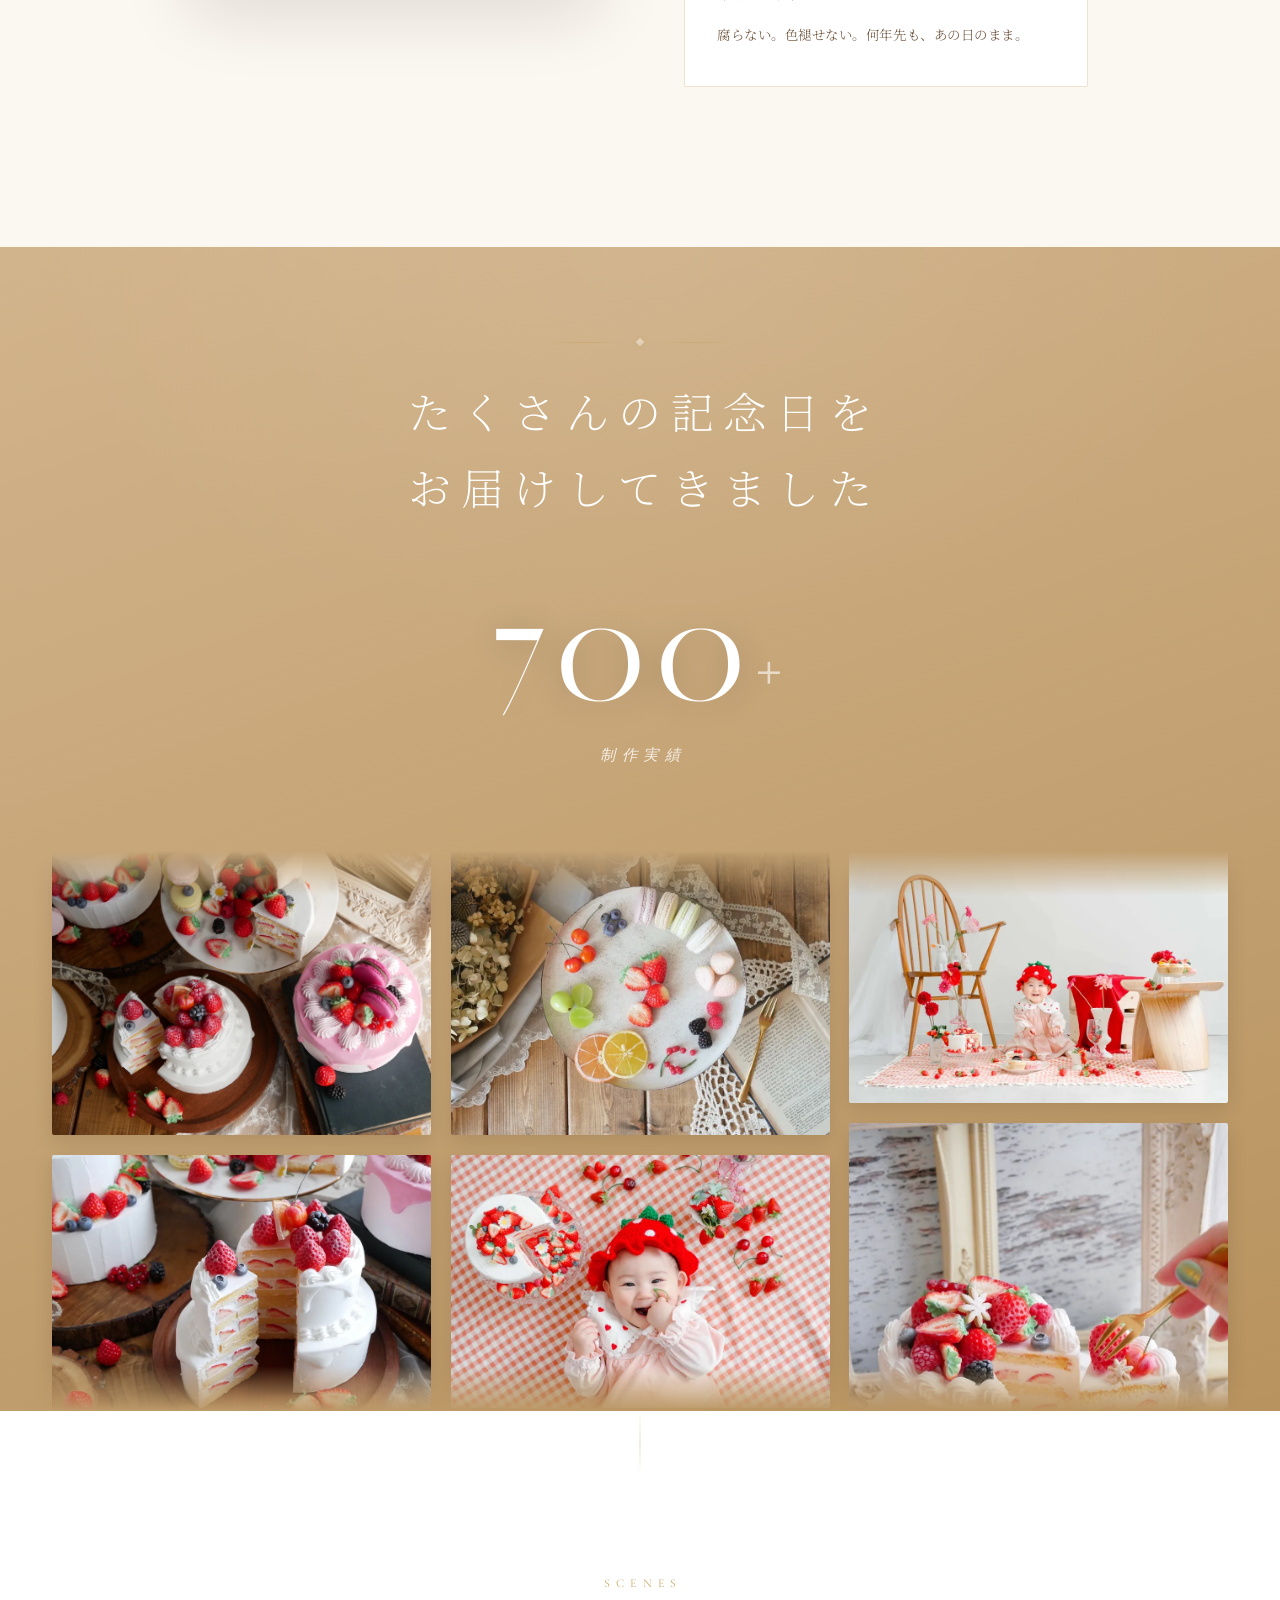
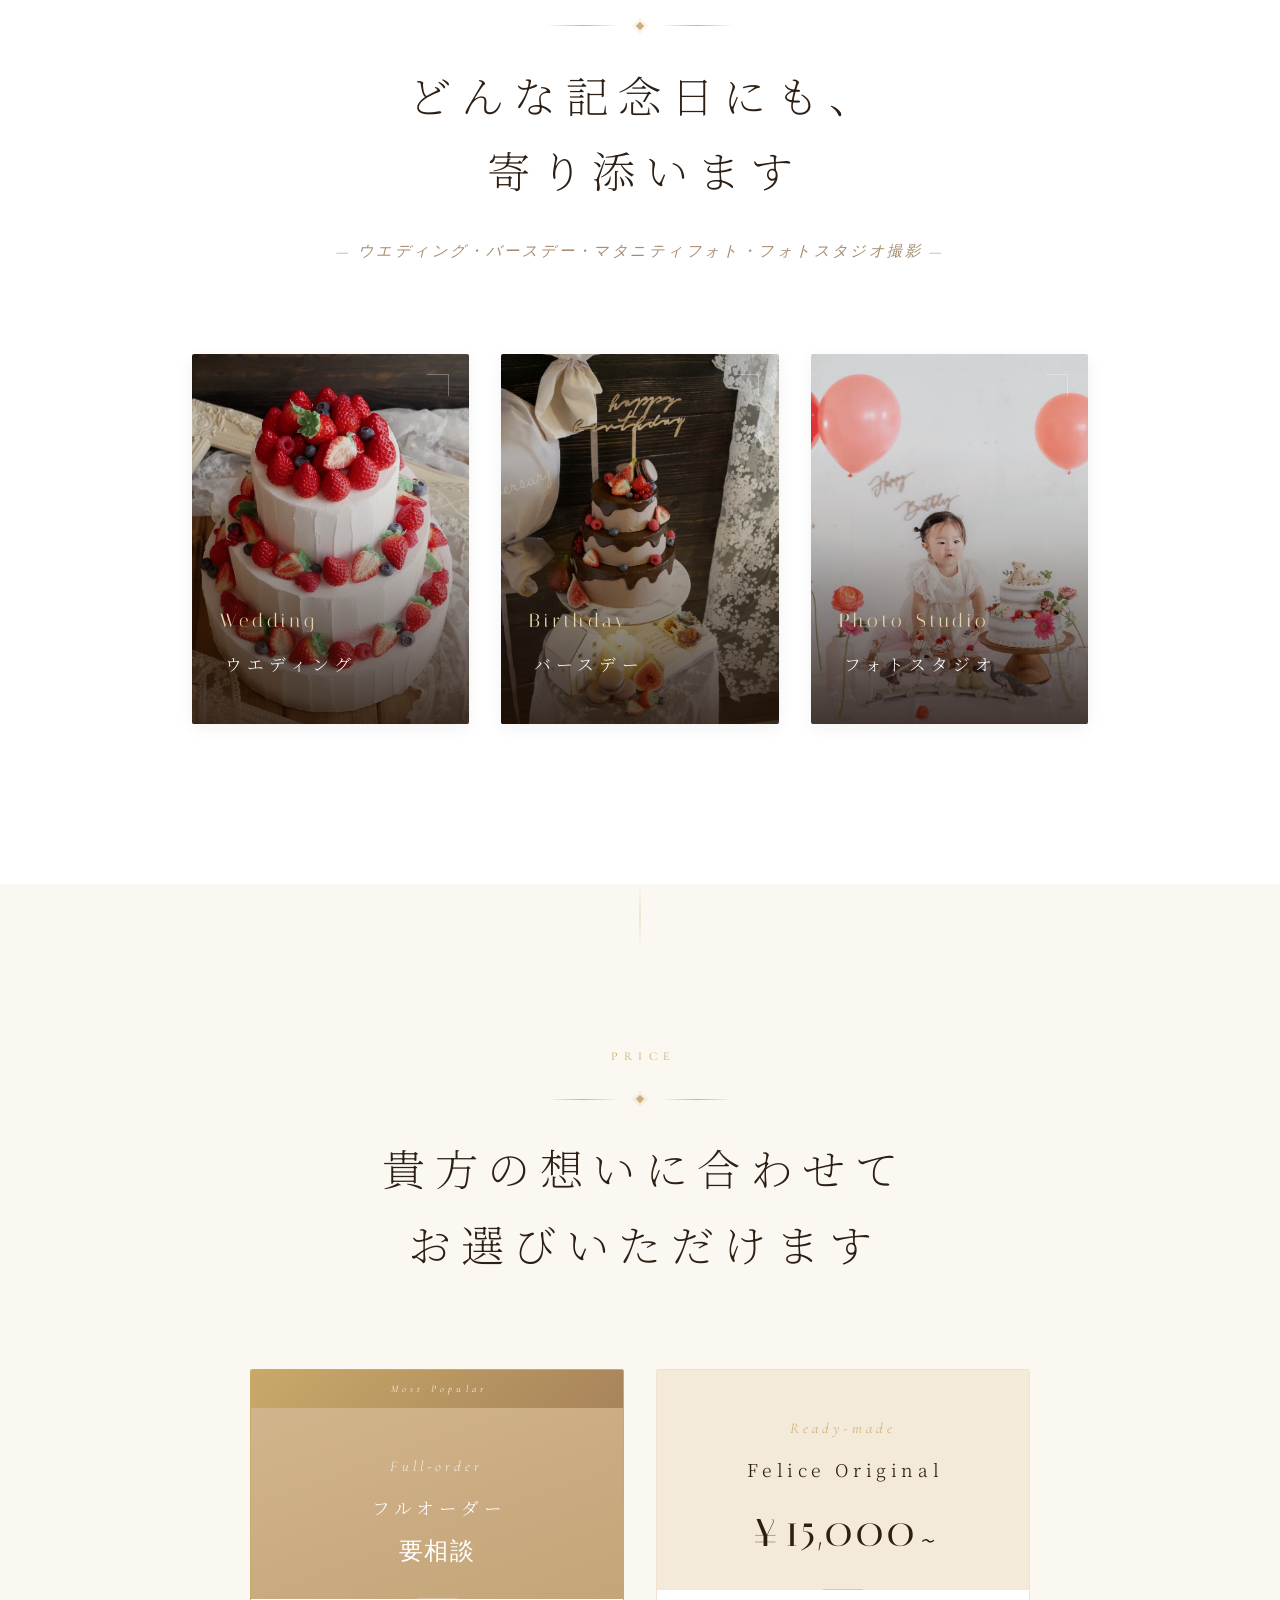
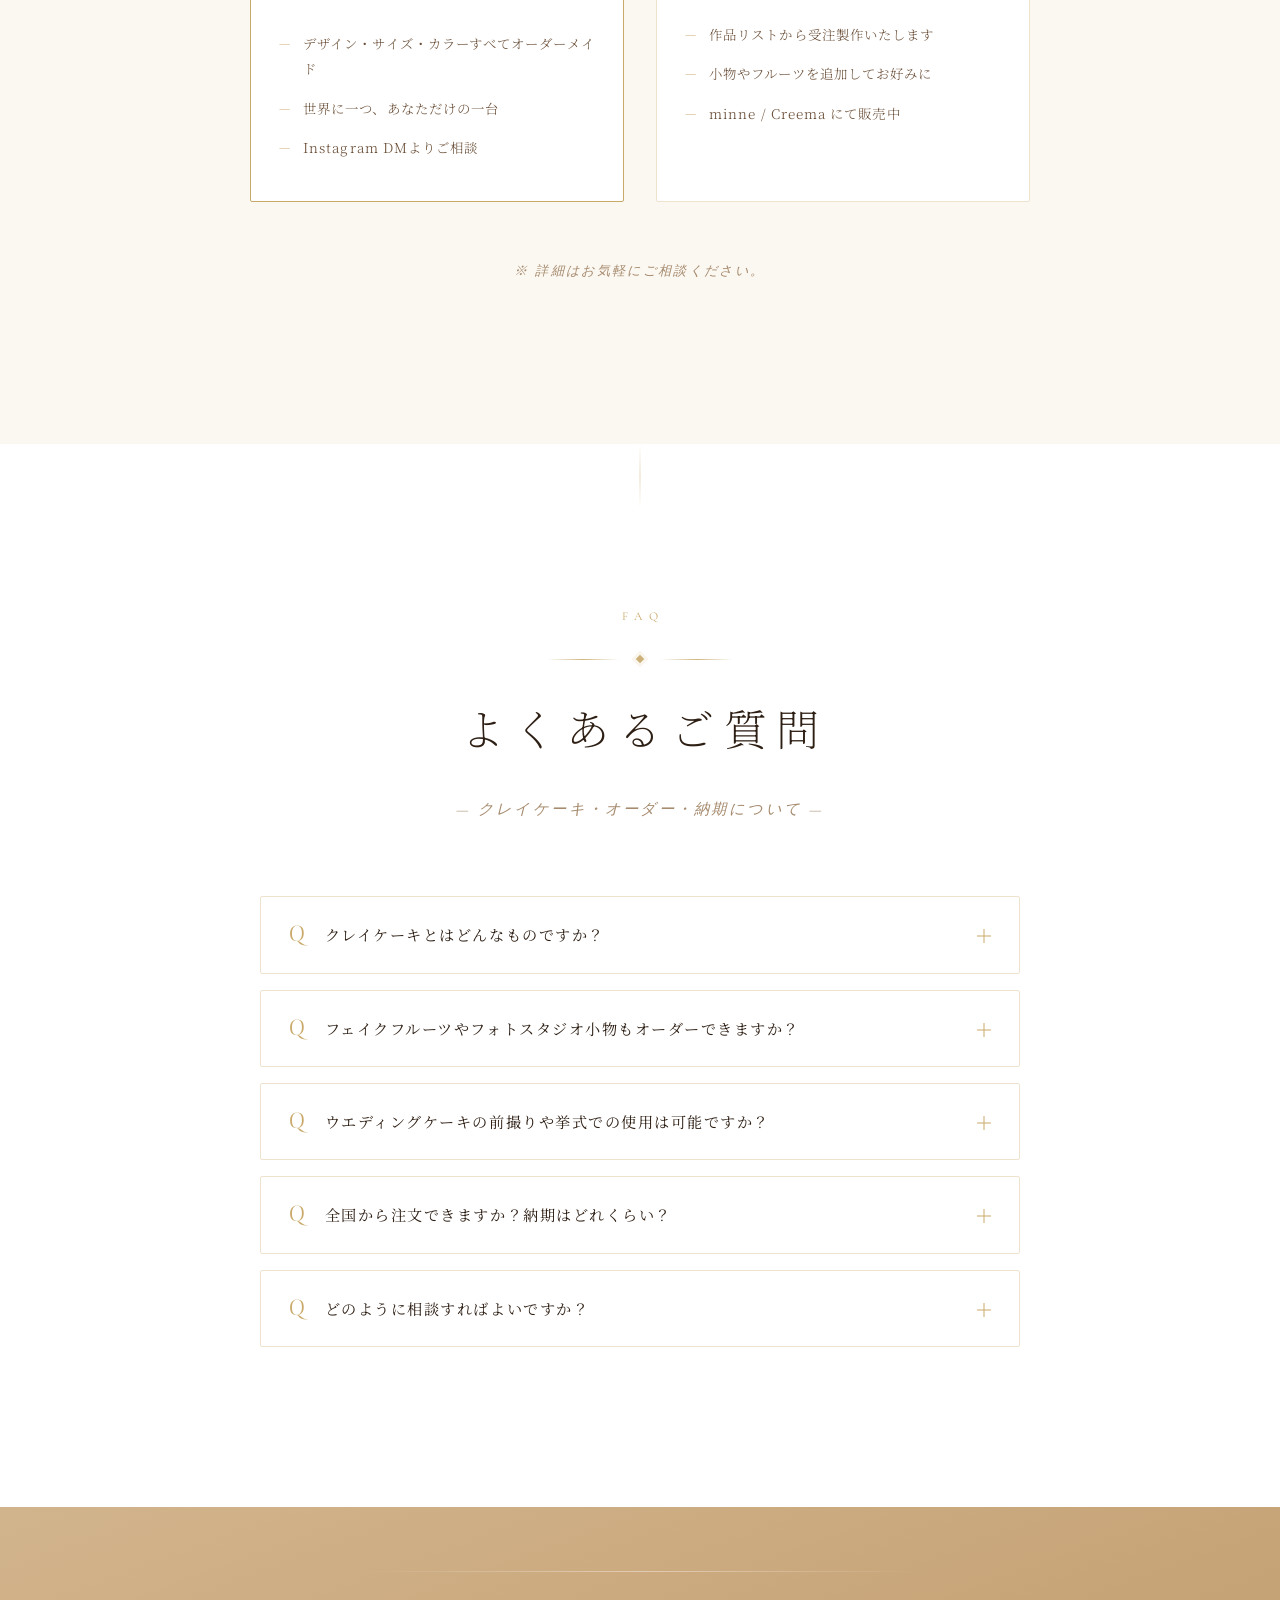
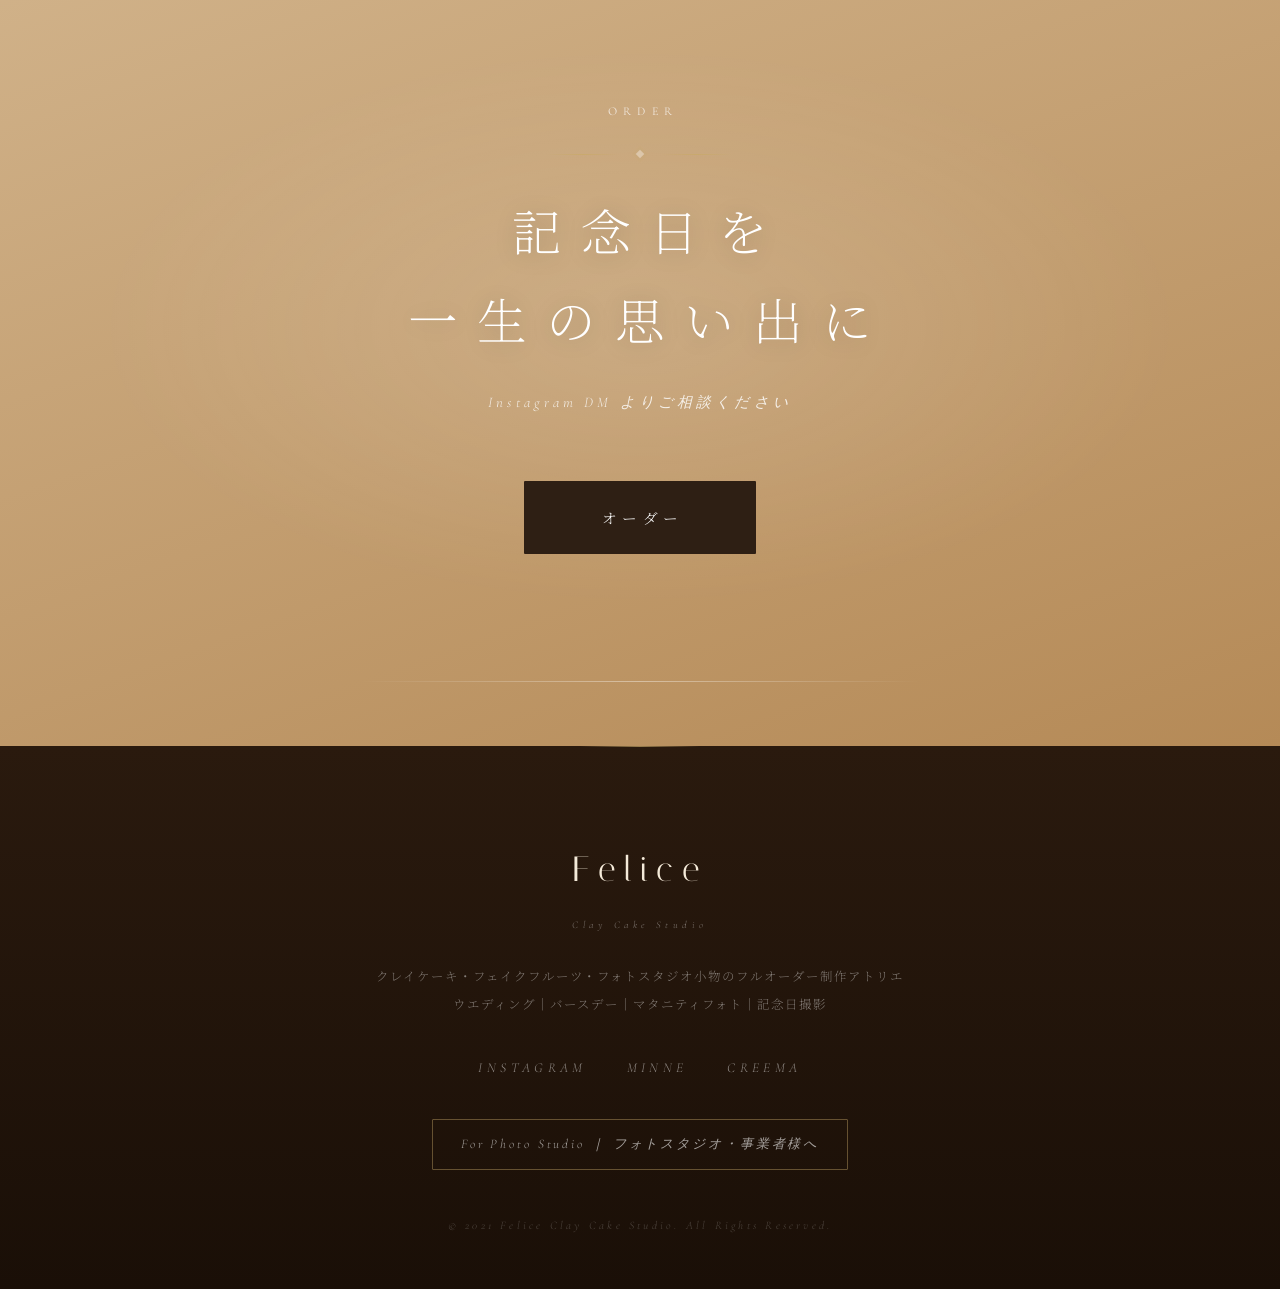
==== commit d6ccdeee: "フォトスタジオ向けB2Bページ追加・3Dシミュレーター削除 - for-studio.html（フォトスタジオ・事業者様向けページ）を新規追加 - トップページフッターにB2B導線ボタンを追加 - s" ====
--- a/index.html
+++ b/index.html
@@ -873,7 +873,6 @@
       <div class="hero-cta">
         <a href="https://www.instagram.com/felice.fakecake?igsh=ZGdzejUwdWFsOW40&utm_source=qr"
            target="_blank" class="btn btn-primary">オーダー</a>
-        <div style="margin-top:16px"><a href="simulator.html" class="btn btn-outline">3Dシミュレーターでつくる</a></div>
       </div>
       <p class="hero-note">Since 2021　·　制作実績 700件以上</p>
     </div>
@@ -1237,9 +1236,6 @@
         <a href="https://www.instagram.com/felice.fakecake?igsh=ZGdzejUwdWFsOW40&utm_source=qr"
            target="_blank" class="btn-order-main">オーダー</a>
       </div>
-      <div class="order-cta" style="margin-top:24px">
-        <a href="simulator.html" class="btn btn-outline">3Dシミュレーターでイメージを作る</a>
-      </div>
     </div>
   </section>
 
@@ -1261,6 +1257,13 @@
       <a href="https://minne.com/@felice-3674?utm_source=ig&utm_medium=social&utm_content=link_in_bio" target="_blank" rel="noopener" aria-label="minne の Felice ショップ">minne</a>
       <a href="https://www.creema.jp/c/felice_fakecake/item/onsale?utm_source=ig&utm_medium=social&utm_content=link_in_bio" target="_blank" rel="noopener" aria-label="Creema の Felice ショップ">Creema</a>
     </nav>
+
+    <p style="margin-top:34px;">
+      <a href="for-studio.html" aria-label="フォトスタジオ・事業者様向けページ"
+         style="display:inline-block;font-family:'Cormorant Garamond',serif;font-style:italic;font-size:.82rem;letter-spacing:.22em;color:rgba(255,255,255,.6);border:1px solid rgba(201,169,106,.42);border-radius:1px;padding:11px 28px;">
+        For Photo Studio ｜ フォトスタジオ・事業者様へ
+      </a>
+    </p>
 
     <p class="footer-copy">© 2021 Felice Clay Cake Studio. All Rights Reserved.</p>
   </footer>
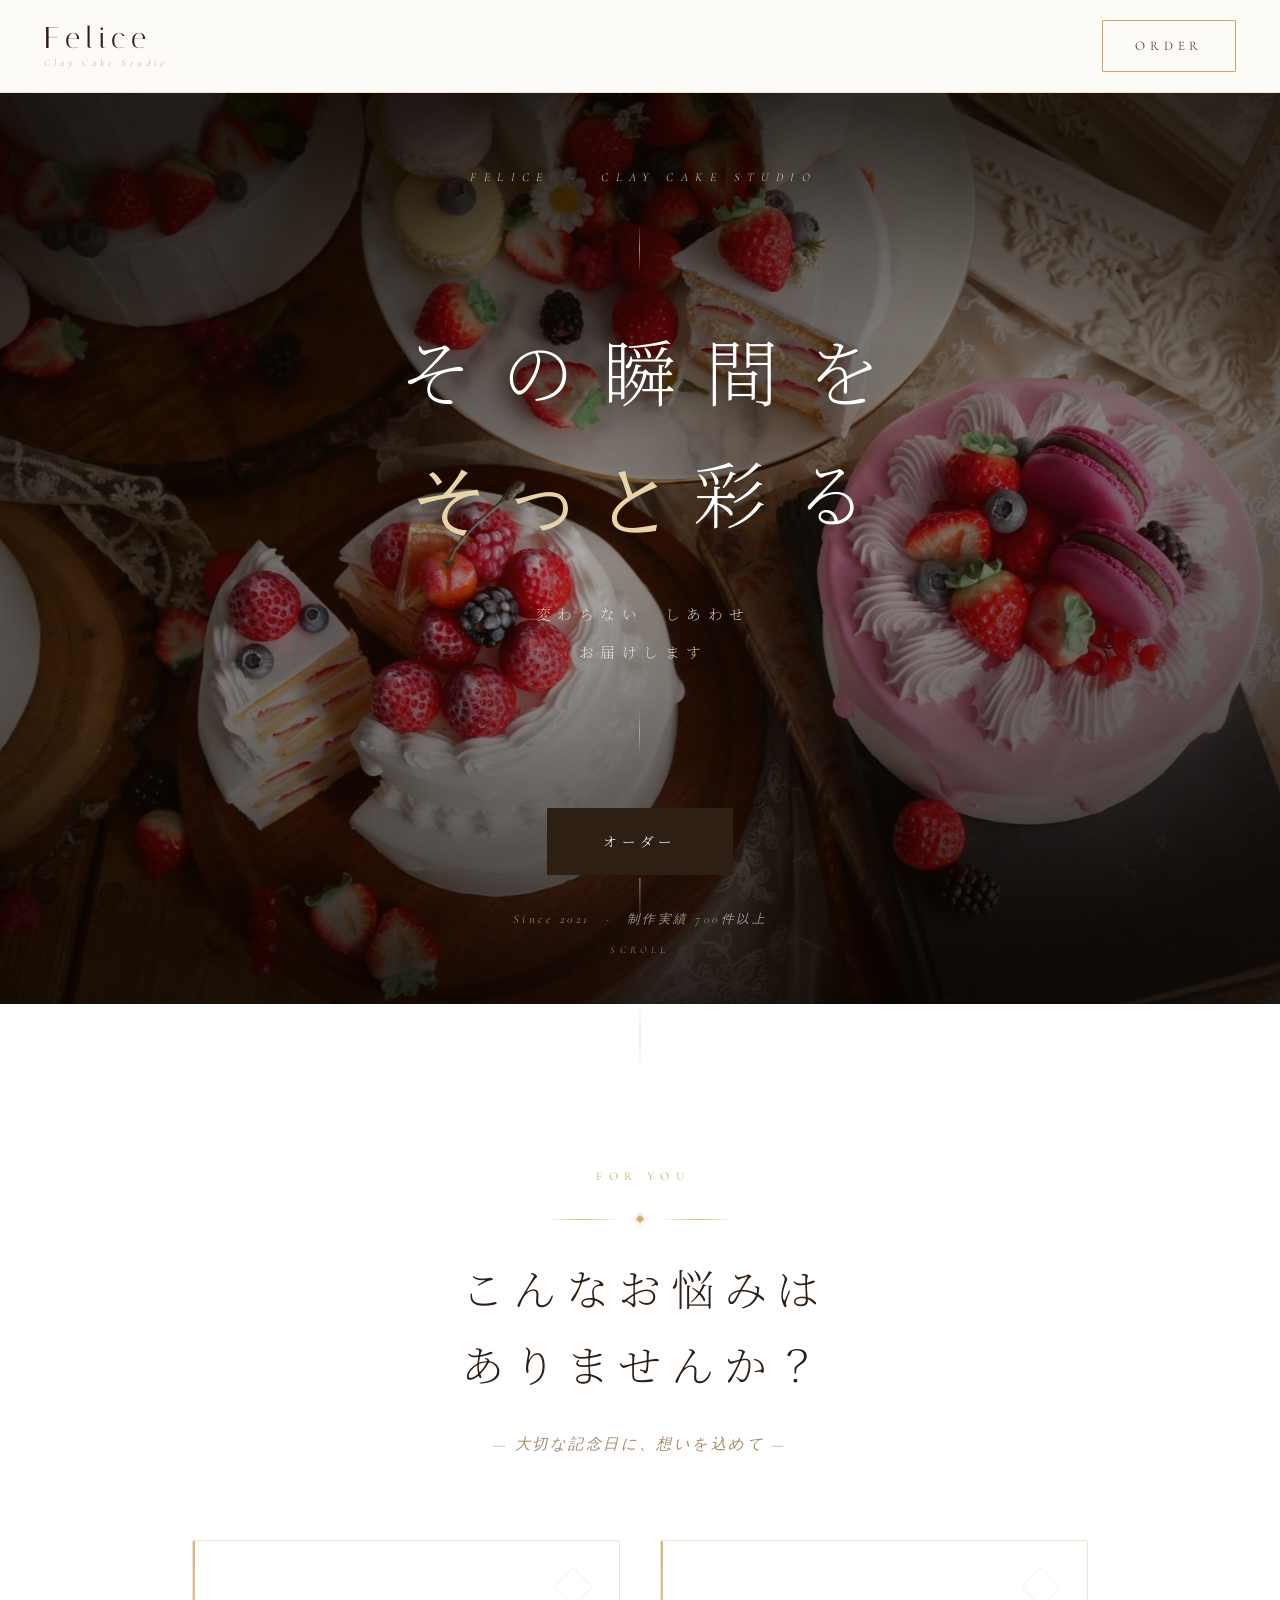
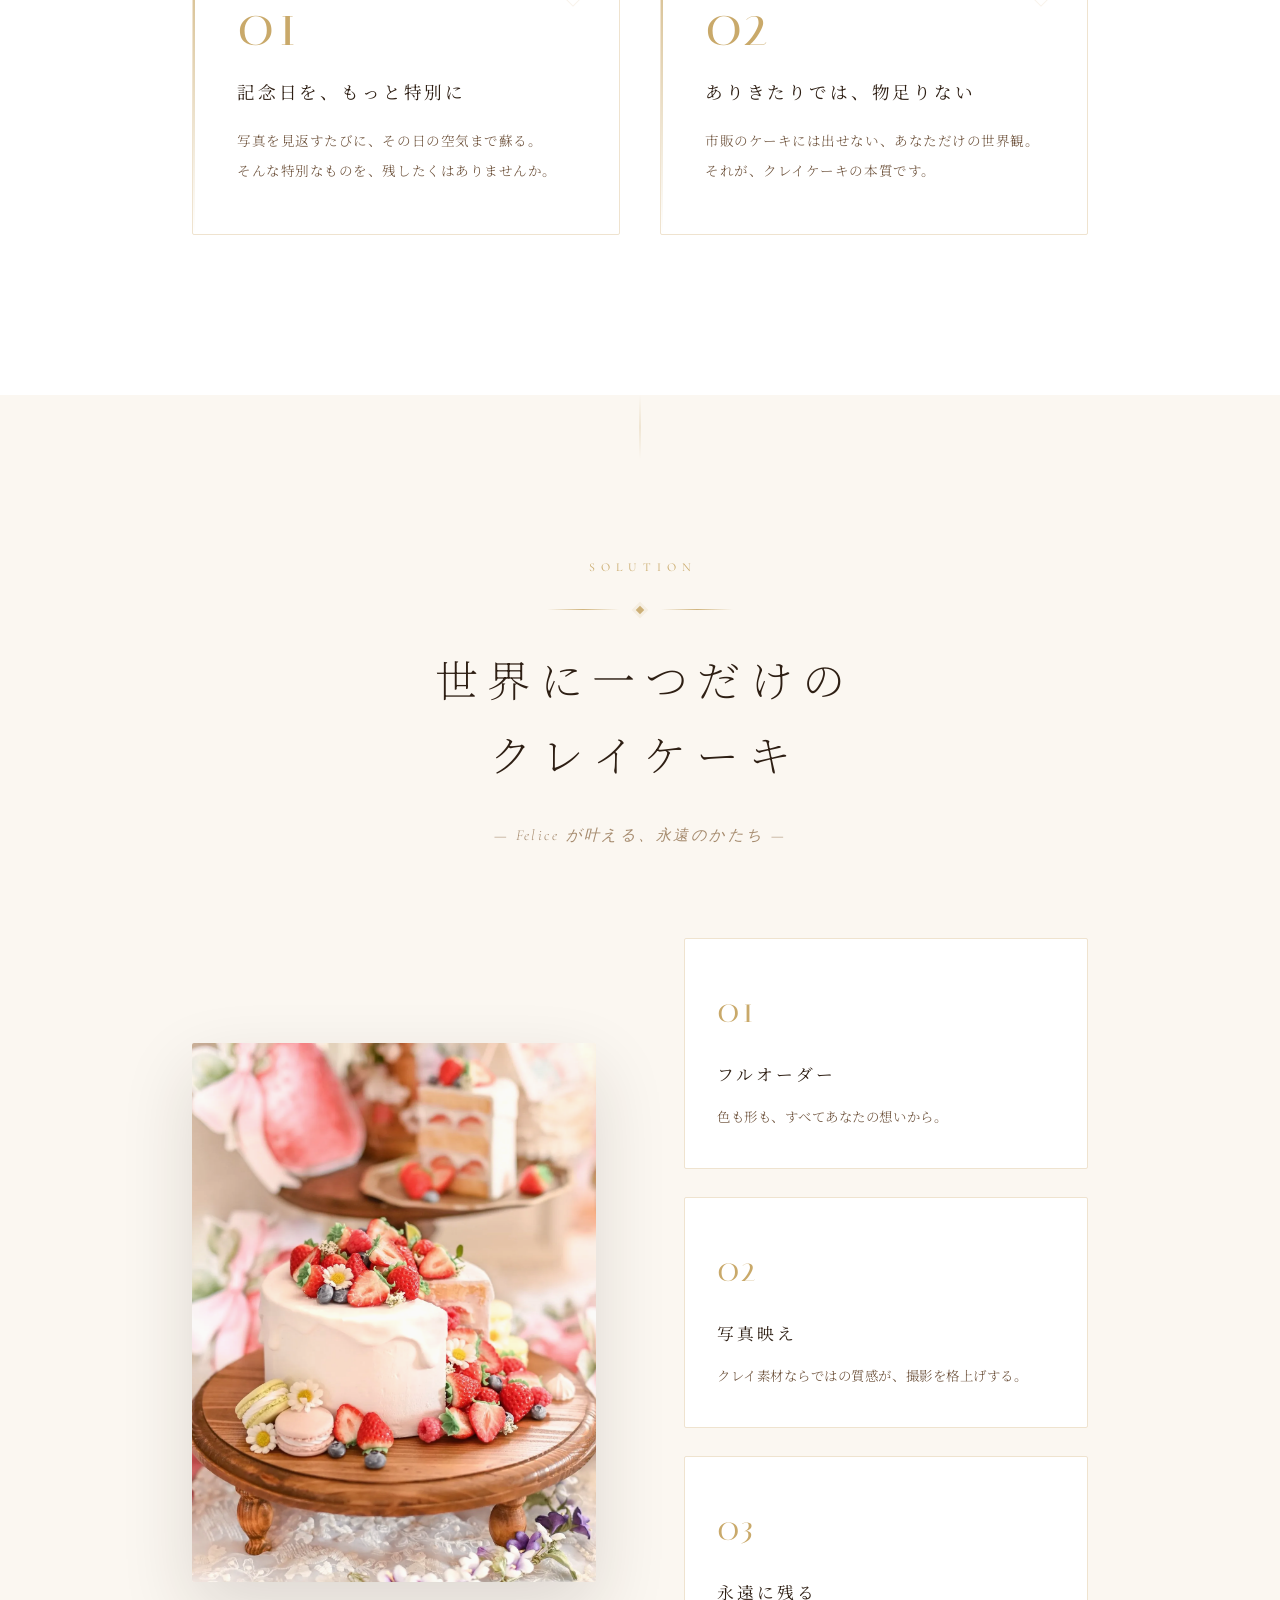
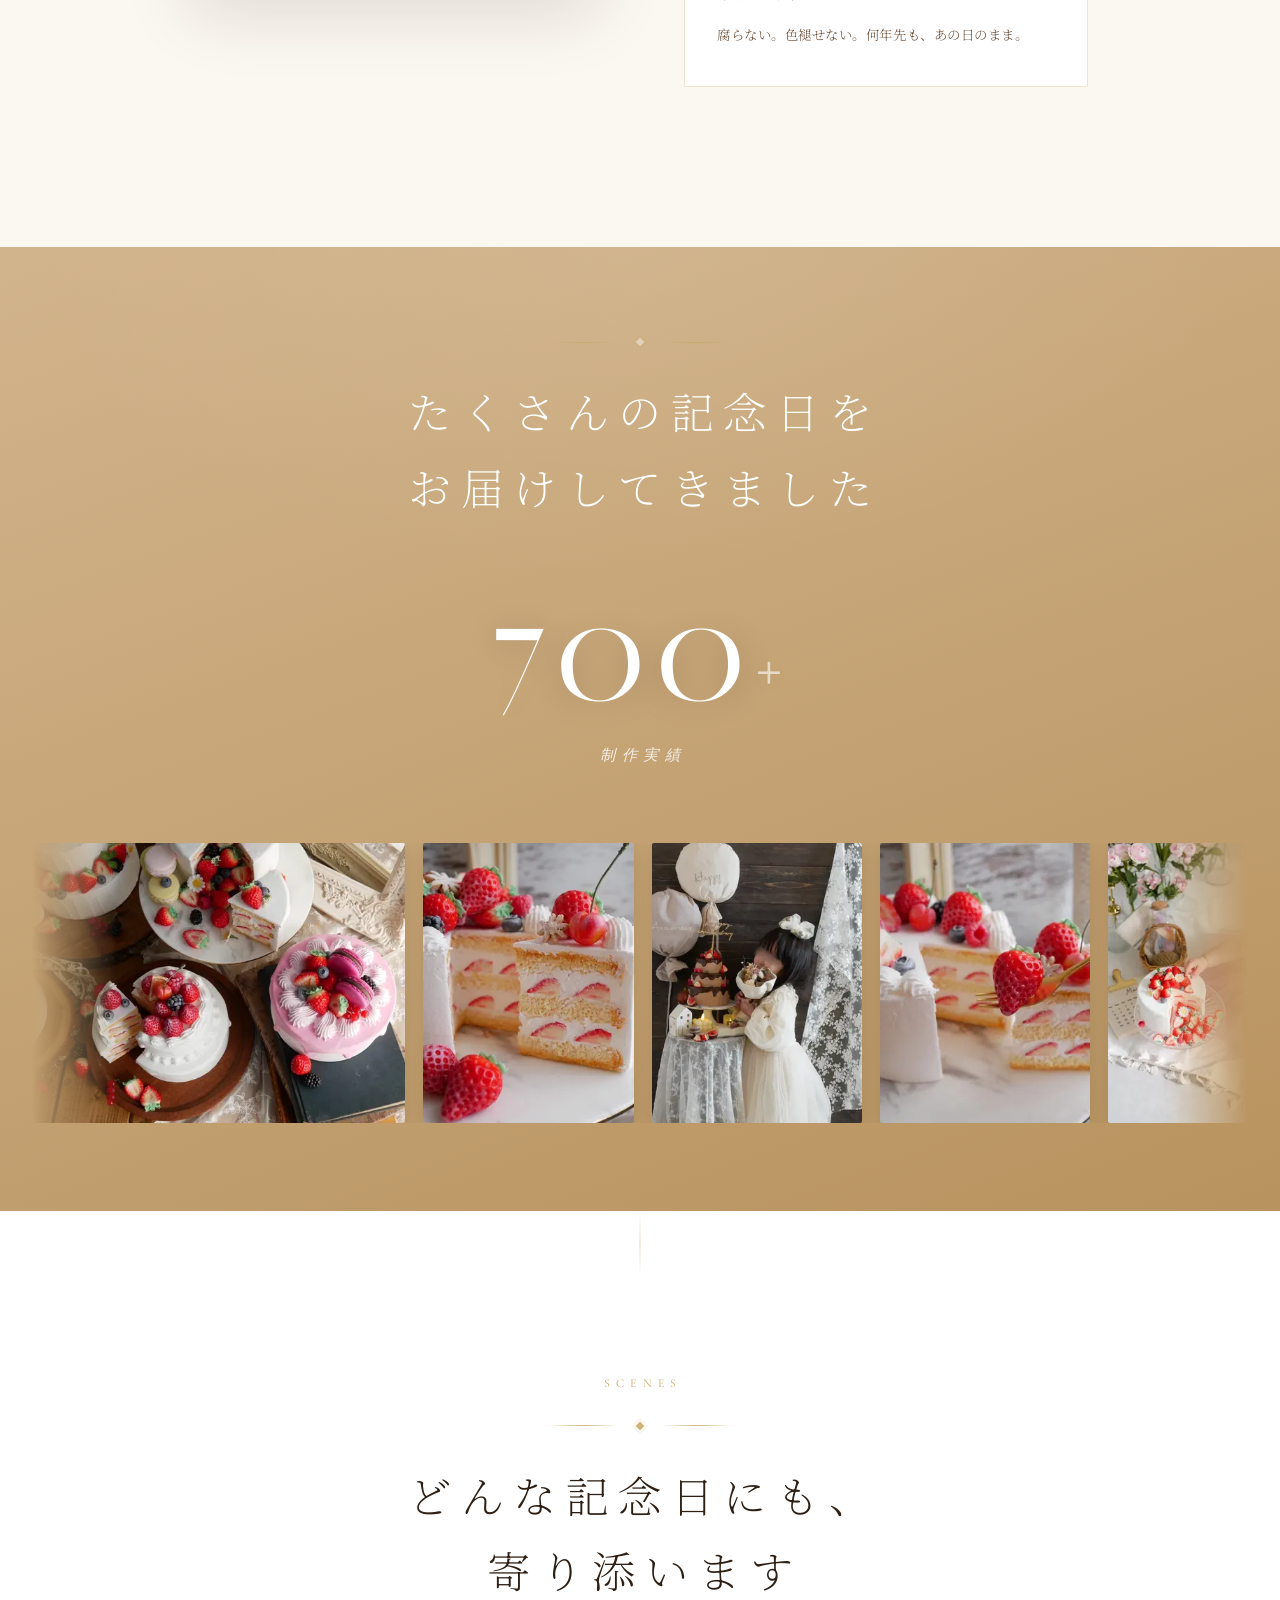
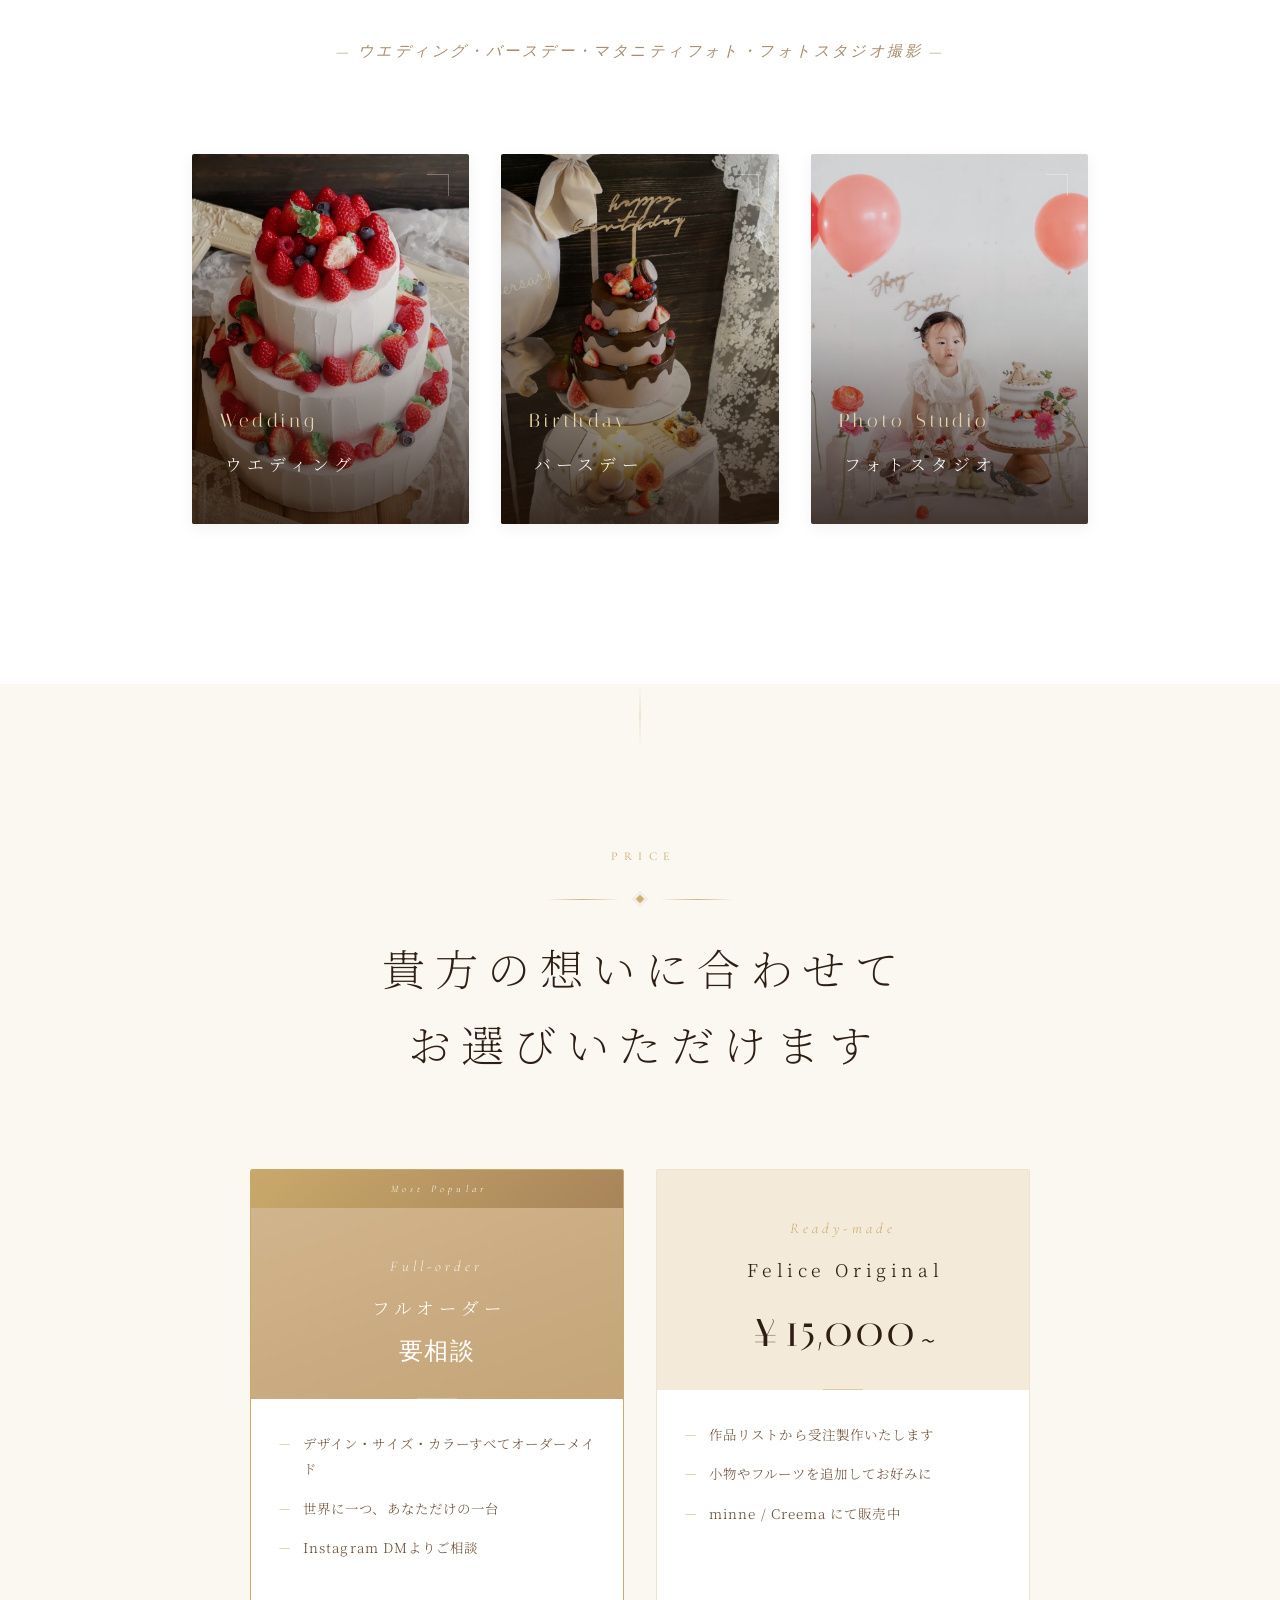
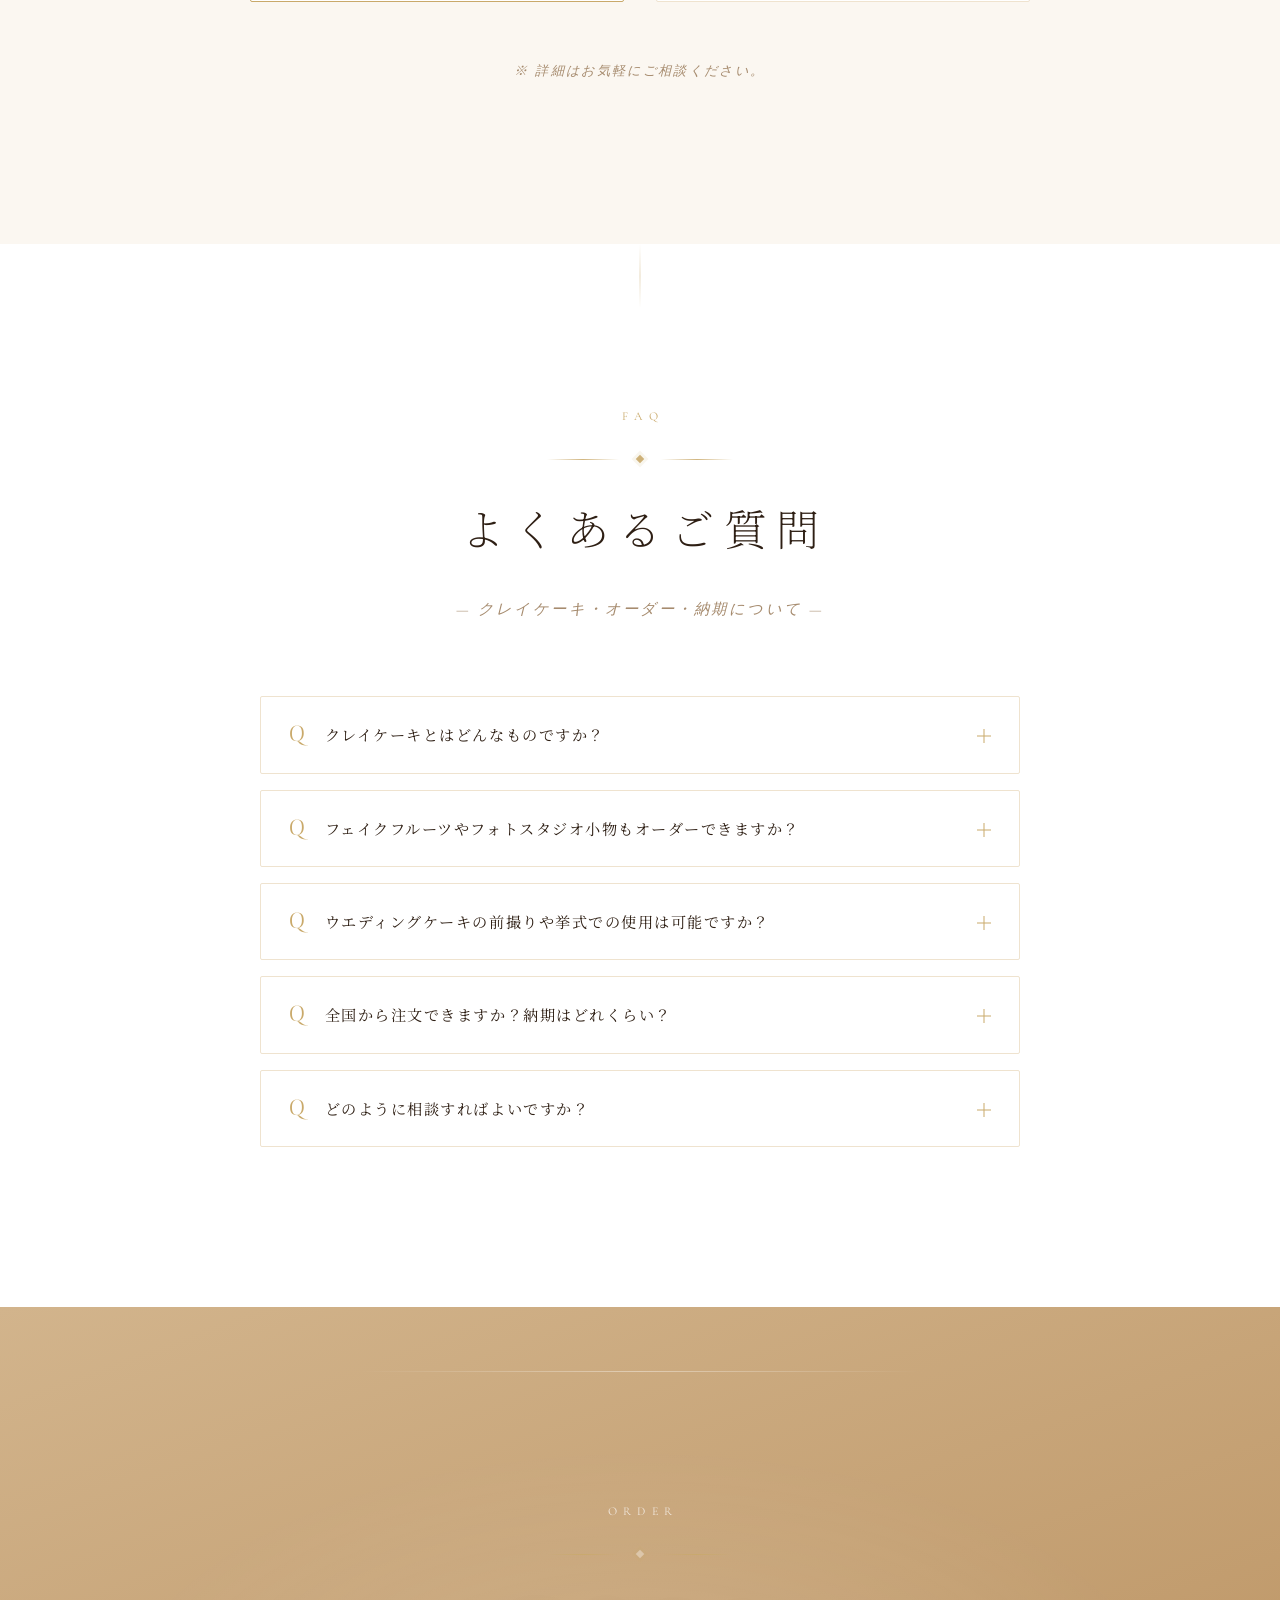
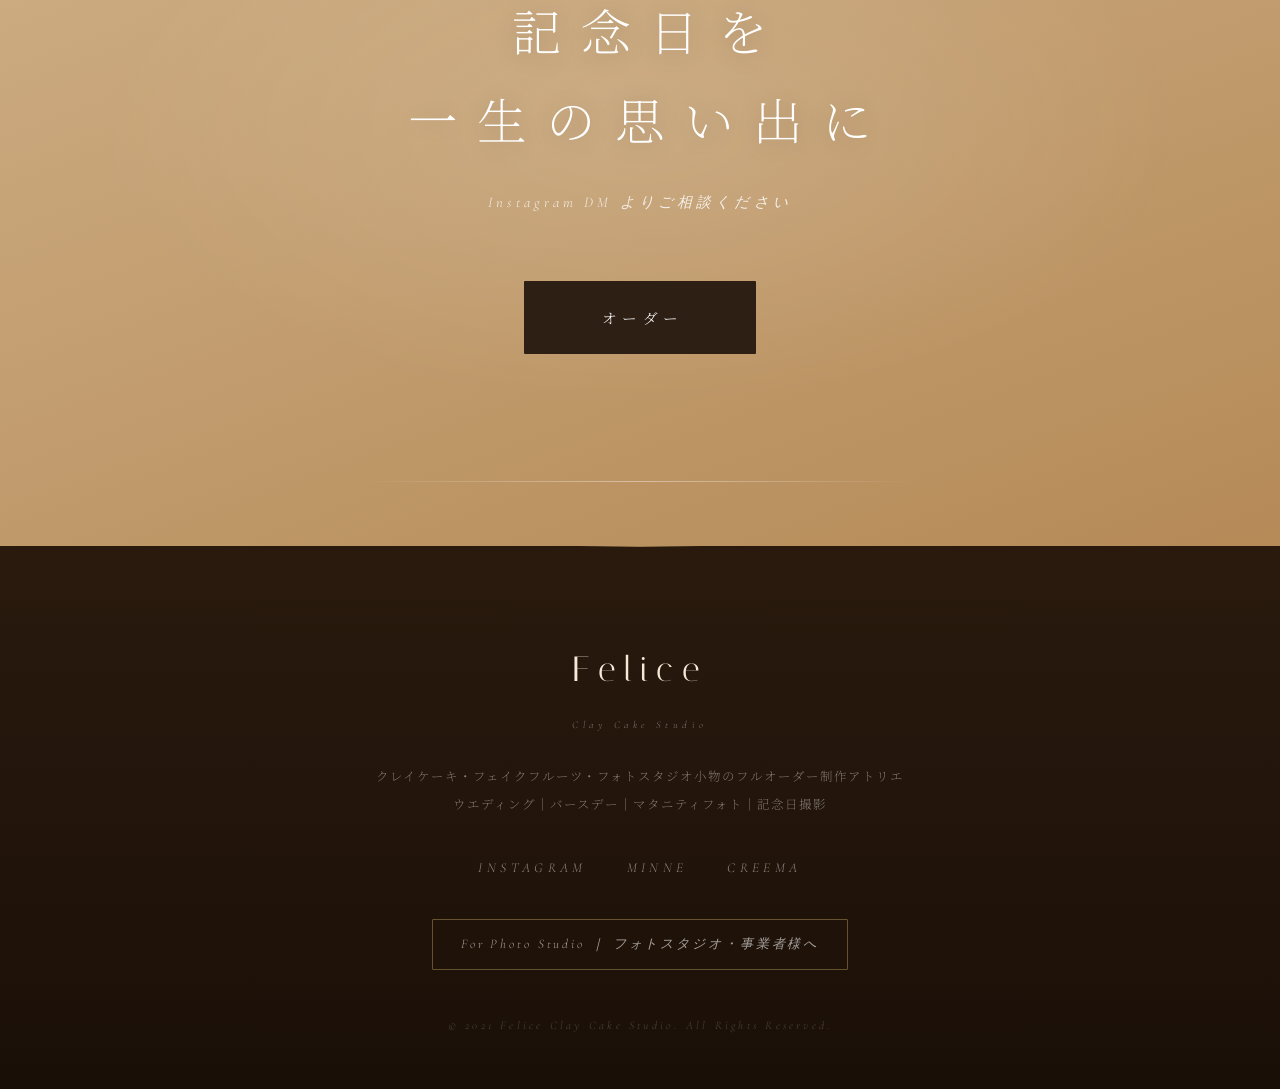
==== commit 4feae362: "index.html: 実績セクションを1列の横流しマーキーに変更・画像を軽量化 3列縦スクロール（33枚・DOM 66枚）が元解像度のまま読み込まれ、 このセクションだけで約2.8MBあったため表示" ====
--- a/index.html
+++ b/index.html
@@ -479,28 +479,40 @@
       padding-left: .44em;
     }
 
-    /* ── Masonry scroll ── */
-    .masonry-outer {
-      margin-top: 80px; overflow: hidden;
-      -webkit-mask-image: linear-gradient(to bottom, transparent 0%, black 8%, black 92%, transparent 100%);
-      mask-image:         linear-gradient(to bottom, transparent 0%, black 8%, black 92%, transparent 100%);
-      height: 560px;
-    }
-    .masonry-track { display: flex; gap: 20px; width: 100%; padding: 0 20px; }
-    .masonry-col {
-      flex: 1; display: flex; flex-direction: column; gap: 20px;
-      animation: masonryUp linear infinite; will-change: transform;
-    }
-    .masonry-col:nth-child(1) { animation-duration: 38s; }
-    .masonry-col:nth-child(2) { animation-duration: 46s; animation-delay: -6s; }
-    .masonry-col:nth-child(3) { animation-duration: 41s; animation-delay: -14s; }
-    @keyframes masonryUp { 0% { transform: translateY(0); } 100% { transform: translateY(-50%); } }
-    .masonry-col img {
-      width: 100%; border-radius: 2px; display: block; object-fit: cover;
+    /* ── Marquee（実績画像を1列で右→左に流す） ── */
+    .marquee-outer {
+      --marquee-h: 280px;          /* カードの表示高さ。幅は元画像の比率で自動 */
+      margin-top: 72px; overflow: hidden;
+      -webkit-mask-image: linear-gradient(to right, transparent 0%, black 7%, black 93%, transparent 100%);
+      mask-image:         linear-gradient(to right, transparent 0%, black 7%, black 93%, transparent 100%);
+    }
+    /* will-change は付けない — keyframes の translate3d で合成レイヤーには
+       載るため、常時GPUメモリを確保し続けるコストだけが増える */
+    .marquee-track {
+      display: flex; width: max-content;
+      animation: marqueeLeft 70s linear infinite;
+    }
+    /* 画面外・ホバー中はアニメーションを止めて描画コストを抑える */
+    .marquee-outer.is-paused .marquee-track { animation-play-state: paused; }
+    @media (hover: hover) {
+      .marquee-outer:hover .marquee-track { animation-play-state: paused; }
+    }
+    @keyframes marqueeLeft {
+      from { transform: translate3d(0, 0, 0); }
+      to   { transform: translate3d(-50%, 0, 0); }
+    }
+    /* 同じ並びを2組。-50% = ちょうど1組分ずれるので継ぎ目が出ない */
+    .marquee-group { display: flex; flex: none; }
+    /* gap ではなく margin-right — 末尾にも余白が付き、1組の幅と -50% が
+       ピクセル単位で一致する（gap だと最後の1つ分だけ足りずカクつく） */
+    .marquee-group picture { display: block; flex: none; margin-right: 18px; }
+    .marquee-group img {
+      /* width: auto 必須 — width/height 属性は読み込み前の領域確保用で、
+         そのまま効くと画像が固定pxに潰れる */
+      height: var(--marquee-h); width: auto; display: block;
+      border-radius: 2px;
       box-shadow: 0 6px 20px rgba(30,15,5,.12);
-      transition: transform .8s var(--ease-lux), box-shadow .8s var(--ease-lux);
-    }
-    .masonry-col img:hover { transform: scale(1.03); box-shadow: 0 14px 36px rgba(30,15,5,.2); }
+    }
 
     /* ── SCENES ── */
     .scenes-grid { display: grid; grid-template-columns: repeat(3, 1fr); gap: 32px; margin-top: 88px; }
@@ -801,12 +813,14 @@
 
     @media (prefers-reduced-motion: reduce) {
       *, *::before, *::after { animation-duration: .01ms !important; transition-duration: .01ms !important; }
-      .masonry-col { animation: none !important; }
+      /* 自動で流さず、横スクロールで見てもらう */
+      .marquee-track { animation: none !important; }
+      .marquee-outer { overflow-x: auto; }
     }
 
     /* z-index: コンテンツを前面に */
     .header, .container, .container-sm, .hero-inner,
-    .masonry-outer, .record-number, .order-section > div, .footer > * {
+    .marquee-outer, .record-number, .order-section > div, .footer > * {
       position: relative; z-index: 10;
     }
 
@@ -817,7 +831,9 @@
       .empathy-grid, .solution-layout, .scenes-grid, .pricing-grid { grid-template-columns: 1fr; }
       .solution-layout { gap: 48px; }
       .solution-image::before { display: none; }
-      .masonry-outer { height: 420px; }
+      .marquee-outer { --marquee-h: 190px; margin-top: 56px; }
+      .marquee-track { animation-duration: 58s; }
+      .marquee-group picture { margin-right: 12px; }
       .hero-inner { padding: 56px 24px; }
       .hero-catch { font-size: clamp(2.2rem, 9vw, 3.4rem); letter-spacing: .3em; }
       .hero-sub { letter-spacing: .32em; font-size: .82rem; }
@@ -831,6 +847,9 @@
       .btn-order-main { padding-left: calc(.24em + 40px); }
     }
     @media (max-width: 480px) {
+      .marquee-outer { --marquee-h: 158px; }
+      .marquee-track { animation-duration: 50s; }
+      .marquee-group picture { margin-right: 10px; }
       .hero-catch { font-size: 2rem; letter-spacing: .22em; }
       .pricing-grid { grid-template-columns: 1fr; }
       .section-title { font-size: 1.5rem; letter-spacing: .18em; }
@@ -959,7 +978,7 @@
 
 
   <!-- ═══════════ ④ TRACK RECORD ═══════════ -->
-  <section class="section-tan" style="padding: 40px 32px 0;">
+  <section class="section-tan" style="padding: 40px 32px 88px;">
     <div class="container-sm text-center">
       <span class="label label--white fade-up">Track Record</span>
       <div class="ornament fade-up delay-1" style="--tan-dark: rgba(255,255,255,.45);">
@@ -974,83 +993,40 @@
       </div>
     </div>
 
-    <div class="masonry-outer">
-      <div class="masonry-track">
-        <!-- col 1 (10 unique) -->
-        <div class="masonry-col">
-          <picture><source srcset="images/webp/AF62A4D7-4936-40CD-A49C-6EF85D527675.webp" type="image/webp"><img src="images/original/AF62A4D7-4936-40CD-A49C-6EF85D527675.jpg" alt="Felice のクレイケーキ制作実例｜ウエディング向けフェイクケーキ" loading="lazy" decoding="async"></picture>
-          <picture><source srcset="images/webp/49DC7FCA-00A7-41A6-9B98-FD62F042FA0A.webp" type="image/webp"><img src="images/original/49DC7FCA-00A7-41A6-9B98-FD62F042FA0A.jpg" alt="クレイケーキ制作実績｜Felice オーダーメイド作品" loading="lazy" decoding="async"></picture>
-          <picture><source srcset="images/webp/C9D753F9-B537-4319-9048-CC3AE9D389EC.webp" type="image/webp"><img src="images/original/C9D753F9-B537-4319-9048-CC3AE9D389EC.jpg" alt="フェイクケーキ制作例｜記念日フォト用ディスプレイ" loading="lazy" decoding="async"></picture>
-          <picture><source srcset="images/webp/1488C032-1AB4-4A9C-B1A5-8A62ECC1CB80.webp" type="image/webp"><img src="images/original/1488C032-1AB4-4A9C-B1A5-8A62ECC1CB80.jpg" alt="サンプルケーキ制作例｜撮影用ディスプレイ" loading="lazy" decoding="async"></picture>
-          <picture><source srcset="images/webp/3ADB4CAB-09D1-4598-B3BB-E1CD3FDE01C2.webp" type="image/webp"><img src="images/original/3ADB4CAB-09D1-4598-B3BB-E1CD3FDE01C2.jpg" alt="バースデー用クレイケーキ制作例" loading="lazy" decoding="async"></picture>
-          <picture><source srcset="images/webp/S__29360139.webp" type="image/webp"><img src="images/original/S__29360139.jpg" alt="フェイクフルーツ装飾例｜フォトスタジオ小物" loading="lazy" decoding="async"></picture>
-          <picture><source srcset="images/webp/LINE_ALBUM_ケーキ_260403_1.webp" type="image/webp"><img src="images/original/LINE_ALBUM_ケーキ_260403_1.jpg" alt="クレイケーキ制作例｜オーダーメイドフェイクケーキ" loading="lazy" decoding="async"></picture>
-          <picture><source srcset="images/webp/LINE_ALBUM_ケーキ_260403_5.webp" type="image/webp"><img src="images/original/LINE_ALBUM_ケーキ_260403_5.jpg" alt="ウエディングケーキ制作例｜クレイ造形" loading="lazy" decoding="async"></picture>
-          <picture><source srcset="images/webp/LINE_ALBUM_ウェディング系_260403_4.webp" type="image/webp"><img src="images/original/LINE_ALBUM_ウェディング系_260403_4.jpg" alt="ウエディング装飾用クレイケーキ" loading="lazy" decoding="async"></picture>
-          <picture><source srcset="images/webp/LINE_ALBUM_ウェディング系_260403_5.webp" type="image/webp"><img src="images/original/LINE_ALBUM_ウェディング系_260403_5.jpg" alt="ブライダル用フェイクケーキ制作実例" loading="lazy" decoding="async"></picture>
-          <!-- duplicate for loop -->
-          <picture><source srcset="images/webp/AF62A4D7-4936-40CD-A49C-6EF85D527675.webp" type="image/webp"><img src="images/original/AF62A4D7-4936-40CD-A49C-6EF85D527675.jpg" alt="Felice のクレイケーキ制作実例｜ウエディング向けフェイクケーキ" loading="lazy" decoding="async"></picture>
-          <picture><source srcset="images/webp/49DC7FCA-00A7-41A6-9B98-FD62F042FA0A.webp" type="image/webp"><img src="images/original/49DC7FCA-00A7-41A6-9B98-FD62F042FA0A.jpg" alt="クレイケーキ制作実績｜Felice オーダーメイド作品" loading="lazy" decoding="async"></picture>
-          <picture><source srcset="images/webp/C9D753F9-B537-4319-9048-CC3AE9D389EC.webp" type="image/webp"><img src="images/original/C9D753F9-B537-4319-9048-CC3AE9D389EC.jpg" alt="フェイクケーキ制作例｜記念日フォト用ディスプレイ" loading="lazy" decoding="async"></picture>
-          <picture><source srcset="images/webp/1488C032-1AB4-4A9C-B1A5-8A62ECC1CB80.webp" type="image/webp"><img src="images/original/1488C032-1AB4-4A9C-B1A5-8A62ECC1CB80.jpg" alt="サンプルケーキ制作例｜撮影用ディスプレイ" loading="lazy" decoding="async"></picture>
-          <picture><source srcset="images/webp/3ADB4CAB-09D1-4598-B3BB-E1CD3FDE01C2.webp" type="image/webp"><img src="images/original/3ADB4CAB-09D1-4598-B3BB-E1CD3FDE01C2.jpg" alt="バースデー用クレイケーキ制作例" loading="lazy" decoding="async"></picture>
-          <picture><source srcset="images/webp/S__29360139.webp" type="image/webp"><img src="images/original/S__29360139.jpg" alt="フェイクフルーツ装飾例｜フォトスタジオ小物" loading="lazy" decoding="async"></picture>
-          <picture><source srcset="images/webp/LINE_ALBUM_ケーキ_260403_1.webp" type="image/webp"><img src="images/original/LINE_ALBUM_ケーキ_260403_1.jpg" alt="クレイケーキ制作例｜オーダーメイドフェイクケーキ" loading="lazy" decoding="async"></picture>
-          <picture><source srcset="images/webp/LINE_ALBUM_ケーキ_260403_5.webp" type="image/webp"><img src="images/original/LINE_ALBUM_ケーキ_260403_5.jpg" alt="ウエディングケーキ制作例｜クレイ造形" loading="lazy" decoding="async"></picture>
-          <picture><source srcset="images/webp/LINE_ALBUM_ウェディング系_260403_4.webp" type="image/webp"><img src="images/original/LINE_ALBUM_ウェディング系_260403_4.jpg" alt="ウエディング装飾用クレイケーキ" loading="lazy" decoding="async"></picture>
-          <picture><source srcset="images/webp/LINE_ALBUM_ウェディング系_260403_5.webp" type="image/webp"><img src="images/original/LINE_ALBUM_ウェディング系_260403_5.jpg" alt="ブライダル用フェイクケーキ制作実例" loading="lazy" decoding="async"></picture>
+    <div class="marquee-outer">
+      <div class="marquee-track">
+        <div class="marquee-group">
+          <picture><source srcset="images/marquee/AF62A4D7-4936-40CD-A49C-6EF85D527675.webp" type="image/webp"><img src="images/marquee/AF62A4D7-4936-40CD-A49C-6EF85D527675.jpg" alt="Felice のクレイケーキ制作実例｜ウエディング向けフェイクケーキ" width="533" height="400" loading="lazy" decoding="async"></picture>
+          <picture><source srcset="images/marquee/3ADB4CAB-09D1-4598-B3BB-E1CD3FDE01C2.webp" type="image/webp"><img src="images/marquee/3ADB4CAB-09D1-4598-B3BB-E1CD3FDE01C2.jpg" alt="バースデー用クレイケーキ制作例" width="301" height="400" loading="lazy" decoding="async"></picture>
+          <picture><source srcset="images/marquee/21A632EE-0AC2-4FE7-BD93-2260366D91C1.webp" type="image/webp"><img src="images/marquee/21A632EE-0AC2-4FE7-BD93-2260366D91C1.jpg" alt="マタニティフォト用クレイケーキ" width="300" height="400" loading="lazy" decoding="async"></picture>
+          <picture><source srcset="images/marquee/S__29360139.webp" type="image/webp"><img src="images/marquee/S__29360139.jpg" alt="フェイクフルーツ装飾例｜フォトスタジオ小物" width="301" height="400" loading="lazy" decoding="async"></picture>
+          <picture><source srcset="images/marquee/C9D753F9-B537-4319-9048-CC3AE9D389EC.webp" type="image/webp"><img src="images/marquee/C9D753F9-B537-4319-9048-CC3AE9D389EC.jpg" alt="フェイクケーキ制作例｜記念日フォト用ディスプレイ" width="267" height="400" loading="lazy" decoding="async"></picture>
+          <picture><source srcset="images/marquee/LINE_ALBUM_ウェディング系_260403_4.webp" type="image/webp"><img src="images/marquee/LINE_ALBUM_ウェディング系_260403_4.jpg" alt="ウエディング装飾用クレイケーキ" width="533" height="400" loading="lazy" decoding="async"></picture>
+          <picture><source srcset="images/marquee/94EF2D33-F990-472C-913D-A5C52B54AF7A.webp" type="image/webp"><img src="images/marquee/94EF2D33-F990-472C-913D-A5C52B54AF7A.jpg" alt="バースデー用クレイケーキ｜誕生日フォト" width="267" height="400" loading="lazy" decoding="async"></picture>
+          <picture><source srcset="images/marquee/BF62B532-0284-47EA-8FA2-7EE608922D63.webp" type="image/webp"><img src="images/marquee/BF62B532-0284-47EA-8FA2-7EE608922D63.jpg" alt="クレイケーキ制作例｜撮影小物" width="533" height="400" loading="lazy" decoding="async"></picture>
+          <picture><source srcset="images/marquee/LINE_ALBUM_ケーキ_260403_9.webp" type="image/webp"><img src="images/marquee/LINE_ALBUM_ケーキ_260403_9.jpg" alt="撮影用クレイケーキ｜フォトスタジオ小物" width="532" height="400" loading="lazy" decoding="async"></picture>
+          <picture><source srcset="images/marquee/C345F8F3-2243-4224-970F-8B79F7663596.webp" type="image/webp"><img src="images/marquee/C345F8F3-2243-4224-970F-8B79F7663596.jpg" alt="フェイクケーキ・ディスプレイ制作例" width="301" height="400" loading="lazy" decoding="async"></picture>
+          <picture><source srcset="images/marquee/LINE_ALBUM_ウェディング系_260403_1.webp" type="image/webp"><img src="images/marquee/LINE_ALBUM_ウェディング系_260403_1.jpg" alt="ウエディング用クレイケーキ制作例" width="533" height="400" loading="lazy" decoding="async"></picture>
+          <picture><source srcset="images/marquee/A7E31EED-A5C1-42FB-BC82-48C70A947250.webp" type="image/webp"><img src="images/marquee/A7E31EED-A5C1-42FB-BC82-48C70A947250.jpg" alt="記念日用フェイクケーキ｜Felice 制作例" width="600" height="400" loading="lazy" decoding="async"></picture>
+          <picture><source srcset="images/marquee/LINE_ALBUM_ケーキ_260403_8.webp" type="image/webp"><img src="images/marquee/LINE_ALBUM_ケーキ_260403_8.jpg" alt="フェイクケーキ制作例｜マタニティフォト小物" width="522" height="400" loading="lazy" decoding="async"></picture>
+          <picture><source srcset="images/marquee/01C04A25-0D2F-4AB3-A84F-8F31BCA991D1.webp" type="image/webp"><img src="images/marquee/01C04A25-0D2F-4AB3-A84F-8F31BCA991D1.jpg" alt="フォトスタジオ小物用クレイケーキ" width="600" height="400" loading="lazy" decoding="async"></picture>
         </div>
-        <!-- col 2 (10 unique) -->
-        <div class="masonry-col">
-          <picture><source srcset="images/webp/BF62B532-0284-47EA-8FA2-7EE608922D63.webp" type="image/webp"><img src="images/original/BF62B532-0284-47EA-8FA2-7EE608922D63.jpg" alt="クレイケーキ制作例｜撮影小物" loading="lazy" decoding="async"></picture>
-          <picture><source srcset="images/webp/B71941BF-9991-46FB-9FD8-FB736652465C.webp" type="image/webp"><img src="images/original/B71941BF-9991-46FB-9FD8-FB736652465C.jpg" alt="オーダーメイドクレイケーキ制作実例" loading="lazy" decoding="async"></picture>
-          <picture><source srcset="images/webp/A7E31EED-A5C1-42FB-BC82-48C70A947250.webp" type="image/webp"><img src="images/original/A7E31EED-A5C1-42FB-BC82-48C70A947250.jpg" alt="記念日用フェイクケーキ｜Felice 制作例" loading="lazy" decoding="async"></picture>
-          <picture><source srcset="images/webp/4B7F715A-7250-4AB3-9197-AAFF8597B422.webp" type="image/webp"><img src="images/original/4B7F715A-7250-4AB3-9197-AAFF8597B422.jpg" alt="フェイクケーキとフルーツ装飾の制作例" loading="lazy" decoding="async"></picture>
-          <picture><source srcset="images/webp/21A632EE-0AC2-4FE7-BD93-2260366D91C1.webp" type="image/webp"><img src="images/original/21A632EE-0AC2-4FE7-BD93-2260366D91C1.jpg" alt="マタニティフォト用クレイケーキ" loading="lazy" decoding="async"></picture>
-          <picture><source srcset="images/webp/LINE_ALBUM_ケーキ_260403_2.webp" type="image/webp"><img src="images/original/LINE_ALBUM_ケーキ_260403_2.jpg" alt="クレイケーキ制作例｜ディスプレイ用" loading="lazy" decoding="async"></picture>
-          <picture><source srcset="images/webp/LINE_ALBUM_ケーキ_260403_6.webp" type="image/webp"><img src="images/original/LINE_ALBUM_ケーキ_260403_6.jpg" alt="バースデークレイケーキ制作例" loading="lazy" decoding="async"></picture>
-          <picture><source srcset="images/webp/LINE_ALBUM_ケーキ_260403_7.webp" type="image/webp"><img src="images/original/LINE_ALBUM_ケーキ_260403_7.jpg" alt="オーダーメイドフェイクケーキ" loading="lazy" decoding="async"></picture>
-          <picture><source srcset="images/webp/LINE_ALBUM_ケーキ_260403_9.webp" type="image/webp"><img src="images/original/LINE_ALBUM_ケーキ_260403_9.jpg" alt="撮影用クレイケーキ｜フォトスタジオ小物" loading="lazy" decoding="async"></picture>
-          <picture><source srcset="images/webp/LINE_ALBUM_ウェディング系_260403_1.webp" type="image/webp"><img src="images/original/LINE_ALBUM_ウェディング系_260403_1.jpg" alt="ウエディング用クレイケーキ制作例" loading="lazy" decoding="async"></picture>
-          <!-- duplicate for loop -->
-          <picture><source srcset="images/webp/BF62B532-0284-47EA-8FA2-7EE608922D63.webp" type="image/webp"><img src="images/original/BF62B532-0284-47EA-8FA2-7EE608922D63.jpg" alt="クレイケーキ制作例｜撮影小物" loading="lazy" decoding="async"></picture>
-          <picture><source srcset="images/webp/B71941BF-9991-46FB-9FD8-FB736652465C.webp" type="image/webp"><img src="images/original/B71941BF-9991-46FB-9FD8-FB736652465C.jpg" alt="オーダーメイドクレイケーキ制作実例" loading="lazy" decoding="async"></picture>
-          <picture><source srcset="images/webp/A7E31EED-A5C1-42FB-BC82-48C70A947250.webp" type="image/webp"><img src="images/original/A7E31EED-A5C1-42FB-BC82-48C70A947250.jpg" alt="記念日用フェイクケーキ｜Felice 制作例" loading="lazy" decoding="async"></picture>
-          <picture><source srcset="images/webp/4B7F715A-7250-4AB3-9197-AAFF8597B422.webp" type="image/webp"><img src="images/original/4B7F715A-7250-4AB3-9197-AAFF8597B422.jpg" alt="フェイクケーキとフルーツ装飾の制作例" loading="lazy" decoding="async"></picture>
-          <picture><source srcset="images/webp/21A632EE-0AC2-4FE7-BD93-2260366D91C1.webp" type="image/webp"><img src="images/original/21A632EE-0AC2-4FE7-BD93-2260366D91C1.jpg" alt="マタニティフォト用クレイケーキ" loading="lazy" decoding="async"></picture>
-          <picture><source srcset="images/webp/LINE_ALBUM_ケーキ_260403_2.webp" type="image/webp"><img src="images/original/LINE_ALBUM_ケーキ_260403_2.jpg" alt="クレイケーキ制作例｜ディスプレイ用" loading="lazy" decoding="async"></picture>
-          <picture><source srcset="images/webp/LINE_ALBUM_ケーキ_260403_6.webp" type="image/webp"><img src="images/original/LINE_ALBUM_ケーキ_260403_6.jpg" alt="バースデークレイケーキ制作例" loading="lazy" decoding="async"></picture>
-          <picture><source srcset="images/webp/LINE_ALBUM_ケーキ_260403_7.webp" type="image/webp"><img src="images/original/LINE_ALBUM_ケーキ_260403_7.jpg" alt="オーダーメイドフェイクケーキ" loading="lazy" decoding="async"></picture>
-          <picture><source srcset="images/webp/LINE_ALBUM_ケーキ_260403_9.webp" type="image/webp"><img src="images/original/LINE_ALBUM_ケーキ_260403_9.jpg" alt="撮影用クレイケーキ｜フォトスタジオ小物" loading="lazy" decoding="async"></picture>
-          <picture><source srcset="images/webp/LINE_ALBUM_ウェディング系_260403_1.webp" type="image/webp"><img src="images/original/LINE_ALBUM_ウェディング系_260403_1.jpg" alt="ウエディング用クレイケーキ制作例" loading="lazy" decoding="async"></picture>
-        </div>
-        <!-- col 3 (11 unique) -->
-        <div class="masonry-col">
-          <picture><source srcset="images/webp/BD413E89-8AC9-4EF4-BC37-9E172D2649BA.webp" type="image/webp"><img src="images/original/BD413E89-8AC9-4EF4-BC37-9E172D2649BA.jpg" alt="クレイケーキ制作実例" loading="lazy" decoding="async"></picture>
-          <picture><source srcset="images/webp/C345F8F3-2243-4224-970F-8B79F7663596.webp" type="image/webp"><img src="images/original/C345F8F3-2243-4224-970F-8B79F7663596.jpg" alt="フェイクケーキ・ディスプレイ制作例" loading="lazy" decoding="async"></picture>
-          <picture><source srcset="images/webp/FE64DA0A-0CEF-4E55-A749-EB86EA77BA2B.webp" type="image/webp"><img src="images/original/FE64DA0A-0CEF-4E55-A749-EB86EA77BA2B.jpg" alt="クレイケーキオーダー実例｜撮影小物" loading="lazy" decoding="async"></picture>
-          <picture><source srcset="images/webp/94EF2D33-F990-472C-913D-A5C52B54AF7A.webp" type="image/webp"><img src="images/original/94EF2D33-F990-472C-913D-A5C52B54AF7A.jpg" alt="バースデー用クレイケーキ｜誕生日フォト" loading="lazy" decoding="async"></picture>
-          <picture><source srcset="images/webp/C36E321A-1B93-4B59-91CF-E4C73A8EFEC0.webp" type="image/webp"><img src="images/original/C36E321A-1B93-4B59-91CF-E4C73A8EFEC0.jpg" alt="サンプルケーキ制作例" loading="lazy" decoding="async"></picture>
-          <picture><source srcset="images/webp/01C04A25-0D2F-4AB3-A84F-8F31BCA991D1.webp" type="image/webp"><img src="images/original/01C04A25-0D2F-4AB3-A84F-8F31BCA991D1.jpg" alt="フォトスタジオ小物用クレイケーキ" loading="lazy" decoding="async"></picture>
-          <picture><source srcset="images/webp/S__253698064.webp" type="image/webp"><img src="images/original/S__253698064.jpg" alt="オーダーメイドクレイケーキ" loading="lazy" decoding="async"></picture>
-          <picture><source srcset="images/webp/LINE_ALBUM_ケーキ_260403_4.webp" type="image/webp"><img src="images/original/LINE_ALBUM_ケーキ_260403_4.jpg" alt="フォト撮影用クレイケーキ" loading="lazy" decoding="async"></picture>
-          <picture><source srcset="images/webp/LINE_ALBUM_ケーキ_260403_8.webp" type="image/webp"><img src="images/original/LINE_ALBUM_ケーキ_260403_8.jpg" alt="フェイクケーキ制作例｜マタニティフォト小物" loading="lazy" decoding="async"></picture>
-          <picture><source srcset="images/webp/LINE_ALBUM_ケーキ_260403_10.webp" type="image/webp"><img src="images/original/LINE_ALBUM_ケーキ_260403_10.jpg" alt="クレイケーキ制作実例｜オーダーメイド" loading="lazy" decoding="async"></picture>
-          <picture><source srcset="images/webp/LINE_ALBUM_ウェディング系_260403_2.webp" type="image/webp"><img src="images/original/LINE_ALBUM_ウェディング系_260403_2.jpg" alt="ウエディングクレイケーキ" loading="lazy" decoding="async"></picture>
-          <picture><source srcset="images/webp/LINE_ALBUM_ウェディング系_260403_3.webp" type="image/webp"><img src="images/original/LINE_ALBUM_ウェディング系_260403_3.jpg" alt="ブライダル装飾用クレイケーキ" loading="lazy" decoding="async"></picture>
-          <!-- duplicate for loop -->
-          <picture><source srcset="images/webp/BD413E89-8AC9-4EF4-BC37-9E172D2649BA.webp" type="image/webp"><img src="images/original/BD413E89-8AC9-4EF4-BC37-9E172D2649BA.jpg" alt="クレイケーキ制作実例" loading="lazy" decoding="async"></picture>
-          <picture><source srcset="images/webp/C345F8F3-2243-4224-970F-8B79F7663596.webp" type="image/webp"><img src="images/original/C345F8F3-2243-4224-970F-8B79F7663596.jpg" alt="フェイクケーキ・ディスプレイ制作例" loading="lazy" decoding="async"></picture>
-          <picture><source srcset="images/webp/FE64DA0A-0CEF-4E55-A749-EB86EA77BA2B.webp" type="image/webp"><img src="images/original/FE64DA0A-0CEF-4E55-A749-EB86EA77BA2B.jpg" alt="クレイケーキオーダー実例｜撮影小物" loading="lazy" decoding="async"></picture>
-          <picture><source srcset="images/webp/94EF2D33-F990-472C-913D-A5C52B54AF7A.webp" type="image/webp"><img src="images/original/94EF2D33-F990-472C-913D-A5C52B54AF7A.jpg" alt="バースデー用クレイケーキ｜誕生日フォト" loading="lazy" decoding="async"></picture>
-          <picture><source srcset="images/webp/C36E321A-1B93-4B59-91CF-E4C73A8EFEC0.webp" type="image/webp"><img src="images/original/C36E321A-1B93-4B59-91CF-E4C73A8EFEC0.jpg" alt="サンプルケーキ制作例" loading="lazy" decoding="async"></picture>
-          <picture><source srcset="images/webp/01C04A25-0D2F-4AB3-A84F-8F31BCA991D1.webp" type="image/webp"><img src="images/original/01C04A25-0D2F-4AB3-A84F-8F31BCA991D1.jpg" alt="フォトスタジオ小物用クレイケーキ" loading="lazy" decoding="async"></picture>
-          <picture><source srcset="images/webp/S__253698064.webp" type="image/webp"><img src="images/original/S__253698064.jpg" alt="オーダーメイドクレイケーキ" loading="lazy" decoding="async"></picture>
-          <picture><source srcset="images/webp/LINE_ALBUM_ケーキ_260403_4.webp" type="image/webp"><img src="images/original/LINE_ALBUM_ケーキ_260403_4.jpg" alt="フォト撮影用クレイケーキ" loading="lazy" decoding="async"></picture>
-          <picture><source srcset="images/webp/LINE_ALBUM_ケーキ_260403_8.webp" type="image/webp"><img src="images/original/LINE_ALBUM_ケーキ_260403_8.jpg" alt="フェイクケーキ制作例｜マタニティフォト小物" loading="lazy" decoding="async"></picture>
-          <picture><source srcset="images/webp/LINE_ALBUM_ケーキ_260403_10.webp" type="image/webp"><img src="images/original/LINE_ALBUM_ケーキ_260403_10.jpg" alt="クレイケーキ制作実例｜オーダーメイド" loading="lazy" decoding="async"></picture>
-          <picture><source srcset="images/webp/LINE_ALBUM_ウェディング系_260403_2.webp" type="image/webp"><img src="images/original/LINE_ALBUM_ウェディング系_260403_2.jpg" alt="ウエディングクレイケーキ" loading="lazy" decoding="async"></picture>
-          <picture><source srcset="images/webp/LINE_ALBUM_ウェディング系_260403_3.webp" type="image/webp"><img src="images/original/LINE_ALBUM_ウェディング系_260403_3.jpg" alt="ブライダル装飾用クレイケーキ" loading="lazy" decoding="async"></picture>
+        <!-- ループ用の複製（同じ画像URLなので追加の通信は発生しない／読み上げ対象外） -->
+        <div class="marquee-group" aria-hidden="true">
+          <picture><source srcset="images/marquee/AF62A4D7-4936-40CD-A49C-6EF85D527675.webp" type="image/webp"><img src="images/marquee/AF62A4D7-4936-40CD-A49C-6EF85D527675.jpg" alt="Felice のクレイケーキ制作実例｜ウエディング向けフェイクケーキ" width="533" height="400" loading="lazy" decoding="async"></picture>
+          <picture><source srcset="images/marquee/3ADB4CAB-09D1-4598-B3BB-E1CD3FDE01C2.webp" type="image/webp"><img src="images/marquee/3ADB4CAB-09D1-4598-B3BB-E1CD3FDE01C2.jpg" alt="バースデー用クレイケーキ制作例" width="301" height="400" loading="lazy" decoding="async"></picture>
+          <picture><source srcset="images/marquee/21A632EE-0AC2-4FE7-BD93-2260366D91C1.webp" type="image/webp"><img src="images/marquee/21A632EE-0AC2-4FE7-BD93-2260366D91C1.jpg" alt="マタニティフォト用クレイケーキ" width="300" height="400" loading="lazy" decoding="async"></picture>
+          <picture><source srcset="images/marquee/S__29360139.webp" type="image/webp"><img src="images/marquee/S__29360139.jpg" alt="フェイクフルーツ装飾例｜フォトスタジオ小物" width="301" height="400" loading="lazy" decoding="async"></picture>
+          <picture><source srcset="images/marquee/C9D753F9-B537-4319-9048-CC3AE9D389EC.webp" type="image/webp"><img src="images/marquee/C9D753F9-B537-4319-9048-CC3AE9D389EC.jpg" alt="フェイクケーキ制作例｜記念日フォト用ディスプレイ" width="267" height="400" loading="lazy" decoding="async"></picture>
+          <picture><source srcset="images/marquee/LINE_ALBUM_ウェディング系_260403_4.webp" type="image/webp"><img src="images/marquee/LINE_ALBUM_ウェディング系_260403_4.jpg" alt="ウエディング装飾用クレイケーキ" width="533" height="400" loading="lazy" decoding="async"></picture>
+          <picture><source srcset="images/marquee/94EF2D33-F990-472C-913D-A5C52B54AF7A.webp" type="image/webp"><img src="images/marquee/94EF2D33-F990-472C-913D-A5C52B54AF7A.jpg" alt="バースデー用クレイケーキ｜誕生日フォト" width="267" height="400" loading="lazy" decoding="async"></picture>
+          <picture><source srcset="images/marquee/BF62B532-0284-47EA-8FA2-7EE608922D63.webp" type="image/webp"><img src="images/marquee/BF62B532-0284-47EA-8FA2-7EE608922D63.jpg" alt="クレイケーキ制作例｜撮影小物" width="533" height="400" loading="lazy" decoding="async"></picture>
+          <picture><source srcset="images/marquee/LINE_ALBUM_ケーキ_260403_9.webp" type="image/webp"><img src="images/marquee/LINE_ALBUM_ケーキ_260403_9.jpg" alt="撮影用クレイケーキ｜フォトスタジオ小物" width="532" height="400" loading="lazy" decoding="async"></picture>
+          <picture><source srcset="images/marquee/C345F8F3-2243-4224-970F-8B79F7663596.webp" type="image/webp"><img src="images/marquee/C345F8F3-2243-4224-970F-8B79F7663596.jpg" alt="フェイクケーキ・ディスプレイ制作例" width="301" height="400" loading="lazy" decoding="async"></picture>
+          <picture><source srcset="images/marquee/LINE_ALBUM_ウェディング系_260403_1.webp" type="image/webp"><img src="images/marquee/LINE_ALBUM_ウェディング系_260403_1.jpg" alt="ウエディング用クレイケーキ制作例" width="533" height="400" loading="lazy" decoding="async"></picture>
+          <picture><source srcset="images/marquee/A7E31EED-A5C1-42FB-BC82-48C70A947250.webp" type="image/webp"><img src="images/marquee/A7E31EED-A5C1-42FB-BC82-48C70A947250.jpg" alt="記念日用フェイクケーキ｜Felice 制作例" width="600" height="400" loading="lazy" decoding="async"></picture>
+          <picture><source srcset="images/marquee/LINE_ALBUM_ケーキ_260403_8.webp" type="image/webp"><img src="images/marquee/LINE_ALBUM_ケーキ_260403_8.jpg" alt="フェイクケーキ制作例｜マタニティフォト小物" width="522" height="400" loading="lazy" decoding="async"></picture>
+          <picture><source srcset="images/marquee/01C04A25-0D2F-4AB3-A84F-8F31BCA991D1.webp" type="image/webp"><img src="images/marquee/01C04A25-0D2F-4AB3-A84F-8F31BCA991D1.jpg" alt="フォトスタジオ小物用クレイケーキ" width="600" height="400" loading="lazy" decoding="async"></picture>
         </div>
       </div>
     </div>
@@ -1280,6 +1256,27 @@
         });
       }, { threshold: 0.18, rootMargin: '0px 0px -60px 0px' });
       els.forEach(function (el) { obs.observe(el); });
+    })();
+  </script>
+
+  <script>
+    // ── 実績マーキー ──
+    (function () {
+      var outer = document.querySelector('.marquee-outer');
+      if (!outer || !('IntersectionObserver' in window)) return;
+      var obs = new IntersectionObserver(function (entries) {
+        entries.forEach(function (e) {
+          // 画面外ではアニメーションを止める（無駄な再描画とバッテリー消費を防ぐ）
+          outer.classList.toggle('is-paused', !e.isIntersecting);
+          // 見え始めたら残りの画像を先読みし、流れてきた瞬間の空白を防ぐ
+          if (e.isIntersecting && !outer.dataset.preloaded) {
+            outer.dataset.preloaded = '1';
+            var imgs = outer.querySelectorAll('img[loading="lazy"]');
+            for (var i = 0; i < imgs.length; i++) { imgs[i].loading = 'eager'; }
+          }
+        });
+      }, { rootMargin: '200px 0px' });
+      obs.observe(outer);
     })();
   </script>
 
@@ -1303,4 +1300,4 @@
 
 </body>
 </html>
-                            
+
